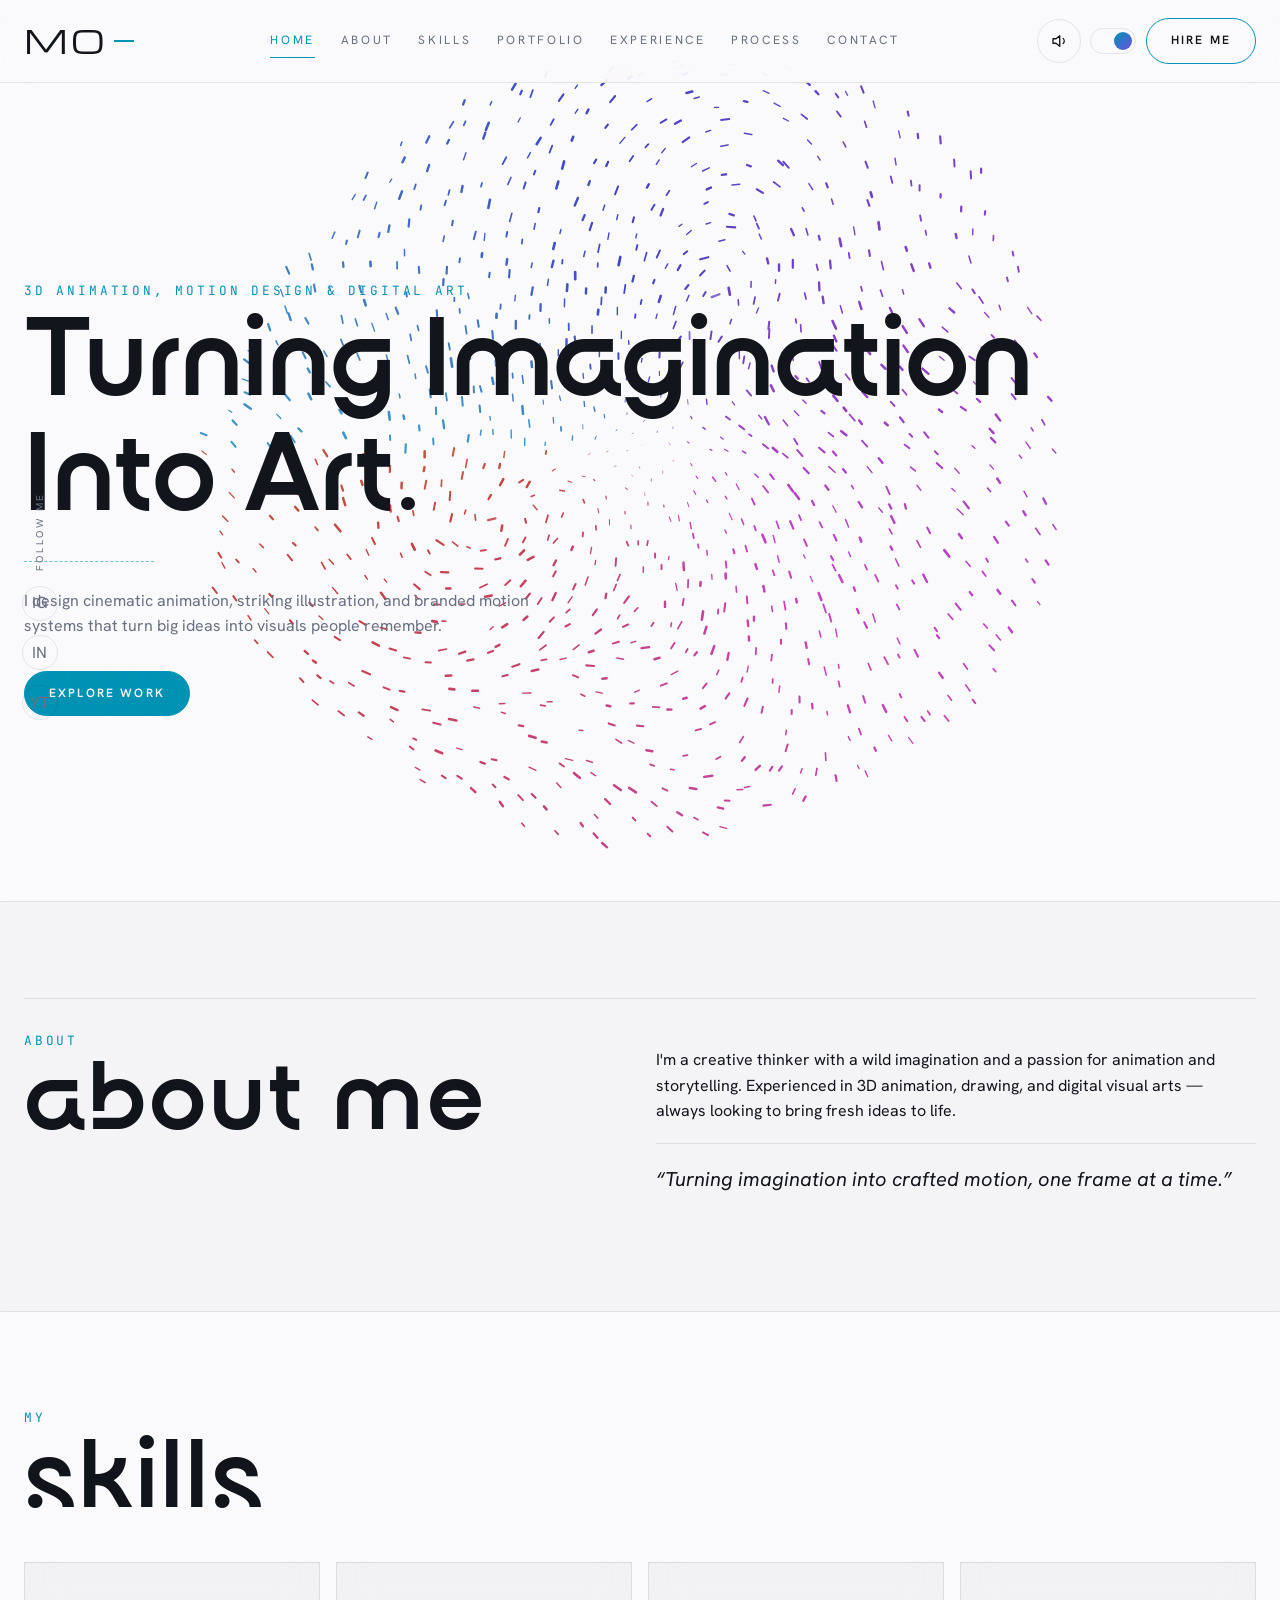
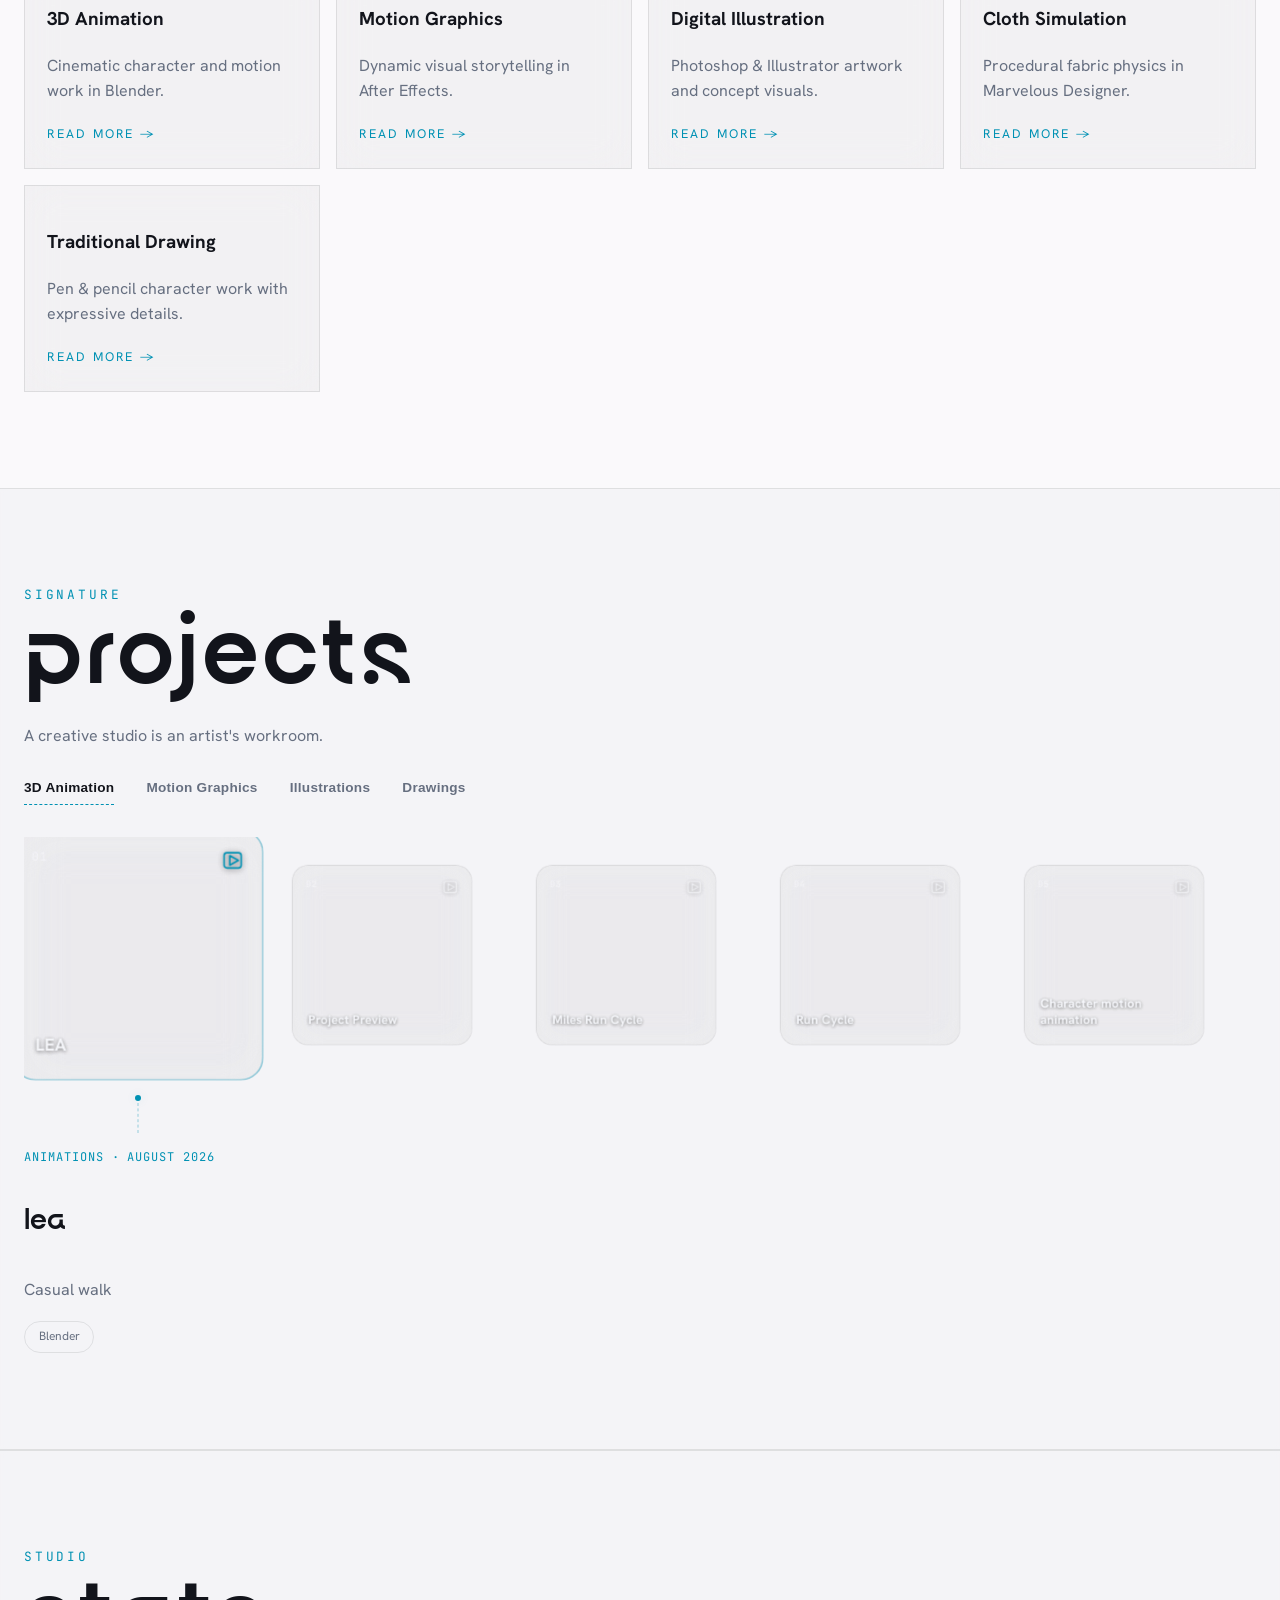
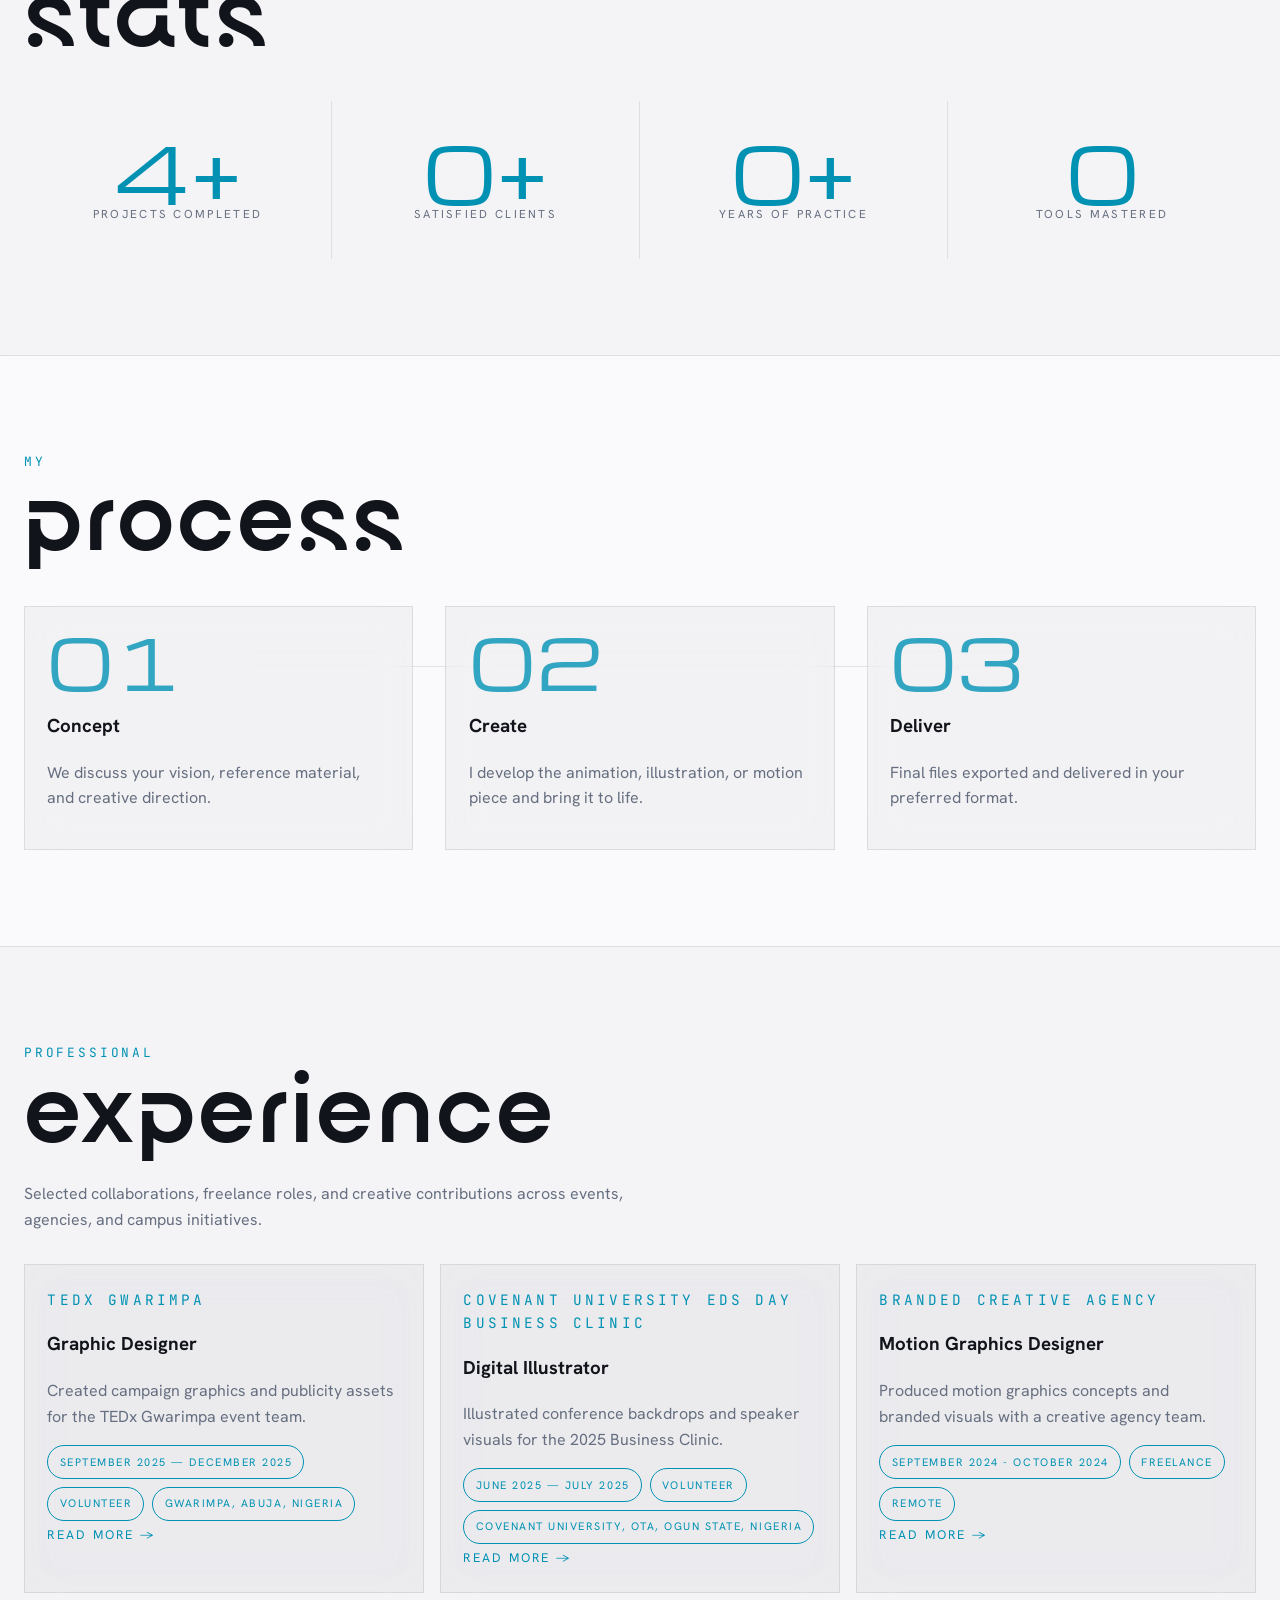
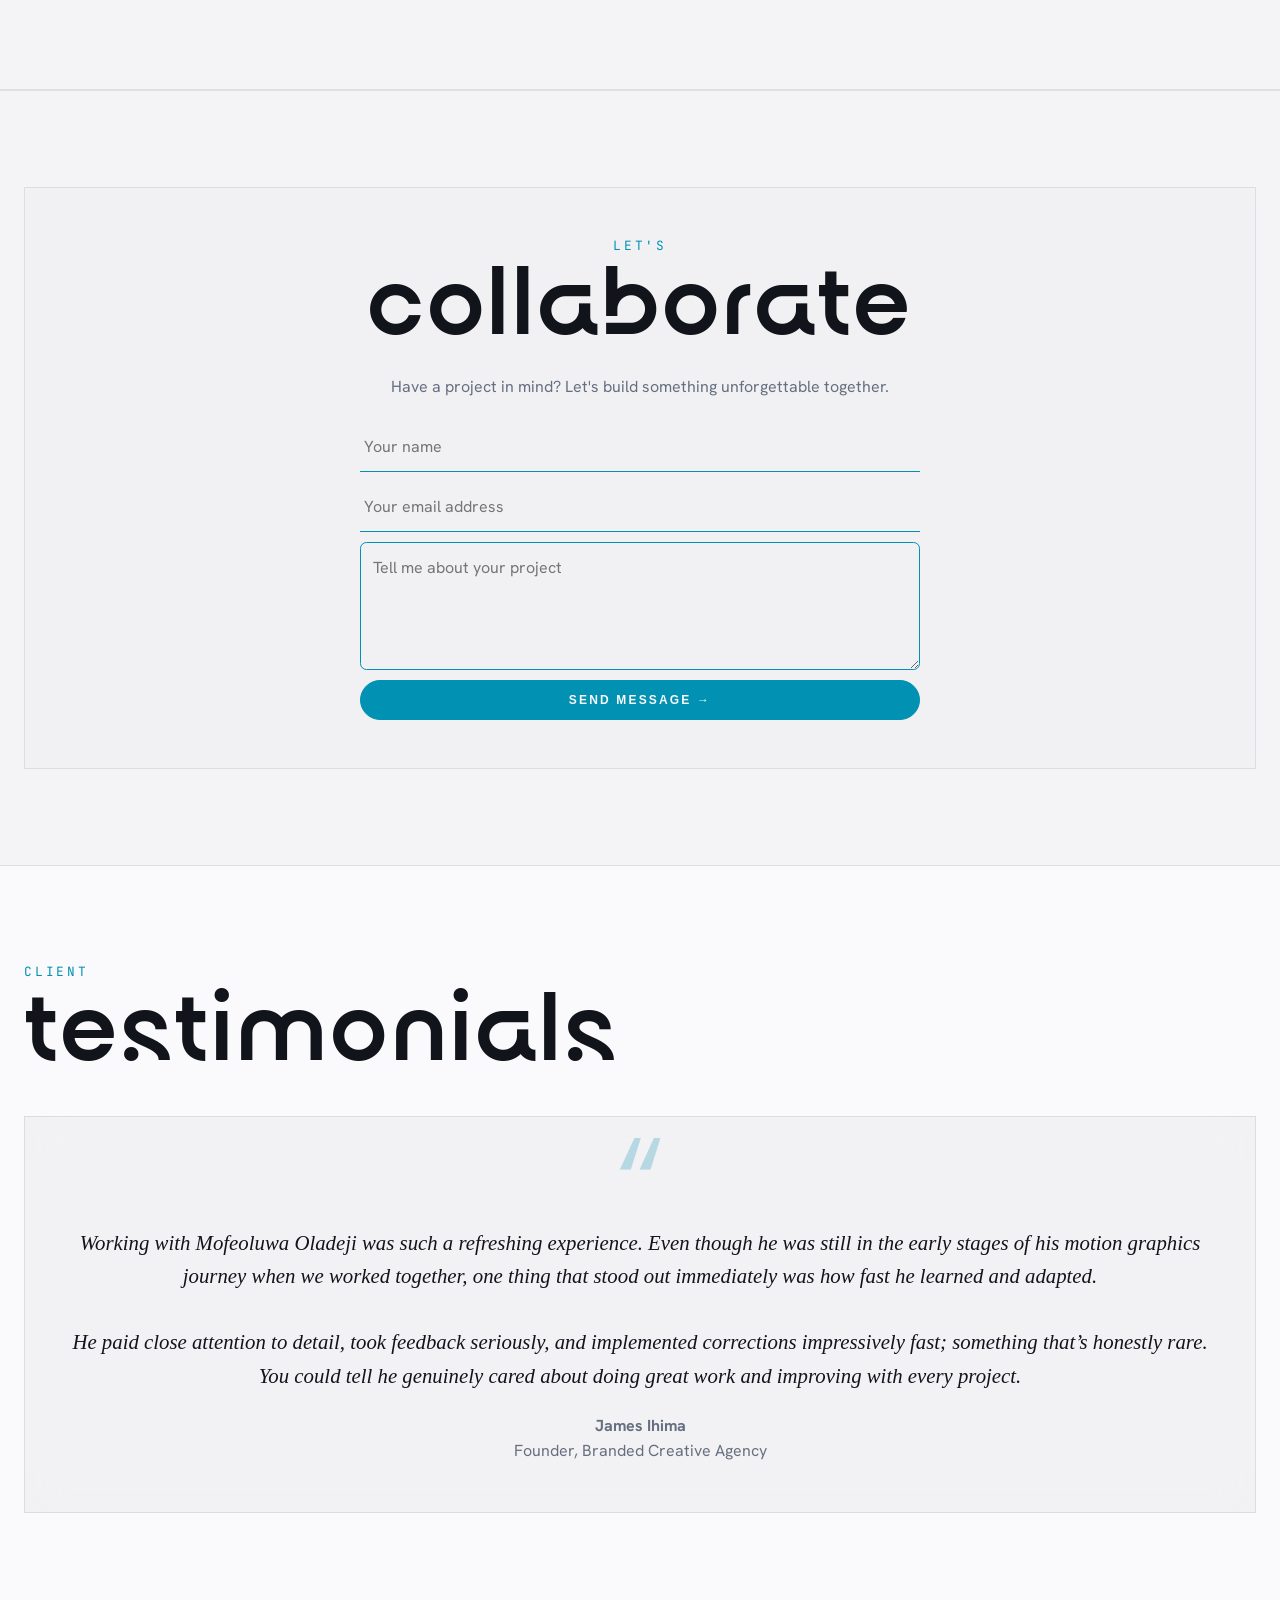
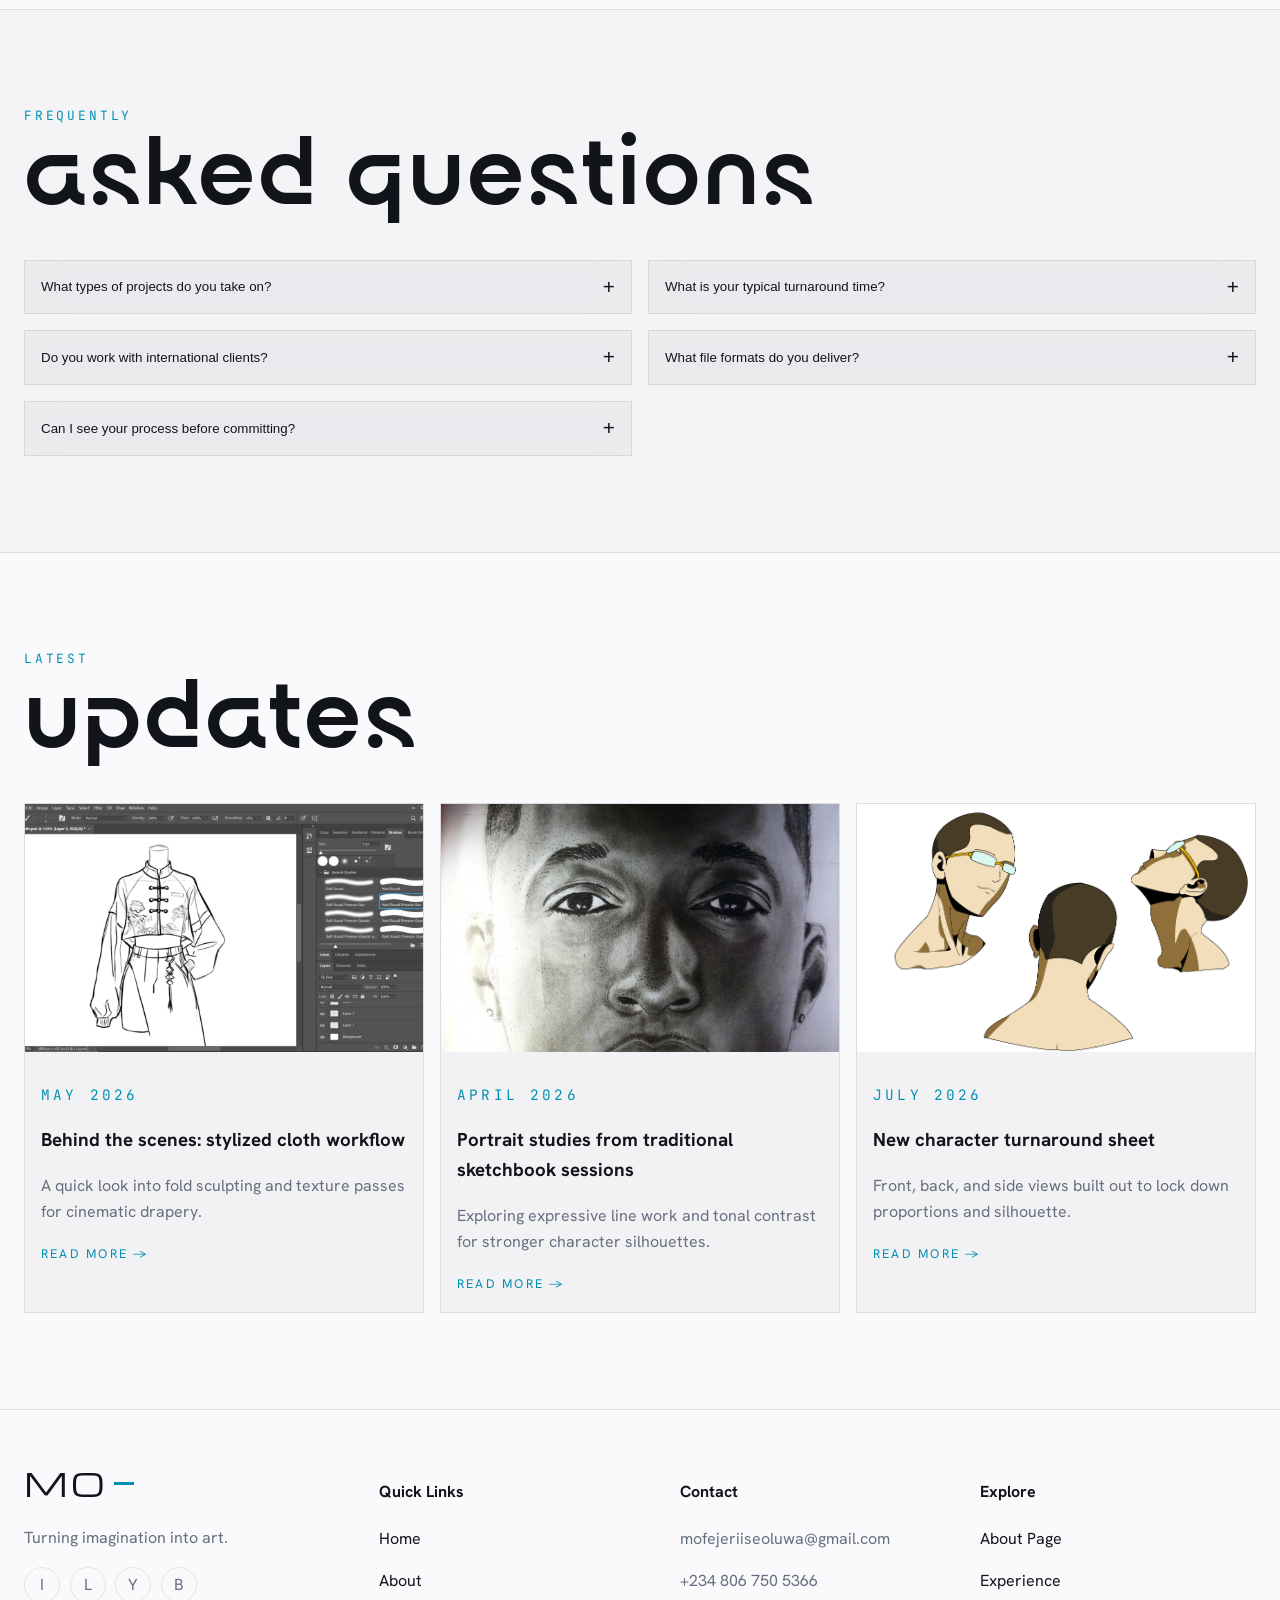
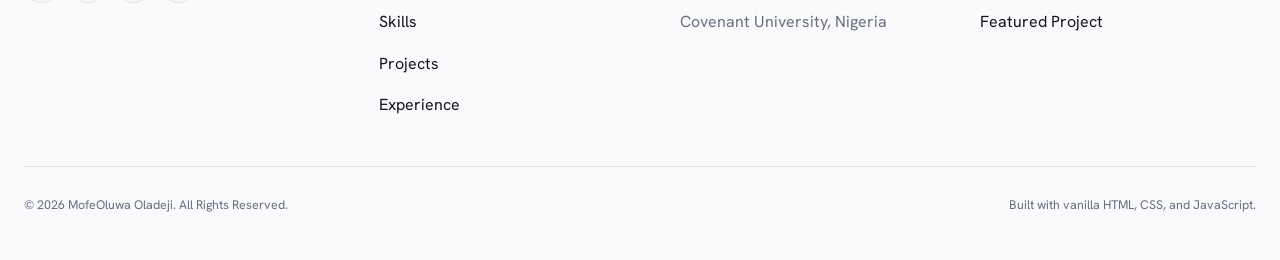
==== index.html @ 45a34b18 "Remove the Watch Video link from the Process section" ====
<!DOCTYPE html>
<html lang="en">
<head>
  <meta charset="UTF-8" />
  <meta name="viewport" content="width=device-width, initial-scale=1.0" />
  <meta name="description" content="MofeOluwa Oladeji portfolio — 3D Animation, Motion Graphics, Digital Illustration, and Creative Direction." />
  <title>MofeOluwa Oladeji | Creative Studio Portfolio</title>
  <link rel="icon" type="image/svg+xml" href="favicon.svg" />
  <link rel="icon" type="image/x-icon" href="favicon.ico" />
  <link rel="icon" type="image/png" sizes="192x192" href="favicon-192.png" />
  <link rel="apple-touch-icon" sizes="180x180" href="favicon-180.png" />
  <link rel="preconnect" href="https://fonts.googleapis.com" />
  <link rel="preconnect" href="https://fonts.gstatic.com" crossorigin />
  <link href="https://fonts.googleapis.com/css2?family=Michroma&family=Hanken+Grotesk:wght@400;500;600;700;800&family=JetBrains+Mono:wght@400;500;700&display=swap" rel="stylesheet" />
  <!-- Eleven licensed display faces for the hero "Art" style-morph are
       self-hosted from /fonts and declared via @font-face in styles.css.
       Preloaded here so the browser fetches all of them immediately at
       page load rather than only when each one's keyframe first becomes
       active - without this, the first appearance of a given font shows
       the fallback face and then snaps to the real one mid-bounce as it
       finishes downloading, on top of the morph's own opacity dip.
       Surgena is also the site's major-header display font, so it's
       useful sitewide, not just for the morph. -->
  <link rel="preload" href="./fonts/Utopia.ttf" as="font" type="font/ttf" crossorigin />
  <link rel="preload" href="./fonts/Achilo.otf" as="font" type="font/otf" crossorigin />
  <link rel="preload" href="./fonts/Caelvin.ttf" as="font" type="font/ttf" crossorigin />
  <link rel="preload" href="./fonts/RoseAngel.otf" as="font" type="font/otf" crossorigin />
  <link rel="preload" href="./fonts/Urema.ttf" as="font" type="font/ttf" crossorigin />
  <link rel="preload" href="./fonts/Mantela.ttf" as="font" type="font/ttf" crossorigin />
  <link rel="preload" href="./fonts/Magode.ttf" as="font" type="font/ttf" crossorigin />
  <link rel="preload" href="./fonts/Awaline.ttf" as="font" type="font/ttf" crossorigin />
  <link rel="preload" href="./fonts/Megha.otf" as="font" type="font/otf" crossorigin />
  <link rel="preload" href="./fonts/Surgena.ttf" as="font" type="font/ttf" crossorigin />
  <link rel="preload" href="./fonts/BlackSansa.otf" as="font" type="font/otf" crossorigin />
  <link rel="stylesheet" href="./styles.css" />
  <!-- Google Analytics (GA4) -->
  <script async src="https://www.googletagmanager.com/gtag/js?id=G-2D0HS9BVYL"></script>
  <script>
    window.dataLayer = window.dataLayer || [];
    function gtag(){dataLayer.push(arguments);}
    gtag('js', new Date());
    gtag('config', 'G-2D0HS9BVYL');

    // Delegated interaction tracking: catches clicks on every link/button,
    // including elements created dynamically after this script runs.
    document.addEventListener('click', function (event) {
      var target = event.target.closest('a, button, [role="button"]');
      if (!target) return;

      var href = target.tagName === 'A' ? (target.getAttribute('href') || '') : '';
      var text = (target.textContent || target.getAttribute('aria-label') || '')
        .trim().replace(/\s+/g, ' ').slice(0, 100);

      gtag('event', 'element_click', {
        element_tag: target.tagName.toLowerCase(),
        element_text: text,
        element_id: target.id || '',
        link_url: href,
        page_path: window.location.pathname
      });

      if (target.classList.contains('filter-btn')) {
        gtag('event', 'filter_select', { filter_value: target.dataset.filter || 'all' });
      }

      if (target.classList.contains('project-card-link')) {
        var qs = new URLSearchParams(href.split('?')[1] || '');
        gtag('event', 'project_open', {
          project_id: qs.get('id') || '',
          project_category: qs.get('category') || ''
        });
      }

      if (/instagram\.com|linkedin\.com|youtube\.com/.test(href)) {
        var platform = href.indexOf('instagram') > -1 ? 'instagram'
          : href.indexOf('linkedin') > -1 ? 'linkedin' : 'youtube';
        gtag('event', 'social_click', { platform: platform, link_url: href });
      }

      if (target.id === 'mobile-menu-toggle') {
        gtag('event', 'mobile_menu_toggle', {});
      }
    }, true);
  </script>
</head>
<body>
  <div class="custom-cursor" aria-hidden="true"></div>
  <div class="custom-cursor-dot" aria-hidden="true"></div>
  <div class="page-loader" id="pageLoader" aria-hidden="true"></div>
  <script>
    try {
      var storedTheme = localStorage.getItem('mo-theme') || 'light';
      var arrivingViaNav = sessionStorage.getItem('mo-nav') === '1';
      var loadTheme = arrivingViaNav ? (storedTheme === 'light' ? 'dark' : 'light') : storedTheme;
      document.documentElement.setAttribute('data-theme', loadTheme);
    } catch (e) {}
    try {
      if (sessionStorage.getItem('mo-nav') === '1') {
        document.getElementById('pageLoader').classList.add('is-active', 'is-instant');
        sessionStorage.removeItem('mo-nav');
      }
    } catch (e) {}
  </script>

  <header class="site-header">
    <div class="container nav-wrap">
      <a href="#home" class="logo">MO</a>
      <nav class="nav-links" aria-label="Main navigation">
        <a class="nav-link" href="#home">Home</a>
        <a class="nav-link" href="#about">About</a>
        <a class="nav-link" href="#skills">Skills</a>
        <a class="nav-link" href="#portfolio">Portfolio</a>
        <a class="nav-link" href="#experience">Experience</a>
        <a class="nav-link" href="#process">Process</a>
        <a class="nav-link" href="#contact">Contact</a>
      </nav>
      <div class="header-tools">
        <button id="sound-toggle" class="sound-toggle" aria-pressed="true" aria-label="Toggle interface sound">
          <svg class="icon-on" viewBox="0 0 24 24" fill="none" stroke="currentColor" stroke-width="1.8" stroke-linecap="round" stroke-linejoin="round"><path d="M4 9v6h4l5 4V5L8 9H4z"/><path d="M17.5 8.5a5 5 0 0 1 0 7"/></svg>
          <svg class="icon-off" viewBox="0 0 24 24" fill="none" stroke="currentColor" stroke-width="1.8" stroke-linecap="round" stroke-linejoin="round"><path d="M4 9v6h4l5 4V5L8 9H4z"/><path d="M18 9l5 6M23 9l-5 6"/></svg>
        </button>
        <button id="theme-switch" class="theme-switch" role="switch" aria-checked="false" aria-label="Toggle light and dark mode">
          <span class="theme-switch-thumb"></span>
        </button>
        <a class="nav-cta" href="#contact">Hire Me</a>
        <button id="mobile-menu-toggle" class="menu-toggle" aria-label="Toggle menu" aria-expanded="false">☰</button>
      </div>
    </div>
  </header>

  <div id="mobile-menu" class="mobile-menu" aria-label="Mobile navigation">
    <a href="#home" class="mobile-link">Home</a>
    <a href="#about" class="mobile-link">About</a>
    <a href="#skills" class="mobile-link">Skills</a>
    <a href="#portfolio" class="mobile-link">Portfolio</a>
    <a href="#experience" class="mobile-link">Experience</a>
    <a href="#process" class="mobile-link">Process</a>
    <a href="#contact" class="mobile-link">Contact</a>
  </div>

  <main>
    <section class="hero" id="home">
      <div class="hero-bg" aria-hidden="true"></div>
      <div class="hero-side reveal" data-animate>
        <span>Follow Me</span>
        <a href="https://www.instagram.com/mofe.osz/" target="_blank" rel="noreferrer" aria-label="Instagram">IG</a>
        <a href="https://www.linkedin.com/in/mofeoluwa-oladeji/" target="_blank" rel="noreferrer" aria-label="LinkedIn">IN</a>
        <a href="https://www.youtube.com/@mofeoluwaoladeji" target="_blank" rel="noreferrer" aria-label="YouTube">YT</a>
      </div>
      <div class="container hero-inner">
        <div>
          <p class="section-label reveal" data-animate>3D Animation, Motion Design & Digital Art</p>
          <h1 class="hero-line reveal" data-animate data-delay="80"><span>Turning Imagination</span><span>Into <span class="brush-word">Art</span><span class="bounce-dot" aria-hidden="true"></span></span></h1>
          <div class="dash-rule reveal" data-animate data-delay="120" aria-hidden="true"></div>
          <p class="hero-copy reveal" data-animate data-delay="140">I design cinematic animation, striking illustration, and branded motion systems that turn big ideas into visuals people remember.</p>
          <div class="hero-actions reveal" data-animate data-delay="200">
            <a class="btn btn-primary" href="#portfolio">Explore Work</a>
          </div>
        </div>
      </div>
      <div class="scroll-indicator reveal" data-animate data-delay="320"><i></i><span>Scroll</span></div>
    </section>

    <section class="section section-alt" id="about">
      <div class="container">
        <div class="about-grid">
          <div class="reveal" data-animate>
            <span class="section-label">About</span>
            <h2 class="section-title">About Me</h2>
          </div>
          <div class="reveal" data-animate data-delay="80">
            <p>I'm a creative thinker with a wild imagination and a passion for animation and storytelling. Experienced in 3D animation, drawing, and digital visual arts — always looking to bring fresh ideas to life.</p>
            <p class="about-quote">“Turning imagination into crafted motion, one frame at a time.”</p>
          </div>
        </div>
      </div>
    </section>

    <section class="section" id="skills">
      <div class="container">
        <div class="section-heading reveal" data-animate>
          <span class="section-label">My</span>
          <h2 class="section-title">Skills</h2>
        </div>
        <div class="cards-grid">
          <article class="skill-card reveal" data-animate data-stagger-item>
            <div class="skill-icon"></div>
            <h3>3D Animation</h3>
            <p class="muted">Cinematic character and motion work in Blender.</p>
            <a href="about.html" class="read-link">Read More →</a>
          </article>
          <article class="skill-card reveal" data-animate data-stagger-item>
            <div class="skill-icon"></div>
            <h3>Motion Graphics</h3>
            <p class="muted">Dynamic visual storytelling in After Effects.</p>
            <a href="about.html" class="read-link">Read More →</a>
          </article>
          <article class="skill-card reveal" data-animate data-stagger-item>
            <div class="skill-icon"></div>
            <h3>Digital Illustration</h3>
            <p class="muted">Photoshop & Illustrator artwork and concept visuals.</p>
            <a href="about.html" class="read-link">Read More →</a>
          </article>
          <article class="skill-card reveal" data-animate data-stagger-item>
            <div class="skill-icon"></div>
            <h3>Cloth Simulation</h3>
            <p class="muted">Procedural fabric physics in Marvelous Designer.</p>
            <a href="about.html" class="read-link">Read More →</a>
          </article>
          <article class="skill-card reveal" data-animate data-stagger-item>
            <div class="skill-icon"></div>
            <h3>Traditional Drawing</h3>
            <p class="muted">Pen & pencil character work with expressive details.</p>
            <a href="about.html" class="read-link">Read More →</a>
          </article>
        </div>
      </div>
    </section>

    <section class="section section-alt" id="portfolio">
      <div class="container">
        <div class="section-heading reveal" data-animate>
          <span class="section-label">Signature</span>
          <h2 class="section-title">Projects</h2>
          <p class="section-kicker">A creative studio is an artist's workroom.</p>
        </div>
        <div class="filters reveal" data-animate id="portfolio-tabs">
          <button class="filter-btn active" data-filter="Animations">3D Animation</button>
          <button class="filter-btn" data-filter="Motion Graphics">Motion Graphics</button>
          <button class="filter-btn" data-filter="Illustrations">Illustrations</button>
          <button class="filter-btn" data-filter="Drawings">Drawings</button>
        </div>
        <div class="shelf-wrap">
          <div class="shelf" id="portfolio-shelf" role="tablist" aria-label="Projects"></div>
          <div class="indicator" id="portfolio-indicator" aria-hidden="true"></div>
        </div>
        <div class="info-panel">
          <div class="info-inner" id="portfolio-info"></div>
        </div>
      </div>
    </section>

    <section class="section stats-band" id="stats">
      <div class="container section-heading reveal" data-animate>
        <span class="section-label">Studio</span>
        <h2 class="section-title">Stats</h2>
      </div>
      <div class="container stats-grid">
        <div class="stat reveal" data-animate><div class="stat-value" data-counter="43" data-suffix="+">0</div><div class="stat-label">Projects Completed</div></div>
        <div class="stat reveal" data-animate data-delay="80"><div class="stat-value" data-counter="5" data-suffix="+">0</div><div class="stat-label">Satisfied Clients</div></div>
        <div class="stat reveal" data-animate data-delay="140"><div class="stat-value" data-counter="3" data-suffix="+">0</div><div class="stat-label">Years of Practice</div></div>
        <div class="stat reveal" data-animate data-delay="200"><div class="stat-value" data-counter="6">0</div><div class="stat-label">Tools Mastered</div></div>
      </div>
    </section>

    <section class="section" id="process">
      <div class="container">
        <div class="section-heading reveal" data-animate>
          <span class="section-label">My</span>
          <h2 class="section-title">Process</h2>
        </div>
        <div class="process-grid">
          <article class="process-item reveal" data-animate>
            <div class="process-no">01</div>
            <h3>Concept</h3>
            <p class="muted">We discuss your vision, reference material, and creative direction.</p>
          </article>
          <article class="process-item reveal" data-animate data-delay="80">
            <div class="process-no">02</div>
            <h3>Create</h3>
            <p class="muted">I develop the animation, illustration, or motion piece and bring it to life.</p>
          </article>
          <article class="process-item reveal" data-animate data-delay="160">
            <div class="process-no">03</div>
            <h3>Deliver</h3>
            <p class="muted">Final files exported and delivered in your preferred format.</p>
          </article>
        </div>
      </div>
    </section>

    <section class="section section-alt" id="experience">
      <div class="container">
        <div class="section-heading reveal" data-animate>
          <span class="section-label">Professional</span>
          <h2 class="section-title">Experience</h2>
          <p class="section-kicker">Selected collaborations, freelance roles, and creative contributions across events, agencies, and campus initiatives.</p>
        </div>
        <div class="cards-grid" id="experience-grid"></div>
      </div>
    </section>

    <section class="section section-alt" id="contact">
      <div class="container">
        <div class="cta-block reveal" data-animate>
          <span class="section-label">Let's</span>
          <h2 class="section-title">Collaborate</h2>
          <p class="section-kicker" style="margin-inline:auto;">Have a project in mind? Let's build something unforgettable together.</p>
          <form
            class="newsletter"
            id="contact-form"
            action="https://formsubmit.co/ajax/mofejeriiseoluwa@gmail.com"
            data-form-endpoint="https://formsubmit.co/ajax/mofejeriiseoluwa@gmail.com"
            data-form-subject="Portfolio contact form"
            method="post"
          >
            <input
              type="text"
              id="contact-name"
              name="name"
              placeholder="Your name"
              autocomplete="name"
              minlength="2"
              maxlength="120"
              required
            />
            <input
              type="email"
              id="contact-email"
              name="email"
              placeholder="Your email address"
              autocomplete="email"
              required
            />
            <textarea
              id="contact-message"
              name="message"
              placeholder="Tell me about your project"
              autocomplete="off"
              rows="4"
              minlength="10"
              maxlength="2000"
              required
            ></textarea>
            <input type="text" id="contact-company" name="_honey" class="contact-honeypot" tabindex="-1" autocomplete="off" aria-hidden="true" role="presentation" />
            <button class="btn btn-primary" type="submit">Send Message →</button>
            <p class="form-feedback" id="contact-form-feedback" role="status" aria-live="polite" hidden></p>
          </form>
        </div>
      </div>
    </section>

    <section class="section" id="testimonials">
      <div class="container">
        <div class="section-heading reveal" data-animate>
          <span class="section-label">Client</span>
          <h2 class="section-title">Testimonials</h2>
        </div>
        <div class="testimonial-wrap reveal" data-animate>
          <div class="testimonial-track" id="testimonial-track">
            <article class="testimonial-card">
              <div class="quote-mark">“</div>
              <p style="font-family:'Cormorant Garamond',serif;font-style:italic;font-size:1.3rem;">Working with Mofeoluwa Oladeji was such a refreshing experience. Even though he was still in the early stages of his motion graphics journey when we worked together, one thing that stood out immediately was how fast he learned and adapted.<br><br>He paid close attention to detail, took feedback seriously, and implemented corrections impressively fast; something that’s honestly rare. You could tell he genuinely cared about doing great work and improving with every project.</p>
              <p class="muted" style="margin-top:1rem;"><strong>James Ihima</strong><br>Founder, Branded Creative Agency</p>
            </article>
          </div>
        </div>
      </div>
    </section>

    <section class="section section-alt" id="faq">
      <div class="container">
        <div class="section-heading reveal" data-animate>
          <span class="section-label">Frequently</span>
          <h2 class="section-title">Asked Questions</h2>
        </div>
        <div class="faq-grid">
          <article class="faq-item reveal" data-animate>
            <button class="faq-trigger"><span>What types of projects do you take on?</span><span class="faq-icon">+</span></button>
            <div class="faq-content"><p>I take on animation, motion graphics, illustration, and visual storytelling projects for creators, agencies, and brands.</p></div>
          </article>
          <article class="faq-item reveal" data-animate data-delay="80">
            <button class="faq-trigger"><span>What is your typical turnaround time?</span><span class="faq-icon">+</span></button>
            <div class="faq-content"><p>Most projects are delivered within 1–3 weeks depending on scope, revisions, and delivery format.</p></div>
          </article>
          <article class="faq-item reveal" data-animate data-delay="140">
            <button class="faq-trigger"><span>Do you work with international clients?</span><span class="faq-icon">+</span></button>
            <div class="faq-content"><p>Yes, I work remotely with clients across different regions and time zones.</p></div>
          </article>
          <article class="faq-item reveal" data-animate data-delay="200">
            <button class="faq-trigger"><span>What file formats do you deliver?</span><span class="faq-icon">+</span></button>
            <div class="faq-content"><p>I deliver optimized formats such as MP4, MOV, PNG/JPG assets, layered files, and project-ready packages as needed.</p></div>
          </article>
          <article class="faq-item reveal" data-animate data-delay="260">
            <button class="faq-trigger"><span>Can I see your process before committing?</span><span class="faq-icon">+</span></button>
            <div class="faq-content"><p>Absolutely. I share styleframes, previews, and milestone updates before final delivery.</p></div>
          </article>
        </div>
      </div>
    </section>

    <section class="section" id="updates">
      <div class="container">
        <div class="section-heading reveal" data-animate>
          <span class="section-label">Latest</span>
          <h2 class="section-title">Updates</h2>
        </div>
        <div class="updates-grid">
          <article class="update-card reveal" data-animate>
            <div class="update-media"><img src="projects/Illustrations/asian-cloth-illustration/pic2.jpg" alt="Update preview 1" /></div>
            <div class="update-body"><p class="section-label" style="font-size:.9rem;">May 2026</p><h3>Behind the scenes: stylized cloth workflow</h3><p class="muted">A quick look into fold sculpting and texture passes for cinematic drapery.</p><a href="about.html" class="inline-link">Read More →</a></div>
          </article>
          <article class="update-card reveal" data-animate data-delay="80">
            <div class="update-media"><img src="projects/Drawings/Lecrae/Lecrae.jpg" alt="Update preview 2" /></div>
            <div class="update-body"><p class="section-label" style="font-size:.9rem;">April 2026</p><h3>Portrait studies from traditional sketchbook sessions</h3><p class="muted">Exploring expressive line work and tonal contrast for stronger character silhouettes.</p><a href="about.html" class="inline-link">Read More →</a></div>
          </article>
          <article class="update-card reveal" data-animate data-delay="160">
            <div class="update-media"><img src="projects/Illustrations/character design/Illustration_001.png" alt="Update preview 3" /></div>
            <div class="update-body"><p class="section-label" style="font-size:.9rem;">July 2026</p><h3>New character turnaround sheet</h3><p class="muted">Front, back, and side views built out to lock down proportions and silhouette.</p><a href="about.html" class="inline-link">Read More →</a></div>
          </article>
        </div>
      </div>
    </section>
  </main>

  <footer class="footer">
    <div class="container footer-grid">
      <div>
        <a href="#home" class="logo">MO</a>
        <p class="muted">Turning imagination into art.</p>
        <div class="socials">
          <a class="social" href="https://www.instagram.com/mofe.osz" target="_blank" rel="noreferrer" aria-label="Instagram">I</a>
          <a class="social" href="https://www.linkedin.com/in/mofeoluwa-oladeji-85b7a322a/?lipi=urn%3Ali%3Apage%3Ad_flagship3_profile_view_base_contact_details%3BScr2lJKDRw%2BNGhwtZEKoEA%3D%3D" target="_blank" rel="noreferrer" aria-label="LinkedIn">L</a>
          <a class="social" href="https://www.youtube.com/@mofeoluwaoladeji" target="_blank" rel="noreferrer" aria-label="YouTube">Y</a>
          <a class="social" href="https://www.behance.net/mofeoluwaoladeji" target="_blank" rel="noreferrer" aria-label="Behance">B</a>
        </div>
      </div>
      <div>
        <h4>Quick Links</h4>
        <p><a href="#home">Home</a></p>
        <p><a href="#about">About</a></p>
        <p><a href="#skills">Skills</a></p>
        <p><a href="#portfolio">Projects</a></p>
        <p><a href="#experience">Experience</a></p>
      </div>
      <div>
        <h4>Contact</h4>
        <p class="muted">mofejeriiseoluwa@gmail.com</p>
        <p class="muted">+234 806 750 5366</p>
        <p class="muted">Covenant University, Nigeria</p>
      </div>
      <div>
        <h4>Explore</h4>
        <p><a href="about.html">About Page</a></p>
        <p><a href="experience.html?id=tedx-gwarimpa">Experience</a></p>
        <p><a href="project.html?id=timeline-1&variant=spiderman-halftone">Featured Project</a></p>
      </div>
    </div>
    <div class="container footer-bottom">
      <p>© <span id="year"></span> MofeOluwa Oladeji. All Rights Reserved.</p>
      <p>Built with vanilla HTML, CSS, and JavaScript.</p>
    </div>
  </footer>

  <div class="lightbox" id="video-lightbox" aria-hidden="true">
    <button class="lightbox-close" id="video-lightbox-close" aria-label="Close video">×</button>
    <div class="lightbox-frame" id="video-lightbox-frame"></div>
  </div>

  <script src="./chrome.js"></script>
  <script src="./experience-data.js"></script>
  <script src="./script.js"></script>
</body>
</html>
---- styles.css ----
:root {
  /* Light is the site's default appearance regardless of OS preference -
     dark is opt-in only, applied below via [data-theme='dark']. */
  color-scheme: light;
  --bg: #faf9fb;
  --bg-alt: rgba(241, 240, 244, 0.62);
  --surface: rgba(10, 12, 20, 0.03);
  --border: rgba(10, 12, 20, 0.09);
  --text-primary: #12141b;
  --text-muted: #666f80;
  --accent: #0091b3;
  --accent-glow: rgba(0, 145, 179, 0.14);
  --signal: #6c4fe0;
  --danger: #d1435c;
  --header-bg: rgba(250, 249, 251, 0.82);
  --overlay-bg: rgba(250, 249, 251, 0.97);
  --white: #12141b;
  --nav-height: 82px;
  --nav-height-mobile: 72px;
}

:root[data-theme='dark'] {
  color-scheme: dark;
  --bg: #070707;
  --bg-alt: rgba(16, 16, 16, 0.62);
  --surface: rgba(255, 255, 255, 0.035);
  --border: rgba(255, 255, 255, 0.09);
  --text-primary: #f2f2f3;
  --text-muted: #8c8f95;
  --accent: #4fd8ff;
  --accent-glow: rgba(79, 216, 255, 0.18);
  --signal: #8b6bff;
  --danger: #ff8f8f;
  --header-bg: rgba(5, 5, 5, 0.82);
  --overlay-bg: rgba(5, 5, 5, 0.97);
  --white: #ffffff;
}

:root[data-theme='light'] {
  color-scheme: light;
  --bg: #faf9fb;
  --bg-alt: rgba(241, 240, 244, 0.62);
  --surface: rgba(10, 12, 20, 0.03);
  --border: rgba(10, 12, 20, 0.09);
  --text-primary: #12141b;
  --text-muted: #666f80;
  --accent: #0091b3;
  --accent-glow: rgba(0, 145, 179, 0.14);
  --signal: #6c4fe0;
  --danger: #d1435c;
  --header-bg: rgba(250, 249, 251, 0.82);
  --overlay-bg: rgba(250, 249, 251, 0.97);
  --white: #12141b;
}

body {
  transition: background 0.5s ease, color 0.5s ease;
}

* {
  box-sizing: border-box;
}

html {
  scroll-behavior: smooth;
}

body {
  margin: 0;
  font-family: 'Hanken Grotesk', sans-serif;
  background: var(--bg);
  color: var(--text-primary);
  line-height: 1.6;
  overflow-x: hidden;
}

img,
video {
  max-width: 100%;
  display: block;
}

a {
  color: inherit;
  text-decoration: none;
}

.container {
  width: min(1280px, calc(100% - 3rem));
  margin-inline: auto;
}

.section {
  padding: 6rem 0;
  position: relative;
}

.section-alt {
  background: var(--bg-alt);
  backdrop-filter: blur(3px);
  -webkit-backdrop-filter: blur(3px);
  border-top: 1px solid var(--border);
  border-bottom: 1px solid var(--border);
}

.section-heading {
  margin-bottom: 2rem;
}

.section-label {
  display: block;
  font-family: 'JetBrains Mono', monospace;
  font-size: 0.8rem;
  color: var(--accent);
  letter-spacing: 0.22em;
  text-transform: uppercase;
}

.section-title {
  margin: 0.25rem 0 0;
  font-family: 'Surgena', sans-serif;
  font-size: clamp(2.8rem, 8vw, 6.4rem);
  letter-spacing: 0.03em;
  line-height: 0.95;
  text-transform: lowercase;
}

.section-kicker {
  max-width: 640px;
  color: var(--text-muted);
  margin-top: 1rem;
}

.reveal {
  opacity: 0;
  transform: translateY(30px);
  transition: opacity 0.8s ease, transform 0.8s ease;
}

.reveal.is-visible {
  opacity: 1;
  transform: translateY(0);
}

.site-header {
  position: sticky;
  top: 0;
  z-index: 30;
  background: var(--header-bg);
  backdrop-filter: blur(16px) saturate(140%);
  -webkit-backdrop-filter: blur(16px) saturate(140%);
  border-bottom: 1px solid var(--border);
  transition: background 0.5s ease, border-color 0.5s ease;
}

.nav-wrap {
  min-height: var(--nav-height);
  display: flex;
  align-items: center;
  justify-content: space-between;
  gap: 1rem;
}

.logo {
  font-family: 'Michroma', sans-serif;
  font-size: 2rem;
  letter-spacing: 0.08em;
  position: relative;
  display: inline-flex;
  align-items: center;
}

.logo::after {
  content: '';
  width: 1.25rem;
  height: 0.16rem;
  background: var(--accent);
  margin-left: 0.4rem;
}

.nav-links {
  display: flex;
  gap: clamp(1rem, 2vw, 2rem);
}

.nav-link {
  position: relative;
  font-size: 0.75rem;
  letter-spacing: 0.22em;
  text-transform: uppercase;
  color: var(--text-muted);
  transition: color 0.3s ease;
}

.nav-link::after {
  content: '';
  position: absolute;
  left: 0;
  bottom: -0.45rem;
  width: 100%;
  height: 1px;
  background: var(--accent);
  transform: scaleX(0);
  transform-origin: left;
  transition: transform 0.3s ease;
}

.nav-link:hover,
.nav-link.active {
  color: var(--accent);
}

.nav-link:hover::after,
.nav-link.active::after {
  transform: scaleX(1);
}

.nav-cta,
.btn {
  display: inline-flex;
  align-items: center;
  justify-content: center;
  gap: 0.5rem;
  border-radius: 999px;
  border: 1px solid var(--accent);
  padding: 0.75rem 1.5rem;
  font-size: 0.75rem;
  letter-spacing: 0.18em;
  text-transform: uppercase;
  font-weight: 600;
  transition: all 0.3s ease;
}

.nav-cta:hover,
.btn-primary {
  background: var(--accent);
  color: var(--bg);
}

.btn-primary:hover {
  box-shadow: 0 0 0 1px var(--accent), 0 12px 28px var(--accent-glow);
}

.btn-outline {
  border-color: var(--border);
  color: var(--white);
}

.btn-outline:hover {
  border-color: var(--accent);
  color: var(--accent);
}

.menu-toggle {
  display: none;
  width: 44px;
  height: 44px;
  border-radius: 999px;
  border: 1px solid var(--border);
  color: var(--white);
  background: transparent;
}

.mobile-menu {
  position: fixed;
  inset: 0;
  z-index: 40;
  background: var(--overlay-bg);
  backdrop-filter: blur(20px);
  -webkit-backdrop-filter: blur(20px);
  display: flex;
  flex-direction: column;
  align-items: center;
  justify-content: center;
  gap: 1.5rem;
  transform: translateY(-100%);
  transition: transform 0.45s ease, background 0.5s ease;
}

.mobile-menu.open {
  transform: translateY(0);
}

.mobile-menu a {
  font-family: 'Michroma', sans-serif;
  font-size: 2rem;
  letter-spacing: 0.08em;
  text-transform: uppercase;
}

.hero {
  min-height: calc(100vh - var(--nav-height));
  position: relative;
  display: flex;
  align-items: center;
  overflow: hidden;
}

.hero-bg {
  position: absolute;
  inset: 0;
  background: none;
}

/* Plain left-aligned block again - .container (already on this element)
   handles the outer 1280px page-width centering the same way every other
   section uses, and the text column itself just sits at that box's left
   edge rather than trying to center a variable-width box on its own. */
.hero-inner {
  position: relative;
  z-index: 2;
  padding: 4rem 0;
}

.hero-line {
  font-family: 'Surgena', sans-serif;
  font-size: clamp(3rem, 9vw, 8rem);
  line-height: 0.92;
  text-transform: capitalize;
  margin: 0;
}

.hero-line span {
  display: block;
}

/* Eleven licensed display fonts for the hero "Art" style-morph, self-
   hosted from /fonts (not Google-served) - each is a single static weight,
   loaded once and reused across all three case variants of the same face. */
@font-face { font-family: 'Utopia'; src: url('./fonts/Utopia.ttf') format('truetype'); font-display: swap; }
@font-face { font-family: 'Achilo'; src: url('./fonts/Achilo.otf') format('opentype'); font-display: swap; }
@font-face { font-family: 'Caelvin'; src: url('./fonts/Caelvin.ttf') format('truetype'); font-display: swap; }
@font-face { font-family: 'RoseAngel'; src: url('./fonts/RoseAngel.otf') format('opentype'); font-display: swap; }
@font-face { font-family: 'Urema'; src: url('./fonts/Urema.ttf') format('truetype'); font-display: swap; }
@font-face { font-family: 'Mantela'; src: url('./fonts/Mantela.ttf') format('truetype'); font-display: swap; }
@font-face { font-family: 'Magode'; src: url('./fonts/Magode.ttf') format('truetype'); font-display: swap; }
@font-face { font-family: 'Awaline'; src: url('./fonts/Awaline.ttf') format('truetype'); font-display: swap; }
@font-face { font-family: 'Megha'; src: url('./fonts/Megha.otf') format('opentype'); font-display: swap; }
@font-face { font-family: 'Surgena'; src: url('./fonts/Surgena.ttf') format('truetype'); font-display: swap; }
@font-face { font-family: 'BlackSansa'; src: url('./fonts/BlackSansa.otf') format('opentype'); font-display: swap; }

/* "Art" in the markup stays literally "Art" - each of the 39 morph steps
   below supplies its own text-transform (uppercase/capitalize/lowercase)
   to get ART/Art/art, so this no longer forces a fixed casing itself.
   Sized to its own content horizontally (not a fixed width) so the
   bounce-dot sitting right after it stays as close as the text allows.
   Height is fixed, though: the fonts have wildly different internal
   line-height metrics, and as an inline-block this element's own box
   height feeds directly into the surrounding line box - left alone, that
   made the whole line (and everything below it: the dash rule, the
   paragraph, the button) nudge up and down as the font cycled. inline-
   flex with align-items:flex-end pins the text to the bottom of that
   fixed box rather than letting each font's own line-height center it
   differently, which is what was knocking "Art" out of alignment with
   "Into" and the bounce-dot after the height got locked - bottom-aligned
   sits close to the shared text baseline for essentially any Latin font.
   Color is the ordinary body-text color, same as every other word in the
   headline - only the typeface and casing change. */
.hero-line .brush-word {
  position: relative;
  display: inline-flex;
  align-items: flex-end;
  height: 1em;
  overflow: hidden;
  color: var(--text-primary);
  animation: art-style-morph 33s infinite;
}

/* The full stop after "Art", but alive: a small ball that bounces in place
   forever, sized and grounded to the text baseline like a real period would
   be. Squash-and-stretch plus eased (slow-out leaving the ground, slow-in
   arriving at the peak) timing per keyframe segment are what read as an
   actual bounce rather than a mechanical up-down slide - em-sized amplitude
   keeps its peak well under the cap-height of the surrounding letters.
   Color is neutral (matches body text) like every other punctuation mark
   on the page - only "Art" itself carries the style-morph. */
.hero-line .bounce-dot {
  display: inline-block;
  width: 0.12em;
  height: 0.12em;
  margin-left: 0.06em;
  border-radius: 50%;
  vertical-align: baseline;
  transform-origin: center bottom;
  background-color: var(--text-primary);
  animation: ball-bounce 1s infinite;
}

@keyframes ball-bounce {
  0% {
    transform: translateY(0) scaleX(1.32) scaleY(0.64);
    animation-timing-function: cubic-bezier(0.16, 1, 0.3, 1);
  }
  8% {
    transform: translateY(-0.08em) scaleX(0.88) scaleY(1.16);
    animation-timing-function: cubic-bezier(0.16, 1, 0.3, 1);
  }
  50% {
    transform: translateY(-0.58em) scaleX(1.04) scaleY(0.96);
    animation-timing-function: cubic-bezier(0.55, 0, 1, 0.45);
  }
  92% {
    transform: translateY(-0.08em) scaleX(0.88) scaleY(1.16);
    animation-timing-function: cubic-bezier(0.34, 1.56, 0.64, 1);
  }
  100% {
    transform: translateY(0) scaleX(1.32) scaleY(0.64);
  }
}

/* Eleven licensed display faces, each shown as ART / Art / art in turn -
   33 total steps, one per bounce, cycling over a 33s loop matched exactly
   to the ball's 1s period so a new face (or new casing of the current
   face) is live the instant each landing happens. Font-family and
   text-transform can't be interpolated, so the "ease into it" comes from
   opacity: it dips right at the swap and eases back up after, reusing the
   ball's own two curves (ease-out for the recovery, matching its launch
   off the ground; ease-in for the approach into the next dip, matching
   its fall) so the morph reads as timed by the same physical rhythm as
   the bounce itself, not a separate effect bolted on. */
@keyframes art-style-morph {
  0%  { opacity: 0.15; font-family: 'BlackSansa', sans-serif; text-transform: uppercase; animation-timing-function: cubic-bezier(0.16, 1, 0.3, 1); }
  0.606%  { opacity: 1; font-family: 'BlackSansa', sans-serif; text-transform: uppercase; }
  2.424%  { opacity: 1; font-family: 'BlackSansa', sans-serif; text-transform: uppercase; animation-timing-function: cubic-bezier(0.55, 0, 1, 0.45); }
  3.03%  { opacity: 0.15; font-family: 'Megha', sans-serif; text-transform: uppercase; animation-timing-function: cubic-bezier(0.16, 1, 0.3, 1); }
  3.636%  { opacity: 1; font-family: 'Megha', sans-serif; text-transform: uppercase; }
  5.455%  { opacity: 1; font-family: 'Megha', sans-serif; text-transform: uppercase; animation-timing-function: cubic-bezier(0.55, 0, 1, 0.45); }
  6.061%  { opacity: 0.15; font-family: 'Caelvin', sans-serif; text-transform: uppercase; animation-timing-function: cubic-bezier(0.16, 1, 0.3, 1); }
  6.667%  { opacity: 1; font-family: 'Caelvin', sans-serif; text-transform: uppercase; }
  8.485%  { opacity: 1; font-family: 'Caelvin', sans-serif; text-transform: uppercase; animation-timing-function: cubic-bezier(0.55, 0, 1, 0.45); }
  9.091%  { opacity: 0.15; font-family: 'Utopia', sans-serif; text-transform: uppercase; animation-timing-function: cubic-bezier(0.16, 1, 0.3, 1); }
  9.697%  { opacity: 1; font-family: 'Utopia', sans-serif; text-transform: uppercase; }
  11.515%  { opacity: 1; font-family: 'Utopia', sans-serif; text-transform: uppercase; animation-timing-function: cubic-bezier(0.55, 0, 1, 0.45); }
  12.121%  { opacity: 0.15; font-family: 'Magode', sans-serif; text-transform: lowercase; animation-timing-function: cubic-bezier(0.16, 1, 0.3, 1); }
  12.727%  { opacity: 1; font-family: 'Magode', sans-serif; text-transform: lowercase; }
  14.545%  { opacity: 1; font-family: 'Magode', sans-serif; text-transform: lowercase; animation-timing-function: cubic-bezier(0.55, 0, 1, 0.45); }
  15.152%  { opacity: 0.15; font-family: 'BlackSansa', sans-serif; text-transform: lowercase; animation-timing-function: cubic-bezier(0.16, 1, 0.3, 1); }
  15.758%  { opacity: 1; font-family: 'BlackSansa', sans-serif; text-transform: lowercase; }
  17.576%  { opacity: 1; font-family: 'BlackSansa', sans-serif; text-transform: lowercase; animation-timing-function: cubic-bezier(0.55, 0, 1, 0.45); }
  18.182%  { opacity: 0.15; font-family: 'Megha', sans-serif; text-transform: lowercase; animation-timing-function: cubic-bezier(0.16, 1, 0.3, 1); }
  18.788%  { opacity: 1; font-family: 'Megha', sans-serif; text-transform: lowercase; }
  20.606%  { opacity: 1; font-family: 'Megha', sans-serif; text-transform: lowercase; animation-timing-function: cubic-bezier(0.55, 0, 1, 0.45); }
  21.212%  { opacity: 0.15; font-family: 'Magode', sans-serif; text-transform: capitalize; animation-timing-function: cubic-bezier(0.16, 1, 0.3, 1); }
  21.818%  { opacity: 1; font-family: 'Magode', sans-serif; text-transform: capitalize; }
  23.636%  { opacity: 1; font-family: 'Magode', sans-serif; text-transform: capitalize; animation-timing-function: cubic-bezier(0.55, 0, 1, 0.45); }
  24.242%  { opacity: 0.15; font-family: 'BlackSansa', sans-serif; text-transform: capitalize; animation-timing-function: cubic-bezier(0.16, 1, 0.3, 1); }
  24.848%  { opacity: 1; font-family: 'BlackSansa', sans-serif; text-transform: capitalize; }
  26.667%  { opacity: 1; font-family: 'BlackSansa', sans-serif; text-transform: capitalize; animation-timing-function: cubic-bezier(0.55, 0, 1, 0.45); }
  27.273%  { opacity: 0.15; font-family: 'Urema', sans-serif; text-transform: capitalize; animation-timing-function: cubic-bezier(0.16, 1, 0.3, 1); }
  27.879%  { opacity: 1; font-family: 'Urema', sans-serif; text-transform: capitalize; }
  29.697%  { opacity: 1; font-family: 'Urema', sans-serif; text-transform: capitalize; animation-timing-function: cubic-bezier(0.55, 0, 1, 0.45); }
  30.303%  { opacity: 0.15; font-family: 'Achilo', sans-serif; text-transform: lowercase; animation-timing-function: cubic-bezier(0.16, 1, 0.3, 1); }
  30.909%  { opacity: 1; font-family: 'Achilo', sans-serif; text-transform: lowercase; }
  32.727%  { opacity: 1; font-family: 'Achilo', sans-serif; text-transform: lowercase; animation-timing-function: cubic-bezier(0.55, 0, 1, 0.45); }
  33.333%  { opacity: 0.15; font-family: 'Utopia', sans-serif; text-transform: capitalize; animation-timing-function: cubic-bezier(0.16, 1, 0.3, 1); }
  33.939%  { opacity: 1; font-family: 'Utopia', sans-serif; text-transform: capitalize; }
  35.758%  { opacity: 1; font-family: 'Utopia', sans-serif; text-transform: capitalize; animation-timing-function: cubic-bezier(0.55, 0, 1, 0.45); }
  36.364%  { opacity: 0.15; font-family: 'Achilo', sans-serif; text-transform: capitalize; animation-timing-function: cubic-bezier(0.16, 1, 0.3, 1); }
  36.97%  { opacity: 1; font-family: 'Achilo', sans-serif; text-transform: capitalize; }
  38.788%  { opacity: 1; font-family: 'Achilo', sans-serif; text-transform: capitalize; animation-timing-function: cubic-bezier(0.55, 0, 1, 0.45); }
  39.394%  { opacity: 0.15; font-family: 'Caelvin', sans-serif; text-transform: capitalize; animation-timing-function: cubic-bezier(0.16, 1, 0.3, 1); }
  40%  { opacity: 1; font-family: 'Caelvin', sans-serif; text-transform: capitalize; }
  41.818%  { opacity: 1; font-family: 'Caelvin', sans-serif; text-transform: capitalize; animation-timing-function: cubic-bezier(0.55, 0, 1, 0.45); }
  42.424%  { opacity: 0.15; font-family: 'RoseAngel', sans-serif; text-transform: capitalize; animation-timing-function: cubic-bezier(0.16, 1, 0.3, 1); }
  43.03%  { opacity: 1; font-family: 'RoseAngel', sans-serif; text-transform: capitalize; }
  44.848%  { opacity: 1; font-family: 'RoseAngel', sans-serif; text-transform: capitalize; animation-timing-function: cubic-bezier(0.55, 0, 1, 0.45); }
  45.455%  { opacity: 0.15; font-family: 'Mantela', sans-serif; text-transform: lowercase; animation-timing-function: cubic-bezier(0.16, 1, 0.3, 1); }
  46.061%  { opacity: 1; font-family: 'Mantela', sans-serif; text-transform: lowercase; }
  47.879%  { opacity: 1; font-family: 'Mantela', sans-serif; text-transform: lowercase; animation-timing-function: cubic-bezier(0.55, 0, 1, 0.45); }
  48.485%  { opacity: 0.15; font-family: 'Urema', sans-serif; text-transform: uppercase; animation-timing-function: cubic-bezier(0.16, 1, 0.3, 1); }
  49.091%  { opacity: 1; font-family: 'Urema', sans-serif; text-transform: uppercase; }
  50.909%  { opacity: 1; font-family: 'Urema', sans-serif; text-transform: uppercase; animation-timing-function: cubic-bezier(0.55, 0, 1, 0.45); }
  51.515%  { opacity: 0.15; font-family: 'Awaline', sans-serif; text-transform: uppercase; animation-timing-function: cubic-bezier(0.16, 1, 0.3, 1); }
  52.121%  { opacity: 1; font-family: 'Awaline', sans-serif; text-transform: uppercase; }
  53.939%  { opacity: 1; font-family: 'Awaline', sans-serif; text-transform: uppercase; animation-timing-function: cubic-bezier(0.55, 0, 1, 0.45); }
  54.545%  { opacity: 0.15; font-family: 'Surgena', sans-serif; text-transform: uppercase; animation-timing-function: cubic-bezier(0.16, 1, 0.3, 1); }
  55.152%  { opacity: 1; font-family: 'Surgena', sans-serif; text-transform: uppercase; }
  56.97%  { opacity: 1; font-family: 'Surgena', sans-serif; text-transform: uppercase; animation-timing-function: cubic-bezier(0.55, 0, 1, 0.45); }
  57.576%  { opacity: 0.15; font-family: 'Caelvin', sans-serif; text-transform: lowercase; animation-timing-function: cubic-bezier(0.16, 1, 0.3, 1); }
  58.182%  { opacity: 1; font-family: 'Caelvin', sans-serif; text-transform: lowercase; }
  60%  { opacity: 1; font-family: 'Caelvin', sans-serif; text-transform: lowercase; animation-timing-function: cubic-bezier(0.55, 0, 1, 0.45); }
  60.606%  { opacity: 0.15; font-family: 'Surgena', sans-serif; text-transform: capitalize; animation-timing-function: cubic-bezier(0.16, 1, 0.3, 1); }
  61.212%  { opacity: 1; font-family: 'Surgena', sans-serif; text-transform: capitalize; }
  63.03%  { opacity: 1; font-family: 'Surgena', sans-serif; text-transform: capitalize; animation-timing-function: cubic-bezier(0.55, 0, 1, 0.45); }
  63.636%  { opacity: 0.15; font-family: 'Megha', sans-serif; text-transform: capitalize; animation-timing-function: cubic-bezier(0.16, 1, 0.3, 1); }
  64.242%  { opacity: 1; font-family: 'Megha', sans-serif; text-transform: capitalize; }
  66.061%  { opacity: 1; font-family: 'Megha', sans-serif; text-transform: capitalize; animation-timing-function: cubic-bezier(0.55, 0, 1, 0.45); }
  66.667%  { opacity: 0.15; font-family: 'RoseAngel', sans-serif; text-transform: uppercase; animation-timing-function: cubic-bezier(0.16, 1, 0.3, 1); }
  67.273%  { opacity: 1; font-family: 'RoseAngel', sans-serif; text-transform: uppercase; }
  69.091%  { opacity: 1; font-family: 'RoseAngel', sans-serif; text-transform: uppercase; animation-timing-function: cubic-bezier(0.55, 0, 1, 0.45); }
  69.697%  { opacity: 0.15; font-family: 'Magode', sans-serif; text-transform: uppercase; animation-timing-function: cubic-bezier(0.16, 1, 0.3, 1); }
  70.303%  { opacity: 1; font-family: 'Magode', sans-serif; text-transform: uppercase; }
  72.121%  { opacity: 1; font-family: 'Magode', sans-serif; text-transform: uppercase; animation-timing-function: cubic-bezier(0.55, 0, 1, 0.45); }
  72.727%  { opacity: 0.15; font-family: 'Mantela', sans-serif; text-transform: uppercase; animation-timing-function: cubic-bezier(0.16, 1, 0.3, 1); }
  73.333%  { opacity: 1; font-family: 'Mantela', sans-serif; text-transform: uppercase; }
  75.152%  { opacity: 1; font-family: 'Mantela', sans-serif; text-transform: uppercase; animation-timing-function: cubic-bezier(0.55, 0, 1, 0.45); }
  75.758%  { opacity: 0.15; font-family: 'Awaline', sans-serif; text-transform: capitalize; animation-timing-function: cubic-bezier(0.16, 1, 0.3, 1); }
  76.364%  { opacity: 1; font-family: 'Awaline', sans-serif; text-transform: capitalize; }
  78.182%  { opacity: 1; font-family: 'Awaline', sans-serif; text-transform: capitalize; animation-timing-function: cubic-bezier(0.55, 0, 1, 0.45); }
  78.788%  { opacity: 0.15; font-family: 'Achilo', sans-serif; text-transform: uppercase; animation-timing-function: cubic-bezier(0.16, 1, 0.3, 1); }
  79.394%  { opacity: 1; font-family: 'Achilo', sans-serif; text-transform: uppercase; }
  81.212%  { opacity: 1; font-family: 'Achilo', sans-serif; text-transform: uppercase; animation-timing-function: cubic-bezier(0.55, 0, 1, 0.45); }
  81.818%  { opacity: 0.15; font-family: 'Urema', sans-serif; text-transform: lowercase; animation-timing-function: cubic-bezier(0.16, 1, 0.3, 1); }
  82.424%  { opacity: 1; font-family: 'Urema', sans-serif; text-transform: lowercase; }
  84.242%  { opacity: 1; font-family: 'Urema', sans-serif; text-transform: lowercase; animation-timing-function: cubic-bezier(0.55, 0, 1, 0.45); }
  84.848%  { opacity: 0.15; font-family: 'Utopia', sans-serif; text-transform: lowercase; animation-timing-function: cubic-bezier(0.16, 1, 0.3, 1); }
  85.455%  { opacity: 1; font-family: 'Utopia', sans-serif; text-transform: lowercase; }
  87.273%  { opacity: 1; font-family: 'Utopia', sans-serif; text-transform: lowercase; animation-timing-function: cubic-bezier(0.55, 0, 1, 0.45); }
  87.879%  { opacity: 0.15; font-family: 'Mantela', sans-serif; text-transform: capitalize; animation-timing-function: cubic-bezier(0.16, 1, 0.3, 1); }
  88.485%  { opacity: 1; font-family: 'Mantela', sans-serif; text-transform: capitalize; }
  90.303%  { opacity: 1; font-family: 'Mantela', sans-serif; text-transform: capitalize; animation-timing-function: cubic-bezier(0.55, 0, 1, 0.45); }
  90.909%  { opacity: 0.15; font-family: 'Surgena', sans-serif; text-transform: lowercase; animation-timing-function: cubic-bezier(0.16, 1, 0.3, 1); }
  91.515%  { opacity: 1; font-family: 'Surgena', sans-serif; text-transform: lowercase; }
  93.333%  { opacity: 1; font-family: 'Surgena', sans-serif; text-transform: lowercase; animation-timing-function: cubic-bezier(0.55, 0, 1, 0.45); }
  93.939%  { opacity: 0.15; font-family: 'RoseAngel', sans-serif; text-transform: lowercase; animation-timing-function: cubic-bezier(0.16, 1, 0.3, 1); }
  94.545%  { opacity: 1; font-family: 'RoseAngel', sans-serif; text-transform: lowercase; }
  96.364%  { opacity: 1; font-family: 'RoseAngel', sans-serif; text-transform: lowercase; animation-timing-function: cubic-bezier(0.55, 0, 1, 0.45); }
  96.97%  { opacity: 0.15; font-family: 'Awaline', sans-serif; text-transform: lowercase; animation-timing-function: cubic-bezier(0.16, 1, 0.3, 1); }
  97.576%  { opacity: 1; font-family: 'Awaline', sans-serif; text-transform: lowercase; }
  99.394%  { opacity: 1; font-family: 'Awaline', sans-serif; text-transform: lowercase; animation-timing-function: cubic-bezier(0.55, 0, 1, 0.45); }
  100% { opacity: 0.15; font-family: 'BlackSansa', sans-serif; text-transform: uppercase; }
}


@media (prefers-reduced-motion: reduce) {
  .hero-line .brush-word {
    animation: none;
    opacity: 1;
    font-family: 'Utopia', sans-serif;
  }
  .hero-line .bounce-dot {
    animation: none;
    transform: none;
  }
}

.hero-line .brush-icon {
  display: none;
}

.hero-copy {
  color: var(--text-muted);
  max-width: 540px;
  margin: 1.2rem 0 2rem;
}

.hero-actions {
  display: flex;
  flex-wrap: wrap;
  gap: 1rem;
}

.hero-side {
  position: absolute;
  left: 1.4rem;
  top: 50%;
  transform: translateY(-50%);
  z-index: 3;
  display: flex;
  flex-direction: column;
  align-items: center;
  gap: 0.9rem;
}

.hero-side span {
  writing-mode: vertical-rl;
  transform: rotate(180deg);
  font-size: 0.62rem;
  letter-spacing: 0.26em;
  color: var(--text-muted);
  text-transform: uppercase;
}

.hero-side a {
  width: 2.2rem;
  height: 2.2rem;
  border-radius: 999px;
  border: 1px solid var(--border);
  display: grid;
  place-items: center;
  color: var(--text-muted);
}

.hero-side a:hover {
  color: var(--accent);
  border-color: var(--accent);
}

.scroll-indicator {
  position: absolute;
  left: 50%;
  bottom: 1.5rem;
  transform: translateX(-50%);
  display: grid;
  gap: 0.45rem;
  place-items: center;
  font-size: 0.62rem;
  letter-spacing: 0.22em;
  color: var(--text-muted);
  text-transform: uppercase;
}

.scroll-indicator i {
  width: 0.45rem;
  height: 0.45rem;
  border-radius: 999px;
  background: var(--accent);
  animation: bounce-dot 1.4s infinite;
}

.about-grid,
.process-grid {
  display: grid;
  gap: 2rem;
  align-items: start;
}

.about-grid {
  grid-template-columns: 1fr 1fr;
  border-top: 1px solid var(--border);
  padding-top: 2rem;
}

.about-quote {
  border-top: 1px solid var(--border);
  margin-top: 1.2rem;
  padding-top: 1.2rem;
  font-family: 'Hanken Grotesk', serif;
  font-style: italic;
  font-size: 1.25rem;
}

.cards-grid {
  display: grid;
  gap: 1rem;
  grid-template-columns: repeat(auto-fit, minmax(240px, 1fr));
}

.skill-card,
.update-card,
.faq-item,
.testimonial-card {
  background: var(--surface);
  backdrop-filter: blur(18px);
  -webkit-backdrop-filter: blur(18px);
  border: 1px solid var(--border);
}

.skill-card {
  padding: 1.4rem;
  transition: transform 0.3s ease, border-color 0.3s ease, box-shadow 0.3s ease;
}

.skill-card:hover {
  transform: translateY(-6px);
  border-color: var(--accent);
}

.skill-icon {
  font-size: 1.8rem;
  color: var(--accent);
}

.read-link,
.inline-link {
  display: inline-flex;
  align-items: center;
  gap: 0.35rem;
  color: var(--accent);
  font-size: 0.78rem;
  letter-spacing: 0.18em;
  text-transform: uppercase;
}

.filters {
  display: flex;
  gap: 0.6rem;
  flex-wrap: wrap;
  margin-bottom: 1.2rem;
}

.filter-btn {
  border: 1px solid var(--border);
  color: var(--text-muted);
  background: transparent;
  border-radius: 999px;
  padding: 0.55rem 1rem;
  font-size: 0.7rem;
  letter-spacing: 0.16em;
  text-transform: uppercase;
}

.filter-btn.active {
  background: var(--accent);
  color: var(--bg);
  border-color: var(--accent);
}

.portfolio-grid {
  display: block;
}

.category-section {
  margin-bottom: 3.5rem;
}

.category-section.is-hidden {
  display: none;
}

.category-header {
  margin-bottom: 1.5rem;
  padding-bottom: 0.75rem;
  border-bottom: 1px solid var(--border);
}

.category-header .section-label {
  font-size: 1rem;
}

.category-title {
  margin: 0.1rem 0 0;
  font-family: 'Surgena', sans-serif;
  font-size: clamp(2rem, 5vw, 3.5rem);
  letter-spacing: 0.03em;
  text-transform: lowercase;
  line-height: 1;
}

.category-grid {
  display: grid;
  gap: 1rem;
  grid-template-columns: repeat(3, minmax(0, 1fr));
}

.project-card {
  position: relative;
  border: 1px solid var(--border);
  overflow: hidden;
  min-height: 270px;
  background: var(--surface);
  backdrop-filter: blur(18px);
  -webkit-backdrop-filter: blur(18px);
  transition: transform 0.35s ease, opacity 0.35s ease;
}

.project-card img,
.project-card video {
  width: 100%;
  height: 100%;
  object-fit: cover;
  transition: transform 0.45s ease;
}

.project-card:hover img,
.project-card:hover video {
  transform: scale(1.08);
}

.project-overlay {
  position: absolute;
  inset: auto 0 0;
  background: rgba(0, 0, 0, 0.75);
  padding: 1.2rem;
  transform: translateY(100%);
  transition: transform 0.35s ease;
}

.project-card:hover .project-overlay {
  transform: translateY(0);
}

.project-view {
  position: absolute;
  inset: 50% auto auto 50%;
  transform: translate(-50%, -50%) scale(0.85);
  width: 74px;
  height: 74px;
  border-radius: 999px;
  border: 1px solid var(--accent);
  color: var(--accent);
  display: grid;
  place-items: center;
  letter-spacing: 0.12em;
  font-size: 0.62rem;
  text-transform: uppercase;
  opacity: 0;
  transition: all 0.35s ease;
}

.project-card:hover .project-view {
  opacity: 1;
  transform: translate(-50%, -50%) scale(1);
}

.project-card.is-hidden {
  opacity: 0.1;
  pointer-events: none;
}

.project-card-link {
  position: absolute;
  inset: 0;
  z-index: 4;
  cursor: pointer;
}

.stats-band {
  border-top: 1px solid var(--border);
  border-bottom: 1px solid var(--border);
  background: var(--bg-alt);
  backdrop-filter: blur(3px);
  -webkit-backdrop-filter: blur(3px);
}

.stats-grid {
  display: grid;
  grid-template-columns: repeat(4, minmax(0, 1fr));
}

.stat {
  padding: 2.2rem 1rem;
  text-align: center;
  border-right: 1px solid var(--border);
}

.stat:last-child {
  border-right: 0;
}

.stat-value {
  font-family: 'Michroma', sans-serif;
  font-size: clamp(2.8rem, 6vw, 5rem);
  line-height: 0.9;
  color: var(--accent);
}

.stat-label {
  font-size: 0.72rem;
  letter-spacing: 0.2em;
  text-transform: uppercase;
  color: var(--text-muted);
}

.process-grid {
  grid-template-columns: repeat(3, minmax(0, 1fr));
  position: relative;
}

.process-grid::before {
  content: '';
  position: absolute;
  left: 16%;
  right: 16%;
  top: 3.8rem;
  height: 1px;
  background: var(--border);
}

.process-item {
  position: relative;
  background: var(--surface);
  backdrop-filter: blur(18px);
  -webkit-backdrop-filter: blur(18px);
  border: 1px solid var(--border);
  padding: 1.4rem;
}

.process-no {
  font-family: 'Michroma', sans-serif;
  font-size: 4.4rem;
  color: var(--accent);
  line-height: 0.9;
  opacity: 0.8;
}

.cta-block {
  text-align: center;
  padding: 3rem 1rem;
  border: 1px solid var(--border);
  background: var(--bg-alt);
  backdrop-filter: blur(3px);
  -webkit-backdrop-filter: blur(3px);
}

.newsletter {
  margin-top: 1.4rem;
  display: flex;
  justify-content: center;
  gap: 0.6rem;
  flex-wrap: wrap;
  max-width: 560px;
  margin-inline: auto;
}

.newsletter input,
.newsletter textarea {
  width: 100%;
  border: 0;
  border-bottom: 1px solid var(--accent);
  background: transparent;
  color: var(--white);
  padding: 0.75rem 0.25rem;
  font: inherit;
}

.newsletter textarea {
  border: 1px solid var(--accent);
  border-radius: 0.4rem;
  padding: 0.75rem;
  resize: vertical;
}

.newsletter input:focus,
.newsletter textarea:focus {
  outline: none;
}

.newsletter button {
  width: 100%;
}

.contact-honeypot {
  position: absolute;
  width: 1px;
  height: 1px;
  margin: -1px;
  padding: 0;
  border: 0;
  opacity: 0;
  clip: rect(0 0 0 0);
  clip-path: inset(50%);
  overflow: hidden;
  pointer-events: none;
}

.form-feedback {
  width: 100%;
  margin: 0.2rem 0 0;
  font-size: 0.95rem;
}

.form-feedback.is-success {
  color: var(--accent);
}

.form-feedback.is-error {
  color: var(--danger);
}

.testimonial-wrap {
  position: relative;
  overflow: hidden;
}

.testimonial-track {
  display: flex;
  transition: transform 0.4s ease;
}

.testimonial-card {
  min-width: 100%;
  padding: 2rem;
  text-align: center;
  position: relative;
}

.quote-mark {
  font-family: 'Hanken Grotesk', serif;
  font-size: 7rem;
  color: var(--accent);
  opacity: 0.25;
  line-height: 0.5;
}

.client-photo {
  width: 78px;
  height: 78px;
  border-radius: 999px;
  border: 1px solid var(--accent);
  margin: 1rem auto 0.8rem;
  object-fit: cover;
}

.testimonial-nav {
  display: flex;
  align-items: center;
  justify-content: center;
  gap: 0.8rem;
  margin-top: 1rem;
}

.arrow-btn,
.dot {
  width: 38px;
  height: 38px;
  border-radius: 999px;
  border: 1px solid var(--border);
  background: transparent;
  color: var(--white);
}

.dots {
  display: flex;
  gap: 0.4rem;
}

.dot {
  width: 10px;
  height: 10px;
  padding: 0;
}

.dot.active,
.arrow-btn:hover {
  border-color: var(--accent);
  background: var(--accent);
  color: var(--bg);
}

.faq-grid {
  display: grid;
  grid-template-columns: 1fr 1fr;
  gap: 1rem;
}

.faq-item button {
  width: 100%;
  border: 0;
  background: transparent;
  color: var(--white);
  text-align: left;
  display: flex;
  align-items: center;
  justify-content: space-between;
  gap: 1rem;
  padding: 1rem;
  font-weight: 500;
}

.faq-icon {
  transition: transform 0.3s ease;
  font-size: 1.3rem;
  line-height: 1;
}

.faq-content {
  max-height: 0;
  overflow: hidden;
  transition: max-height 0.3s ease, padding 0.3s ease;
  padding: 0 1rem;
  color: var(--text-muted);
}

.faq-item.open {
  border-color: var(--accent);
}

.faq-item.open .faq-content {
  max-height: 180px;
  padding: 0 1rem 1rem;
}

.faq-item.open .faq-icon {
  transform: rotate(45deg);
}

.updates-grid {
  display: grid;
  grid-template-columns: repeat(3, minmax(0, 1fr));
  gap: 1rem;
}

.update-card {
  overflow: hidden;
  transition: transform 0.3s ease;
}

.update-card:hover {
  transform: translateY(-6px);
}

.update-media {
  aspect-ratio: 16/10;
  overflow: hidden;
}

.update-media img {
  width: 100%;
  height: 100%;
  object-fit: cover;
  transition: transform 0.3s ease;
}

.update-card:hover .update-media img {
  transform: scale(1.06);
}

.update-body {
  padding: 1rem;
}

.footer {
  border-top: 1px solid var(--border);
  padding-top: 3rem;
}

.footer-grid {
  display: grid;
  grid-template-columns: 1.2fr 1fr 1fr 1fr;
  gap: 1.5rem;
}

.footer small,
.muted {
  color: var(--text-muted);
}

.socials {
  display: flex;
  gap: 0.6rem;
  flex-wrap: wrap;
}

.social {
  width: 36px;
  height: 36px;
  border-radius: 999px;
  border: 1px solid var(--border);
  display: grid;
  place-items: center;
  color: var(--text-muted);
}

.social:hover {
  background: var(--accent);
  border-color: var(--accent);
  color: var(--bg);
}

.footer-bottom {
  margin-top: 2rem;
  border-top: 1px solid var(--border);
  padding: 1rem 0 2rem;
  display: flex;
  justify-content: space-between;
  gap: 1rem;
  flex-wrap: wrap;
  font-size: 0.78rem;
  color: var(--text-muted);
}

.has-custom-cursor,
.has-custom-cursor * {
  cursor: none !important;
}

.custom-cursor,
.custom-cursor-dot {
  position: fixed;
  left: 0;
  top: 0;
  border-radius: 999px;
  transform: translate(-50%, -50%);
  pointer-events: none;
  z-index: 200;
  opacity: 0;
  mix-blend-mode: difference;
  background: #fff;
}

.custom-cursor {
  width: 38px;
  height: 38px;
  background: transparent;
  border: 1.3px solid #fff;
  transition: opacity 0.25s ease, width 0.4s cubic-bezier(0.16, 1, 0.3, 1), height 0.4s cubic-bezier(0.16, 1, 0.3, 1), border-width 0.4s ease;
}

.custom-cursor-dot {
  width: 7px;
  height: 7px;
  transition: opacity 0.25s ease, width 0.3s cubic-bezier(0.16, 1, 0.3, 1), height 0.3s cubic-bezier(0.16, 1, 0.3, 1);
}

.cursor-visible .custom-cursor,
.cursor-visible .custom-cursor-dot {
  opacity: 1;
}

.cursor-hover .custom-cursor-dot {
  width: 0;
  height: 0;
  opacity: 0;
}

.cursor-hover .custom-cursor {
  width: 64px;
  height: 64px;
  background: rgba(255, 255, 255, 0.12);
  border-width: 0;
}

/* ---------- grain overlay ---------- */
.grain {
  position: fixed;
  inset: 0;
  z-index: 85;
  pointer-events: none;
  opacity: 0.045;
  mix-blend-mode: overlay;
  background-image: url("data:image/svg+xml;utf8,<svg xmlns='http://www.w3.org/2000/svg' width='180' height='180'><filter id='n'><feTurbulence type='fractalNoise' baseFrequency='0.85' numOctaves='2' stitchTiles='stitch'/></filter><rect width='100%25' height='100%25' filter='url(%23n)'/></svg>");
  background-size: 180px 180px;
}

/* ---------- ambient gas trail ---------- */
/* Light is the site's hard default regardless of OS preference (see
   isLight() in chrome.js), so the base rule here matches light styling -
   an OS-preference media query would otherwise fight the JS default on a
   first visit where no data-theme attribute has been set yet. */
#gas-canvas {
  position: fixed;
  inset: 0;
  z-index: -1;
  pointer-events: none;
  mix-blend-mode: multiply;
  opacity: 0.8;
}

:root[data-theme='dark'] #gas-canvas {
  mix-blend-mode: screen;
  opacity: 1;
}

/* ---------- theme + sound toggles ---------- */
.theme-switch {
  width: 46px;
  height: 26px;
  border-radius: 999px;
  border: 1px solid var(--border);
  background: transparent;
  position: relative;
  padding: 3px;
  flex: none;
  transition: border-color 0.5s ease, transform 0.3s cubic-bezier(0.16, 1, 0.3, 1);
}

.theme-switch-thumb {
  width: 18px;
  height: 18px;
  border-radius: 50%;
  background: linear-gradient(135deg, var(--accent), var(--signal));
  display: block;
  transition: transform 0.35s cubic-bezier(0.34, 1.56, 0.64, 1);
}

.theme-switch.is-light .theme-switch-thumb {
  transform: translateX(20px);
}

.sound-toggle {
  width: 44px;
  height: 44px;
  border-radius: 999px;
  border: 1px solid var(--border);
  background: transparent;
  color: var(--white);
  display: grid;
  place-items: center;
  transition: border-color 0.3s ease, transform 0.3s cubic-bezier(0.16, 1, 0.3, 1);
}

.sound-toggle:hover {
  border-color: var(--accent);
}

.sound-toggle svg {
  width: 18px;
  height: 18px;
}

.sound-toggle .icon-off {
  display: none;
}

.sound-toggle.is-muted .icon-on {
  display: none;
}

.sound-toggle.is-muted .icon-off {
  display: block;
}

.header-tools {
  display: flex;
  align-items: center;
  gap: 0.6rem;
}

.dash-rule {
  width: 130px;
  height: 0;
  border-top: 1.5px dashed color-mix(in srgb, var(--accent) 55%, transparent);
  margin: 1.6rem 0;
}

.lightbox {
  position: fixed;
  inset: 0;
  opacity: 0;
  pointer-events: none;
  z-index: 80;
  background: rgba(0, 0, 0, 0.9);
  display: grid;
  place-items: center;
  transition: opacity 0.3s ease;
}

.lightbox.open {
  opacity: 1;
  pointer-events: auto;
}

.lightbox-frame {
  width: min(900px, calc(100% - 2rem));
  aspect-ratio: 16/9;
}

.lightbox-frame iframe {
  width: 100%;
  height: 100%;
  border: 0;
}

.lightbox-close {
  position: absolute;
  right: 1rem;
  top: 1rem;
  width: 42px;
  height: 42px;
  border-radius: 999px;
  border: 1px solid var(--border);
  background: transparent;
  color: var(--white);
}

.page-loader {
  position: fixed;
  inset: 0;
  z-index: 150;
  background: var(--bg);
  opacity: 0;
  pointer-events: none;
  transition: opacity 0.45s ease, background 0.5s ease;
}

.page-loader.is-active {
  opacity: 1;
  pointer-events: auto;
}

.page-loader.is-instant {
  transition: background 0.5s ease;
}

.detail-hero,
.detail-layout {
  display: grid;
  gap: 1.2rem;
}

.detail-hero {
  min-height: 54vh;
  align-items: end;
  background: var(--bg-alt);
  backdrop-filter: blur(3px);
  -webkit-backdrop-filter: blur(3px);
  border-bottom: 1px solid var(--border);
}

.detail-visual {
  border: 1px solid var(--border);
  background: var(--surface);
  backdrop-filter: blur(18px);
  -webkit-backdrop-filter: blur(18px);
}

.detail-media {
  display: block;
  width: 100%;
  max-width: 100%;
}

.detail-media-iframe {
  border: 0;
  min-height: clamp(320px, 58vh, 760px);
}

.detail-media-video {
  background: var(--bg);
  max-height: min(80vh, 860px);
}

.detail-media-image {
  height: auto;
}

.detail-meta {
  display: flex;
  gap: 0.5rem;
  flex-wrap: wrap;
}

.tag-pill {
  border: 1px solid var(--accent);
  color: var(--accent);
  padding: 0.45rem 0.7rem;
  border-radius: 999px;
  font-size: 0.68rem;
  letter-spacing: 0.14em;
  text-transform: uppercase;
}

.detail-layout {
  grid-template-columns: 1fr 0.9fr;
}

.masonry {
  display: grid;
  gap: 0.8rem;
}

.nav-pager {
  display: grid;
  grid-template-columns: 1fr 1fr;
  gap: 0.8rem;
  margin-top: 2rem;
}

.pager-link {
  border: 1px solid var(--border);
  padding: 1rem;
  display: grid;
  gap: 0.4rem;
  transition: border-color 0.3s ease;
}

.pager-link:hover {
  border-color: var(--accent);
}

@keyframes kenburns {
  from { transform: scale(1); }
  to { transform: scale(1.06); }
}

@keyframes bounce-dot {
  0%, 100% { transform: translateY(0); }
  50% { transform: translateY(-10px); }
}


@media (max-width: 1024px) {
  .detail-layout {
    grid-template-columns: 1fr;
  }

  .footer-grid {
    grid-template-columns: repeat(2, minmax(0, 1fr));
  }

  .portfolio-grid,
  .category-grid,
  .updates-grid {
    grid-template-columns: repeat(2, minmax(0, 1fr));
  }

  .hero-side {
    left: 0.8rem;
  }

  .detail-media-iframe {
    min-height: clamp(280px, 50vh, 560px);
  }
}

@media (max-width: 900px) {
  .stats-grid {
    grid-template-columns: repeat(2, minmax(0, 1fr));
  }

  .stat {
    border-right: 0;
    border-bottom: 1px solid var(--border);
  }

  .stat:nth-child(odd) {
    border-right: 1px solid var(--border);
  }

  .stat:nth-last-child(-n + 2) {
    border-bottom: 0;
  }

  .process-grid {
    grid-template-columns: repeat(2, minmax(0, 1fr));
  }

  .process-grid::before {
    display: none;
  }

}

@media (max-width: 768px) {
  .custom-cursor,
  .custom-cursor-dot {
    display: none;
  }

  .section {
    padding: 4rem 0;
  }

  .menu-toggle {
    display: grid;
    place-items: center;
  }

  .nav-links,
  .nav-cta {
    display: none;
  }

  .hero {
    min-height: calc(100vh - var(--nav-height-mobile));
  }

  .about-grid,
  .process-grid,
  .faq-grid,
  .stats-grid,
  .portfolio-grid,
  .category-grid,
  .updates-grid,
  .nav-pager {
    grid-template-columns: 1fr;
  }

  .process-grid::before,
  .hero-side {
    display: none;
  }

  .stat {
    border-right: 0;
    border-bottom: 1px solid var(--border);
  }

  .stat:last-child {
    border-bottom: 0;
  }

  .detail-media-iframe {
    min-height: clamp(220px, 42vh, 420px);
  }
}

@media (max-width: 600px) {
  .section {
    padding: 3.5rem 0;
  }

  .hero-inner {
    padding: 3rem 0;
  }

  .hero-line {
    font-size: clamp(2.6rem, 11vw, 4.6rem);
  }

  .section-title {
    font-size: clamp(2.3rem, 9vw, 3.6rem);
  }

  .hero-actions {
    flex-direction: column;
    align-items: stretch;
  }

  .hero-actions .btn {
    width: 100%;
    justify-content: center;
  }

  .nav-wrap {
    min-height: var(--nav-height-mobile);
  }

  .mobile-menu a {
    font-size: 1.6rem;
  }

  .project-card {
    min-height: 220px;
  }

  .footer-grid {
    grid-template-columns: 1fr;
  }
}

@supports (height: 100svh) {
  .hero {
    min-height: calc(100svh - var(--nav-height));
  }

  @media (max-width: 768px) {
    .hero {
      min-height: calc(100svh - var(--nav-height-mobile));
    }
  }
}

@media (pointer: fine) and (prefers-reduced-motion: no-preference) {
  body {
    cursor: none;
  }
}

@media (hover: none) {
  .project-overlay {
    transform: translateY(0);
  }

  .project-view {
    opacity: 1;
    transform: translate(-50%, -50%) scale(1);
  }
}

@media (max-width: 480px) {
  .container {
    width: min(1200px, calc(100% - 3.5rem));
  }
}

/* ================= Portfolio shelf (PS4-style focused browsing) ================= */
.filters {
  display: flex;
  gap: 2rem;
  flex-wrap: wrap;
  margin-bottom: 0;
}

.filter-btn {
  border: none;
  background: transparent;
  color: var(--text-muted);
  border-radius: 0;
  padding: 0 0 0.6rem;
  font-size: 0.85rem;
  font-weight: 600;
  letter-spacing: 0.02em;
  text-transform: none;
  position: relative;
  transition: color 0.3s ease;
}

.filter-btn::after {
  content: '';
  position: absolute;
  left: 0;
  bottom: 0;
  width: 100%;
  border-bottom: 1.5px dashed var(--accent);
  opacity: 0;
  transform: translateY(3px);
  transition: opacity 0.3s ease, transform 0.3s ease;
}

.filter-btn:hover {
  color: var(--text-primary);
}

.filter-btn.active {
  background: transparent;
  color: var(--text-primary);
  border-color: transparent;
}

.filter-btn.active::after {
  opacity: 1;
  transform: translateY(0);
}

.shelf-wrap {
  position: relative;
  margin-top: 2rem;
}

.shelf {
  display: flex;
  align-items: center;
  gap: 1.5rem;
  padding: 0.5rem 0.25rem 1.5rem;
  overflow-x: auto;
  scroll-behavior: smooth;
  perspective: 1200px;
}

.shelf::-webkit-scrollbar {
  height: 6px;
}

.shelf::-webkit-scrollbar-thumb {
  background: var(--border);
  border-radius: 6px;
}

.tile {
  scroll-snap-align: start;
  flex: none;
  width: 220px;
  height: 220px;
  border-radius: 20px;
  background: var(--surface);
  backdrop-filter: blur(18px);
  -webkit-backdrop-filter: blur(18px);
  border: 1px solid var(--border);
  position: relative;
  display: block;
  overflow: hidden;
  color: var(--text-primary);
  text-align: left;
  transform: scale(0.82);
  opacity: 1;
  will-change: transform, opacity;
  transition: transform 0.65s cubic-bezier(0.16, 1, 0.3, 1), opacity 0.55s cubic-bezier(0.16, 1, 0.3, 1), box-shadow 0.55s ease, border-color 0.55s ease, background-color 0.5s ease;
}

.tile.is-active {
  transform: scale(1.14);
  opacity: 1;
  border-color: color-mix(in srgb, var(--accent) 55%, transparent);
  z-index: 2;
}

.tile-media {
  position: absolute;
  inset: 0;
}

.tile-media img,
.tile-media video {
  width: 100%;
  height: 100%;
  object-fit: cover;
  display: block;
  transition: transform 0.6s ease;
}

.tile.is-active .tile-media img,
.tile.is-active .tile-media video {
  transform: scale(1.06);
}

.tile-scrim {
  position: absolute;
  inset: 0;
}

.tile-body {
  position: absolute;
  inset: 0;
  display: flex;
  align-items: flex-end;
  padding: 1.2rem;
  color: #f5f6fa;
}

.tile-num {
  position: absolute;
  top: 14px;
  left: 16px;
  font-family: 'JetBrains Mono', monospace;
  font-size: 0.65rem;
  color: rgba(245, 246, 250, 0.75);
  letter-spacing: 0.08em;
  transition: opacity 0.55s ease;
}

.tile-glyph {
  position: absolute;
  top: 16px;
  right: 16px;
  width: 20px;
  height: 20px;
  color: rgba(245, 246, 250, 0.75);
  opacity: 0.75;
  filter: drop-shadow(0 1px 3px rgba(0, 0, 0, 0.5));
  transition: color 0.55s cubic-bezier(0.16, 1, 0.3, 1), opacity 0.55s ease;
}

.tile.is-active .tile-glyph {
  color: var(--accent);
  opacity: 1;
}

.tile-name {
  font-size: 0.95rem;
  font-weight: 700;
  line-height: 1.3;
  position: relative;
  z-index: 1;
  text-shadow: 0 1px 4px rgba(0, 0, 0, 0.5);
}

.tile-badge {
  position: absolute;
  top: 12px;
  right: 44px;
  font-family: 'JetBrains Mono', monospace;
  font-size: 0.6rem;
  letter-spacing: 0.08em;
  padding: 0.2rem 0.5rem;
  border-radius: 999px;
  background: var(--accent);
  color: var(--bg);
  font-weight: 700;
}

.indicator {
  width: 6px;
  height: 6px;
  border-radius: 50%;
  background: var(--accent);
  margin: 0.4rem auto 0;
  position: relative;
  transition: transform 0.65s cubic-bezier(0.16, 1, 0.3, 1);
  box-shadow: 0 0 10px var(--accent-glow);
}

.indicator::after {
  content: '';
  position: absolute;
  top: 8px;
  left: 50%;
  height: 30px;
  border-left: 1.5px dashed color-mix(in srgb, var(--accent) 40%, transparent);
  transform: translateX(-50%);
}

.info-panel {
  padding-top: 2.2rem;
  min-height: 150px;
}

.info-inner {
  max-width: 640px;
  opacity: 1;
  transform: translateY(0);
  transition: opacity 0.4s cubic-bezier(0.16, 1, 0.3, 1), transform 0.4s cubic-bezier(0.16, 1, 0.3, 1);
}

.info-fade {
  opacity: 0;
  transform: translateY(10px);
}

.info-meta {
  font-family: 'JetBrains Mono', monospace;
  font-size: 0.75rem;
  letter-spacing: 0.08em;
  text-transform: uppercase;
  color: var(--accent);
  margin-bottom: 0.6rem;
}

.info-title {
  font-family: 'Surgena', sans-serif;
  font-size: clamp(1.3rem, 2.4vw, 1.9rem);
  text-transform: lowercase;
  letter-spacing: 0;
}

.info-desc {
  margin-top: 0.7rem;
  font-size: 1rem;
  line-height: 1.65;
  color: var(--text-muted);
  max-width: 58ch;
}

.info-tools {
  display: flex;
  gap: 0.6rem;
  margin-top: 1.1rem;
  flex-wrap: wrap;
}

.info-tag {
  font-size: 0.75rem;
  padding: 0.35rem 0.85rem;
  border-radius: 999px;
  border: 1px solid var(--border);
  color: var(--text-muted);
}

@media (max-width: 640px) {
  .tile {
    width: 170px;
    height: 170px;
  }
  .tile.is-active {
    transform: scale(1.08);
  }
}
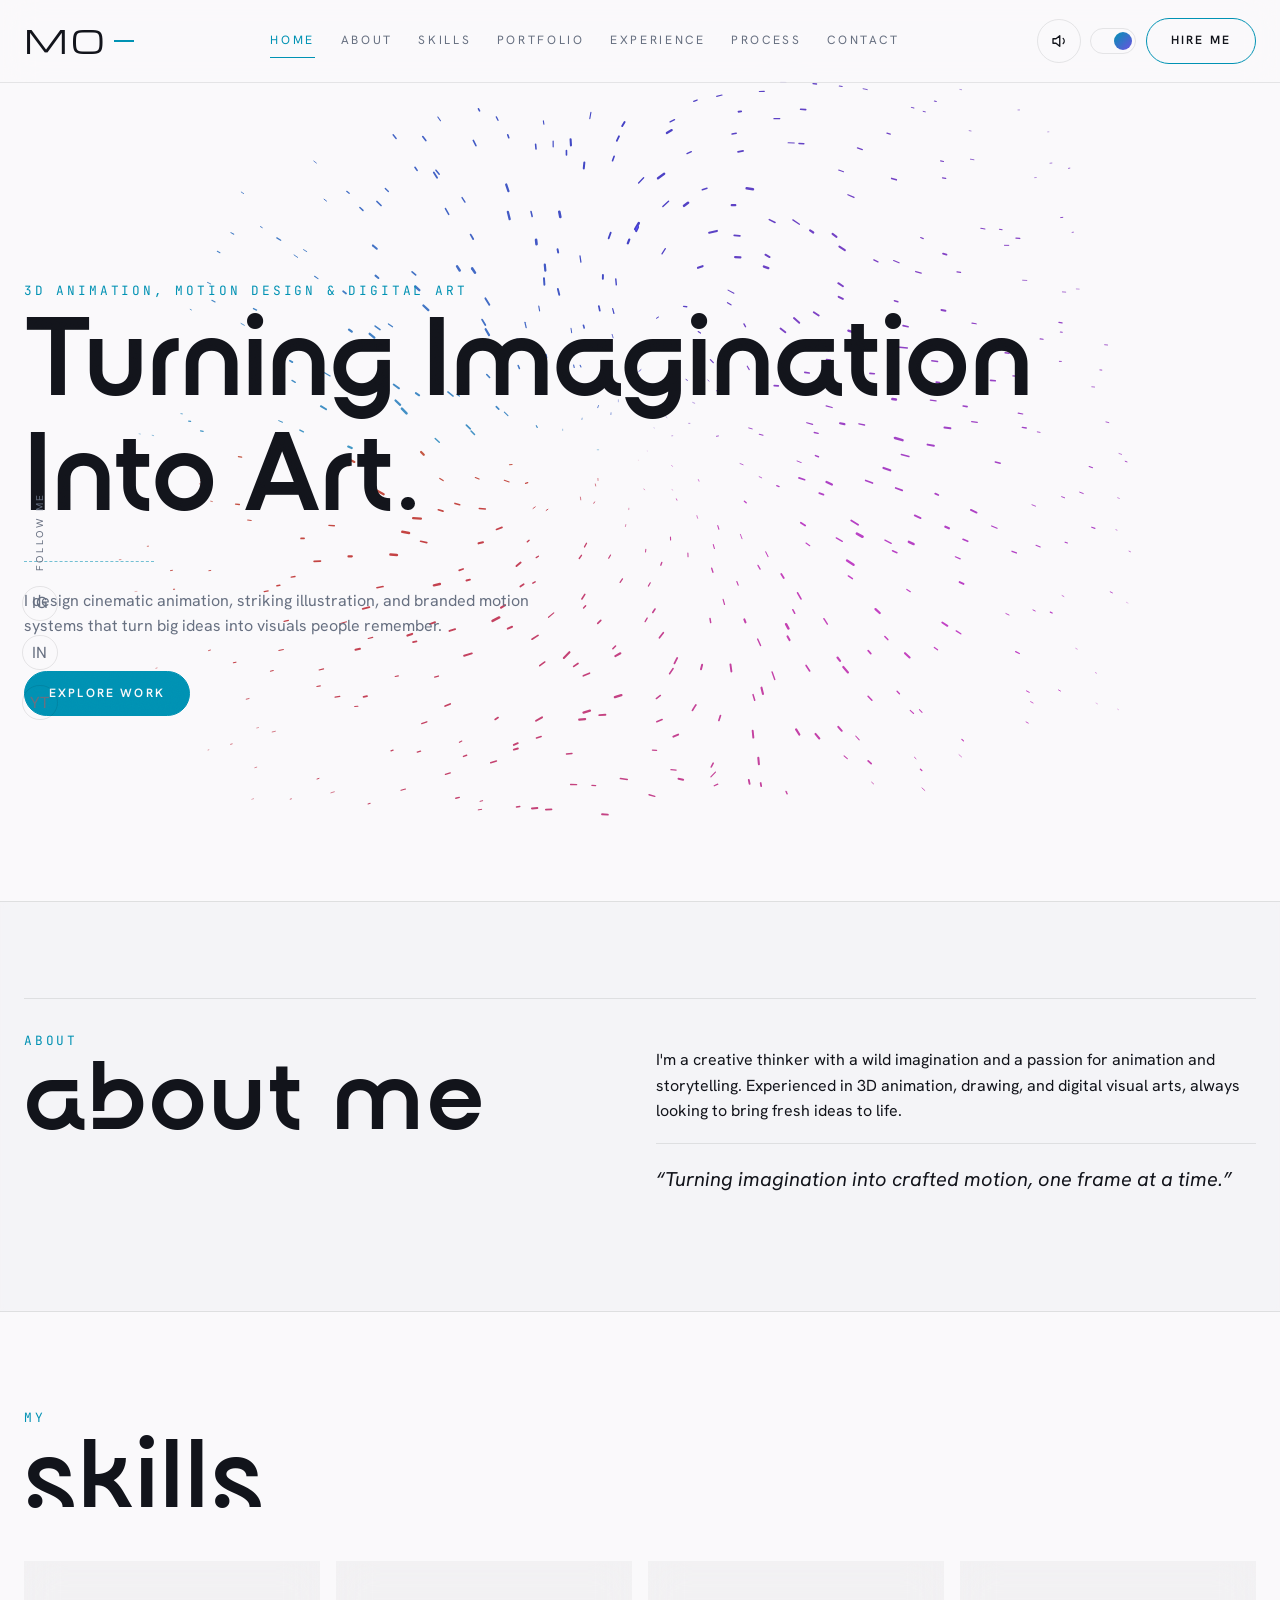
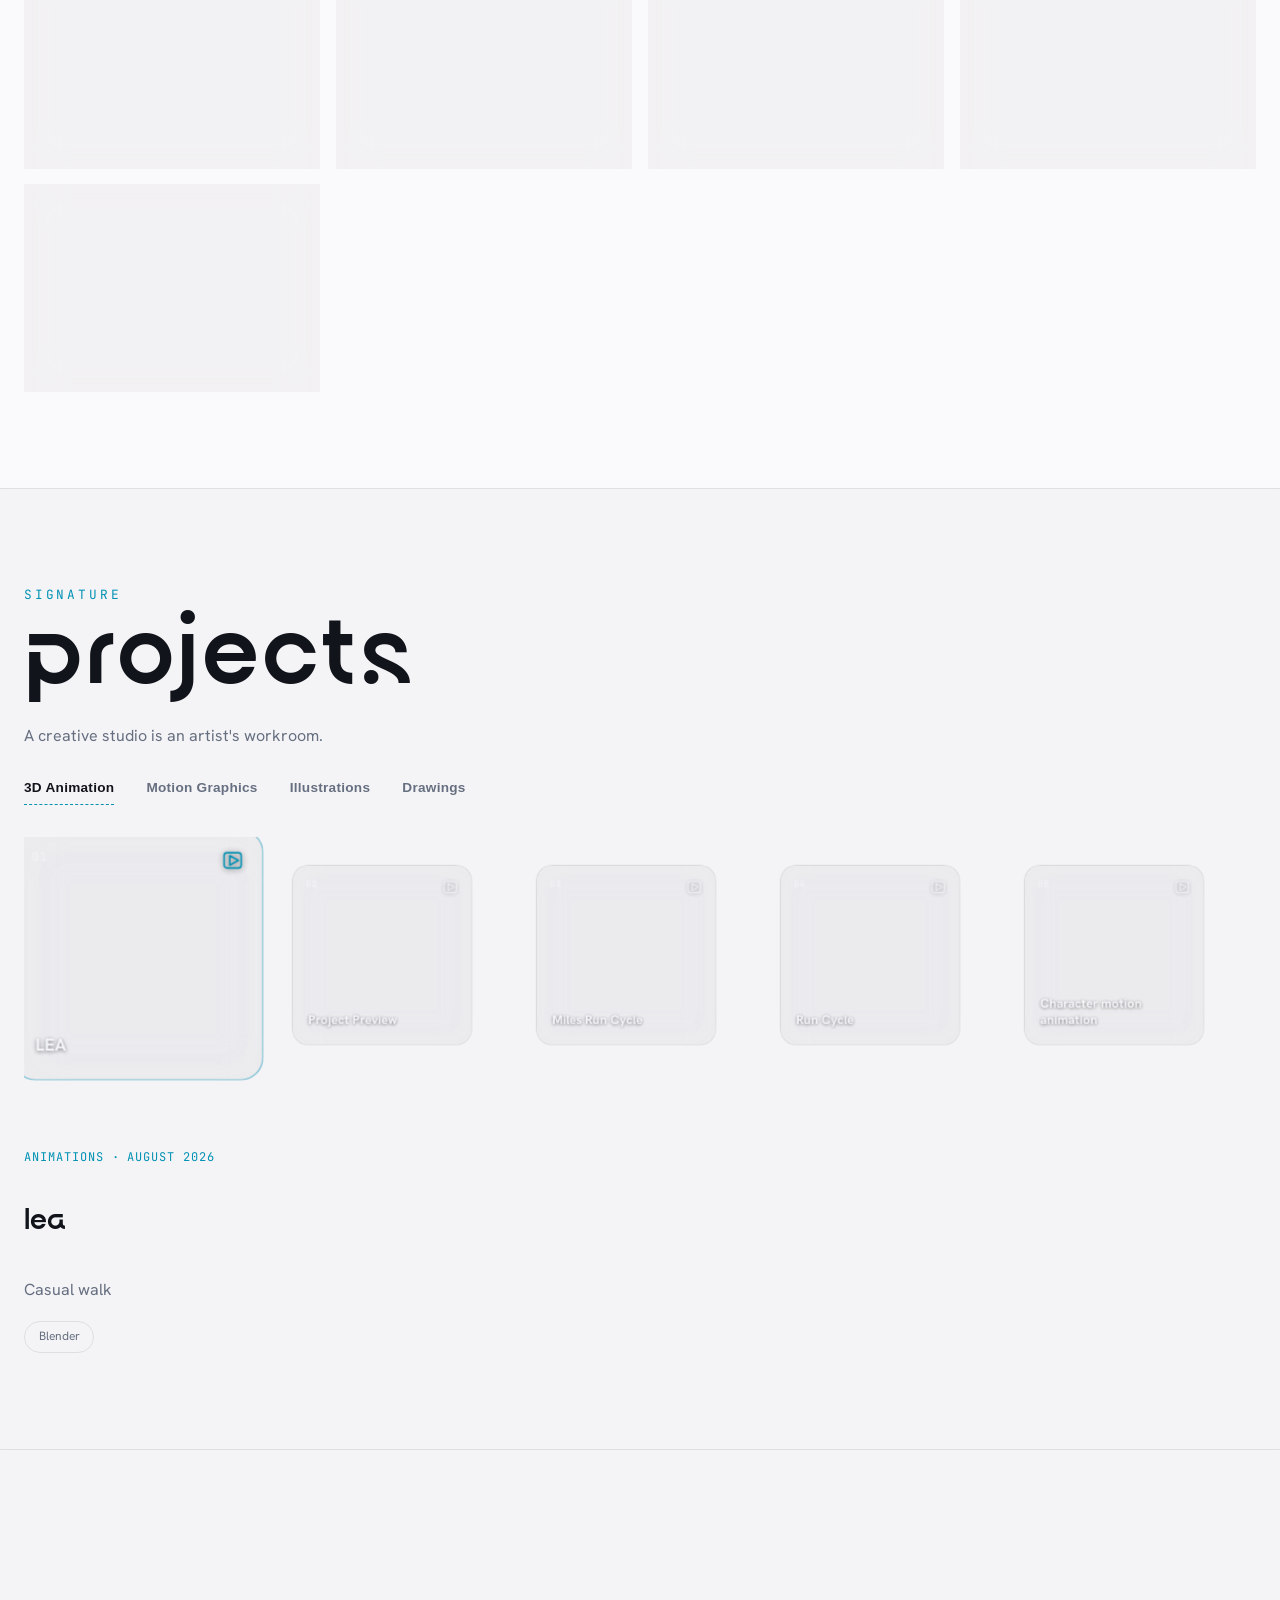
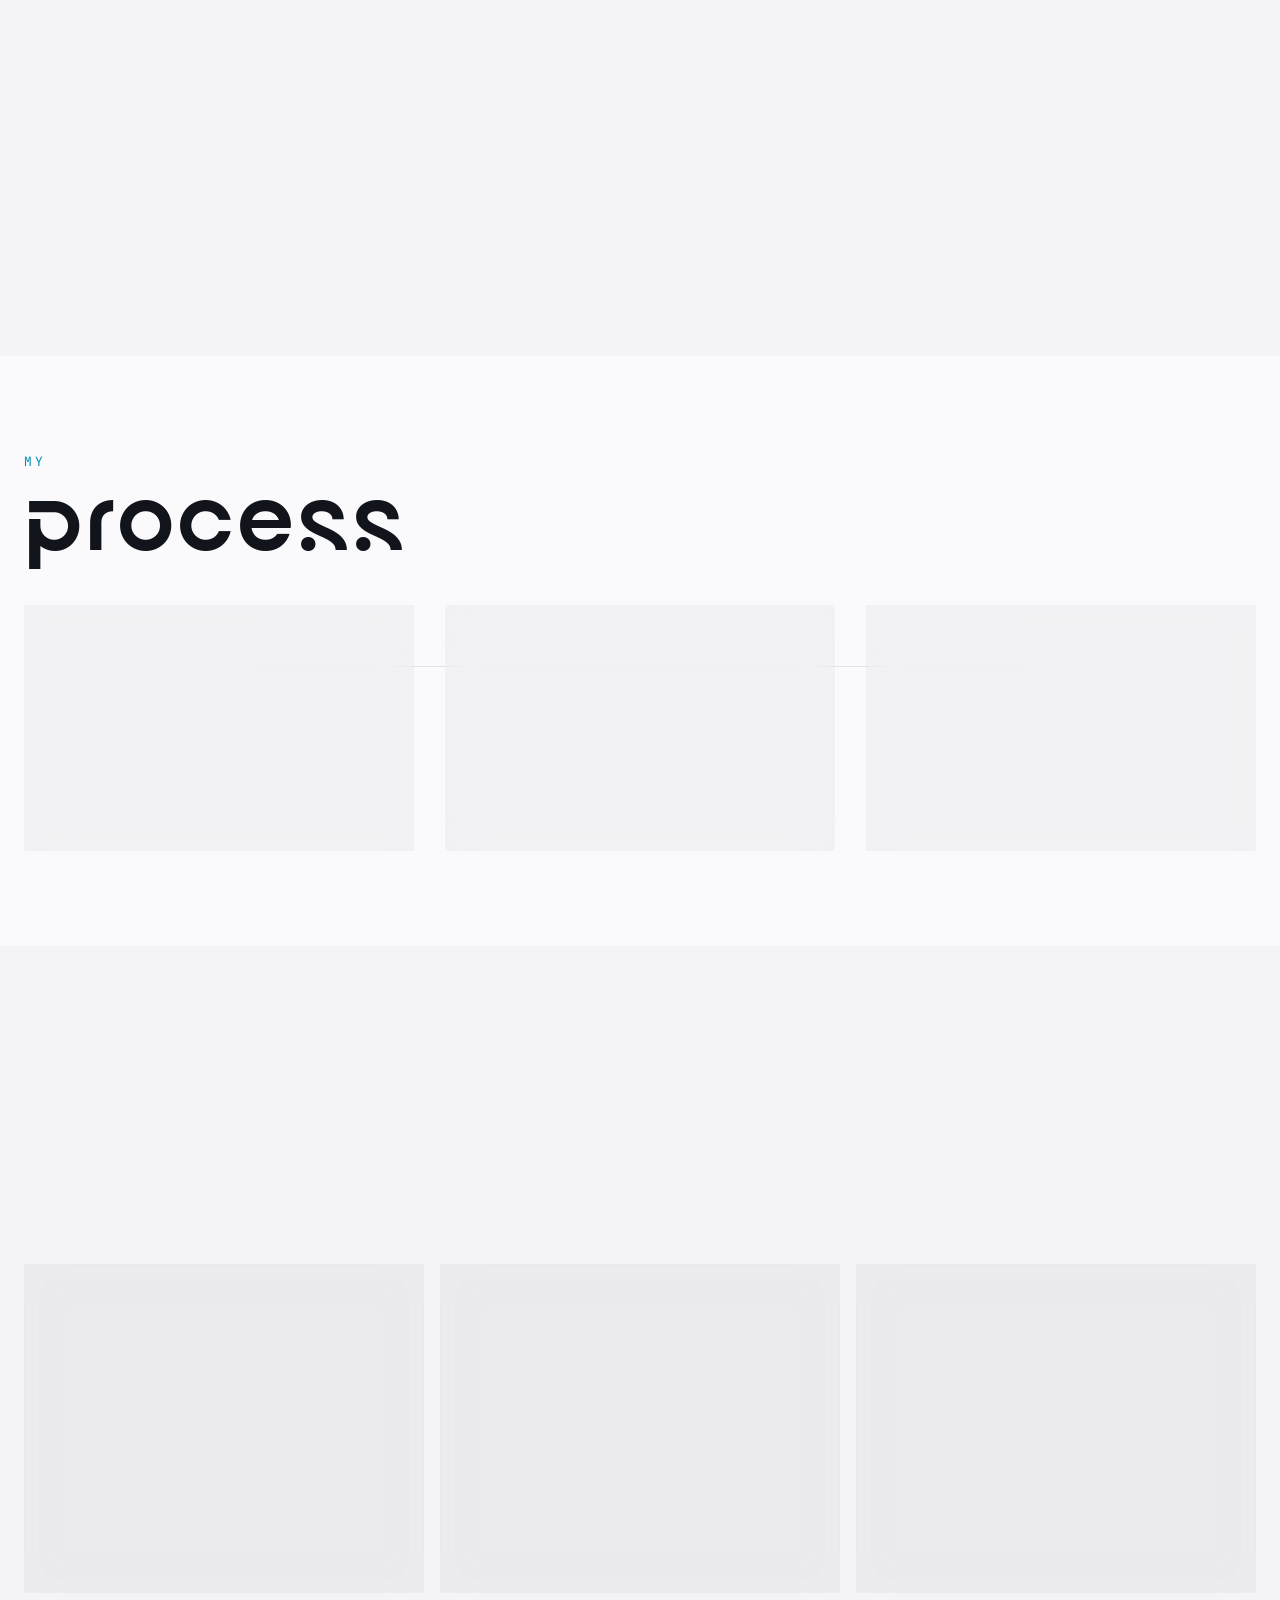
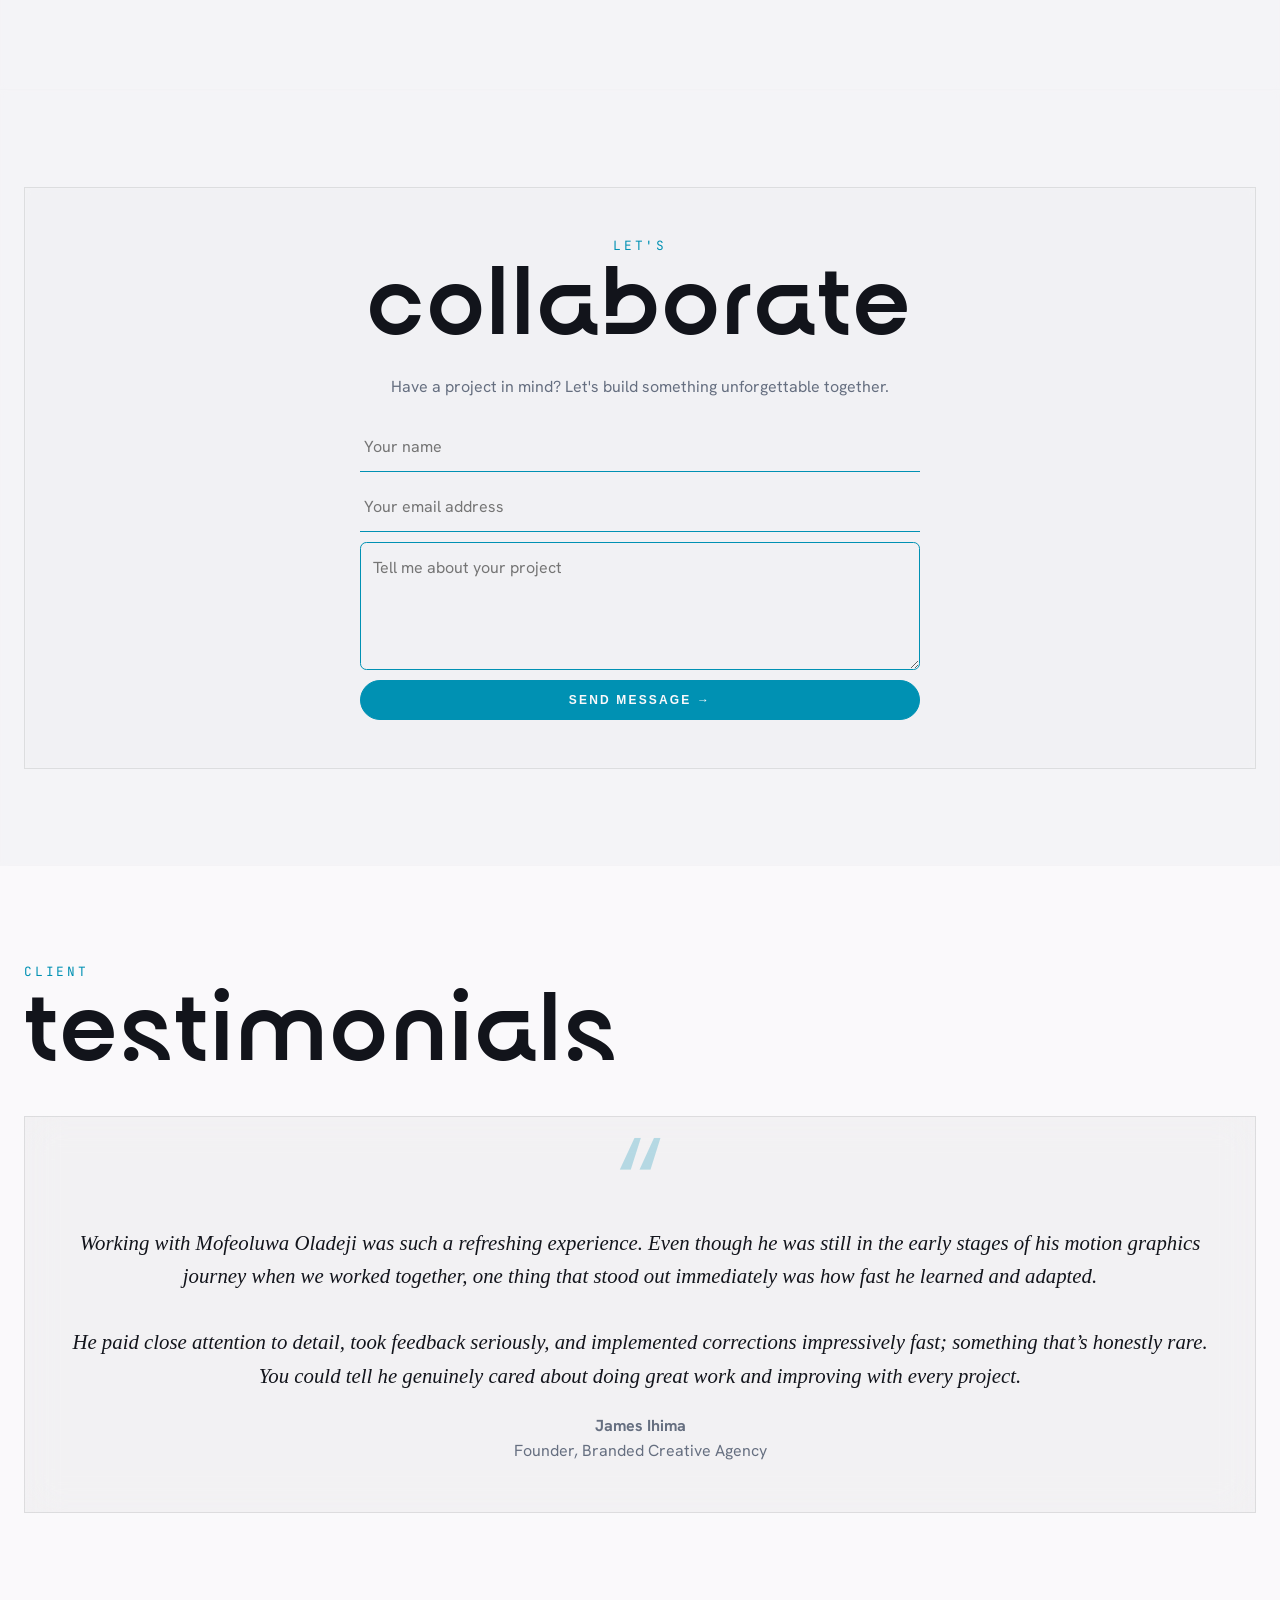
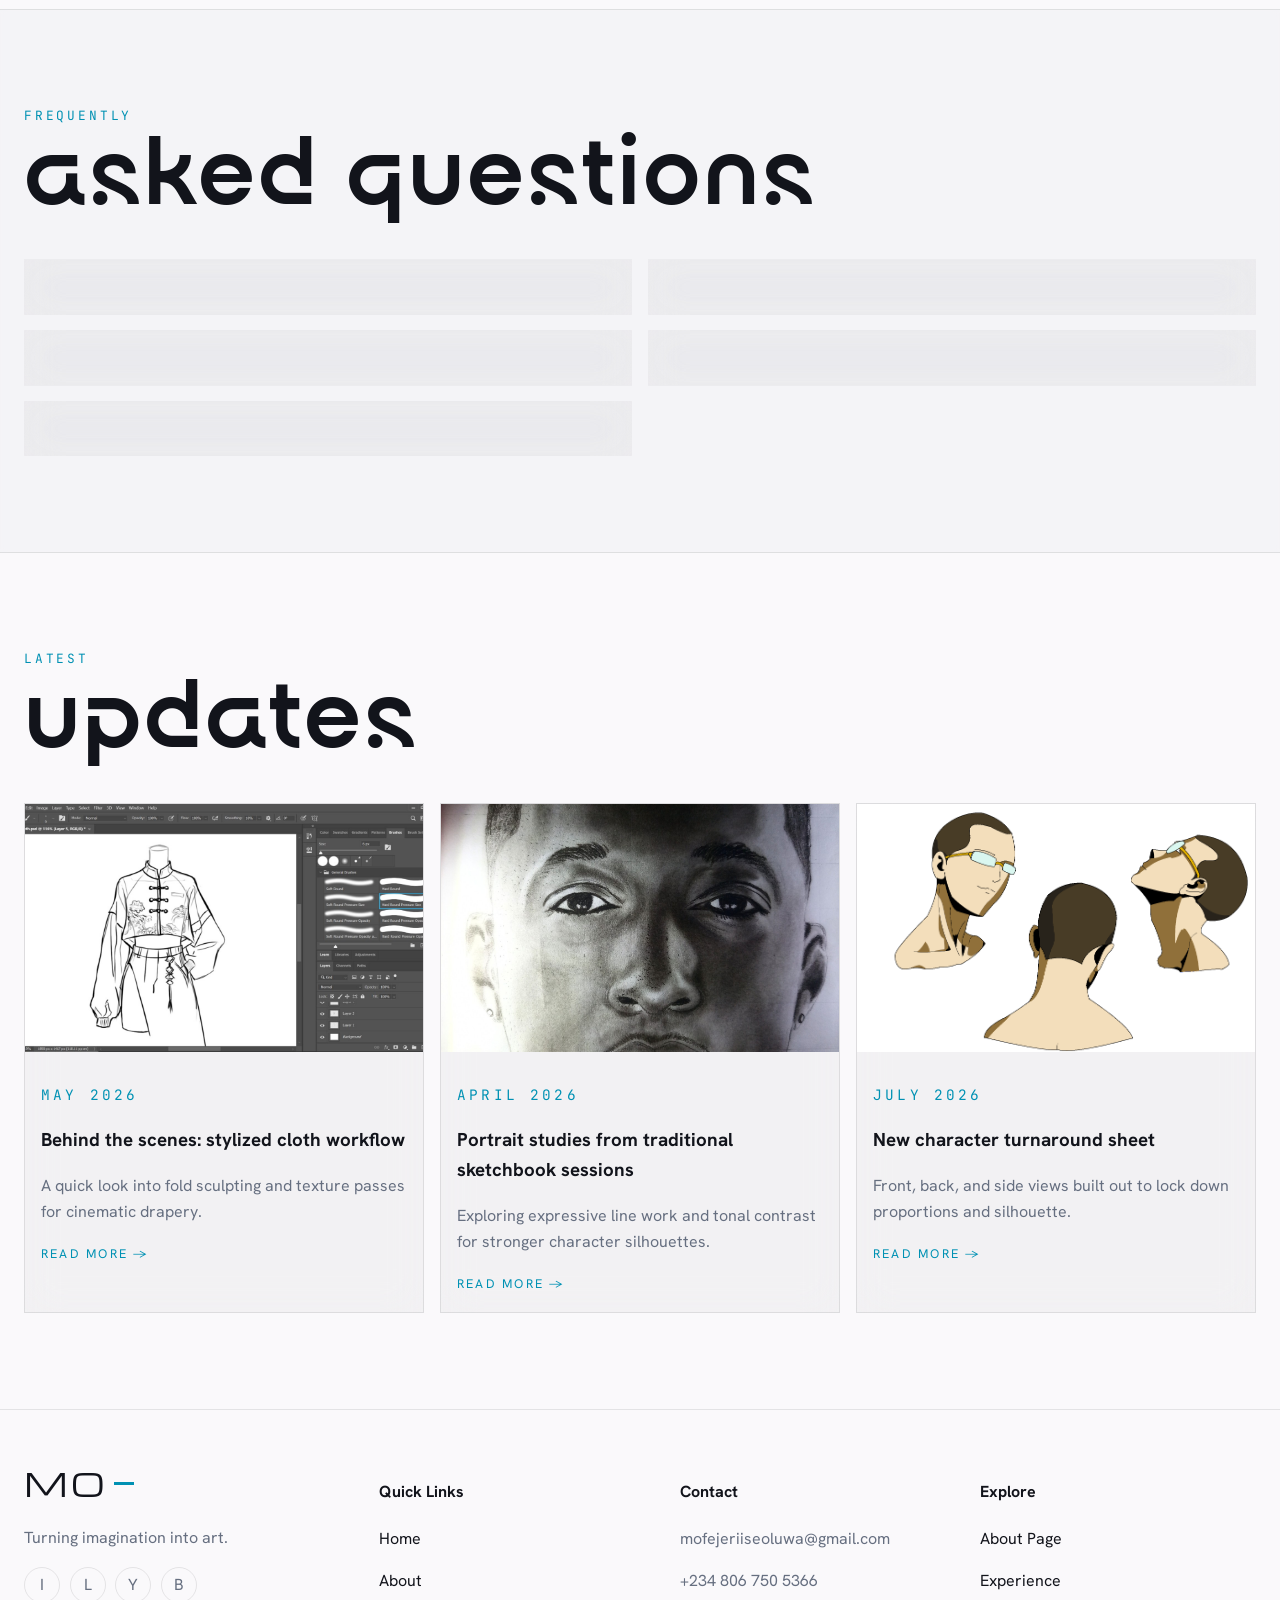
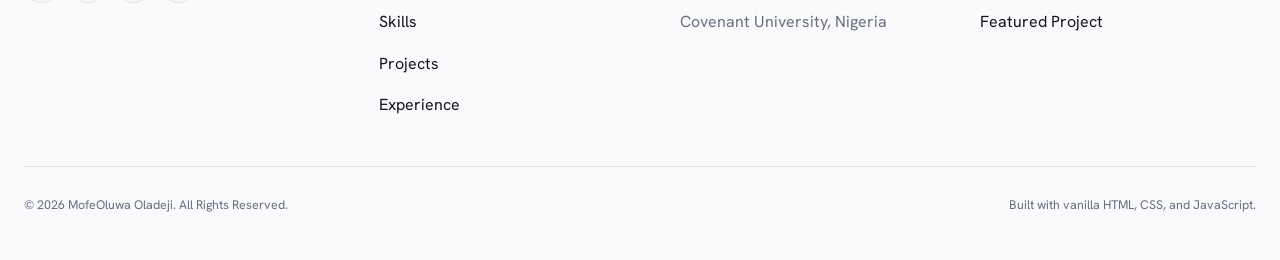
==== commit 89c0ac63: "Fix punctuation in About Me section for clarity" ====
--- a/index.html
+++ b/index.html
@@ -169,7 +169,7 @@
             <h2 class="section-title">About Me</h2>
           </div>
           <div class="reveal" data-animate data-delay="80">
-            <p>I'm a creative thinker with a wild imagination and a passion for animation and storytelling. Experienced in 3D animation, drawing, and digital visual arts — always looking to bring fresh ideas to life.</p>
+            <p>I'm a creative thinker with a wild imagination and a passion for animation and storytelling. Experienced in 3D animation, drawing, and digital visual arts, always looking to bring fresh ideas to life.</p>
             <p class="about-quote">“Turning imagination into crafted motion, one frame at a time.”</p>
           </div>
         </div>
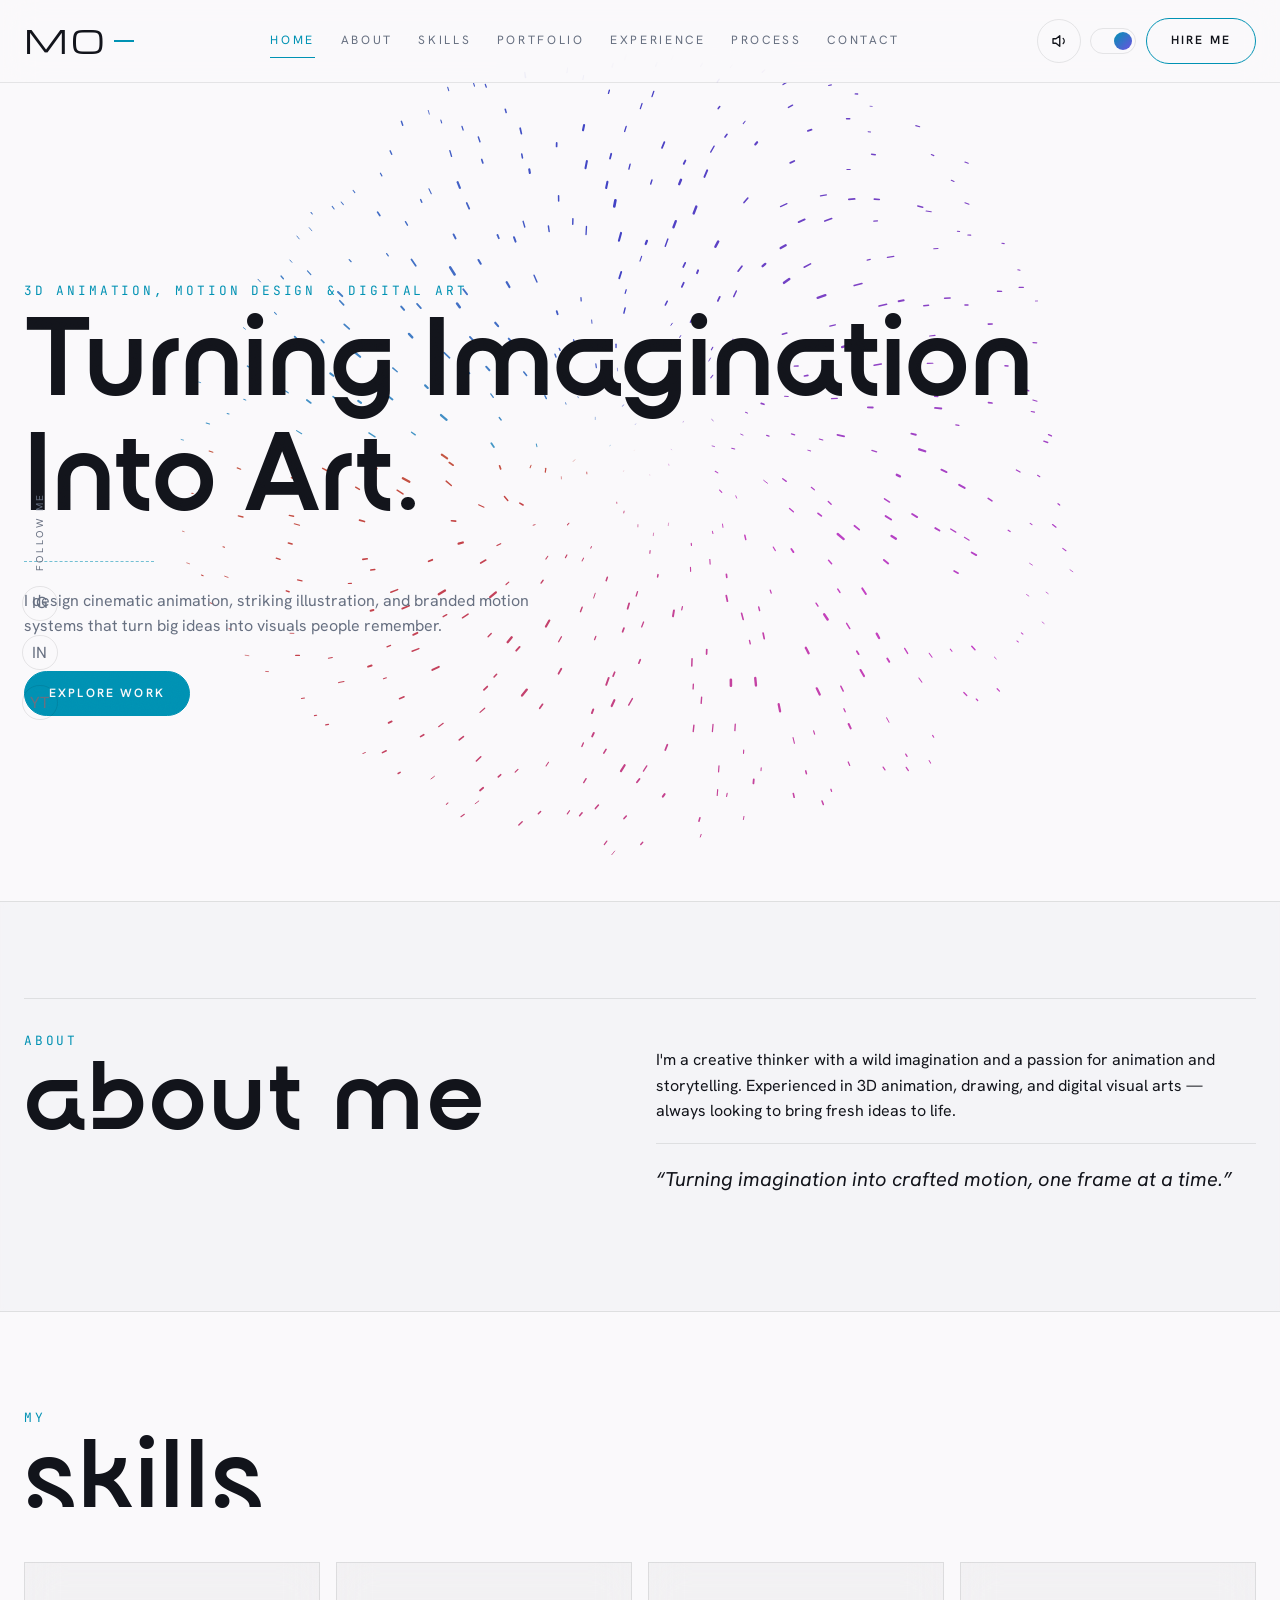
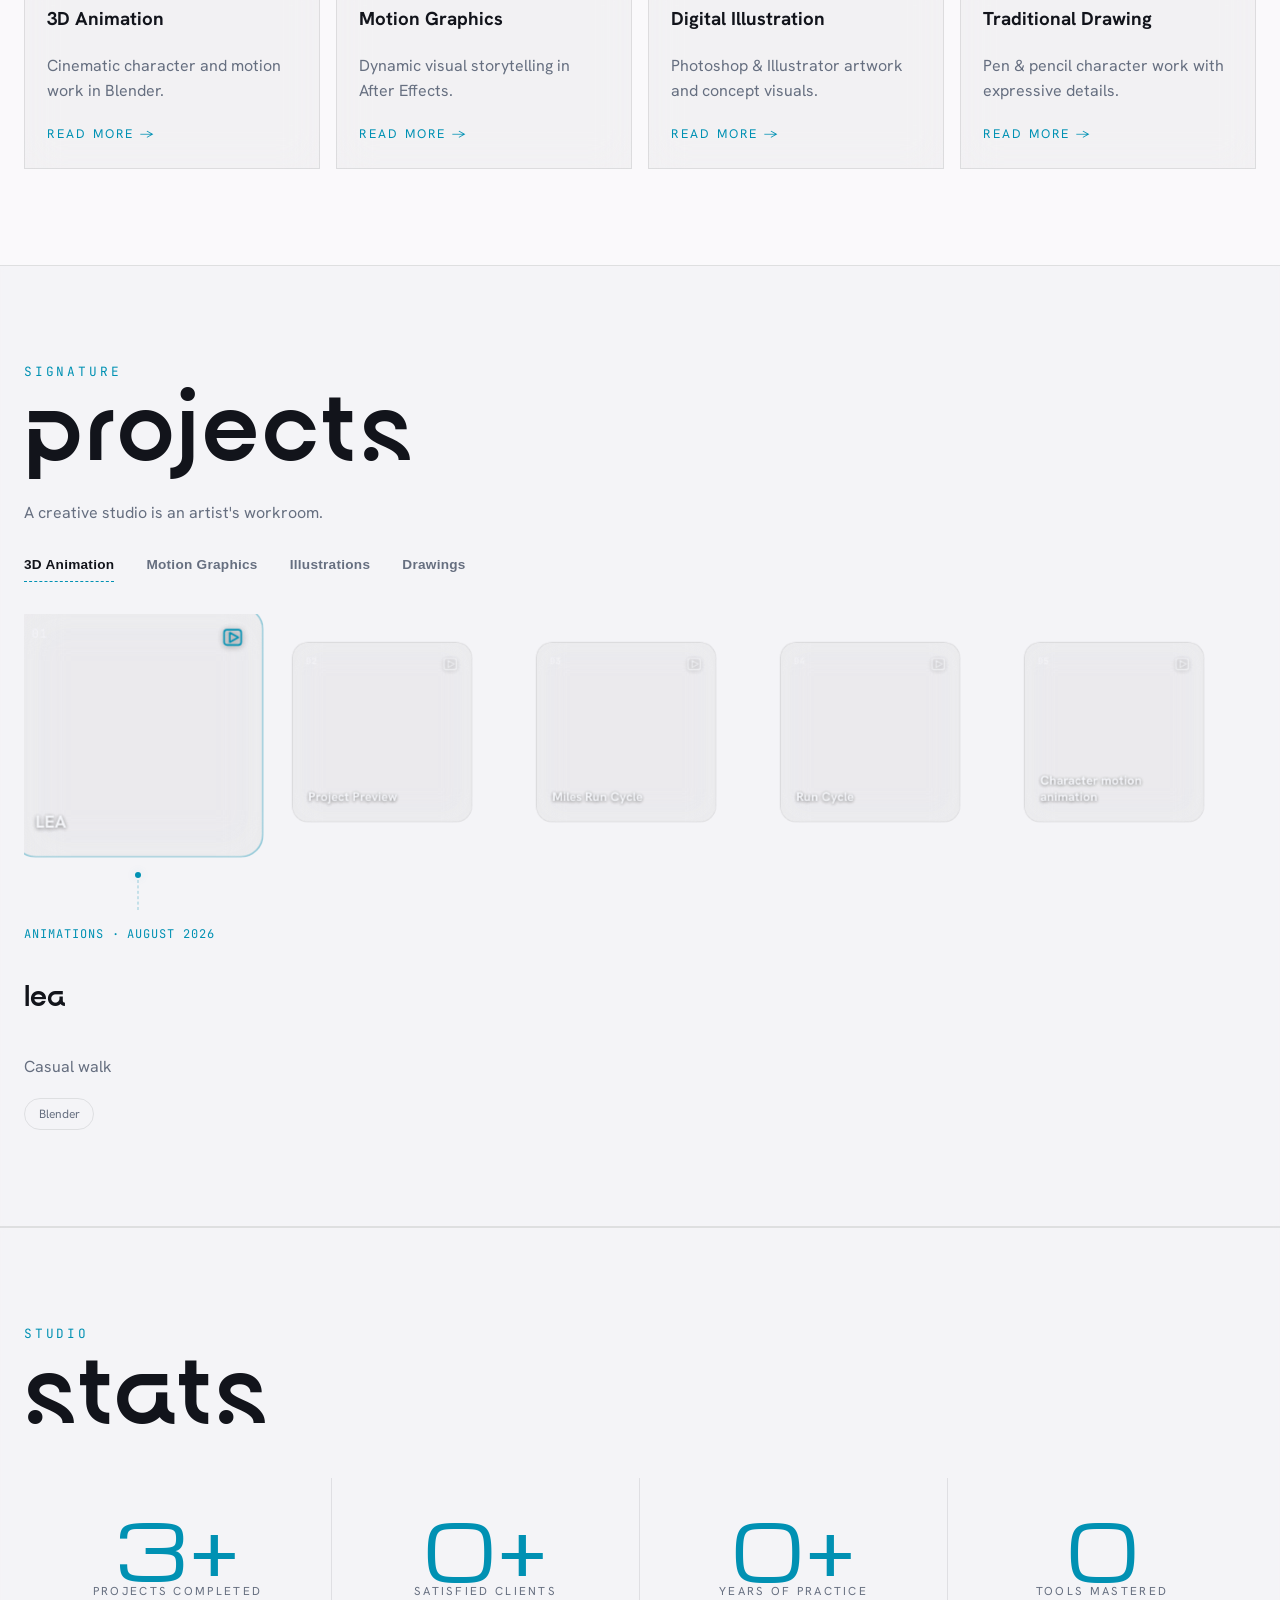
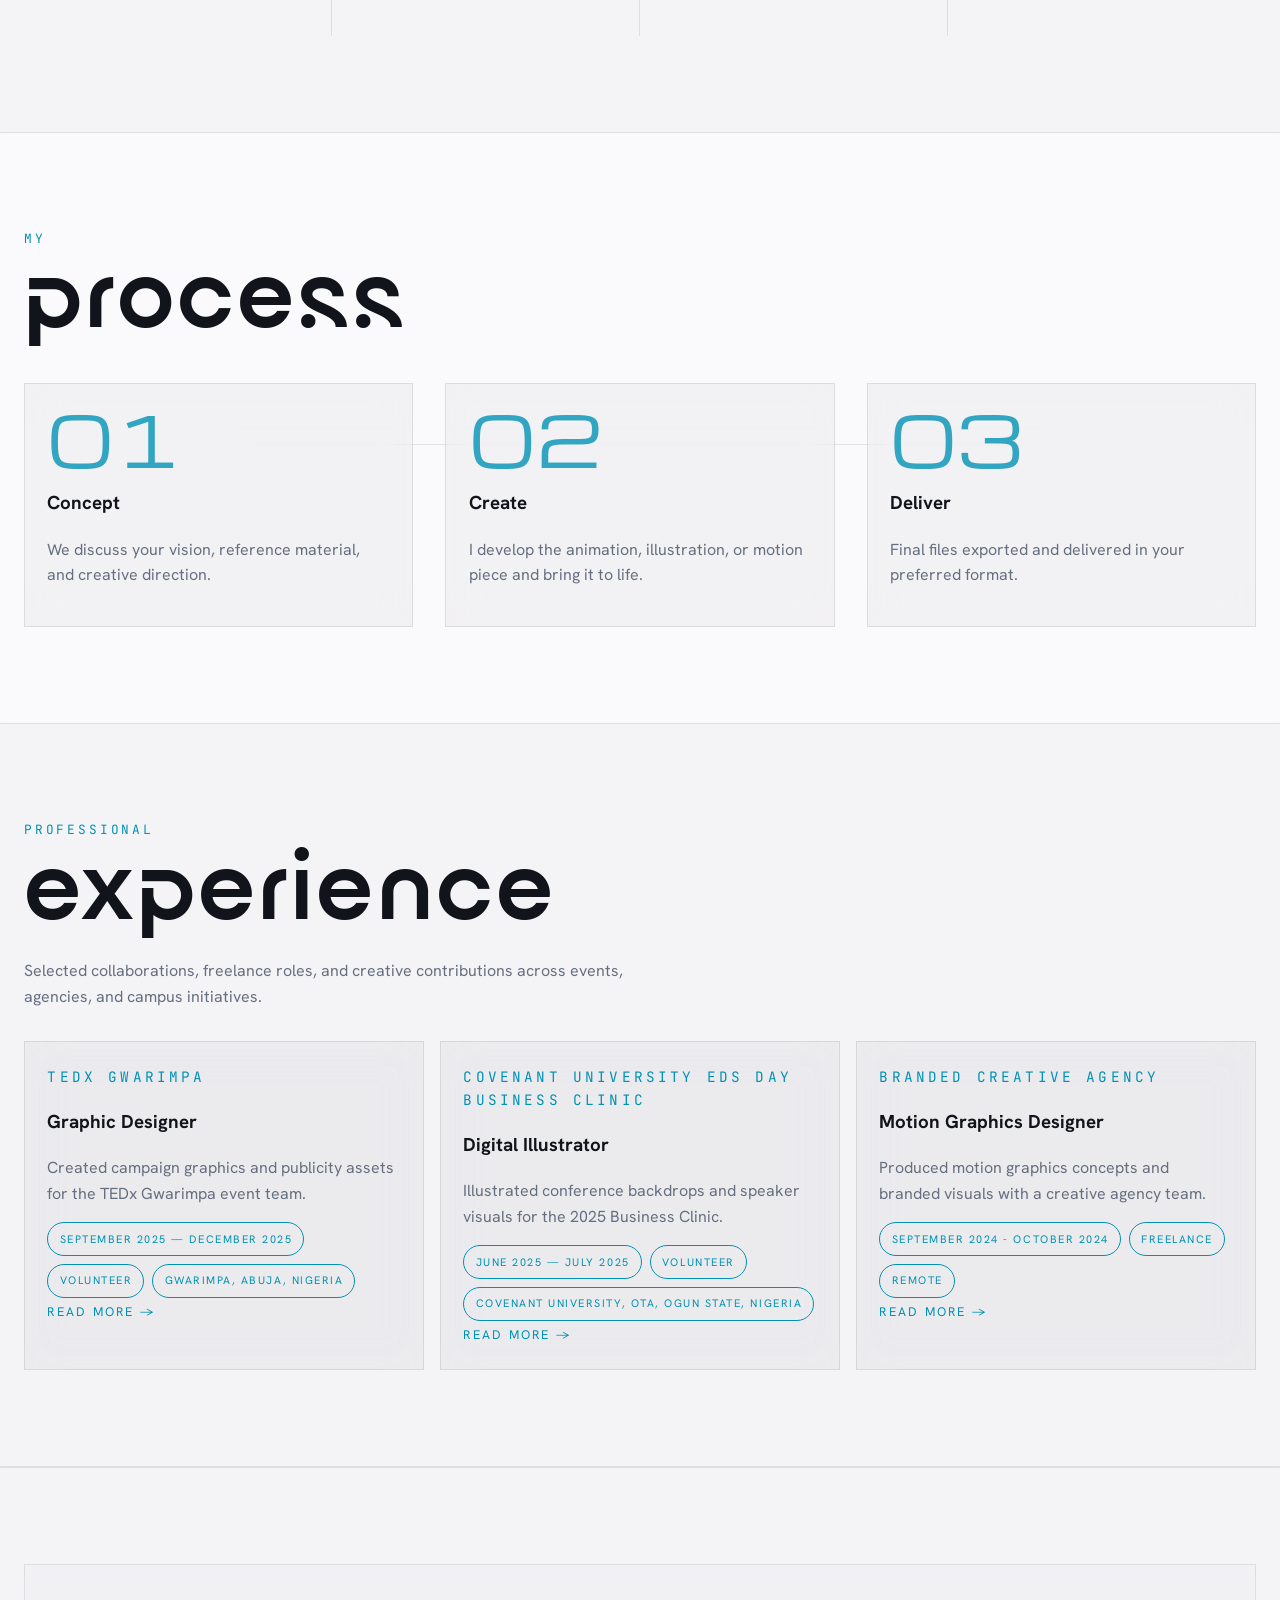
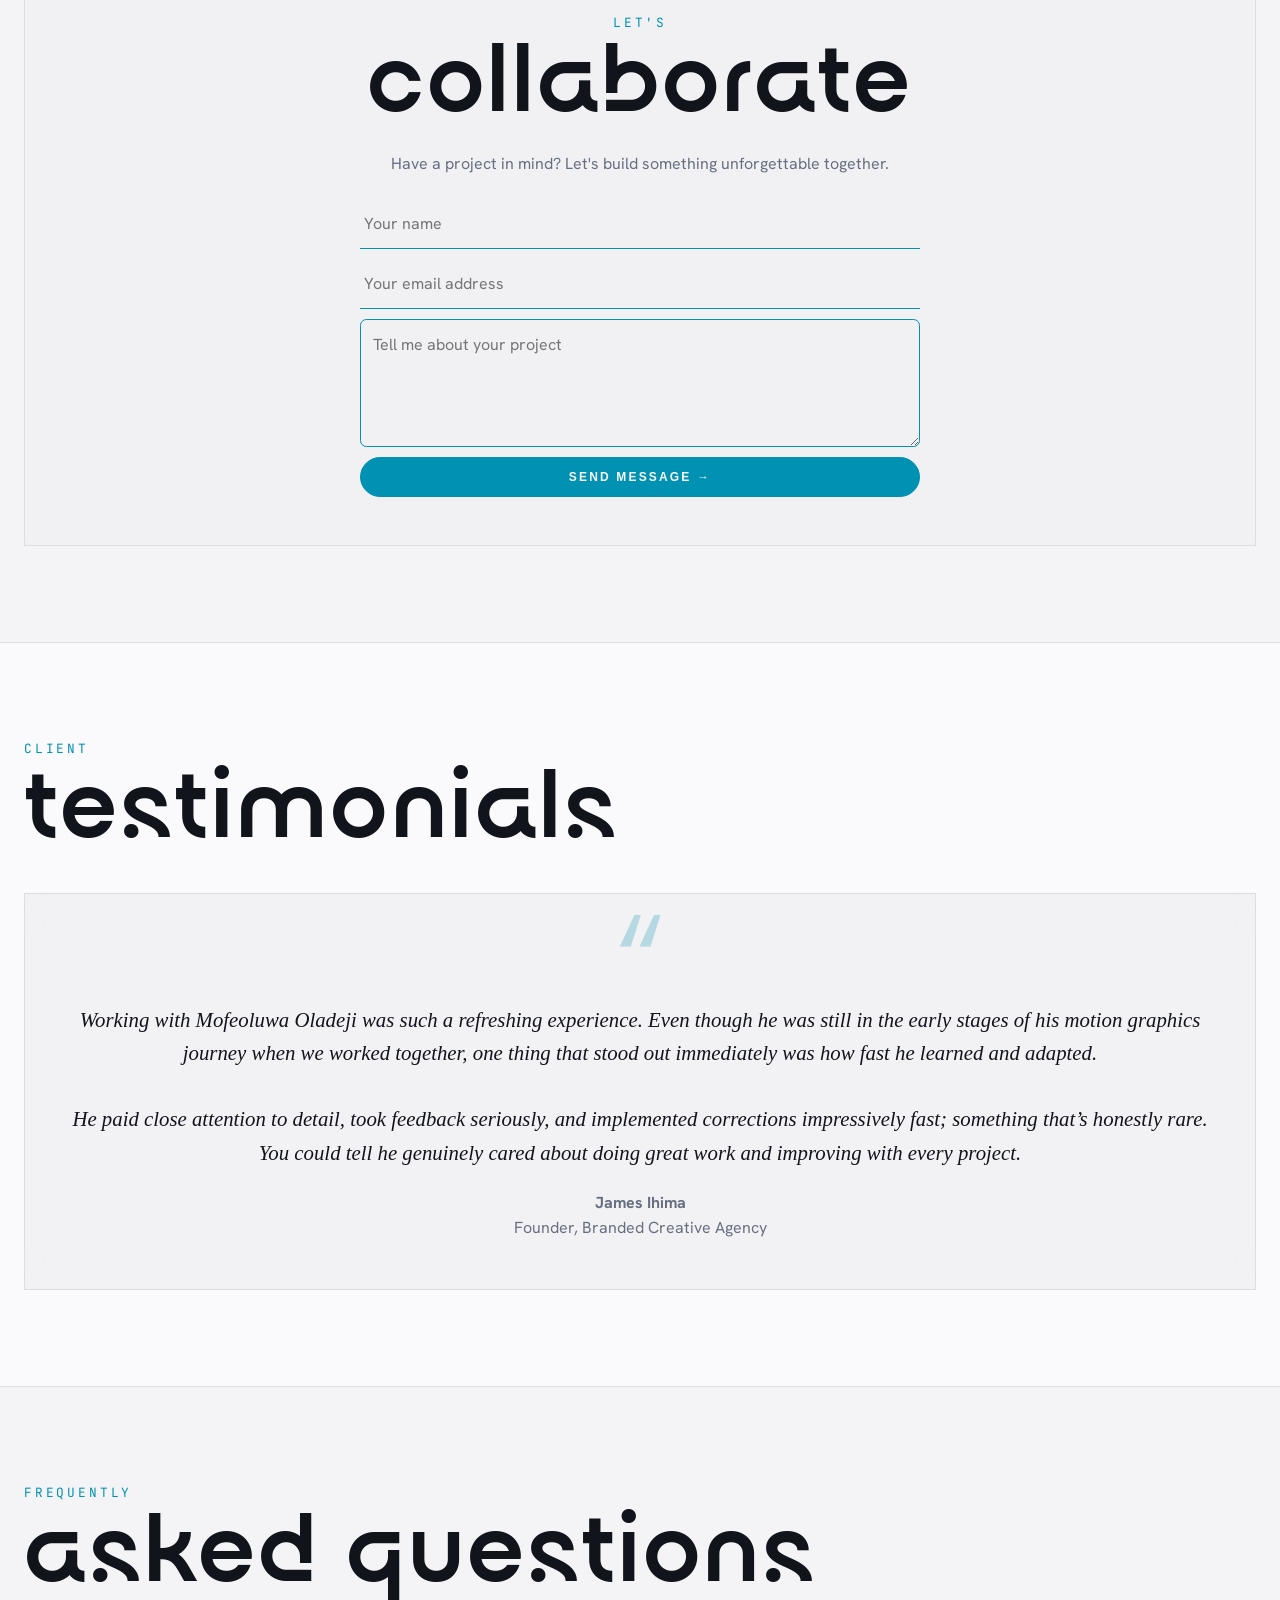
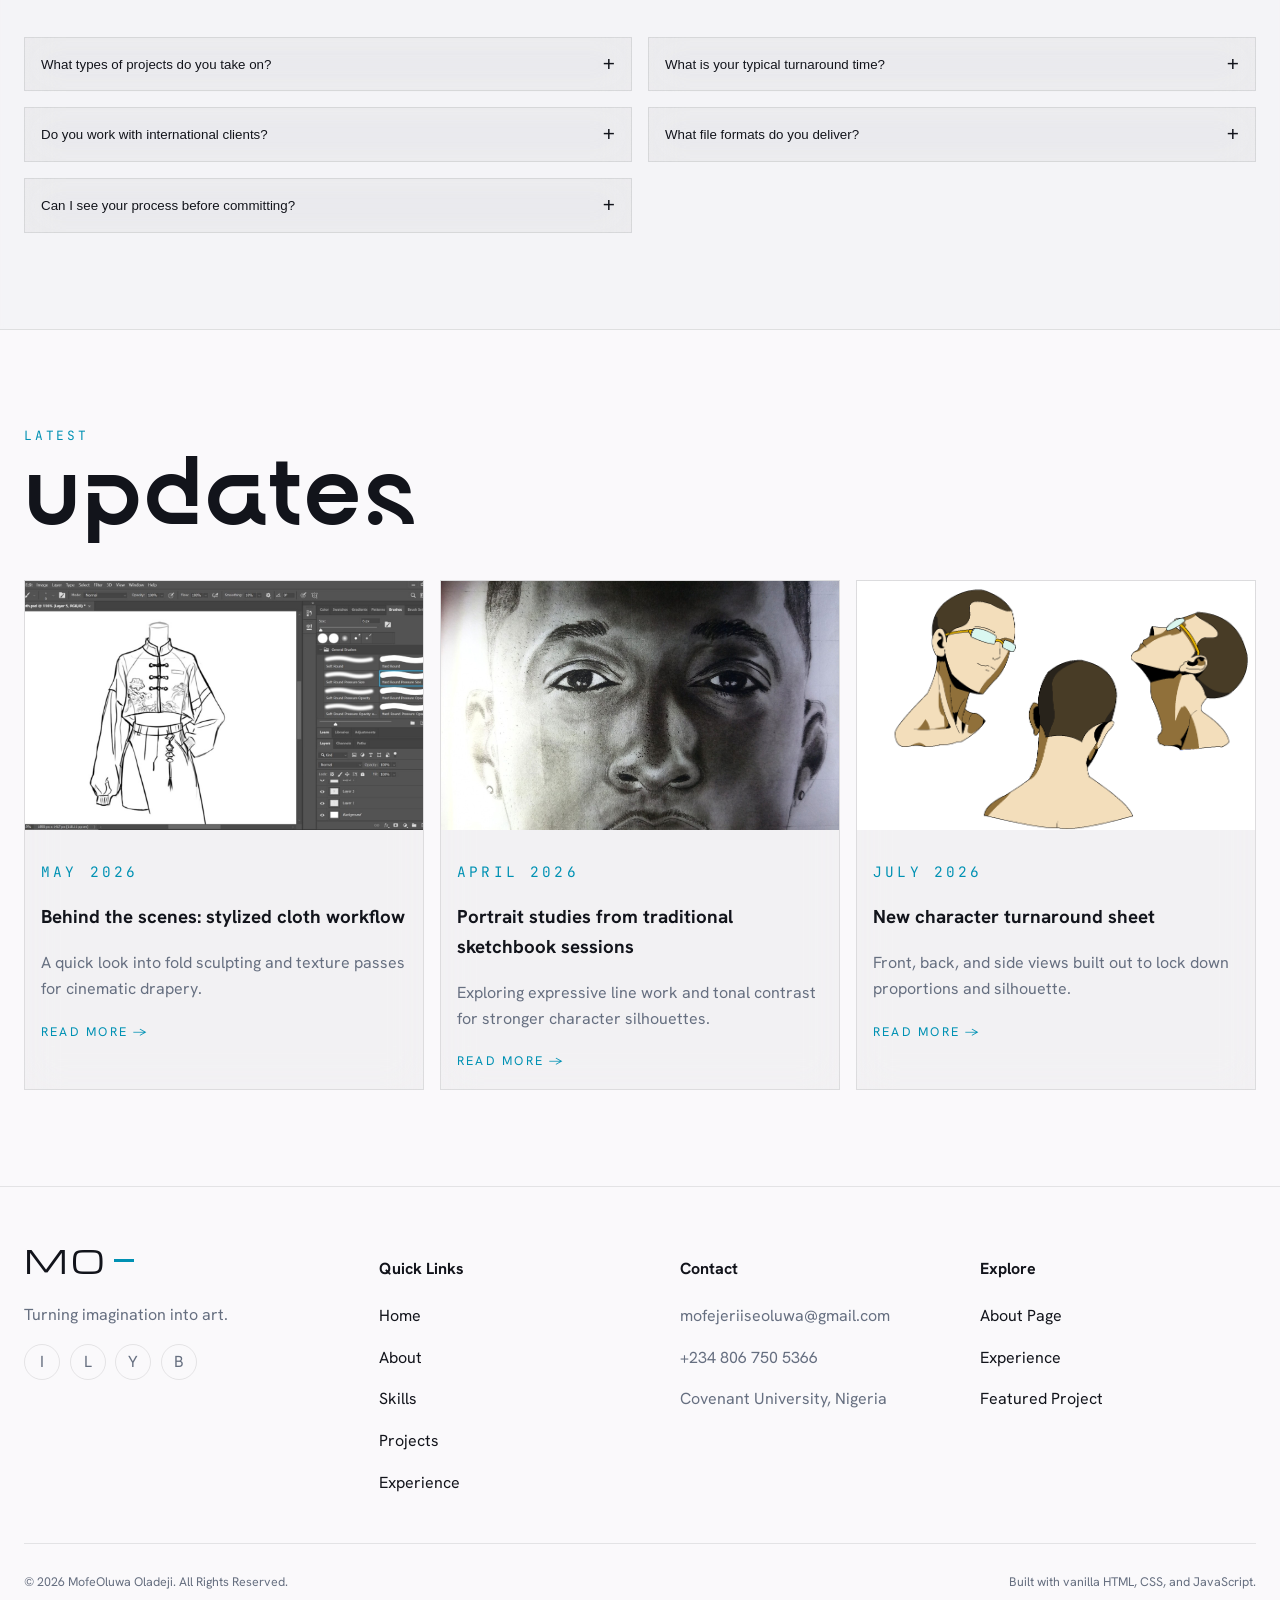
==== commit 2234f4ba: "Remove Cloth Simulation skill card, make skill cards fully clickable" ====
--- a/index.html
+++ b/index.html
@@ -169,7 +169,7 @@
             <h2 class="section-title">About Me</h2>
           </div>
           <div class="reveal" data-animate data-delay="80">
-            <p>I'm a creative thinker with a wild imagination and a passion for animation and storytelling. Experienced in 3D animation, drawing, and digital visual arts, always looking to bring fresh ideas to life.</p>
+            <p>I'm a creative thinker with a wild imagination and a passion for animation and storytelling. Experienced in 3D animation, drawing, and digital visual arts — always looking to bring fresh ideas to life.</p>
             <p class="about-quote">“Turning imagination into crafted motion, one frame at a time.”</p>
           </div>
         </div>
@@ -183,36 +183,30 @@
           <h2 class="section-title">Skills</h2>
         </div>
         <div class="cards-grid">
-          <article class="skill-card reveal" data-animate data-stagger-item>
+          <a href="about.html" class="skill-card reveal" data-animate data-stagger-item>
             <div class="skill-icon"></div>
             <h3>3D Animation</h3>
             <p class="muted">Cinematic character and motion work in Blender.</p>
-            <a href="about.html" class="read-link">Read More →</a>
-          </article>
-          <article class="skill-card reveal" data-animate data-stagger-item>
+            <span class="read-link">Read More →</span>
+          </a>
+          <a href="about.html" class="skill-card reveal" data-animate data-stagger-item>
             <div class="skill-icon"></div>
             <h3>Motion Graphics</h3>
             <p class="muted">Dynamic visual storytelling in After Effects.</p>
-            <a href="about.html" class="read-link">Read More →</a>
-          </article>
-          <article class="skill-card reveal" data-animate data-stagger-item>
+            <span class="read-link">Read More →</span>
+          </a>
+          <a href="about.html" class="skill-card reveal" data-animate data-stagger-item>
             <div class="skill-icon"></div>
             <h3>Digital Illustration</h3>
             <p class="muted">Photoshop & Illustrator artwork and concept visuals.</p>
-            <a href="about.html" class="read-link">Read More →</a>
-          </article>
-          <article class="skill-card reveal" data-animate data-stagger-item>
-            <div class="skill-icon"></div>
-            <h3>Cloth Simulation</h3>
-            <p class="muted">Procedural fabric physics in Marvelous Designer.</p>
-            <a href="about.html" class="read-link">Read More →</a>
-          </article>
-          <article class="skill-card reveal" data-animate data-stagger-item>
+            <span class="read-link">Read More →</span>
+          </a>
+          <a href="about.html" class="skill-card reveal" data-animate data-stagger-item>
             <div class="skill-icon"></div>
             <h3>Traditional Drawing</h3>
             <p class="muted">Pen & pencil character work with expressive details.</p>
-            <a href="about.html" class="read-link">Read More →</a>
-          </article>
+            <span class="read-link">Read More →</span>
+          </a>
         </div>
       </div>
     </section>
--- a/styles.css
+++ b/styles.css
@@ -647,7 +647,10 @@
 }
 
 .skill-card {
+  display: block;
   padding: 1.4rem;
+  color: inherit;
+  text-decoration: none;
   transition: transform 0.3s ease, border-color 0.3s ease, box-shadow 0.3s ease;
 }
 
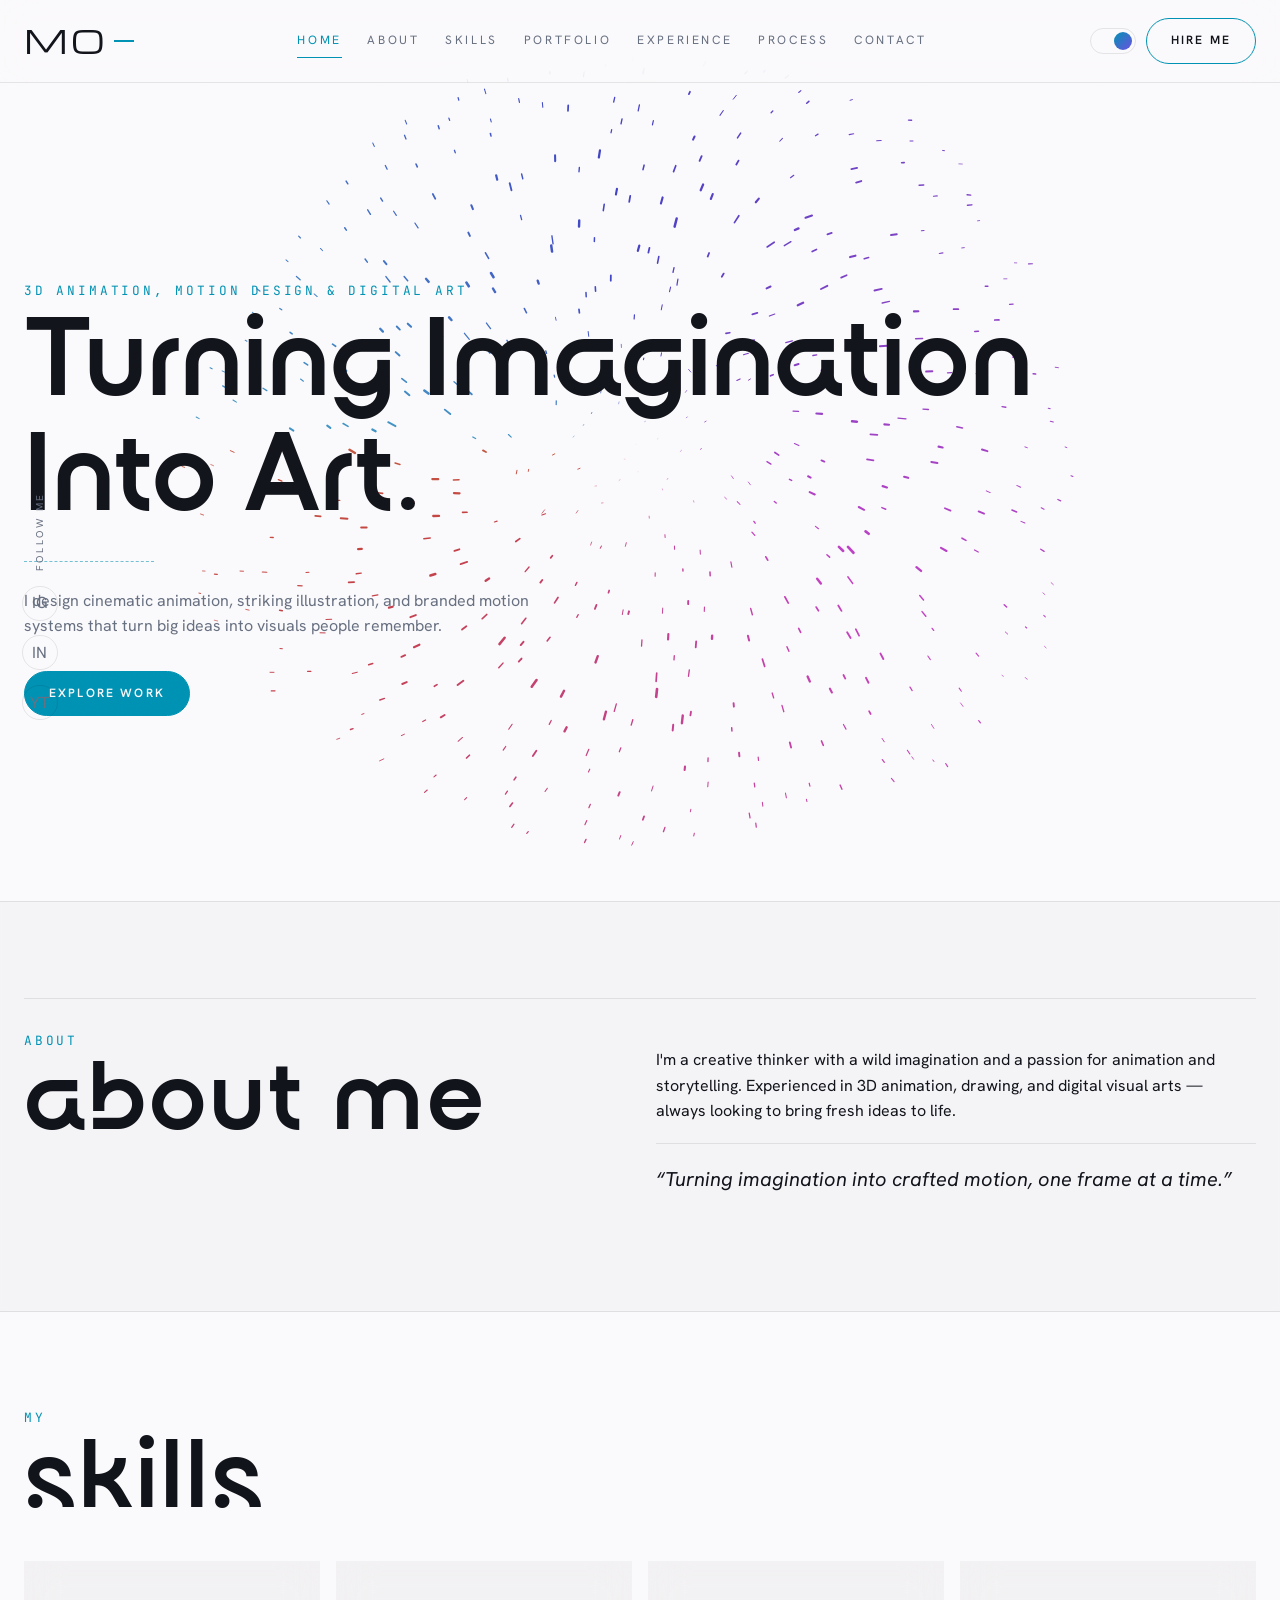
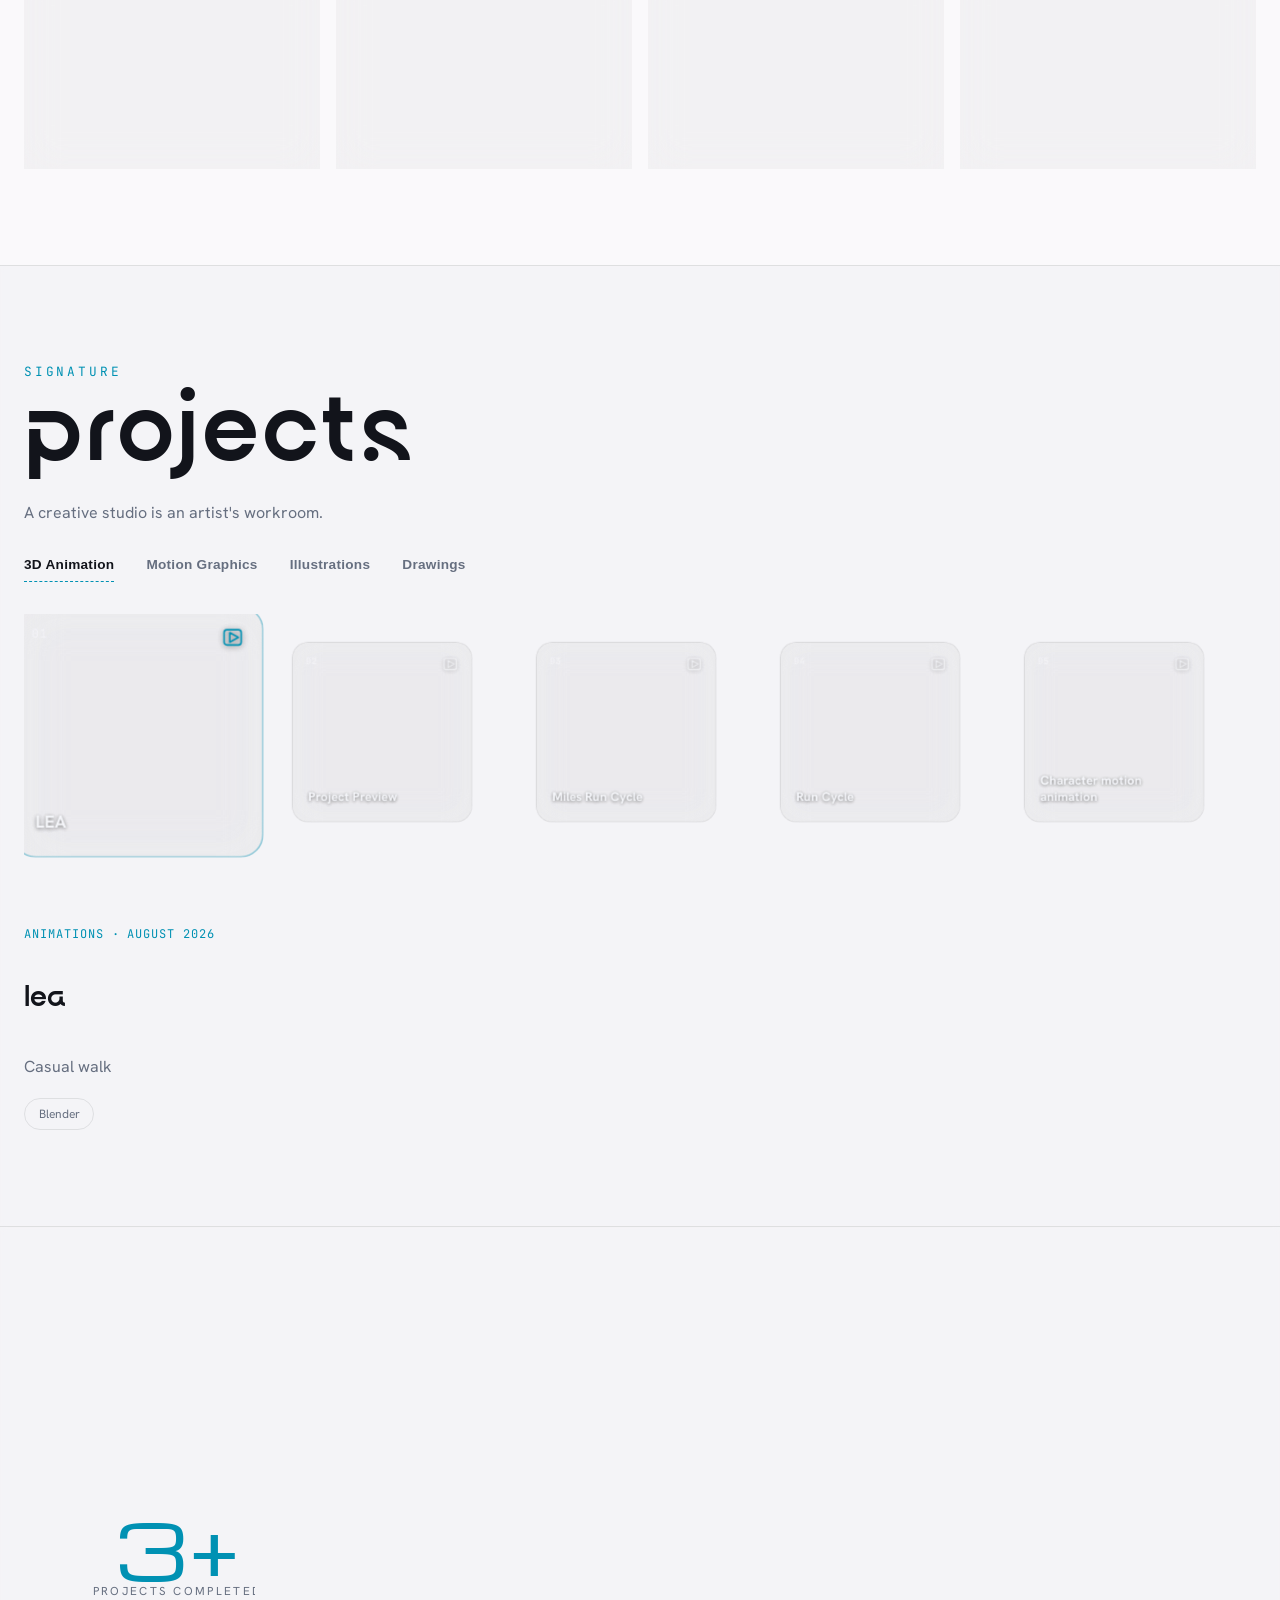
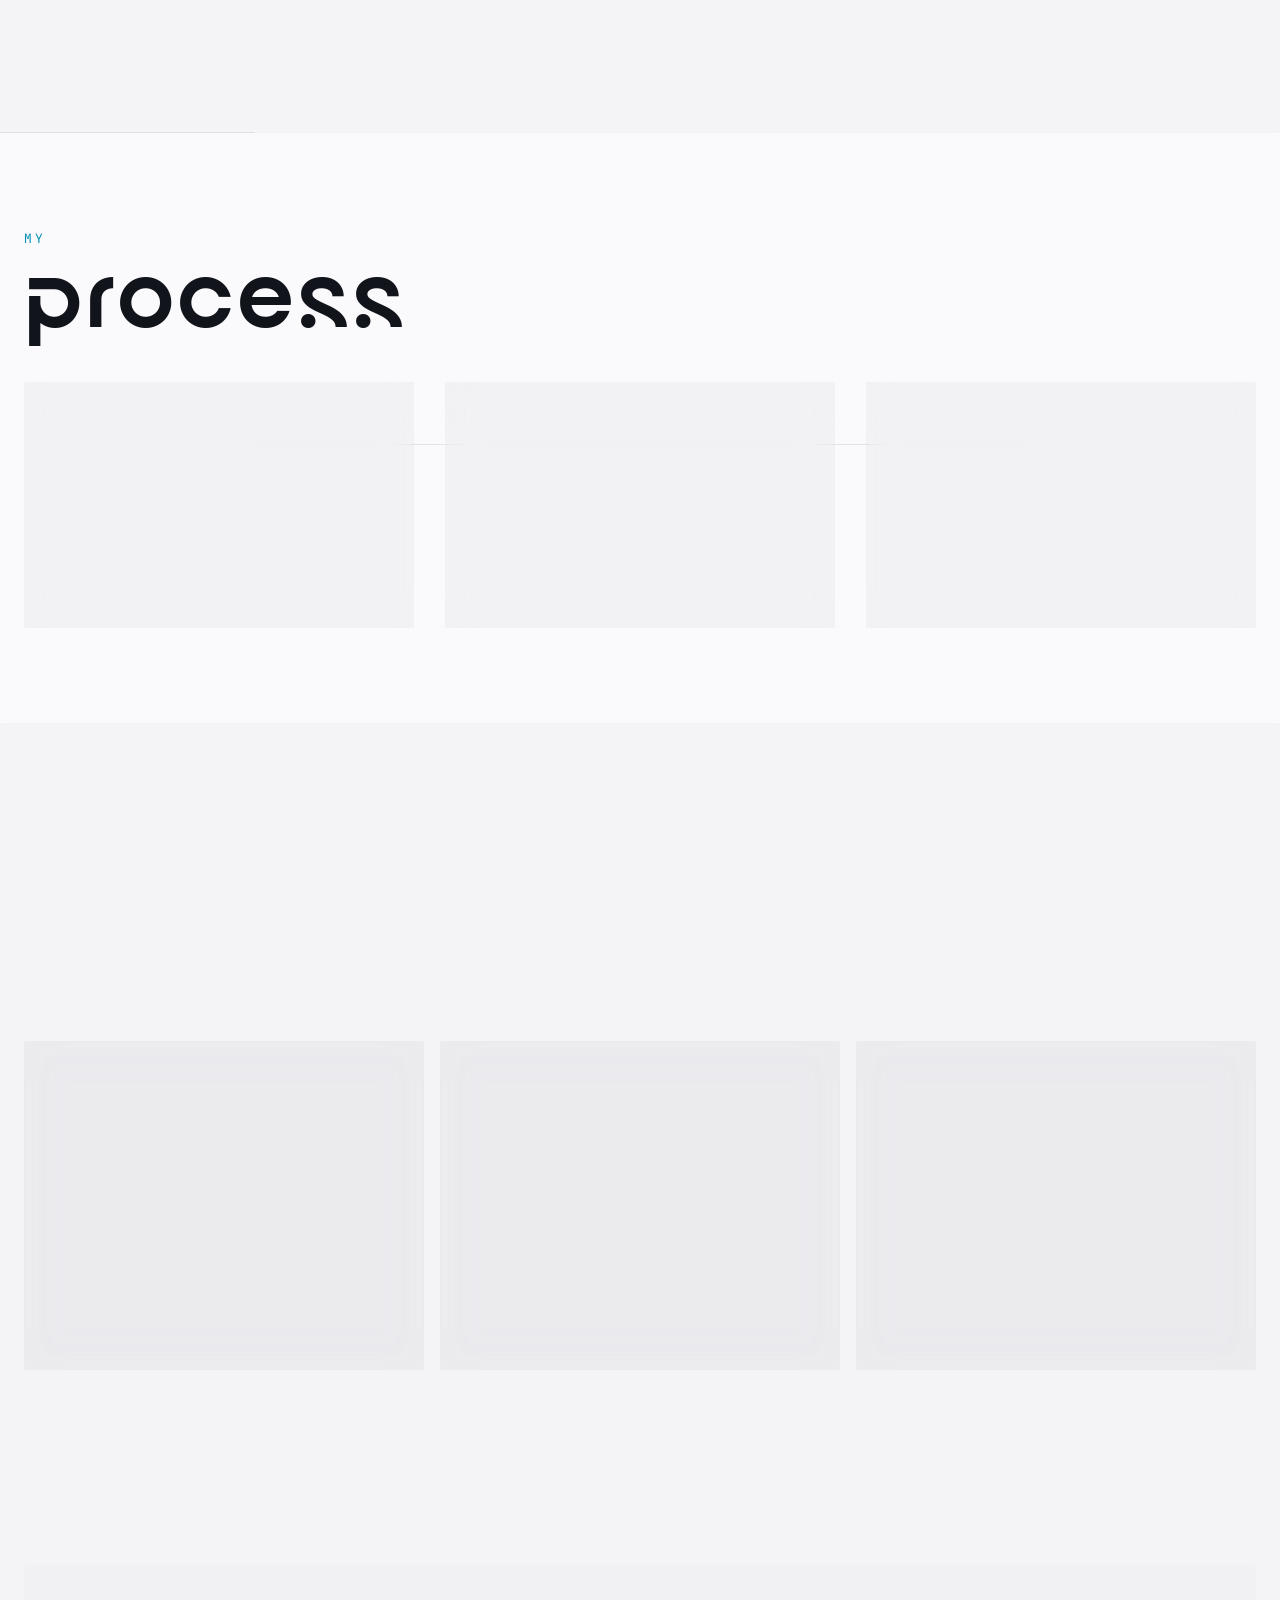
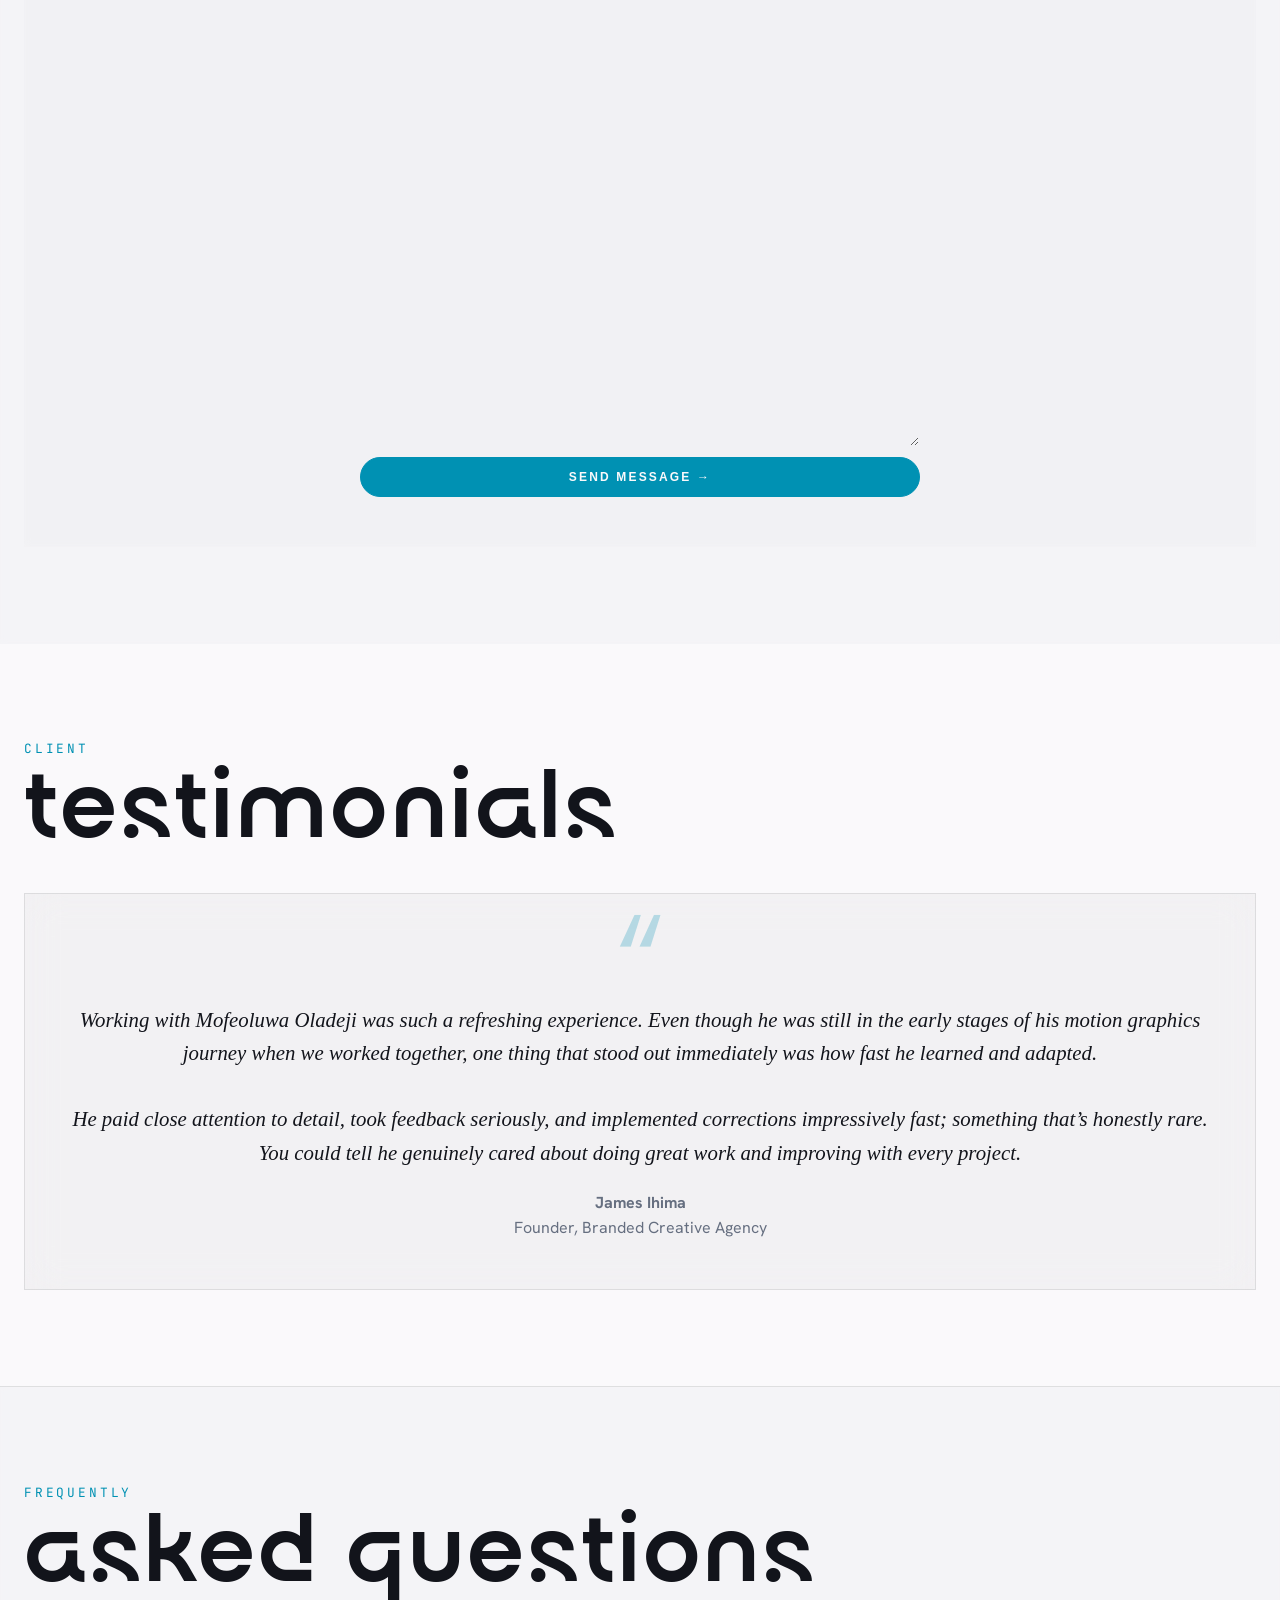
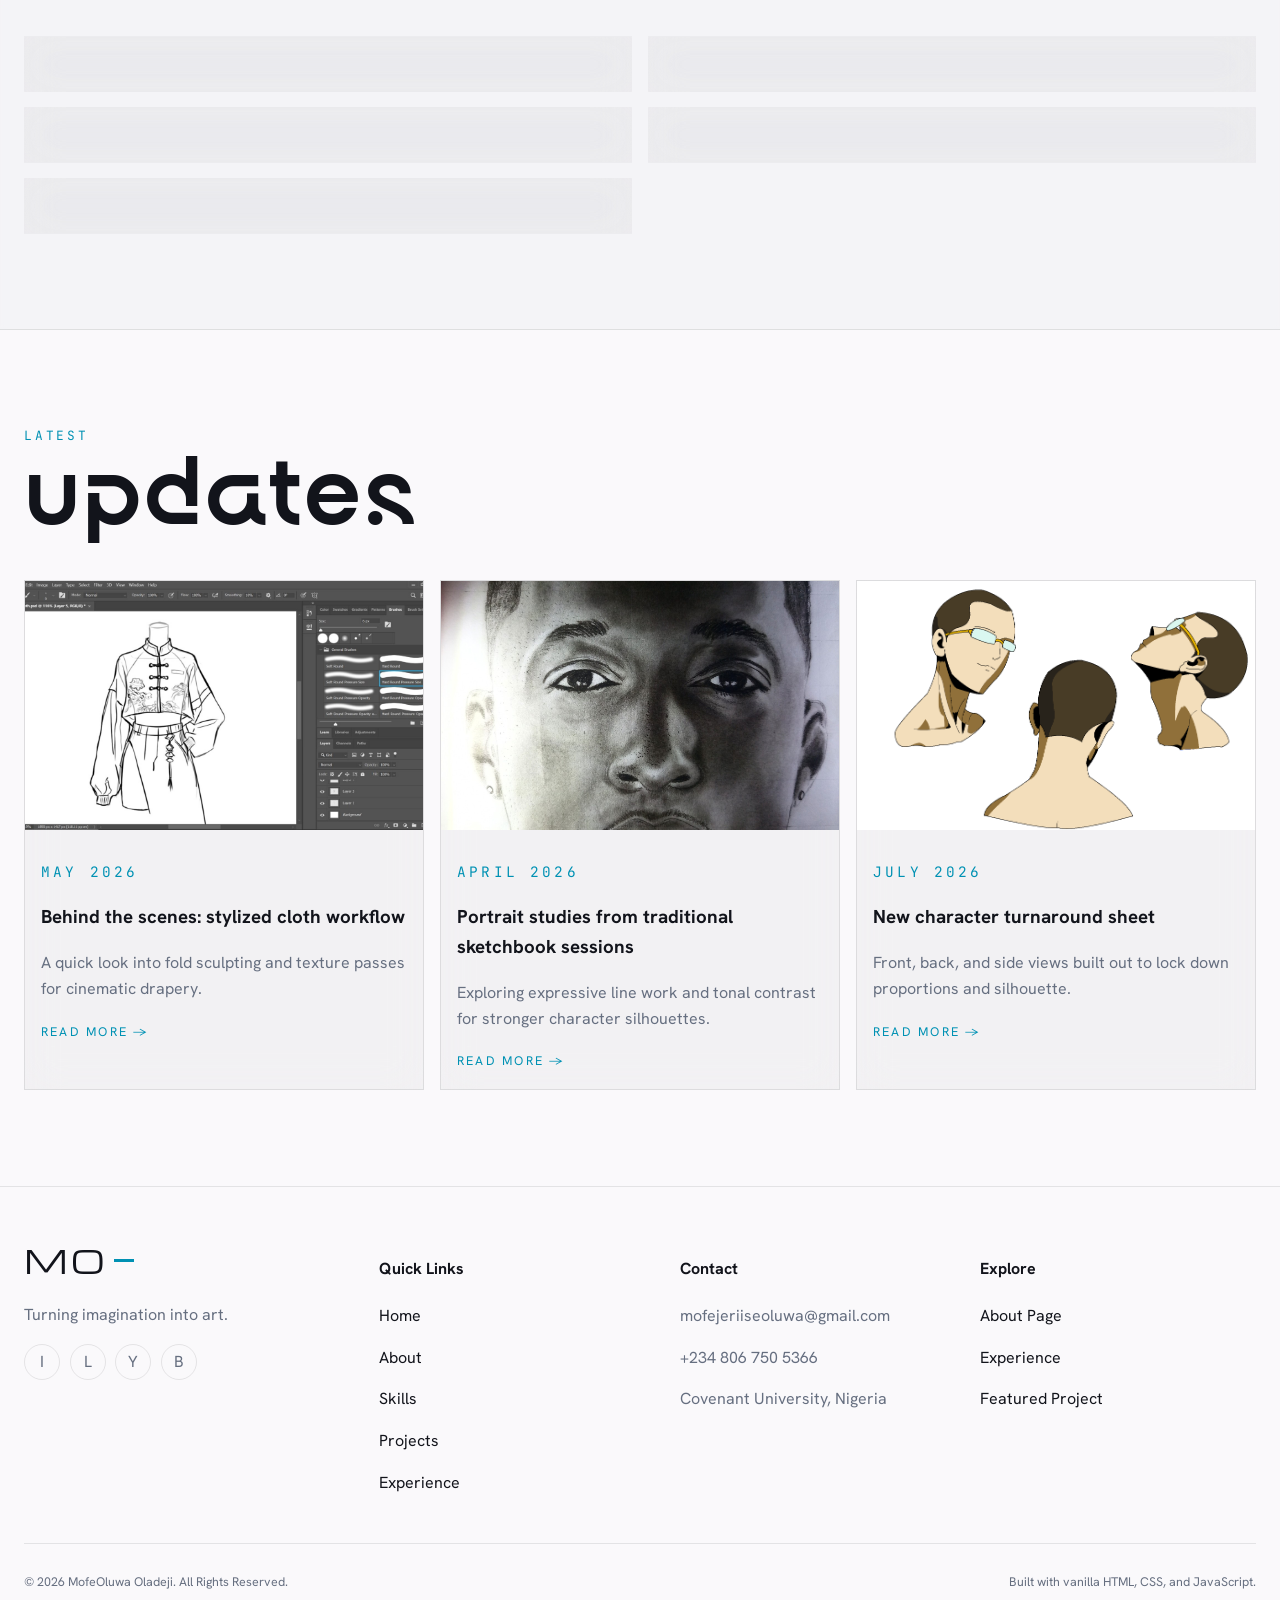
==== commit 1d151389: "Remove the sound feature entirely" ====
--- a/index.html
+++ b/index.html
@@ -115,10 +115,6 @@
         <a class="nav-link" href="#contact">Contact</a>
       </nav>
       <div class="header-tools">
-        <button id="sound-toggle" class="sound-toggle" aria-pressed="true" aria-label="Toggle interface sound">
-          <svg class="icon-on" viewBox="0 0 24 24" fill="none" stroke="currentColor" stroke-width="1.8" stroke-linecap="round" stroke-linejoin="round"><path d="M4 9v6h4l5 4V5L8 9H4z"/><path d="M17.5 8.5a5 5 0 0 1 0 7"/></svg>
-          <svg class="icon-off" viewBox="0 0 24 24" fill="none" stroke="currentColor" stroke-width="1.8" stroke-linecap="round" stroke-linejoin="round"><path d="M4 9v6h4l5 4V5L8 9H4z"/><path d="M18 9l5 6M23 9l-5 6"/></svg>
-        </button>
         <button id="theme-switch" class="theme-switch" role="switch" aria-checked="false" aria-label="Toggle light and dark mode">
           <span class="theme-switch-thumb"></span>
         </button>
--- a/styles.css
+++ b/styles.css
@@ -1261,39 +1261,6 @@
   transform: translateX(20px);
 }
 
-.sound-toggle {
-  width: 44px;
-  height: 44px;
-  border-radius: 999px;
-  border: 1px solid var(--border);
-  background: transparent;
-  color: var(--white);
-  display: grid;
-  place-items: center;
-  transition: border-color 0.3s ease, transform 0.3s cubic-bezier(0.16, 1, 0.3, 1);
-}
-
-.sound-toggle:hover {
-  border-color: var(--accent);
-}
-
-.sound-toggle svg {
-  width: 18px;
-  height: 18px;
-}
-
-.sound-toggle .icon-off {
-  display: none;
-}
-
-.sound-toggle.is-muted .icon-on {
-  display: none;
-}
-
-.sound-toggle.is-muted .icon-off {
-  display: block;
-}
-
 .header-tools {
   display: flex;
   align-items: center;
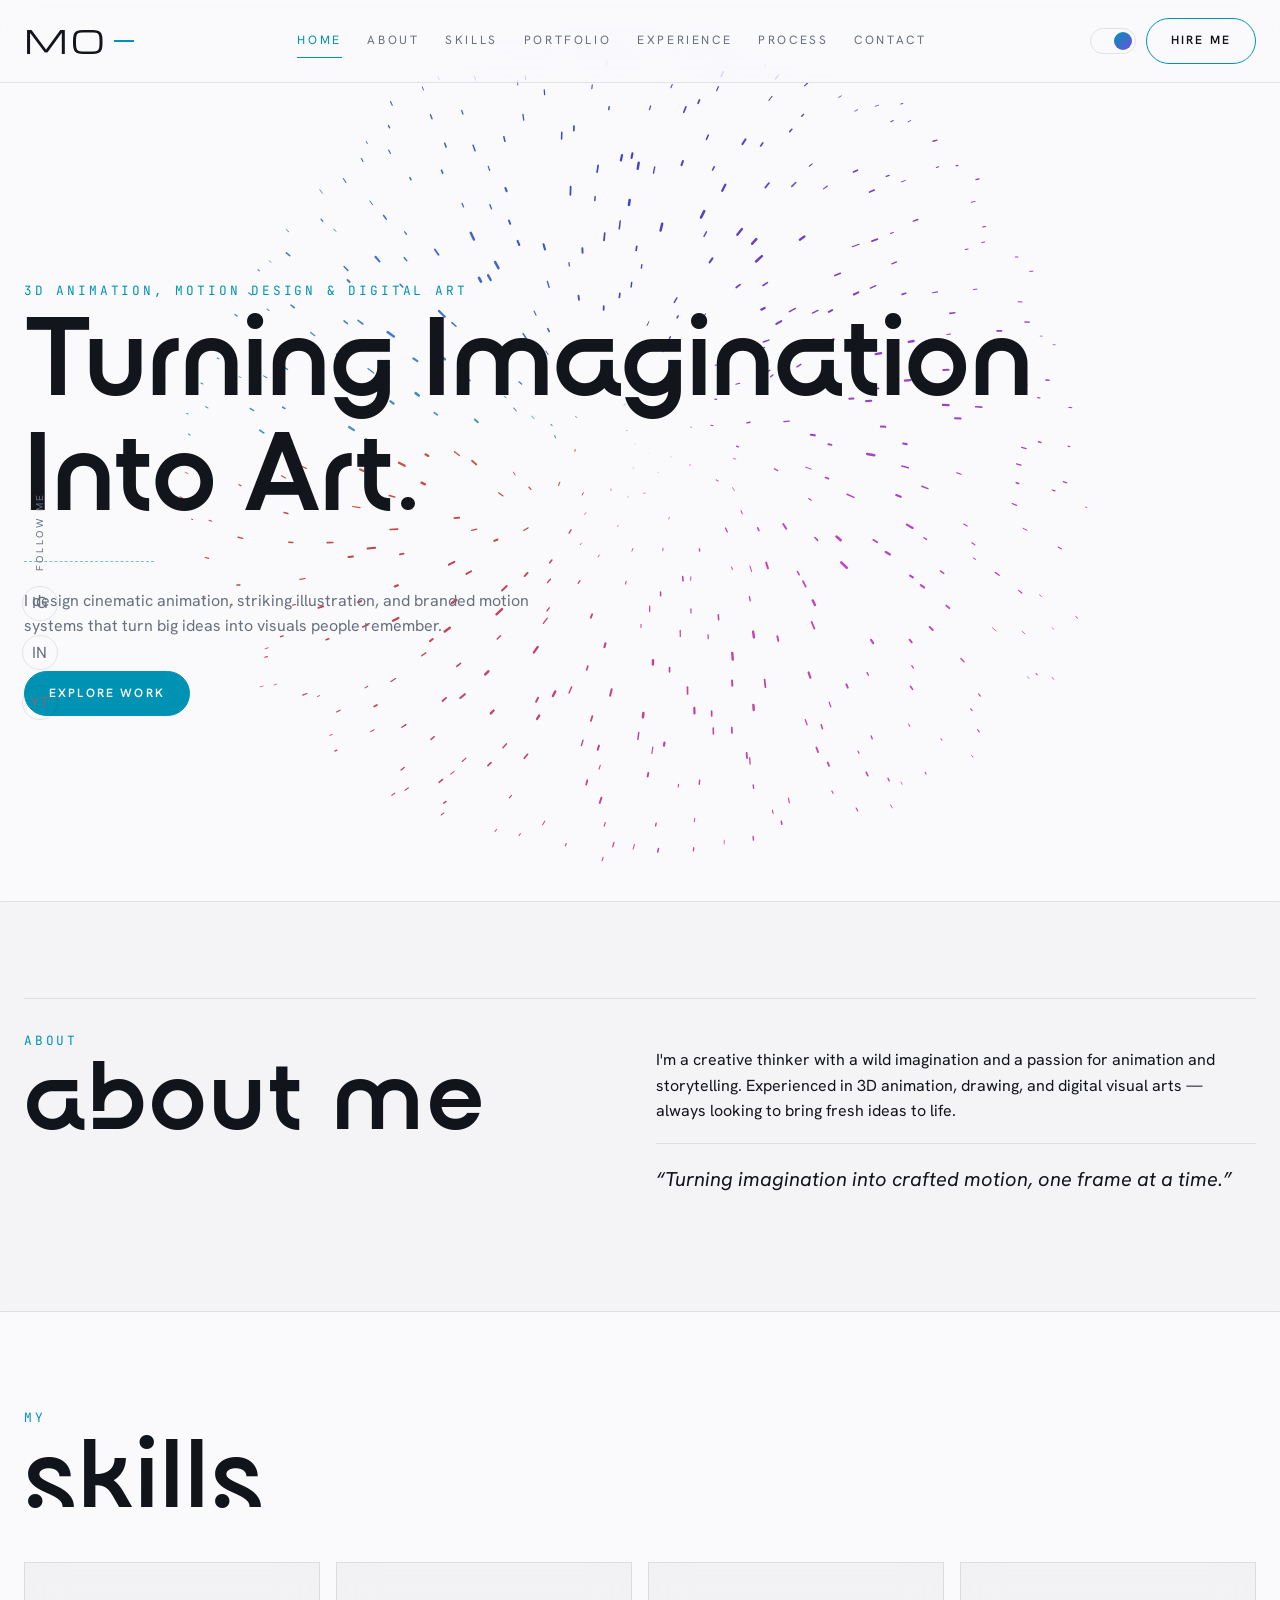
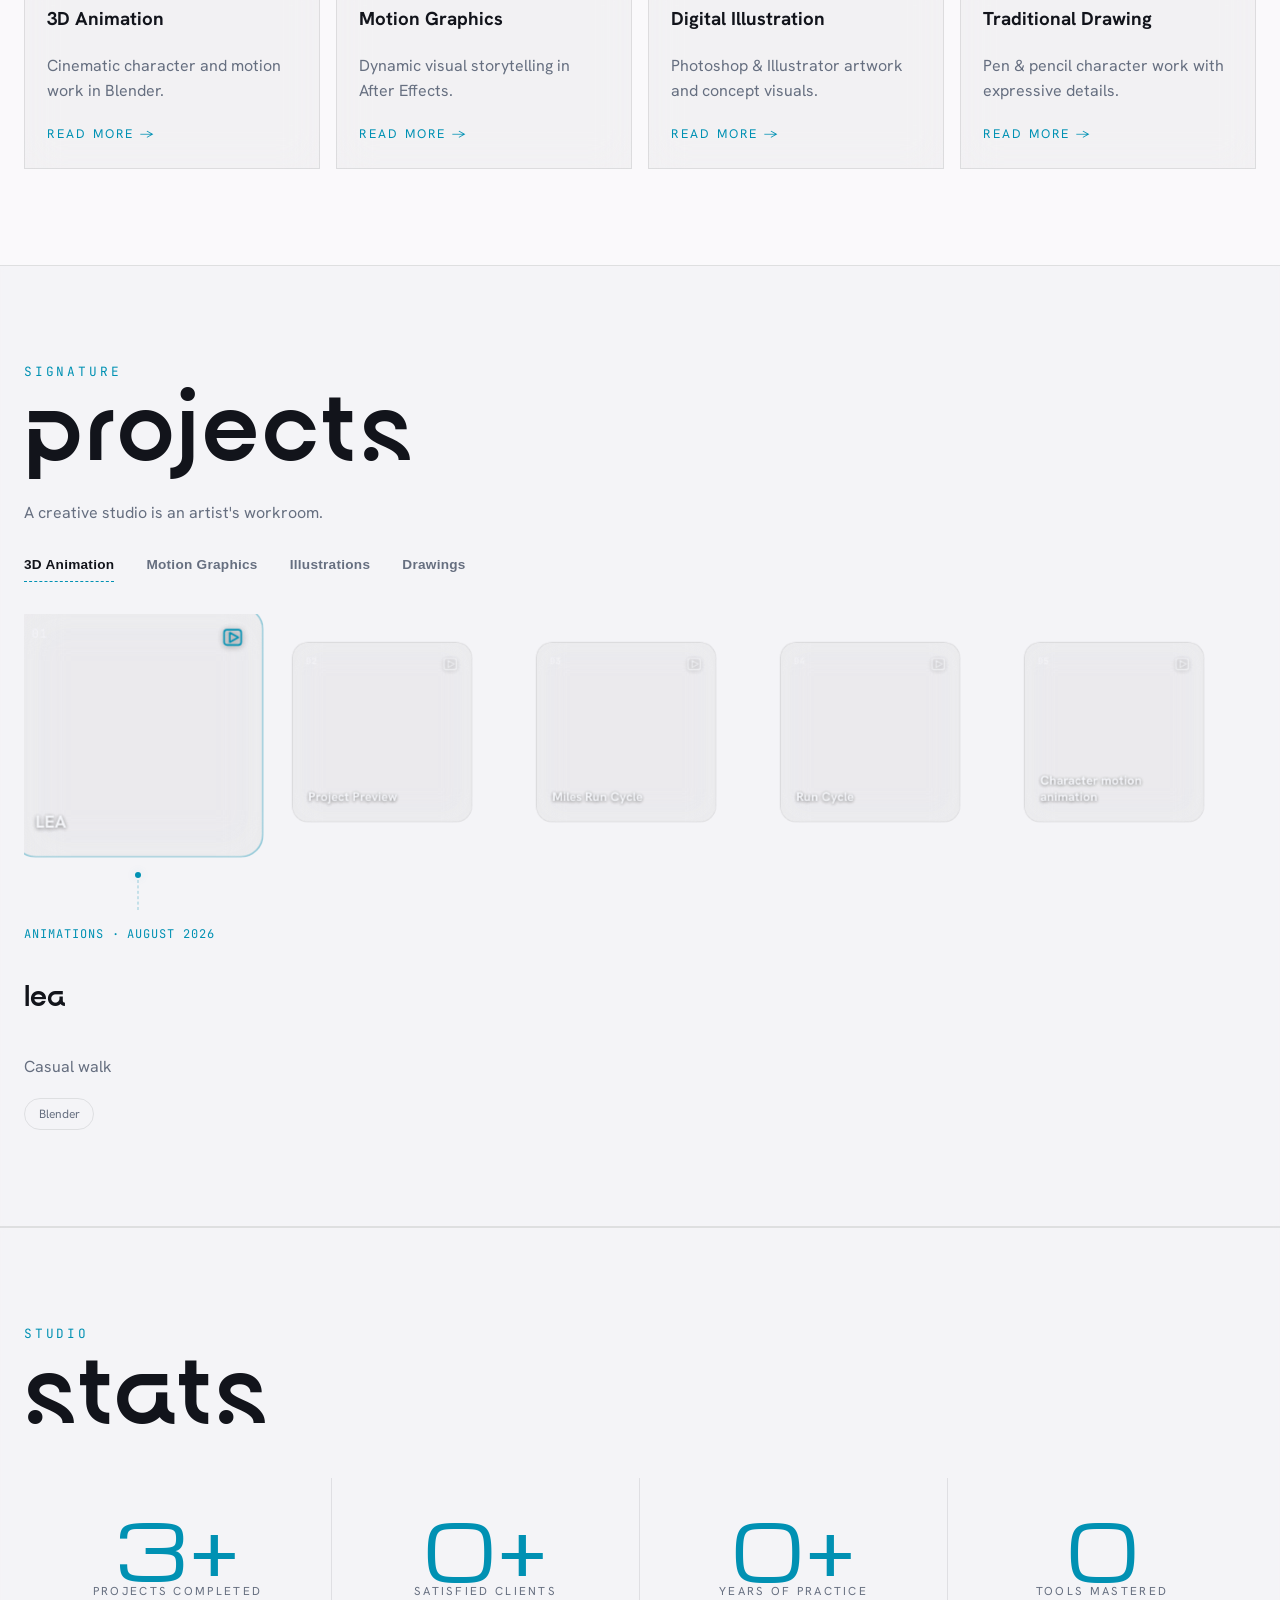
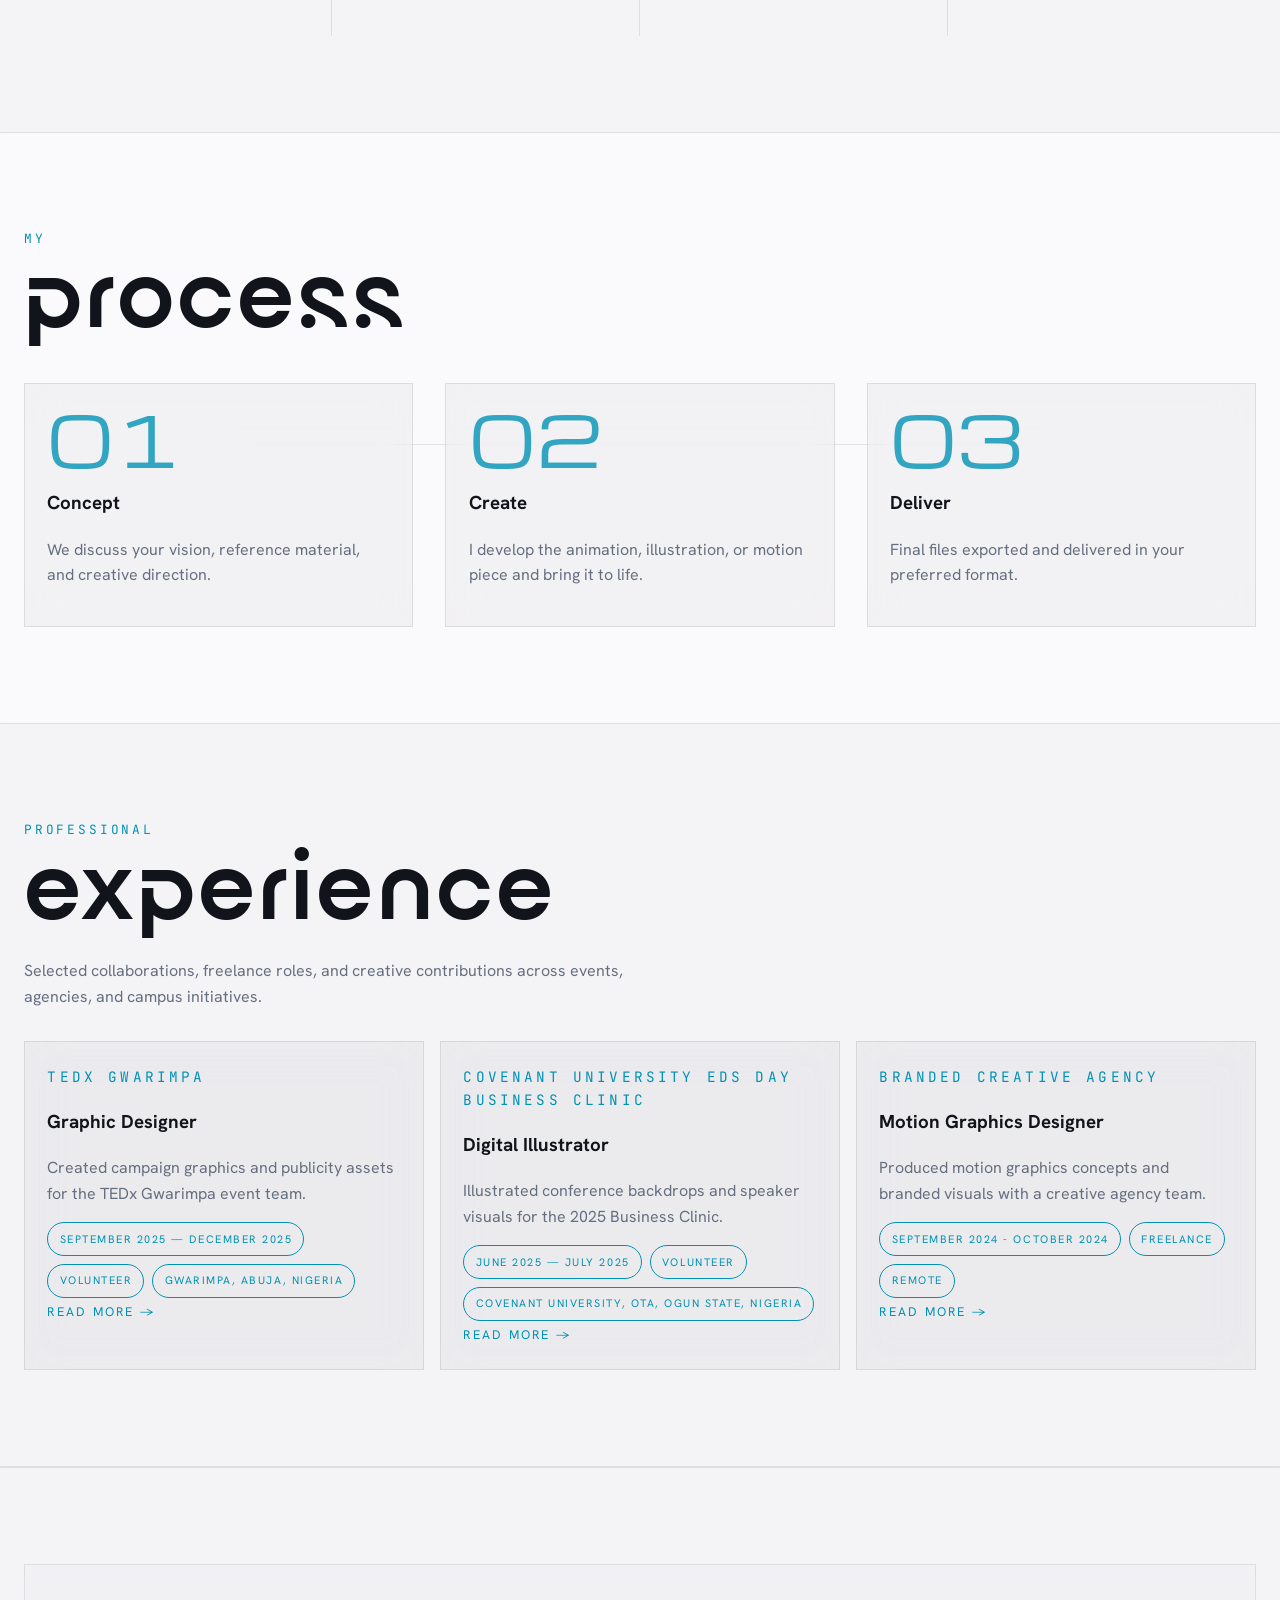
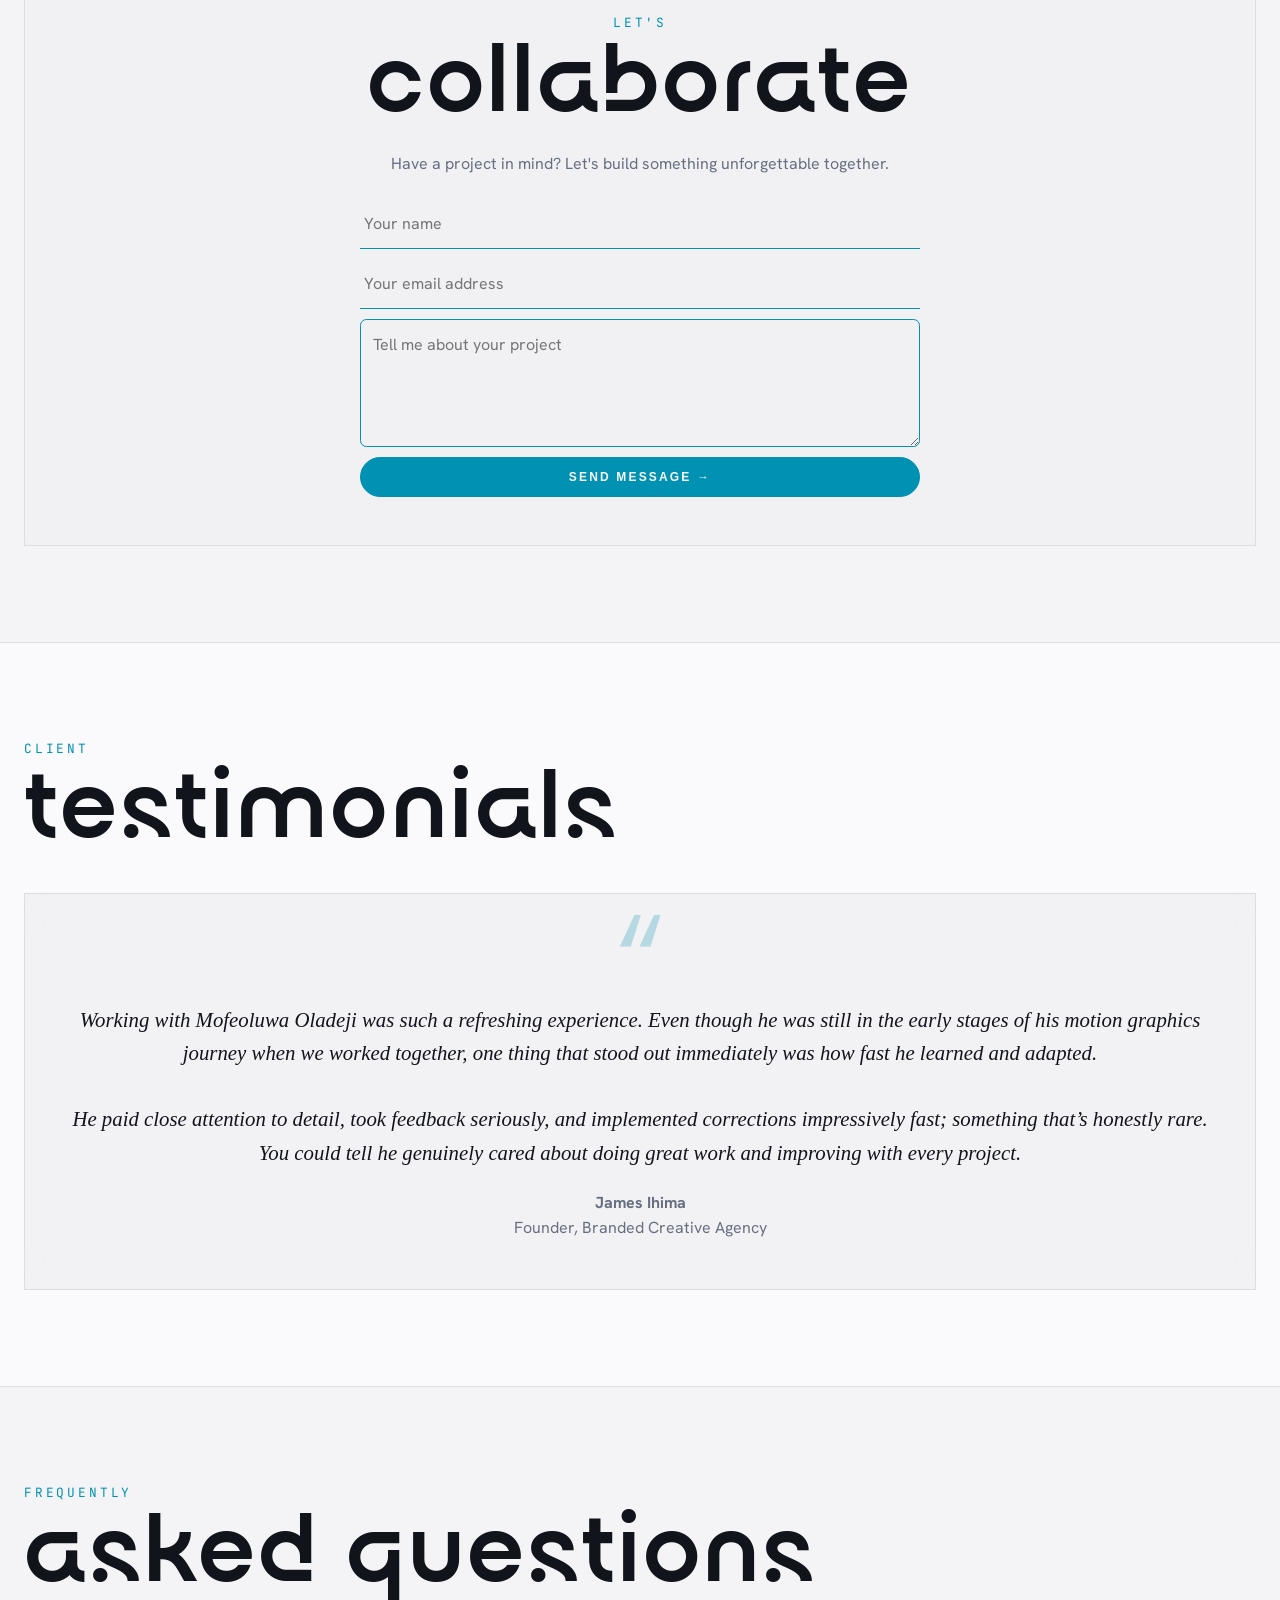
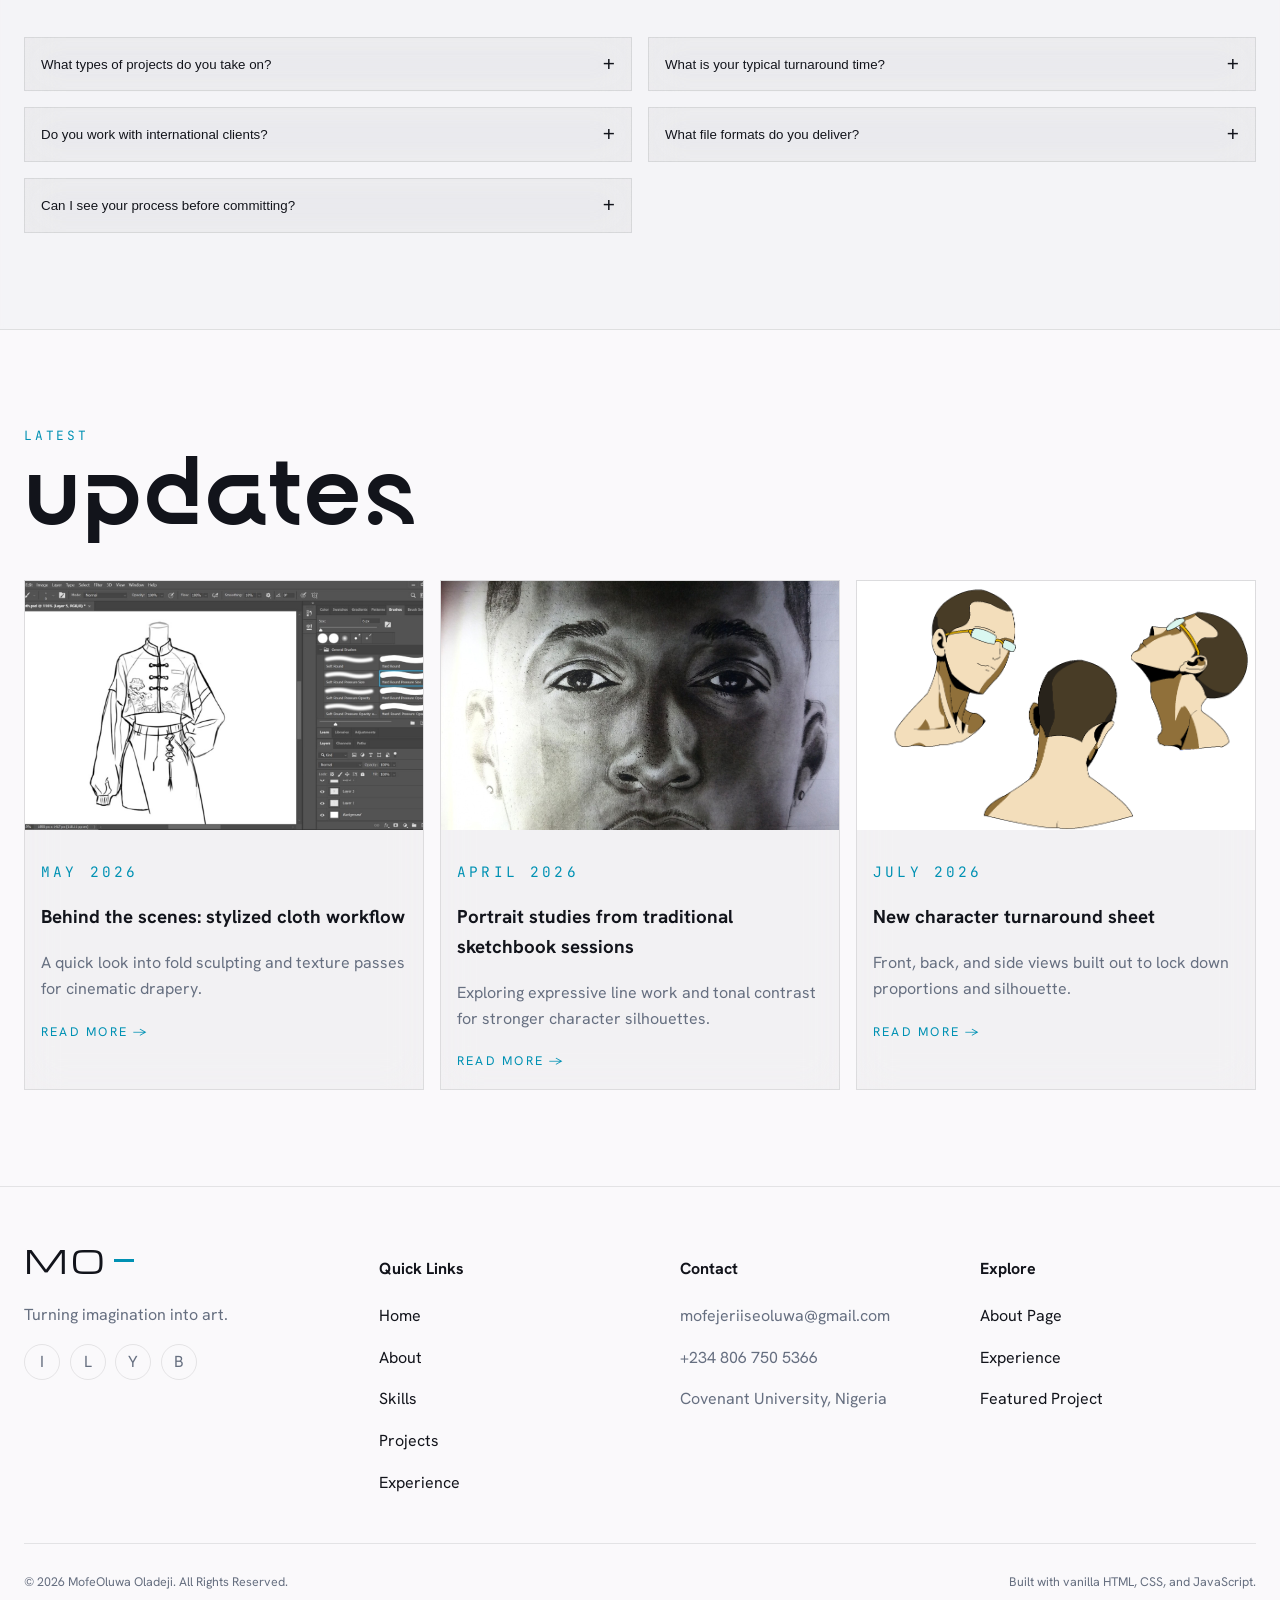
==== commit 5fda679a: "Add a dedicated Motion Graphics page with its own hero video" ====
--- a/index.html
+++ b/index.html
@@ -185,7 +185,7 @@
             <p class="muted">Cinematic character and motion work in Blender.</p>
             <span class="read-link">Read More →</span>
           </a>
-          <a href="about.html" class="skill-card reveal" data-animate data-stagger-item>
+          <a href="motion-graphics.html" class="skill-card reveal" data-animate data-stagger-item>
             <div class="skill-icon"></div>
             <h3>Motion Graphics</h3>
             <p class="muted">Dynamic visual storytelling in After Effects.</p>
--- a/styles.css
+++ b/styles.css
@@ -12,7 +12,7 @@
   --accent-glow: rgba(0, 145, 179, 0.14);
   --signal: #6c4fe0;
   --danger: #d1435c;
-  --header-bg: rgba(250, 249, 251, 0.82);
+  --header-bg: rgba(250, 249, 251, 0.35);
   --overlay-bg: rgba(250, 249, 251, 0.97);
   --white: #12141b;
   --nav-height: 82px;
@@ -31,7 +31,7 @@
   --accent-glow: rgba(79, 216, 255, 0.18);
   --signal: #8b6bff;
   --danger: #ff8f8f;
-  --header-bg: rgba(5, 5, 5, 0.82);
+  --header-bg: rgba(5, 5, 5, 0.35);
   --overlay-bg: rgba(5, 5, 5, 0.97);
   --white: #ffffff;
 }
@@ -48,7 +48,7 @@
   --accent-glow: rgba(0, 145, 179, 0.14);
   --signal: #6c4fe0;
   --danger: #d1435c;
-  --header-bg: rgba(250, 249, 251, 0.82);
+  --header-bg: rgba(250, 249, 251, 0.35);
   --overlay-bg: rgba(250, 249, 251, 0.97);
   --white: #12141b;
 }
@@ -1355,6 +1355,62 @@
   -webkit-backdrop-filter: blur(18px);
 }
 
+/* Full-bleed video hero (About page): the clip fills the entire section
+   edge-to-edge as a background layer, with a bottom-weighted scrim so the
+   overlaid heading stays legible regardless of what's playing under it -
+   text color is pinned to white here rather than following the site's
+   light/dark theme tokens, since it has to read over live video either way. */
+.about-hero {
+  position: relative;
+  min-height: calc(100vh - var(--nav-height));
+  display: flex;
+  align-items: flex-end;
+  overflow: hidden;
+  border-bottom: 1px solid var(--border);
+}
+
+.about-hero-video {
+  position: absolute;
+  inset: 0;
+  width: 100%;
+  height: 100%;
+  object-fit: cover;
+  z-index: 0;
+}
+
+.about-hero-scrim {
+  position: absolute;
+  inset: 0;
+  background: linear-gradient(180deg, rgba(0, 0, 0, 0.1) 0%, rgba(0, 0, 0, 0.15) 45%, rgba(0, 0, 0, 0.8) 100%);
+  z-index: 1;
+}
+
+.about-hero-inner {
+  position: relative;
+  z-index: 2;
+  padding: 4rem 0;
+}
+
+.about-hero-inner .section-title {
+  color: #fff;
+}
+
+.about-hero-inner .section-kicker {
+  color: rgba(255, 255, 255, 0.82);
+}
+
+@supports (height: 100svh) {
+  .about-hero {
+    min-height: calc(100svh - var(--nav-height));
+  }
+
+  @media (max-width: 768px) {
+    .about-hero {
+      min-height: calc(100svh - var(--nav-height-mobile));
+    }
+  }
+}
+
 .detail-media {
   display: block;
   width: 100%;
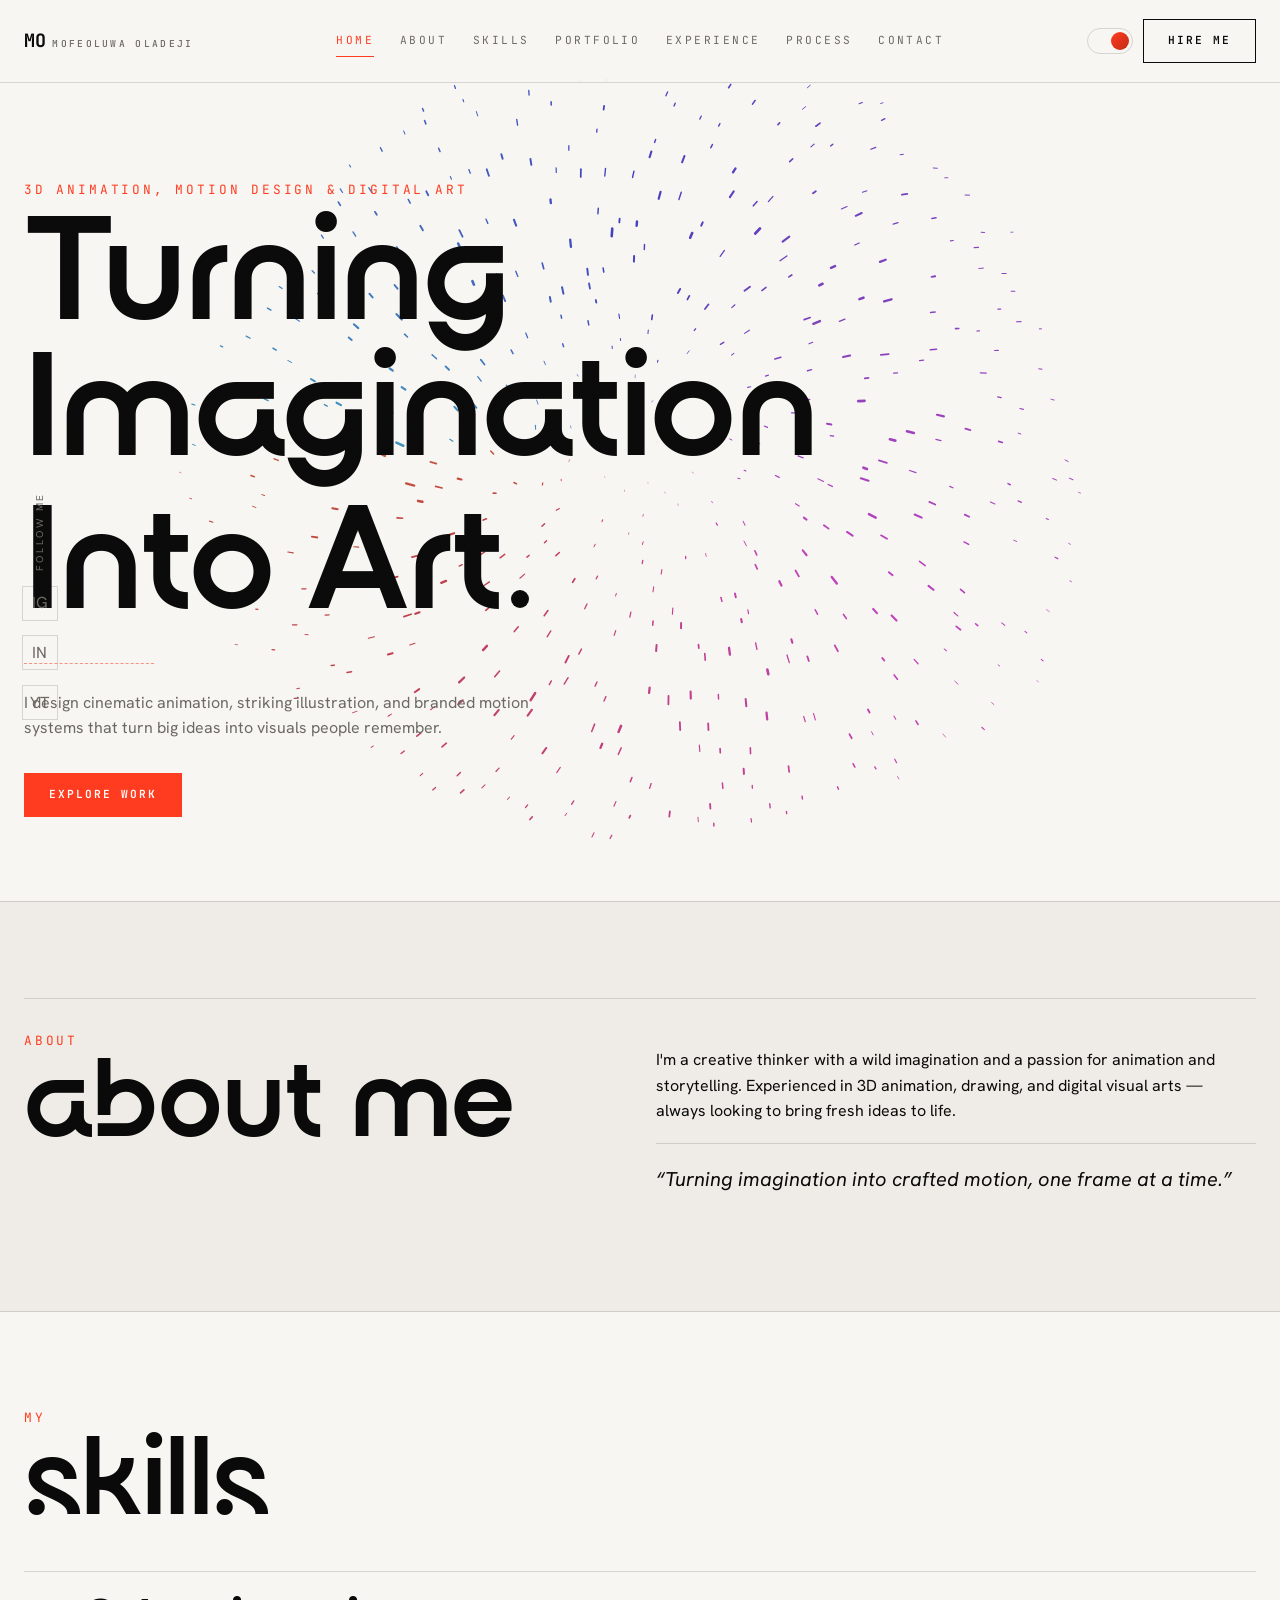
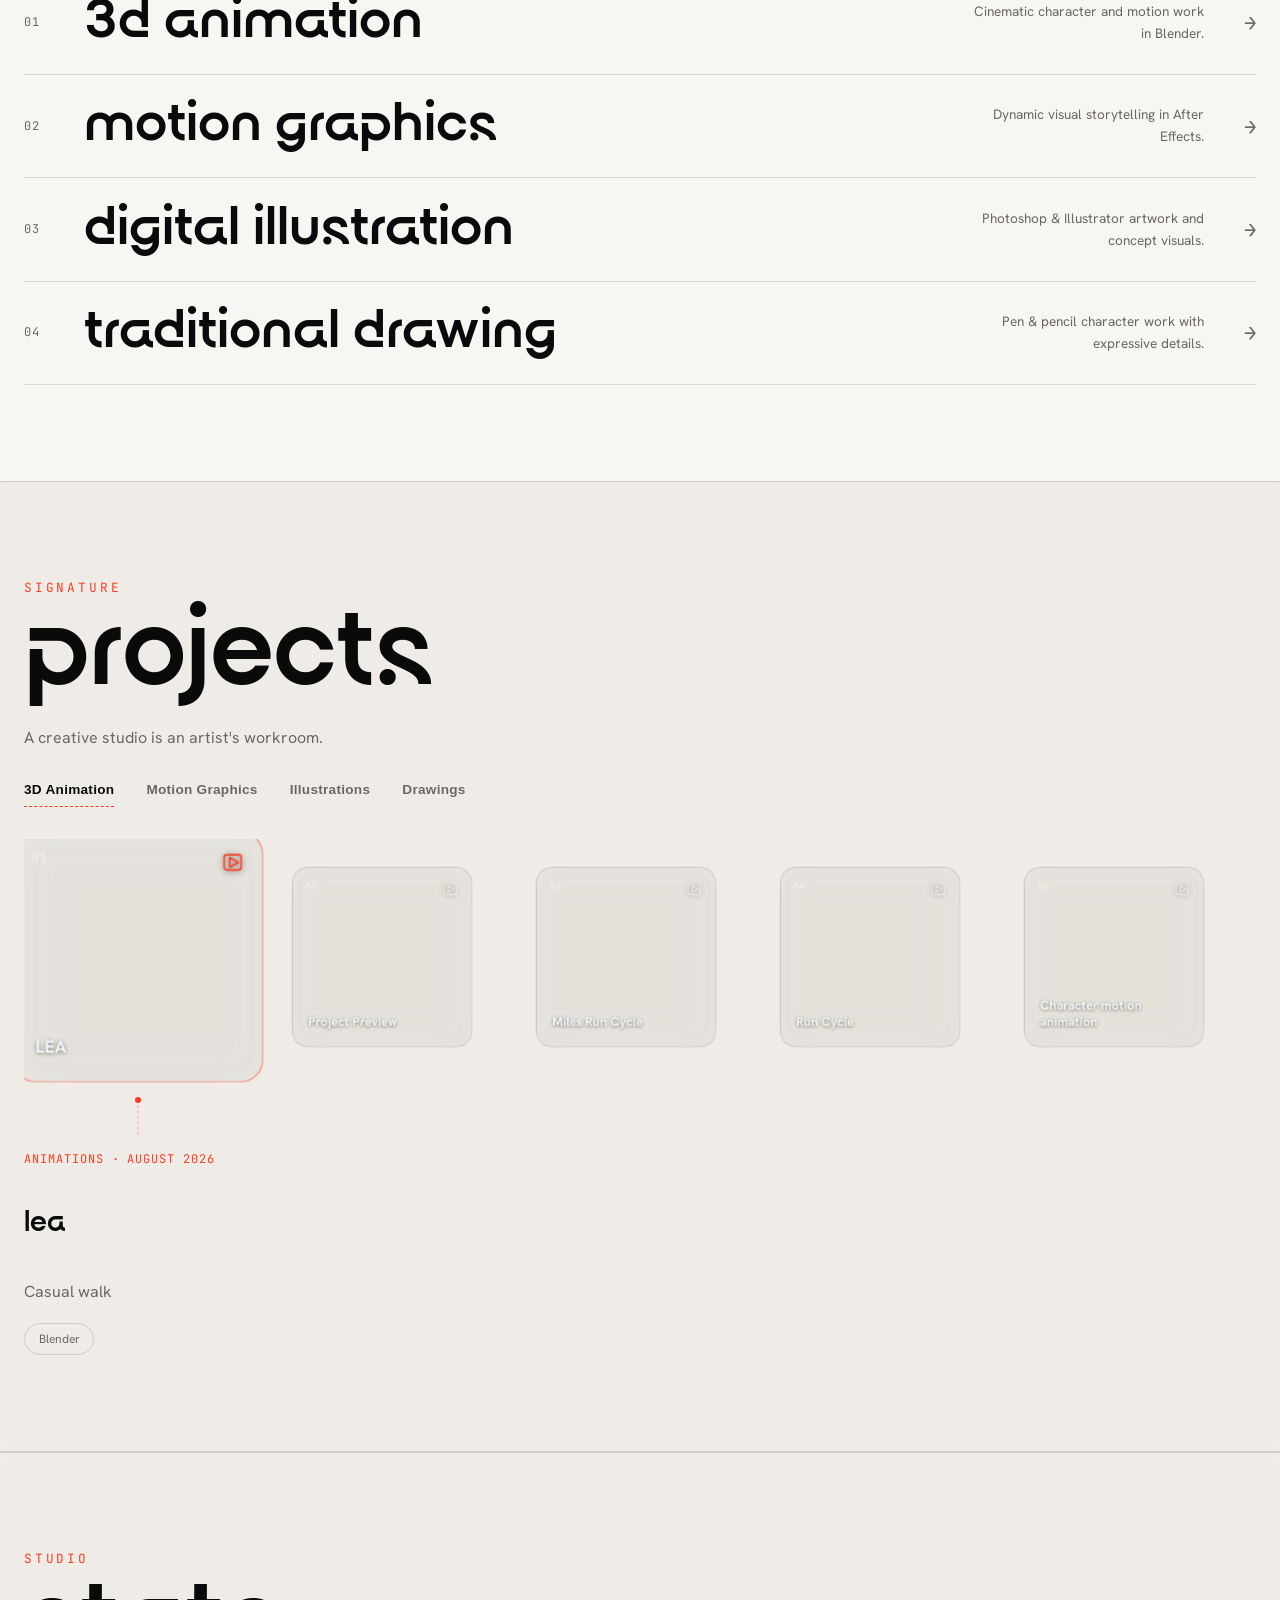
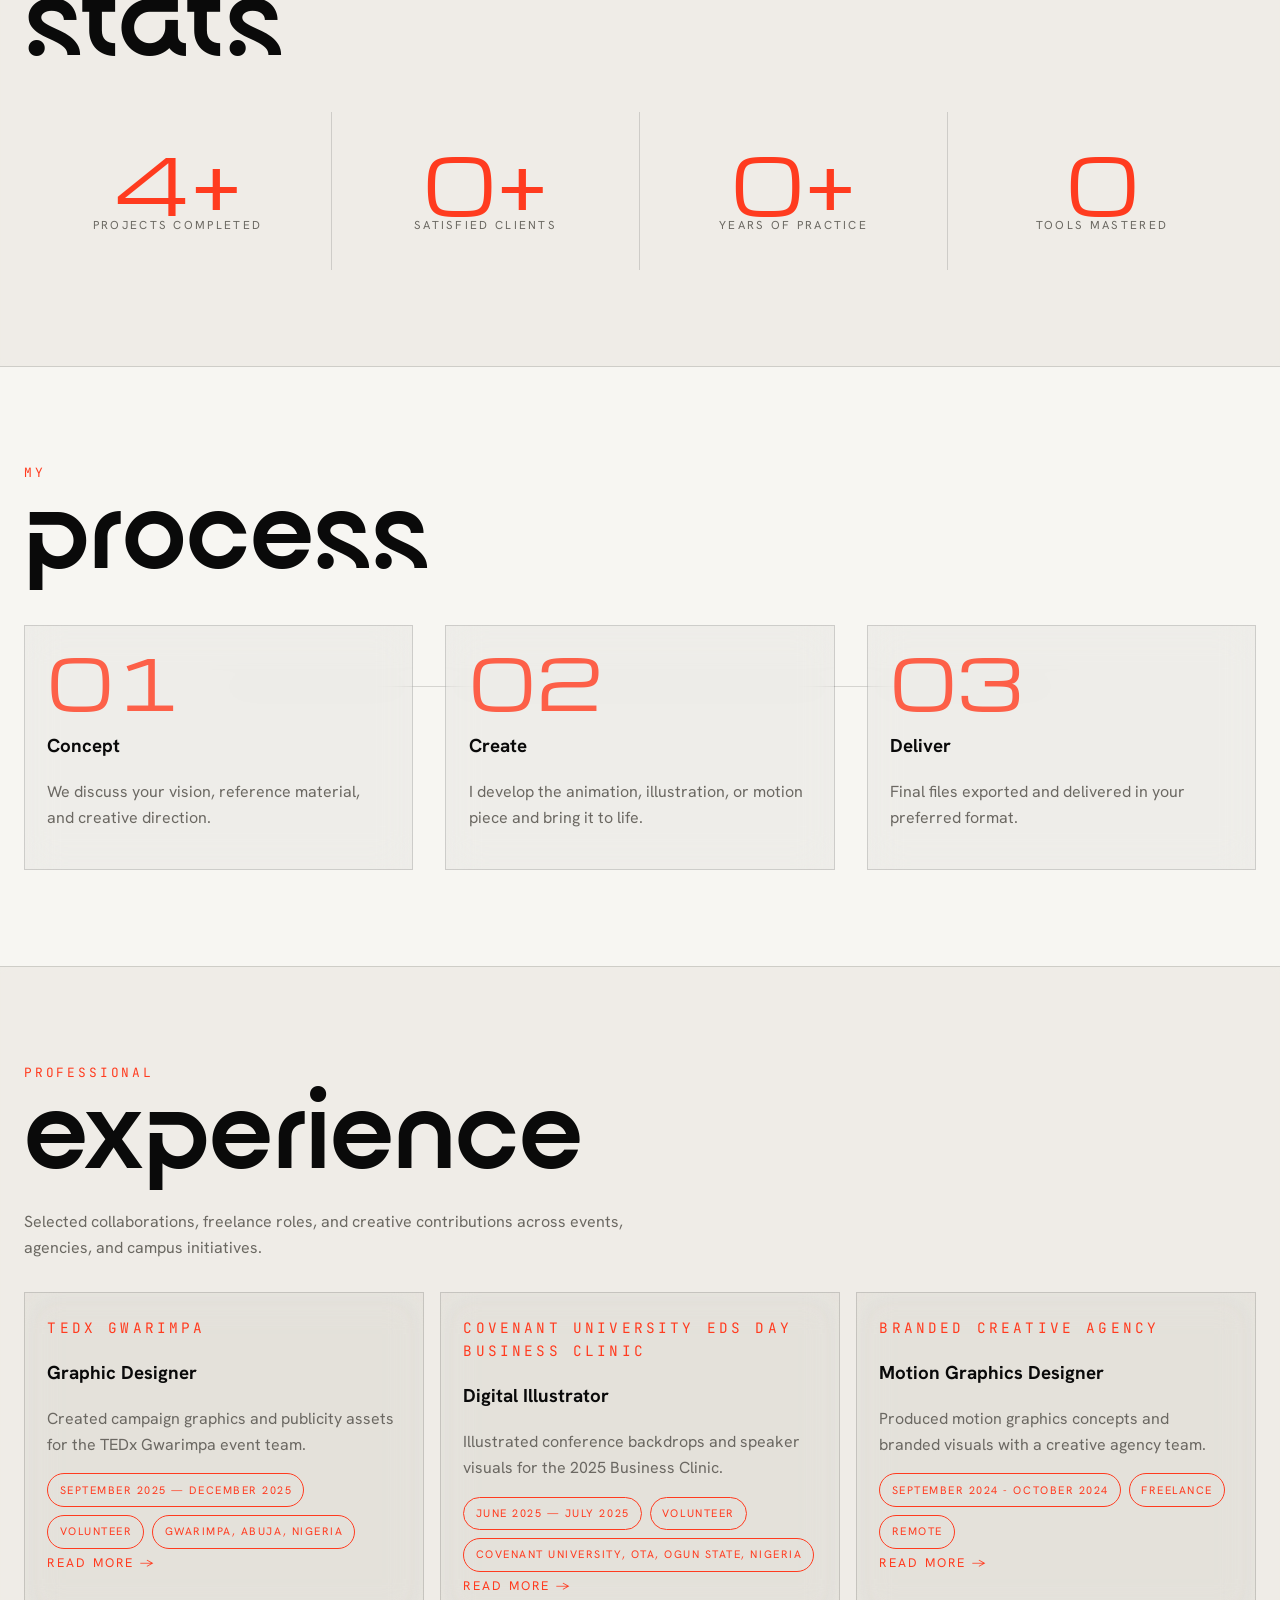
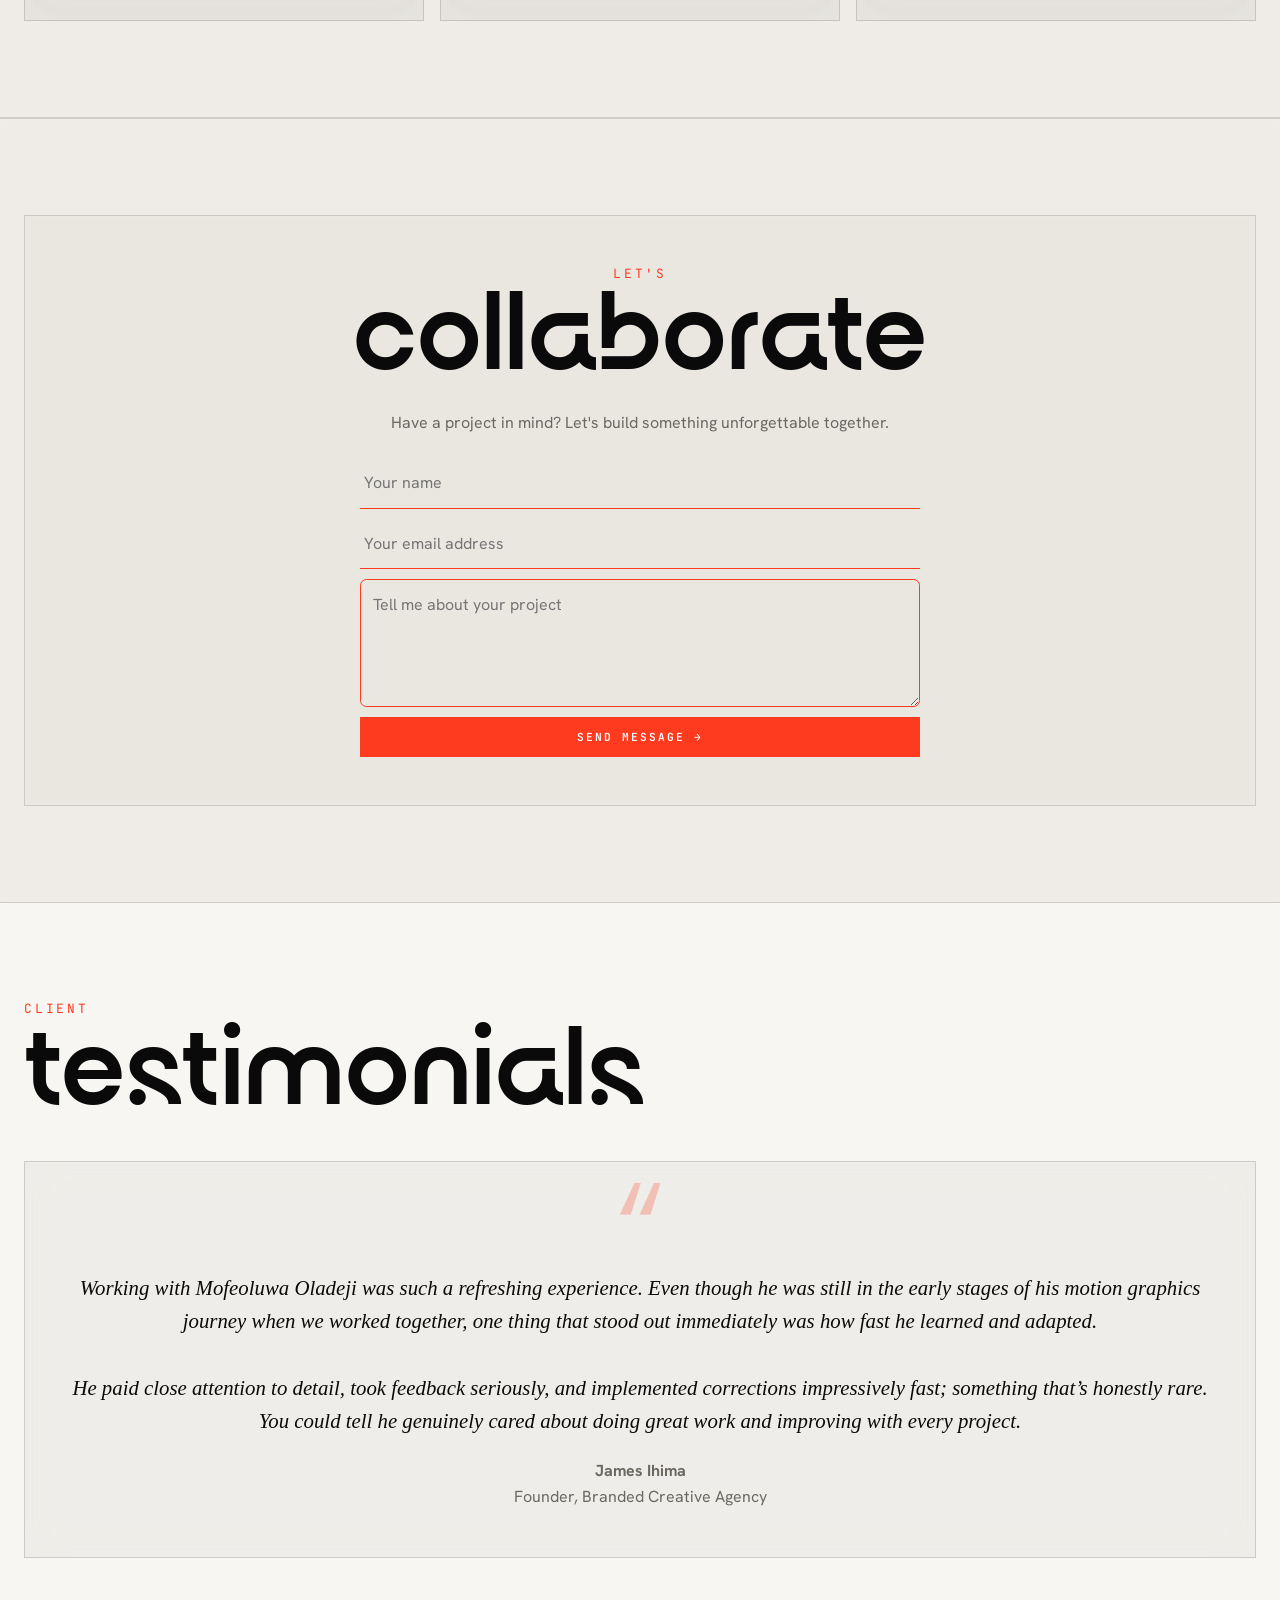
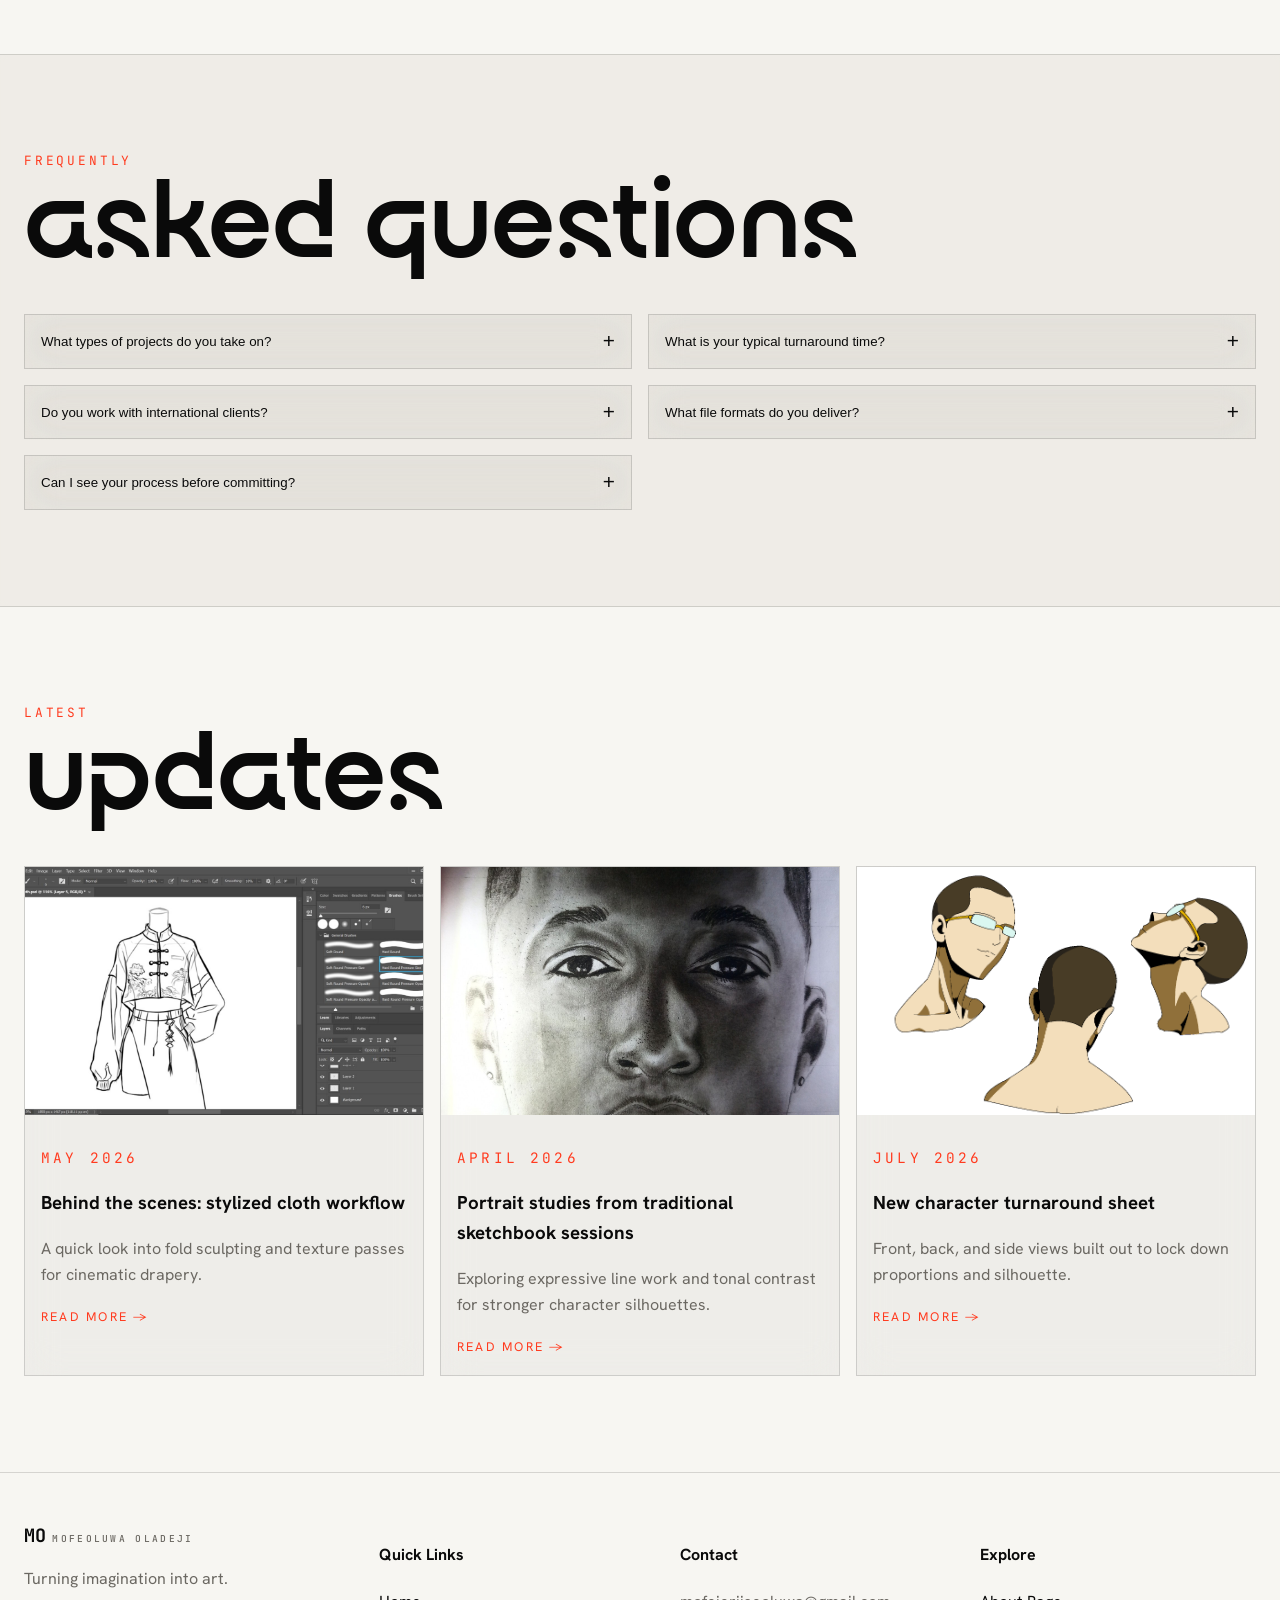
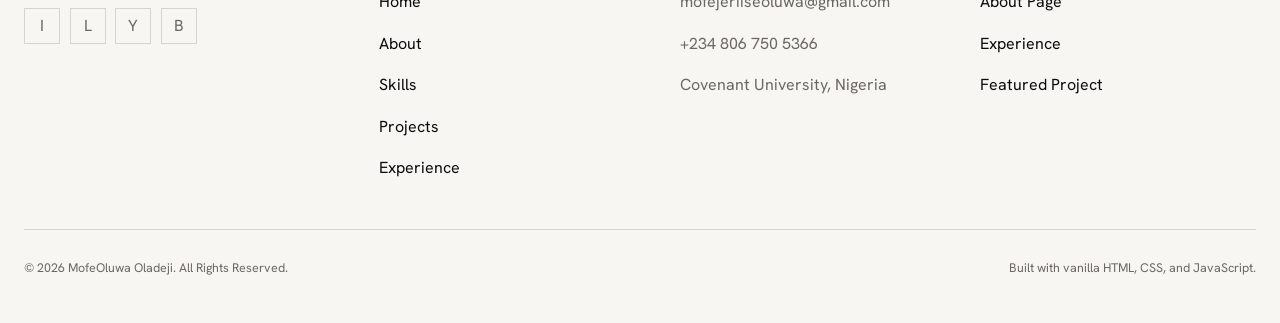
==== commit 477d4e48: "UI redesign Phase 1: "Director's Cut" — foundation + homepage above-the-fold" ====
--- a/index.html
+++ b/index.html
@@ -178,30 +178,30 @@
           <span class="section-label">My</span>
           <h2 class="section-title">Skills</h2>
         </div>
-        <div class="cards-grid">
-          <a href="about.html" class="skill-card reveal" data-animate data-stagger-item>
-            <div class="skill-icon"></div>
-            <h3>3D Animation</h3>
-            <p class="muted">Cinematic character and motion work in Blender.</p>
-            <span class="read-link">Read More →</span>
+        <div class="skills-index">
+          <a href="about.html" class="skills-row reveal" data-animate data-stagger-item>
+            <span class="skills-row-index">01</span>
+            <span class="skills-row-name">3D Animation</span>
+            <span class="skills-row-desc">Cinematic character and motion work in Blender.</span>
+            <span class="skills-row-arrow" aria-hidden="true">→</span>
           </a>
-          <a href="motion-graphics.html" class="skill-card reveal" data-animate data-stagger-item>
-            <div class="skill-icon"></div>
-            <h3>Motion Graphics</h3>
-            <p class="muted">Dynamic visual storytelling in After Effects.</p>
-            <span class="read-link">Read More →</span>
+          <a href="motion-graphics.html" class="skills-row reveal" data-animate data-stagger-item>
+            <span class="skills-row-index">02</span>
+            <span class="skills-row-name">Motion Graphics</span>
+            <span class="skills-row-desc">Dynamic visual storytelling in After Effects.</span>
+            <span class="skills-row-arrow" aria-hidden="true">→</span>
           </a>
-          <a href="about.html" class="skill-card reveal" data-animate data-stagger-item>
-            <div class="skill-icon"></div>
-            <h3>Digital Illustration</h3>
-            <p class="muted">Photoshop & Illustrator artwork and concept visuals.</p>
-            <span class="read-link">Read More →</span>
+          <a href="about.html" class="skills-row reveal" data-animate data-stagger-item>
+            <span class="skills-row-index">03</span>
+            <span class="skills-row-name">Digital Illustration</span>
+            <span class="skills-row-desc">Photoshop &amp; Illustrator artwork and concept visuals.</span>
+            <span class="skills-row-arrow" aria-hidden="true">→</span>
           </a>
-          <a href="about.html" class="skill-card reveal" data-animate data-stagger-item>
-            <div class="skill-icon"></div>
-            <h3>Traditional Drawing</h3>
-            <p class="muted">Pen & pencil character work with expressive details.</p>
-            <span class="read-link">Read More →</span>
+          <a href="about.html" class="skills-row reveal" data-animate data-stagger-item>
+            <span class="skills-row-index">04</span>
+            <span class="skills-row-name">Traditional Drawing</span>
+            <span class="skills-row-desc">Pen &amp; pencil character work with expressive details.</span>
+            <span class="skills-row-arrow" aria-hidden="true">→</span>
           </a>
         </div>
       </div>
--- a/styles.css
+++ b/styles.css
@@ -1,56 +1,58 @@
 :root {
-  /* Light is the site's default appearance regardless of OS preference -
-     dark is opt-in only, applied below via [data-theme='dark']. */
+  /* "Director's Cut": ink on paper, one hot accent, everywhere else
+     neutral. Light ("Paper") is the site's default appearance regardless
+     of OS preference - dark ("Negative Film") is opt-in only, applied
+     below via [data-theme='dark']. */
   color-scheme: light;
-  --bg: #faf9fb;
-  --bg-alt: rgba(241, 240, 244, 0.62);
-  --surface: rgba(10, 12, 20, 0.03);
-  --border: rgba(10, 12, 20, 0.09);
-  --text-primary: #12141b;
-  --text-muted: #666f80;
-  --accent: #0091b3;
-  --accent-glow: rgba(0, 145, 179, 0.14);
-  --signal: #6c4fe0;
+  --bg: #f7f6f2;
+  --bg-alt: rgba(234, 231, 224, 0.6);
+  --surface: rgba(10, 10, 10, 0.035);
+  --border: rgba(10, 10, 10, 0.14);
+  --text-primary: #0a0a0a;
+  --text-muted: #6b6862;
+  --accent: #ff3b1f;
+  --accent-glow: rgba(255, 59, 31, 0.16);
+  --signal: #c22a13;
   --danger: #d1435c;
-  --header-bg: rgba(250, 249, 251, 0.35);
-  --overlay-bg: rgba(250, 249, 251, 0.97);
-  --white: #12141b;
+  --header-bg: rgba(247, 246, 242, 0.88);
+  --overlay-bg: rgba(247, 246, 242, 0.98);
+  --white: #0a0a0a;
   --nav-height: 82px;
   --nav-height-mobile: 72px;
 }
 
 :root[data-theme='dark'] {
   color-scheme: dark;
-  --bg: #070707;
-  --bg-alt: rgba(16, 16, 16, 0.62);
-  --surface: rgba(255, 255, 255, 0.035);
-  --border: rgba(255, 255, 255, 0.09);
-  --text-primary: #f2f2f3;
-  --text-muted: #8c8f95;
-  --accent: #4fd8ff;
-  --accent-glow: rgba(79, 216, 255, 0.18);
-  --signal: #8b6bff;
-  --danger: #ff8f8f;
-  --header-bg: rgba(5, 5, 5, 0.35);
-  --overlay-bg: rgba(5, 5, 5, 0.97);
+  --bg: #050505;
+  --bg-alt: rgba(20, 20, 20, 0.6);
+  --surface: rgba(247, 246, 242, 0.045);
+  --border: rgba(247, 246, 242, 0.12);
+  --text-primary: #f7f6f2;
+  --text-muted: #9a968c;
+  --accent: #ff5a3c;
+  --accent-glow: rgba(255, 90, 60, 0.22);
+  --signal: #ff8a6b;
+  --danger: #ff6a6a;
+  --header-bg: rgba(5, 5, 5, 0.88);
+  --overlay-bg: rgba(5, 5, 5, 0.98);
   --white: #ffffff;
 }
 
 :root[data-theme='light'] {
   color-scheme: light;
-  --bg: #faf9fb;
-  --bg-alt: rgba(241, 240, 244, 0.62);
-  --surface: rgba(10, 12, 20, 0.03);
-  --border: rgba(10, 12, 20, 0.09);
-  --text-primary: #12141b;
-  --text-muted: #666f80;
-  --accent: #0091b3;
-  --accent-glow: rgba(0, 145, 179, 0.14);
-  --signal: #6c4fe0;
+  --bg: #f7f6f2;
+  --bg-alt: rgba(234, 231, 224, 0.6);
+  --surface: rgba(10, 10, 10, 0.035);
+  --border: rgba(10, 10, 10, 0.14);
+  --text-primary: #0a0a0a;
+  --text-muted: #6b6862;
+  --accent: #ff3b1f;
+  --accent-glow: rgba(255, 59, 31, 0.16);
+  --signal: #c22a13;
   --danger: #d1435c;
-  --header-bg: rgba(250, 249, 251, 0.35);
-  --overlay-bg: rgba(250, 249, 251, 0.97);
-  --white: #12141b;
+  --header-bg: rgba(247, 246, 242, 0.88);
+  --overlay-bg: rgba(247, 246, 242, 0.98);
+  --white: #0a0a0a;
 }
 
 body {
@@ -119,9 +121,9 @@
 .section-title {
   margin: 0.25rem 0 0;
   font-family: 'Surgena', sans-serif;
-  font-size: clamp(2.8rem, 8vw, 6.4rem);
-  letter-spacing: 0.03em;
-  line-height: 0.95;
+  font-size: clamp(3rem, 9vw, 7.6rem);
+  letter-spacing: -0.005em;
+  line-height: 0.92;
   text-transform: lowercase;
 }
 
@@ -147,8 +149,8 @@
   top: 0;
   z-index: 30;
   background: var(--header-bg);
-  backdrop-filter: blur(16px) saturate(140%);
-  -webkit-backdrop-filter: blur(16px) saturate(140%);
+  backdrop-filter: blur(6px);
+  -webkit-backdrop-filter: blur(6px);
   border-bottom: 1px solid var(--border);
   transition: background 0.5s ease, border-color 0.5s ease;
 }
@@ -161,21 +163,33 @@
   gap: 1rem;
 }
 
+/* Slate-mark logo: a plain monospace frame number rather than a rounded
+   "app icon" wordmark - reads like a shot slate label, not a SaaS brand. */
 .logo {
-  font-family: 'Michroma', sans-serif;
-  font-size: 2rem;
-  letter-spacing: 0.08em;
+  font-family: 'JetBrains Mono', monospace;
+  font-weight: 700;
+  font-size: 1.15rem;
+  letter-spacing: 0.02em;
   position: relative;
   display: inline-flex;
-  align-items: center;
+  align-items: baseline;
+  gap: 0.35rem;
+  color: var(--text-primary);
 }
 
 .logo::after {
-  content: '';
-  width: 1.25rem;
-  height: 0.16rem;
-  background: var(--accent);
-  margin-left: 0.4rem;
+  content: 'MOFEOLUWA OLADEJI';
+  font-size: 0.6rem;
+  letter-spacing: 0.24em;
+  color: var(--text-muted);
+  font-weight: 500;
+  display: none;
+}
+
+@media (min-width: 700px) {
+  .logo::after {
+    display: inline;
+  }
 }
 
 .nav-links {
@@ -185,7 +199,8 @@
 
 .nav-link {
   position: relative;
-  font-size: 0.75rem;
+  font-family: 'JetBrains Mono', monospace;
+  font-size: 0.7rem;
   letter-spacing: 0.22em;
   text-transform: uppercase;
   color: var(--text-muted);
@@ -215,26 +230,31 @@
   transform: scaleX(1);
 }
 
+/* Buttons: sharp corners, no fill at rest - a slate/stamp reads as
+   deliberate and printed, not a rounded "app" pill. */
 .nav-cta,
 .btn {
   display: inline-flex;
   align-items: center;
   justify-content: center;
   gap: 0.5rem;
-  border-radius: 999px;
-  border: 1px solid var(--accent);
+  border-radius: 0;
+  border: 1px solid var(--text-primary);
   padding: 0.75rem 1.5rem;
-  font-size: 0.75rem;
+  font-family: 'JetBrains Mono', monospace;
+  font-size: 0.7rem;
   letter-spacing: 0.18em;
   text-transform: uppercase;
   font-weight: 600;
-  transition: all 0.3s ease;
+  color: var(--text-primary);
+  transition: all 0.25s ease;
 }
 
 .nav-cta:hover,
 .btn-primary {
   background: var(--accent);
-  color: var(--bg);
+  border-color: var(--accent);
+  color: #fff;
 }
 
 .btn-primary:hover {
@@ -255,7 +275,7 @@
   display: none;
   width: 44px;
   height: 44px;
-  border-radius: 999px;
+  border-radius: 0;
   border: 1px solid var(--border);
   color: var(--white);
   background: transparent;
@@ -266,8 +286,8 @@
   inset: 0;
   z-index: 40;
   background: var(--overlay-bg);
-  backdrop-filter: blur(20px);
-  -webkit-backdrop-filter: blur(20px);
+  backdrop-filter: blur(6px);
+  -webkit-backdrop-filter: blur(6px);
   display: flex;
   flex-direction: column;
   align-items: center;
@@ -282,10 +302,16 @@
 }
 
 .mobile-menu a {
-  font-family: 'Michroma', sans-serif;
-  font-size: 2rem;
-  letter-spacing: 0.08em;
-  text-transform: uppercase;
+  font-family: 'Surgena', sans-serif;
+  font-size: clamp(2.4rem, 11vw, 3.2rem);
+  letter-spacing: 0.01em;
+  text-transform: lowercase;
+  color: var(--text-primary);
+}
+
+.mobile-menu a:hover,
+.mobile-menu a:active {
+  color: var(--accent);
 }
 
 .hero {
@@ -314,8 +340,9 @@
 
 .hero-line {
   font-family: 'Surgena', sans-serif;
-  font-size: clamp(3rem, 9vw, 8rem);
-  line-height: 0.92;
+  font-size: clamp(3.4rem, 12vw, 10.5rem);
+  line-height: 0.88;
+  letter-spacing: -0.01em;
   text-transform: capitalize;
   margin: 0;
 }
@@ -574,7 +601,7 @@
 .hero-side a {
   width: 2.2rem;
   height: 2.2rem;
-  border-radius: 999px;
+  border-radius: 0;
   border: 1px solid var(--border);
   display: grid;
   place-items: center;
@@ -628,6 +655,84 @@
   font-family: 'Hanken Grotesk', serif;
   font-style: italic;
   font-size: 1.25rem;
+}
+
+/* Skills as an editorial index, not a grid of bordered cards - a plain
+   numbered list where the craft name itself is the largest thing on the
+   page and the only decoration is a hairline rule + a hover shift into
+   the one accent color, rather than a box per item. */
+.skills-index {
+  border-top: 1px solid var(--border);
+}
+
+.skills-row {
+  display: grid;
+  grid-template-columns: 2.2rem 1fr 1.6rem;
+  grid-template-areas: "index name arrow" "index desc arrow";
+  align-items: baseline;
+  column-gap: 1.25rem;
+  padding: 1.4rem 0;
+  border-bottom: 1px solid var(--border);
+  color: var(--text-primary);
+  transition: padding-left 0.3s cubic-bezier(0.16, 1, 0.3, 1), color 0.3s ease;
+}
+
+.skills-row-index {
+  grid-area: index;
+  font-family: 'JetBrains Mono', monospace;
+  font-size: 0.75rem;
+  color: var(--text-muted);
+  letter-spacing: 0.06em;
+}
+
+.skills-row-name {
+  grid-area: name;
+  font-family: 'Surgena', sans-serif;
+  font-size: clamp(1.9rem, 5.4vw, 3.6rem);
+  line-height: 1;
+  text-transform: lowercase;
+}
+
+.skills-row-desc {
+  grid-area: desc;
+  font-size: 0.85rem;
+  color: var(--text-muted);
+  max-width: 30ch;
+  margin-top: 0.4rem;
+}
+
+.skills-row-arrow {
+  grid-area: arrow;
+  align-self: center;
+  justify-self: end;
+  font-family: 'JetBrains Mono', monospace;
+  font-size: 1.3rem;
+  color: var(--text-muted);
+  transition: transform 0.3s cubic-bezier(0.16, 1, 0.3, 1), color 0.3s ease;
+}
+
+@media (min-width: 640px) {
+  .skills-row {
+    grid-template-columns: 2.5rem 1fr auto 2rem;
+    grid-template-areas: "index name desc arrow";
+    align-items: center;
+  }
+
+  .skills-row-desc {
+    text-align: right;
+    justify-self: end;
+    margin-top: 0;
+  }
+}
+
+.skills-row:hover {
+  color: var(--accent);
+  padding-left: 0.75rem;
+}
+
+.skills-row:hover .skills-row-arrow {
+  transform: translateX(6px);
+  color: var(--accent);
 }
 
 .cards-grid {
@@ -1128,7 +1233,7 @@
 .social {
   width: 36px;
   height: 36px;
-  border-radius: 999px;
+  border-radius: 0;
   border: 1px solid var(--border);
   display: grid;
   place-items: center;
@@ -1158,13 +1263,16 @@
   cursor: none !important;
 }
 
+/* A viewfinder reticle, not a generic ring-cursor: a rotated square
+   bracket plus a tiny plus-mark center, reading as a camera/director's
+   viewfinder rather than the circle+dot pattern seen on countless sites.
+   mix-blend-mode:difference still does the work of staying visible
+   against any footage or theme without per-theme color logic. */
 .custom-cursor,
 .custom-cursor-dot {
   position: fixed;
   left: 0;
   top: 0;
-  border-radius: 999px;
-  transform: translate(-50%, -50%);
   pointer-events: none;
   z-index: 200;
   opacity: 0;
@@ -1173,16 +1281,20 @@
 }
 
 .custom-cursor {
-  width: 38px;
-  height: 38px;
+  width: 26px;
+  height: 26px;
   background: transparent;
   border: 1.3px solid #fff;
-  transition: opacity 0.25s ease, width 0.4s cubic-bezier(0.16, 1, 0.3, 1), height 0.4s cubic-bezier(0.16, 1, 0.3, 1), border-width 0.4s ease;
+  border-radius: 0;
+  transform: translate(-50%, -50%) rotate(45deg);
+  transition: opacity 0.25s ease, width 0.4s cubic-bezier(0.16, 1, 0.3, 1), height 0.4s cubic-bezier(0.16, 1, 0.3, 1), border-width 0.4s ease, background 0.3s ease;
 }
 
 .custom-cursor-dot {
-  width: 7px;
-  height: 7px;
+  width: 3px;
+  height: 3px;
+  border-radius: 999px;
+  transform: translate(-50%, -50%);
   transition: opacity 0.25s ease, width 0.3s cubic-bezier(0.16, 1, 0.3, 1), height 0.3s cubic-bezier(0.16, 1, 0.3, 1);
 }
 
@@ -1198,10 +1310,11 @@
 }
 
 .cursor-hover .custom-cursor {
-  width: 64px;
-  height: 64px;
-  background: rgba(255, 255, 255, 0.12);
-  border-width: 0;
+  width: 52px;
+  height: 52px;
+  background: transparent;
+  border-width: 1.3px;
+  transform: translate(-50%, -50%) rotate(0deg);
 }
 
 /* ---------- grain overlay ---------- */
@@ -1355,23 +1468,33 @@
   -webkit-backdrop-filter: blur(18px);
 }
 
-/* Full-bleed video hero (About page): the clip fills the entire section
-   edge-to-edge as a background layer, with a bottom-weighted scrim so the
-   overlaid heading stays legible regardless of what's playing under it -
-   text color is pinned to white here rather than following the site's
-   light/dark theme tokens, since it has to read over live video either way. */
+/* Pinned video hero (About page): the clip is fixed to the viewport and
+   never moves - .about-hero itself keeps reserving the same block of
+   scroll distance it always did (min-height below) but is otherwise
+   empty now, an inert spacer, since its video/scrim children are pinned
+   to the viewport instead of sized to its box. Everything that follows
+   (still ordinary in-flow content, including the hero's own heading)
+   scrolls up over the fixed video and needs its own opaque background
+   plus a stacking order above it to actually cover it rather than the
+   video showing through. */
 .about-hero {
   position: relative;
   min-height: calc(100vh - var(--nav-height));
   display: flex;
   align-items: flex-end;
   overflow: hidden;
-  border-bottom: 1px solid var(--border);
+}
+
+.about-hero-video,
+.about-hero-scrim {
+  position: fixed;
+  top: var(--nav-height);
+  left: 0;
+  right: 0;
+  bottom: 0;
 }
 
 .about-hero-video {
-  position: absolute;
-  inset: 0;
   width: 100%;
   height: 100%;
   object-fit: cover;
@@ -1379,8 +1502,6 @@
 }
 
 .about-hero-scrim {
-  position: absolute;
-  inset: 0;
   background: linear-gradient(180deg, rgba(0, 0, 0, 0.1) 0%, rgba(0, 0, 0, 0.15) 45%, rgba(0, 0, 0, 0.8) 100%);
   z-index: 1;
 }
@@ -1399,6 +1520,25 @@
   color: rgba(255, 255, 255, 0.82);
 }
 
+/* Not a solid cover - the pinned video keeps showing through here, just
+   heavily blurred and tinted with the section's own glass color, so the
+   text/cards read clearly while the footage behind them still visibly
+   moves rather than being blotted out. */
+body.pinned-hero main > .section {
+  z-index: 3;
+  background: var(--bg-alt);
+  backdrop-filter: blur(28px);
+  -webkit-backdrop-filter: blur(28px);
+}
+
+body.pinned-hero > .footer {
+  position: relative;
+  z-index: 3;
+  background: var(--bg-alt);
+  backdrop-filter: blur(28px);
+  -webkit-backdrop-filter: blur(28px);
+}
+
 @supports (height: 100svh) {
   .about-hero {
     min-height: calc(100svh - var(--nav-height));
@@ -1408,6 +1548,13 @@
     .about-hero {
       min-height: calc(100svh - var(--nav-height-mobile));
     }
+  }
+}
+
+@media (max-width: 768px) {
+  .about-hero-video,
+  .about-hero-scrim {
+    top: var(--nav-height-mobile);
   }
 }
 
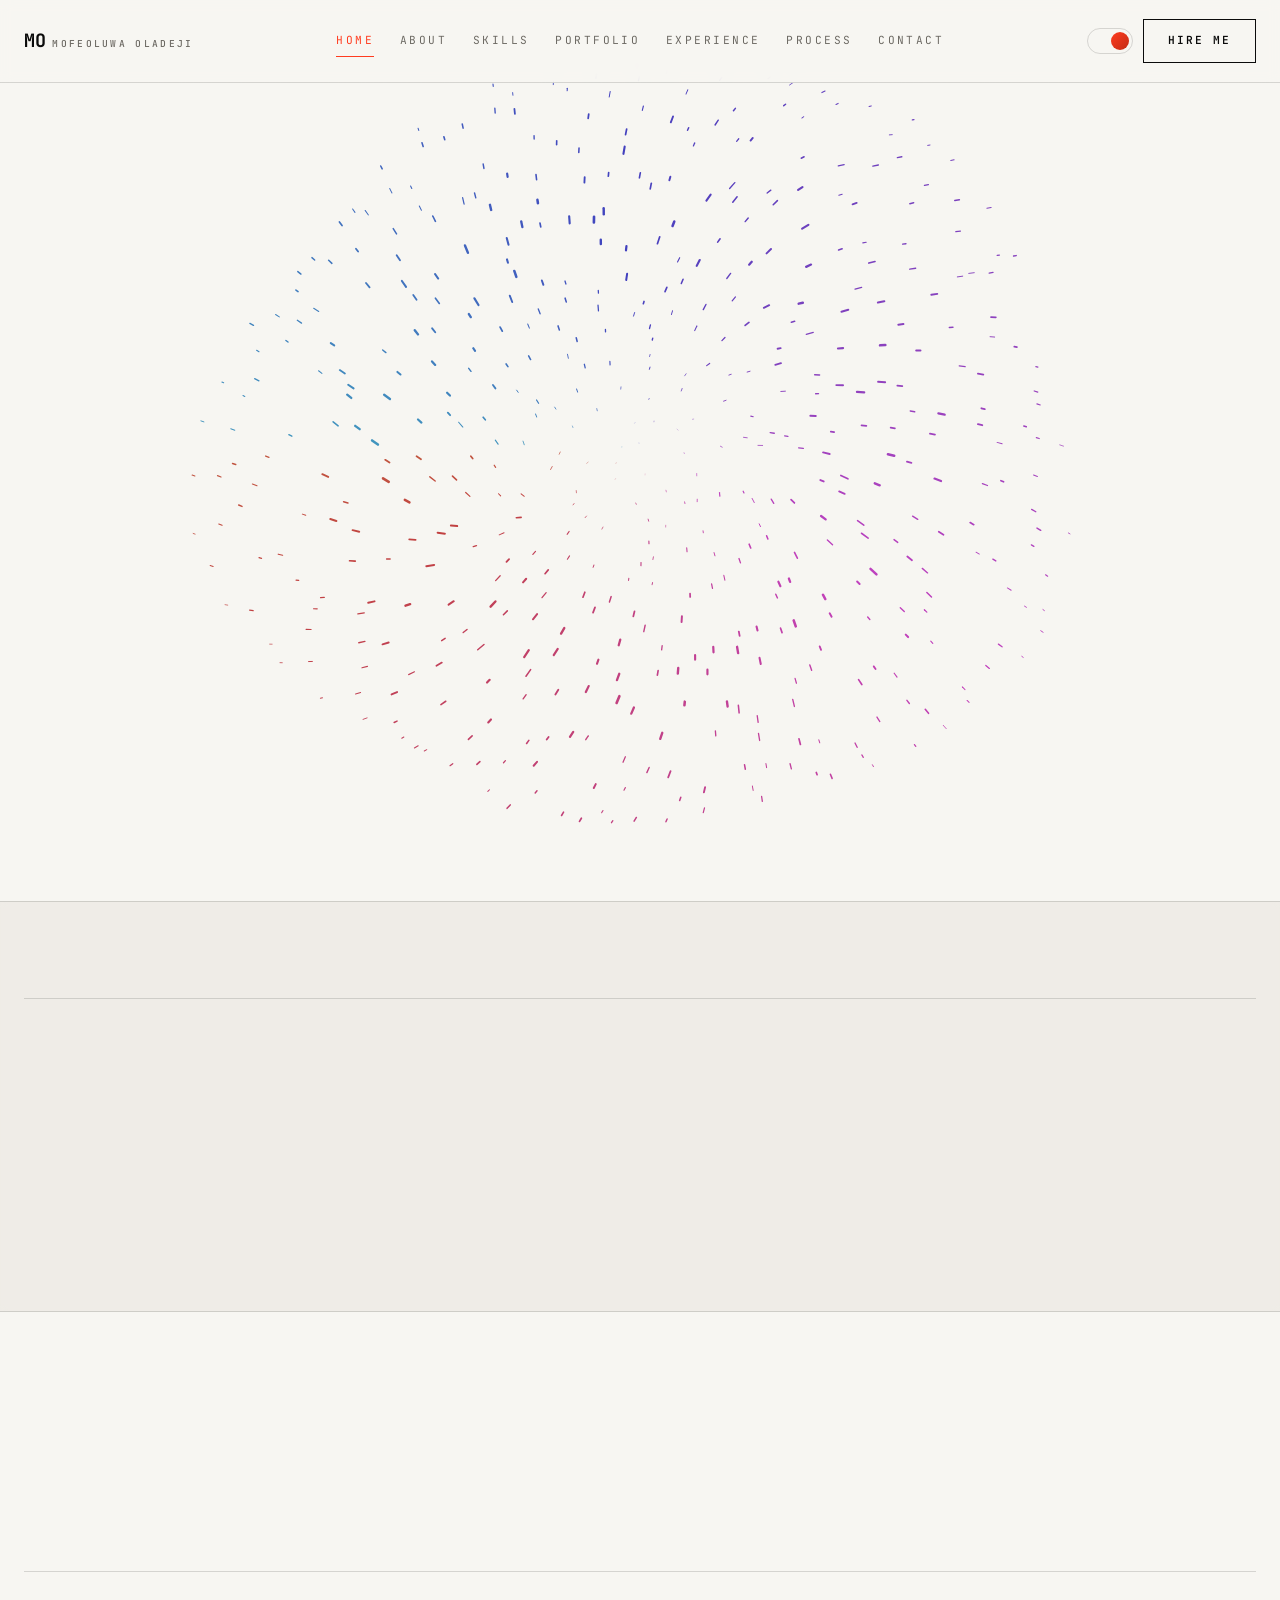
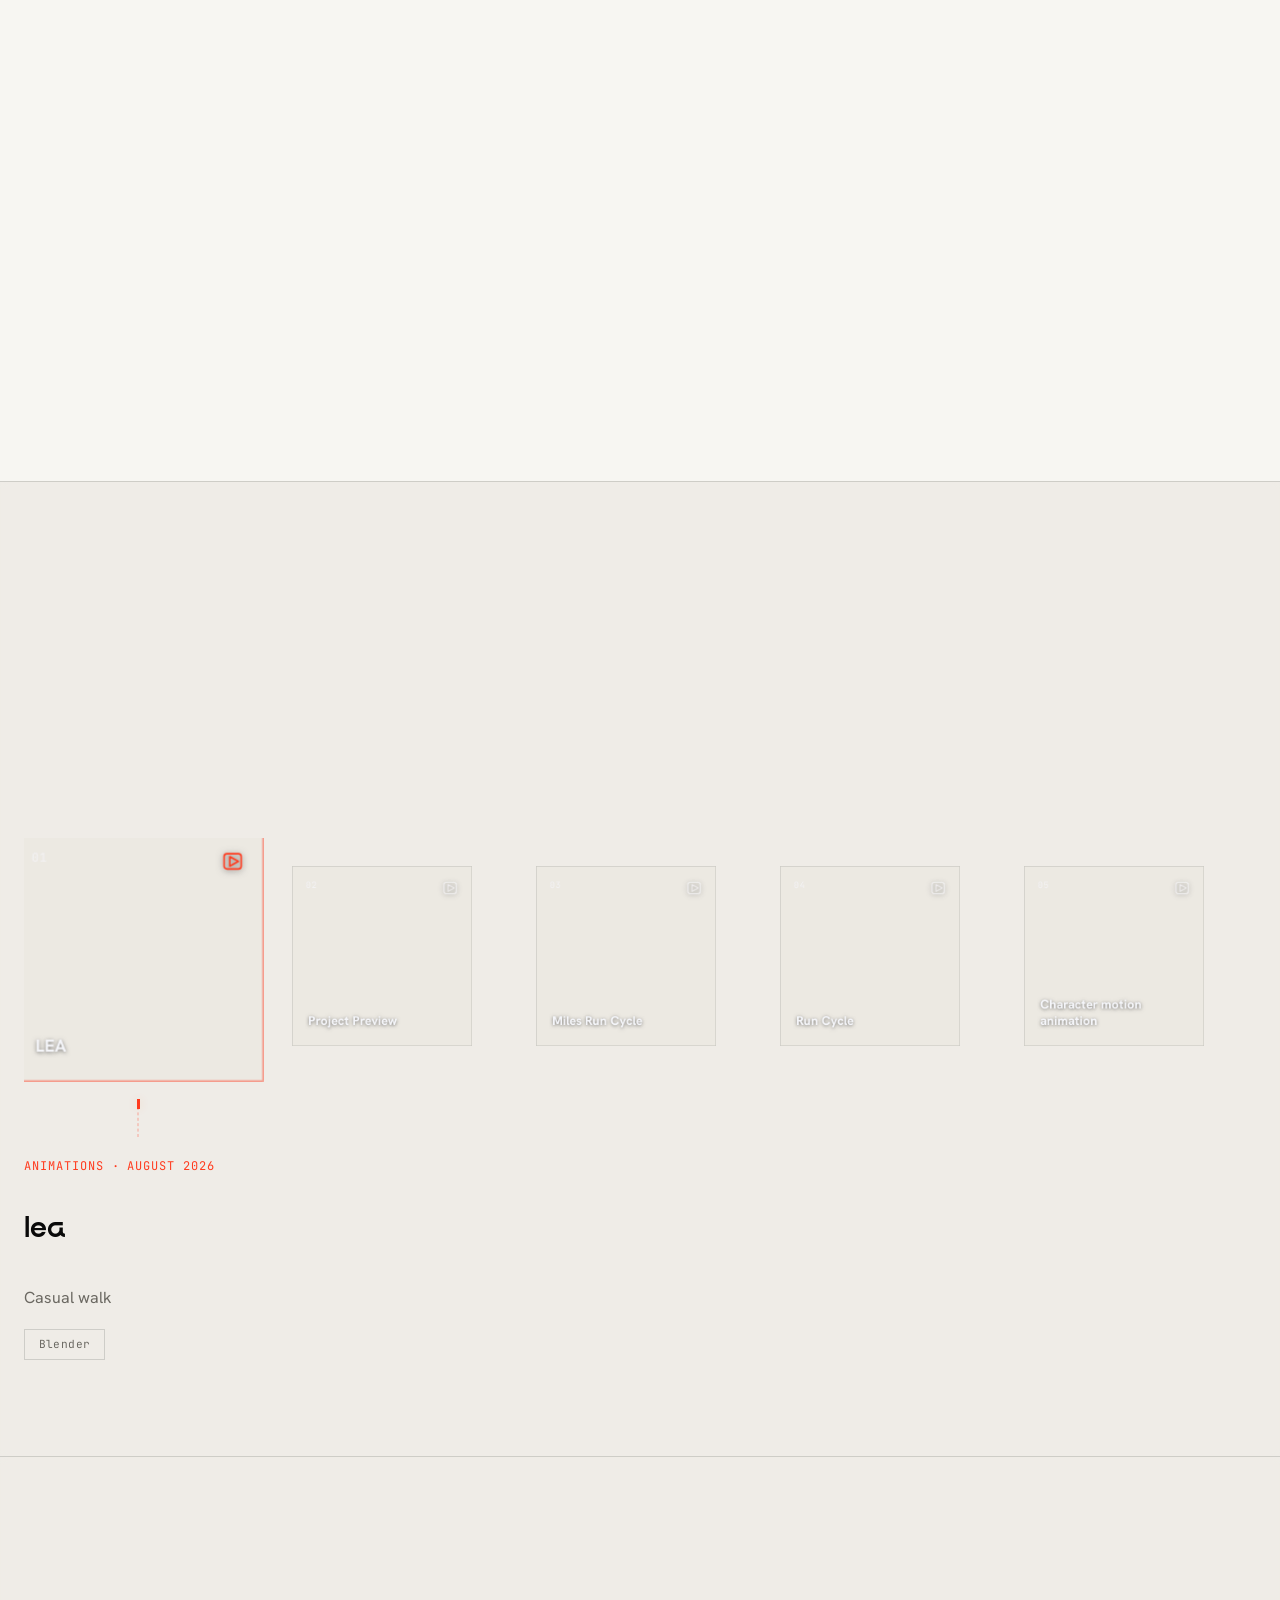
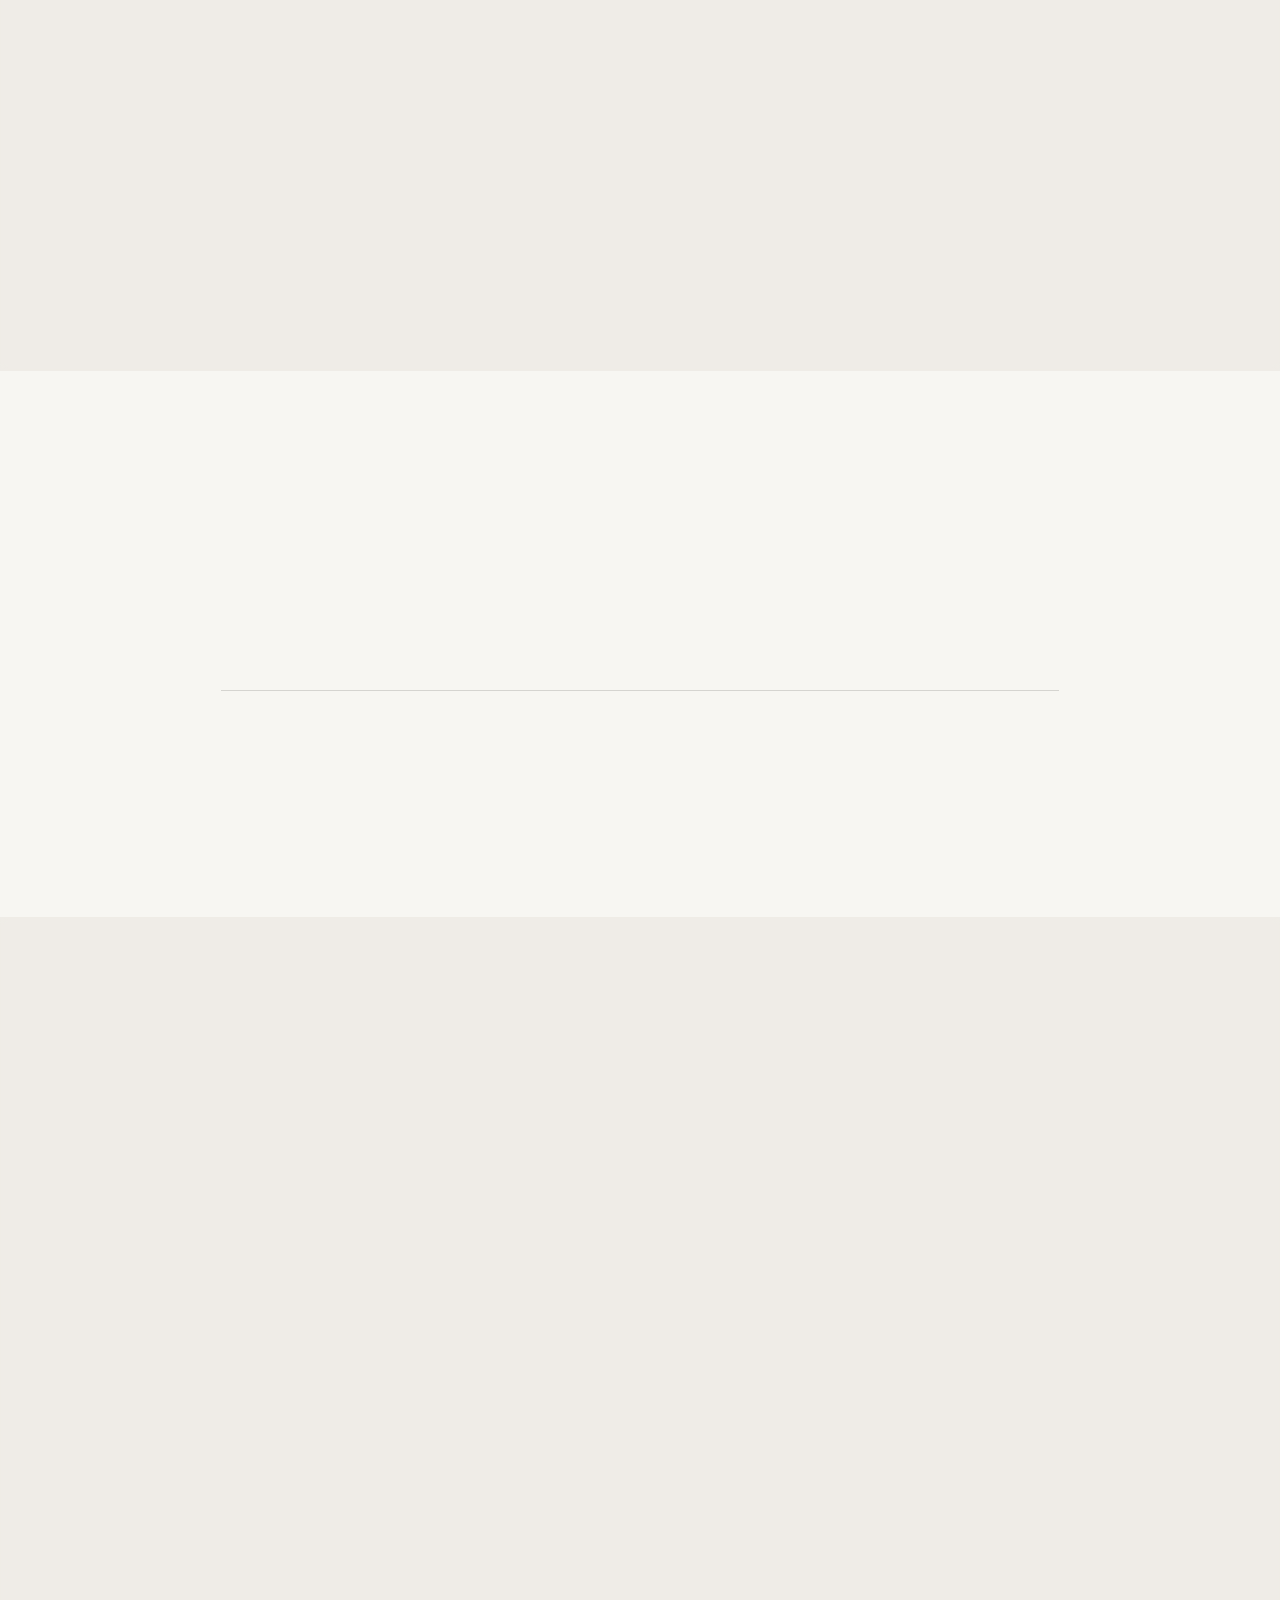
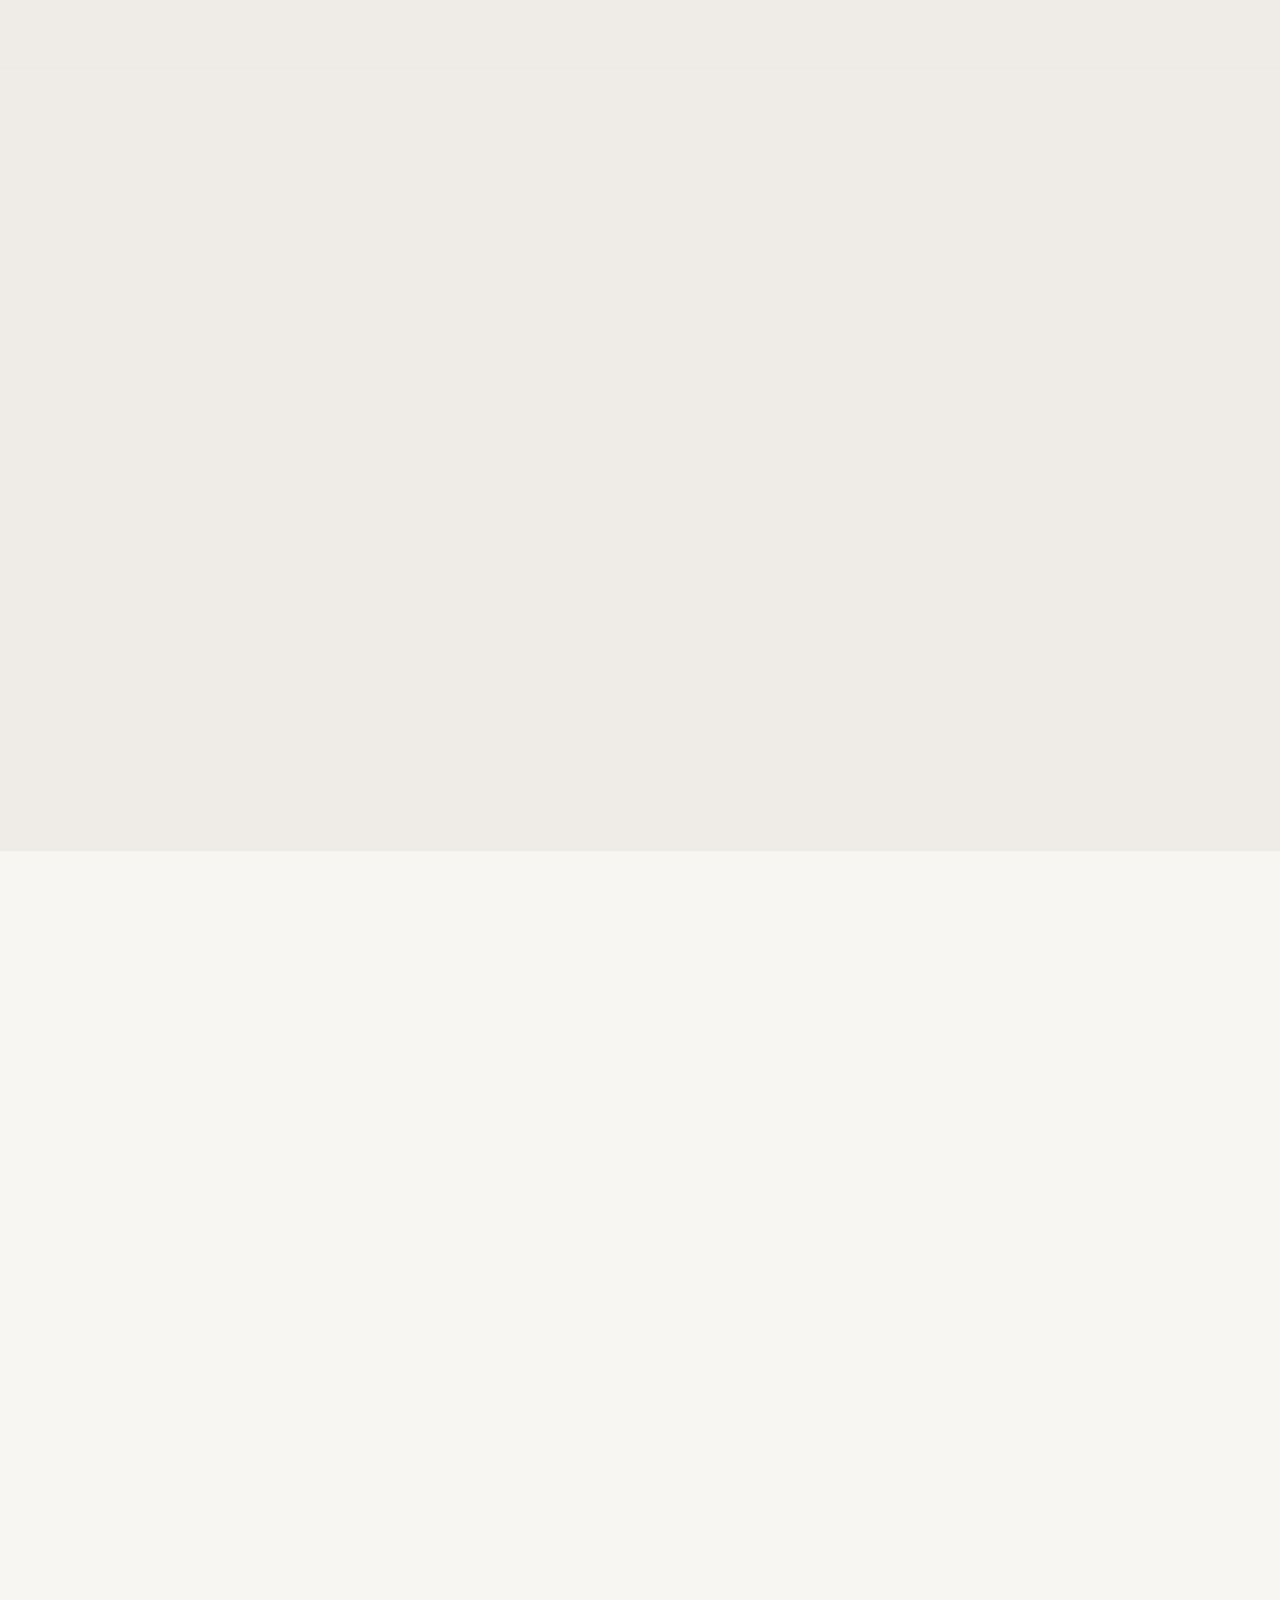
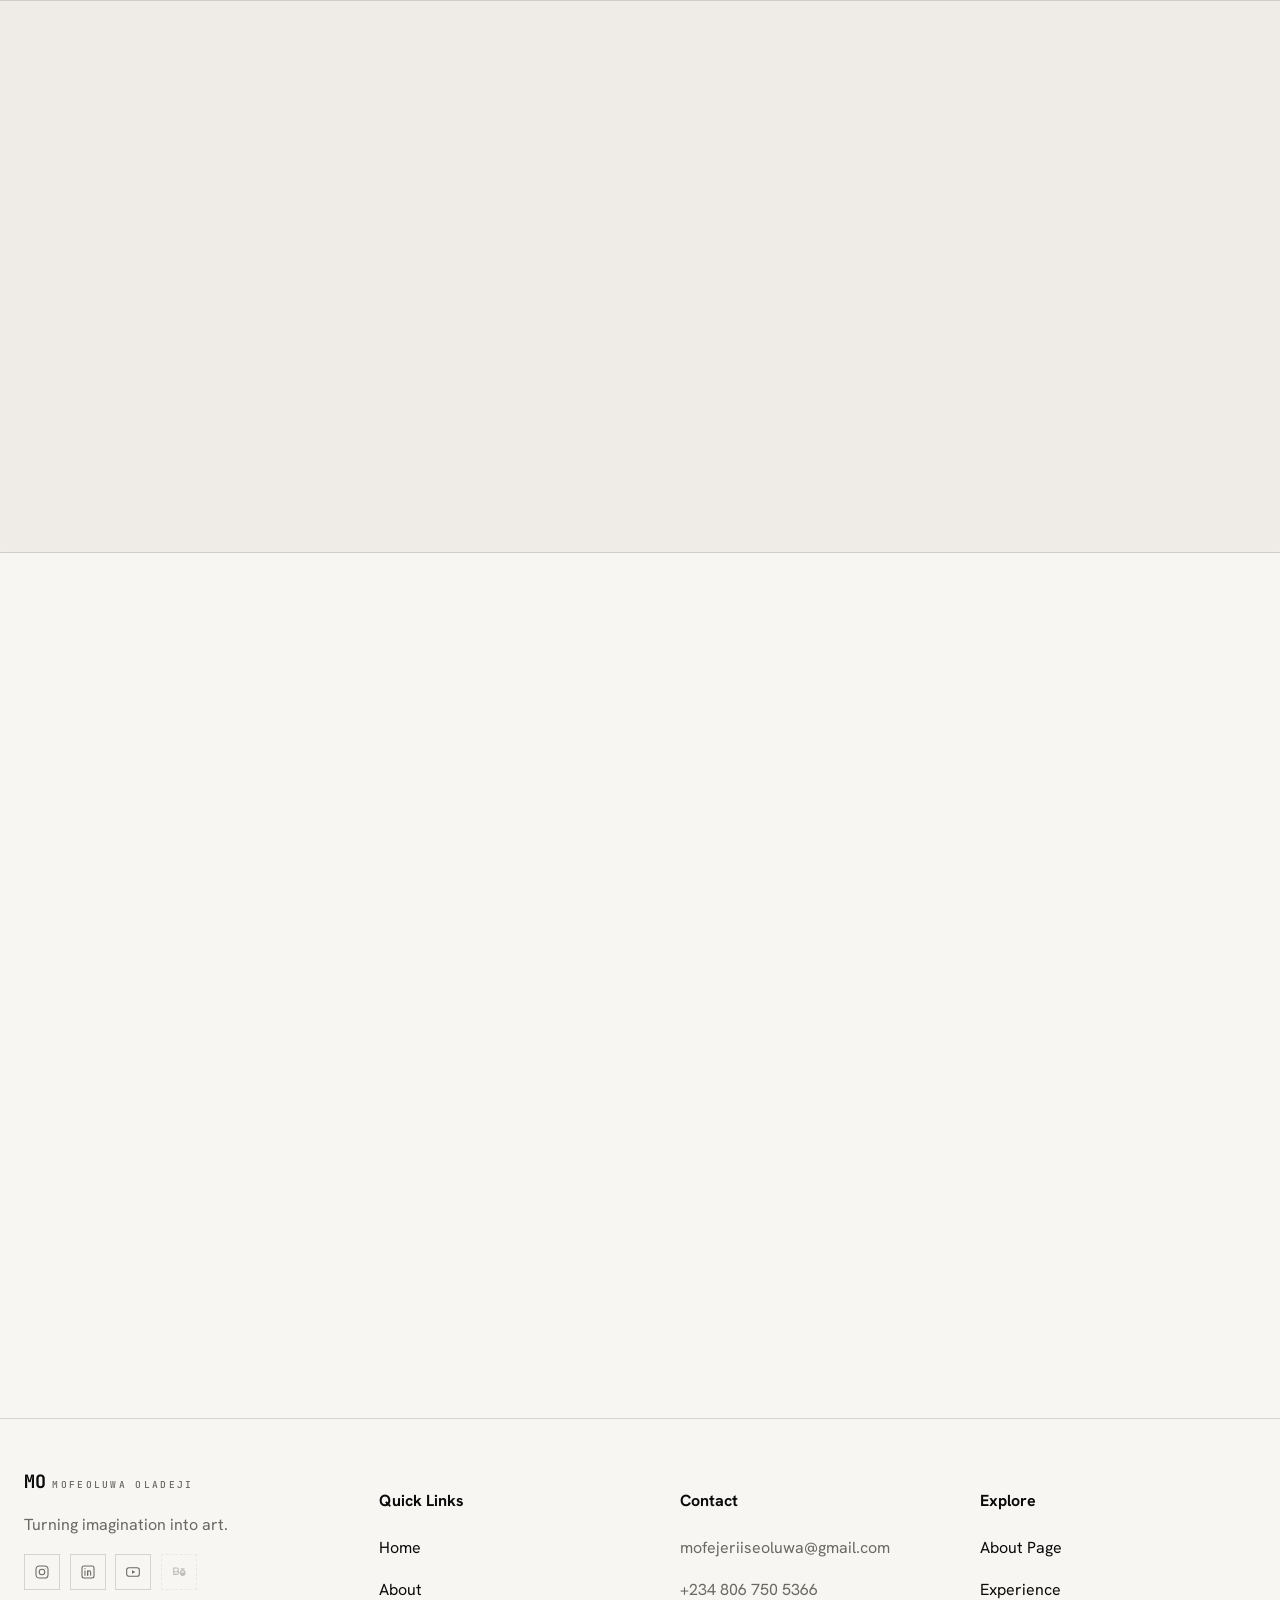
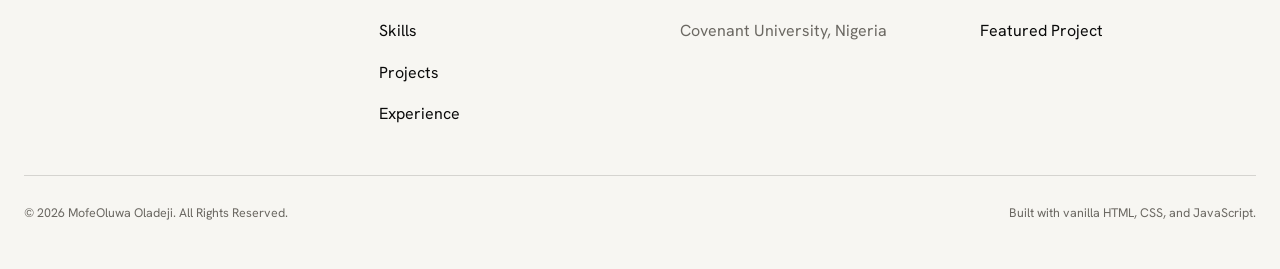
==== commit c10edf28: "UI redesign Phase 3: detail pages + real social icons" ====
--- a/index.html
+++ b/index.html
@@ -139,9 +139,15 @@
       <div class="hero-bg" aria-hidden="true"></div>
       <div class="hero-side reveal" data-animate>
         <span>Follow Me</span>
-        <a href="https://www.instagram.com/mofe.osz/" target="_blank" rel="noreferrer" aria-label="Instagram">IG</a>
-        <a href="https://www.linkedin.com/in/mofeoluwa-oladeji/" target="_blank" rel="noreferrer" aria-label="LinkedIn">IN</a>
-        <a href="https://www.youtube.com/@mofeoluwaoladeji" target="_blank" rel="noreferrer" aria-label="YouTube">YT</a>
+        <a href="https://www.instagram.com/mofe.osz/" target="_blank" rel="noreferrer" aria-label="Instagram">
+          <svg viewBox="0 0 24 24" fill="none" stroke="currentColor" stroke-width="1.6" stroke-linecap="round" stroke-linejoin="round" width="17" height="17"><rect x="3" y="3" width="18" height="18" rx="5"/><circle cx="12" cy="12" r="4.2"/><circle cx="17.4" cy="6.6" r="0.6" fill="currentColor" stroke="none"/></svg>
+        </a>
+        <a href="https://www.linkedin.com/in/mofeoluwa-oladeji/" target="_blank" rel="noreferrer" aria-label="LinkedIn">
+          <svg viewBox="0 0 24 24" fill="none" stroke="currentColor" stroke-width="1.6" stroke-linecap="round" stroke-linejoin="round" width="17" height="17"><rect x="3" y="3" width="18" height="18" rx="3"/><line x1="7.5" y1="10" x2="7.5" y2="17"/><circle cx="7.5" cy="6.8" r="0.9" fill="currentColor" stroke="none"/><path d="M11.5 17v-4.2c0-1.6 1-2.6 2.4-2.6s2.1 1 2.1 2.6V17"/><line x1="11.5" y1="10" x2="11.5" y2="17"/></svg>
+        </a>
+        <a href="#" aria-disabled="true" title="Behance - coming soon" aria-label="Behance (coming soon)" class="social-pending">
+          <svg viewBox="0 0 24 24" fill="none" stroke="currentColor" stroke-width="1.6" stroke-linecap="round" stroke-linejoin="round" width="17" height="17"><path d="M4 6h4.4c1.7 0 2.8 1 2.8 2.4 0 1.1-.6 1.8-1.5 2.1 1.1.3 1.9 1.1 1.9 2.4 0 1.7-1.3 2.7-3 2.7H4z"/><line x1="4" y1="11.5" x2="9.5" y2="11.5"/><path d="M14.2 12.3c.3-1.6 1.6-2.7 3.3-2.7 2.1 0 3.4 1.5 3.4 3.7v.4h-5.7c.1 1.3 1 2.1 2.3 2.1.9 0 1.6-.4 1.9-1.1h1.5c-.4 1.5-1.7 2.4-3.4 2.4-2.2 0-3.7-1.6-3.7-3.9 0-.3 0-.6.1-.9z"/><line x1="15.3" y1="7.3" x2="19.5" y2="7.3"/></svg>
+        </a>
       </div>
       <div class="container hero-inner">
         <div>
@@ -409,10 +415,18 @@
         <a href="#home" class="logo">MO</a>
         <p class="muted">Turning imagination into art.</p>
         <div class="socials">
-          <a class="social" href="https://www.instagram.com/mofe.osz" target="_blank" rel="noreferrer" aria-label="Instagram">I</a>
-          <a class="social" href="https://www.linkedin.com/in/mofeoluwa-oladeji-85b7a322a/?lipi=urn%3Ali%3Apage%3Ad_flagship3_profile_view_base_contact_details%3BScr2lJKDRw%2BNGhwtZEKoEA%3D%3D" target="_blank" rel="noreferrer" aria-label="LinkedIn">L</a>
-          <a class="social" href="https://www.youtube.com/@mofeoluwaoladeji" target="_blank" rel="noreferrer" aria-label="YouTube">Y</a>
-          <a class="social" href="https://www.behance.net/mofeoluwaoladeji" target="_blank" rel="noreferrer" aria-label="Behance">B</a>
+          <a class="social" href="https://www.instagram.com/mofe.osz" target="_blank" rel="noreferrer" aria-label="Instagram">
+            <svg viewBox="0 0 24 24" fill="none" stroke="currentColor" stroke-width="1.6" stroke-linecap="round" stroke-linejoin="round" width="16" height="16"><rect x="3" y="3" width="18" height="18" rx="5"/><circle cx="12" cy="12" r="4.2"/><circle cx="17.4" cy="6.6" r="0.6" fill="currentColor" stroke="none"/></svg>
+          </a>
+          <a class="social" href="https://www.linkedin.com/in/mofeoluwa-oladeji-85b7a322a/?lipi=urn%3Ali%3Apage%3Ad_flagship3_profile_view_base_contact_details%3BScr2lJKDRw%2BNGhwtZEKoEA%3D%3D" target="_blank" rel="noreferrer" aria-label="LinkedIn">
+            <svg viewBox="0 0 24 24" fill="none" stroke="currentColor" stroke-width="1.6" stroke-linecap="round" stroke-linejoin="round" width="16" height="16"><rect x="3" y="3" width="18" height="18" rx="3"/><line x1="7.5" y1="10" x2="7.5" y2="17"/><circle cx="7.5" cy="6.8" r="0.9" fill="currentColor" stroke="none"/><path d="M11.5 17v-4.2c0-1.6 1-2.6 2.4-2.6s2.1 1 2.1 2.6V17"/><line x1="11.5" y1="10" x2="11.5" y2="17"/></svg>
+          </a>
+          <a class="social" href="https://www.youtube.com/@mofeoluwaoladeji" target="_blank" rel="noreferrer" aria-label="YouTube">
+            <svg viewBox="0 0 24 24" fill="none" stroke="currentColor" stroke-width="1.6" stroke-linecap="round" stroke-linejoin="round" width="16" height="16"><rect x="2.5" y="5.5" width="19" height="13" rx="3.5"/><path d="M10.5 9.2v5.6l5-2.8z" fill="currentColor" stroke="none"/></svg>
+          </a>
+          <a class="social social-pending" href="#" aria-disabled="true" title="Behance - coming soon" aria-label="Behance (coming soon)">
+            <svg viewBox="0 0 24 24" fill="none" stroke="currentColor" stroke-width="1.6" stroke-linecap="round" stroke-linejoin="round" width="16" height="16"><path d="M4 6h4.4c1.7 0 2.8 1 2.8 2.4 0 1.1-.6 1.8-1.5 2.1 1.1.3 1.9 1.1 1.9 2.4 0 1.7-1.3 2.7-3 2.7H4z"/><line x1="4" y1="11.5" x2="9.5" y2="11.5"/><path d="M14.2 12.3c.3-1.6 1.6-2.7 3.3-2.7 2.1 0 3.4 1.5 3.4 3.7v.4h-5.7c.1 1.3 1 2.1 2.3 2.1.9 0 1.6-.4 1.9-1.1h1.5c-.4 1.5-1.7 2.4-3.4 2.4-2.2 0-3.7-1.6-3.7-3.9 0-.3 0-.6.1-.9z"/><line x1="15.3" y1="7.3" x2="19.5" y2="7.3"/></svg>
+          </a>
         </div>
       </div>
       <div>
--- a/styles.css
+++ b/styles.css
@@ -133,15 +133,22 @@
   margin-top: 1rem;
 }
 
+/* A projector-gate wipe rather than a plain fade+rise: content unspools
+   into view bottom-to-top. clip-path resets to fully open at rest, so
+   it never constrains anything once .is-visible lands - only the
+   one-time reveal itself is clipped. Same [data-animate]/IntersectionObserver
+   trigger in script.js, purely a CSS transition change. */
 .reveal {
   opacity: 0;
-  transform: translateY(30px);
-  transition: opacity 0.8s ease, transform 0.8s ease;
+  transform: translateY(26px);
+  clip-path: inset(0 0 100% 0);
+  transition: opacity 0.7s cubic-bezier(0.16, 1, 0.3, 1), transform 0.7s cubic-bezier(0.16, 1, 0.3, 1), clip-path 0.7s cubic-bezier(0.16, 1, 0.3, 1);
 }
 
 .reveal.is-visible {
   opacity: 1;
   transform: translateY(0);
+  clip-path: inset(0 0 0 0);
 }
 
 .site-header {
@@ -741,13 +748,11 @@
   grid-template-columns: repeat(auto-fit, minmax(240px, 1fr));
 }
 
+/* Hairline outline only - no frosted/filled panel behind any of these,
+   the border alone is enough to read as a distinct item in a grid. */
 .skill-card,
 .update-card,
-.faq-item,
-.testimonial-card {
-  background: var(--surface);
-  backdrop-filter: blur(18px);
-  -webkit-backdrop-filter: blur(18px);
+.faq-item {
   border: 1px solid var(--border);
 }
 
@@ -780,132 +785,13 @@
   text-transform: uppercase;
 }
 
-.filters {
-  display: flex;
-  gap: 0.6rem;
-  flex-wrap: wrap;
-  margin-bottom: 1.2rem;
-}
-
-.filter-btn {
-  border: 1px solid var(--border);
-  color: var(--text-muted);
-  background: transparent;
-  border-radius: 999px;
-  padding: 0.55rem 1rem;
-  font-size: 0.7rem;
-  letter-spacing: 0.16em;
-  text-transform: uppercase;
-}
-
-.filter-btn.active {
-  background: var(--accent);
-  color: var(--bg);
-  border-color: var(--accent);
-}
-
-.portfolio-grid {
-  display: block;
-}
-
-.category-section {
-  margin-bottom: 3.5rem;
-}
-
-.category-section.is-hidden {
-  display: none;
-}
-
-.category-header {
-  margin-bottom: 1.5rem;
-  padding-bottom: 0.75rem;
-  border-bottom: 1px solid var(--border);
-}
-
-.category-header .section-label {
-  font-size: 1rem;
-}
-
-.category-title {
-  margin: 0.1rem 0 0;
-  font-family: 'Surgena', sans-serif;
-  font-size: clamp(2rem, 5vw, 3.5rem);
-  letter-spacing: 0.03em;
-  text-transform: lowercase;
-  line-height: 1;
-}
-
-.category-grid {
-  display: grid;
-  gap: 1rem;
-  grid-template-columns: repeat(3, minmax(0, 1fr));
-}
-
-.project-card {
-  position: relative;
-  border: 1px solid var(--border);
-  overflow: hidden;
-  min-height: 270px;
-  background: var(--surface);
-  backdrop-filter: blur(18px);
-  -webkit-backdrop-filter: blur(18px);
-  transition: transform 0.35s ease, opacity 0.35s ease;
-}
-
-.project-card img,
-.project-card video {
-  width: 100%;
-  height: 100%;
-  object-fit: cover;
-  transition: transform 0.45s ease;
-}
-
-.project-card:hover img,
-.project-card:hover video {
-  transform: scale(1.08);
-}
-
-.project-overlay {
-  position: absolute;
-  inset: auto 0 0;
-  background: rgba(0, 0, 0, 0.75);
-  padding: 1.2rem;
-  transform: translateY(100%);
-  transition: transform 0.35s ease;
-}
-
-.project-card:hover .project-overlay {
-  transform: translateY(0);
-}
-
-.project-view {
-  position: absolute;
-  inset: 50% auto auto 50%;
-  transform: translate(-50%, -50%) scale(0.85);
-  width: 74px;
-  height: 74px;
-  border-radius: 999px;
-  border: 1px solid var(--accent);
-  color: var(--accent);
-  display: grid;
-  place-items: center;
-  letter-spacing: 0.12em;
-  font-size: 0.62rem;
-  text-transform: uppercase;
-  opacity: 0;
-  transition: all 0.35s ease;
-}
-
-.project-card:hover .project-view {
-  opacity: 1;
-  transform: translate(-50%, -50%) scale(1);
-}
-
-.project-card.is-hidden {
-  opacity: 0.1;
-  pointer-events: none;
-}
-
+/* .filter-btn (used by the portfolio tabs), .project-card-link (a
+   tracking/hover-target class on .tile, see the shelf component further
+   down) - the old .portfolio-grid/.category-*/.project-card/-overlay/
+   -view rules that used to live in this block are gone: confirmed via a
+   full grep of every HTML/JS file that nothing renders those classes
+   any more, dead CSS left over from before the portfolio section became
+   the shelf below. */
 .project-card-link {
   position: absolute;
   inset: 0;
@@ -937,14 +823,16 @@
 }
 
 .stat-value {
-  font-family: 'Michroma', sans-serif;
+  font-family: 'JetBrains Mono', monospace;
+  font-weight: 700;
   font-size: clamp(2.8rem, 6vw, 5rem);
   line-height: 0.9;
   color: var(--accent);
 }
 
 .stat-label {
-  font-size: 0.72rem;
+  font-family: 'JetBrains Mono', monospace;
+  font-size: 0.68rem;
   letter-spacing: 0.2em;
   text-transform: uppercase;
   color: var(--text-muted);
@@ -965,30 +853,25 @@
   background: var(--border);
 }
 
+/* Numbers sit directly on the timeline rule, no card behind them - a
+   film-strip beat rather than a boxed feature tile. */
 .process-item {
   position: relative;
-  background: var(--surface);
-  backdrop-filter: blur(18px);
-  -webkit-backdrop-filter: blur(18px);
-  border: 1px solid var(--border);
-  padding: 1.4rem;
+  padding: 0 1.2rem;
 }
 
 .process-no {
-  font-family: 'Michroma', sans-serif;
-  font-size: 4.4rem;
-  color: var(--accent);
+  font-family: 'JetBrains Mono', monospace;
+  font-weight: 700;
+  font-size: 4rem;
+  color: var(--accent-glow);
+  -webkit-text-stroke: 1.5px var(--accent);
   line-height: 0.9;
-  opacity: 0.8;
 }
 
 .cta-block {
   text-align: center;
   padding: 3rem 1rem;
-  border: 1px solid var(--border);
-  background: var(--bg-alt);
-  backdrop-filter: blur(3px);
-  -webkit-backdrop-filter: blur(3px);
 }
 
 .newsletter {
@@ -1014,7 +897,7 @@
 
 .newsletter textarea {
   border: 1px solid var(--accent);
-  border-radius: 0.4rem;
+  border-radius: 0;
   padding: 0.75rem;
   resize: vertical;
 }
@@ -1102,7 +985,7 @@
 .dot {
   width: 38px;
   height: 38px;
-  border-radius: 999px;
+  border-radius: 0;
   border: 1px solid var(--border);
   background: transparent;
   color: var(--white);
@@ -1244,6 +1127,22 @@
   background: var(--accent);
   border-color: var(--accent);
   color: var(--bg);
+}
+
+/* Behance is live in markup but not a real profile yet - dashed border
+   and suppressed hover read as "coming soon" rather than broken. Placed
+   after .social/.hero-side a's own hover rules so it reliably wins the
+   cascade on any element carrying both classes. */
+.social-pending {
+  opacity: 0.4;
+  border-style: dashed;
+  cursor: default;
+}
+
+.social-pending:hover {
+  background: transparent;
+  color: var(--text-muted);
+  border-color: var(--border);
 }
 
 .footer-bottom {
@@ -1463,9 +1362,6 @@
 
 .detail-visual {
   border: 1px solid var(--border);
-  background: var(--surface);
-  backdrop-filter: blur(18px);
-  -webkit-backdrop-filter: blur(18px);
 }
 
 /* Pinned video hero (About page): the clip is fixed to the viewport and
@@ -1588,9 +1484,10 @@
   border: 1px solid var(--accent);
   color: var(--accent);
   padding: 0.45rem 0.7rem;
-  border-radius: 999px;
-  font-size: 0.68rem;
-  letter-spacing: 0.14em;
+  border-radius: 0;
+  font-family: 'JetBrains Mono', monospace;
+  font-size: 0.65rem;
+  letter-spacing: 0.1em;
   text-transform: uppercase;
 }
 
@@ -1832,10 +1729,11 @@
   color: var(--text-muted);
   border-radius: 0;
   padding: 0 0 0.6rem;
-  font-size: 0.85rem;
+  font-family: 'JetBrains Mono', monospace;
+  font-size: 0.7rem;
   font-weight: 600;
-  letter-spacing: 0.02em;
-  text-transform: none;
+  letter-spacing: 0.16em;
+  text-transform: uppercase;
   position: relative;
   transition: color 0.3s ease;
 }
@@ -1896,10 +1794,8 @@
   flex: none;
   width: 220px;
   height: 220px;
-  border-radius: 20px;
-  background: var(--surface);
-  backdrop-filter: blur(18px);
-  -webkit-backdrop-filter: blur(18px);
+  border-radius: 0;
+  background: var(--bg-alt);
   border: 1px solid var(--border);
   position: relative;
   display: block;
@@ -1997,18 +1893,18 @@
   font-size: 0.6rem;
   letter-spacing: 0.08em;
   padding: 0.2rem 0.5rem;
-  border-radius: 999px;
+  border-radius: 0;
   background: var(--accent);
-  color: var(--bg);
+  color: #fff;
   font-weight: 700;
 }
 
 .indicator {
-  width: 6px;
-  height: 6px;
-  border-radius: 50%;
+  width: 3px;
+  height: 10px;
+  border-radius: 0;
   background: var(--accent);
-  margin: 0.4rem auto 0;
+  margin: 0.6rem auto 0;
   position: relative;
   transition: transform 0.65s cubic-bezier(0.16, 1, 0.3, 1);
   box-shadow: 0 0 10px var(--accent-glow);
@@ -2073,9 +1969,11 @@
 }
 
 .info-tag {
-  font-size: 0.75rem;
+  font-family: 'JetBrains Mono', monospace;
+  font-size: 0.7rem;
+  letter-spacing: 0.04em;
   padding: 0.35rem 0.85rem;
-  border-radius: 999px;
+  border-radius: 0;
   border: 1px solid var(--border);
   color: var(--text-muted);
 }
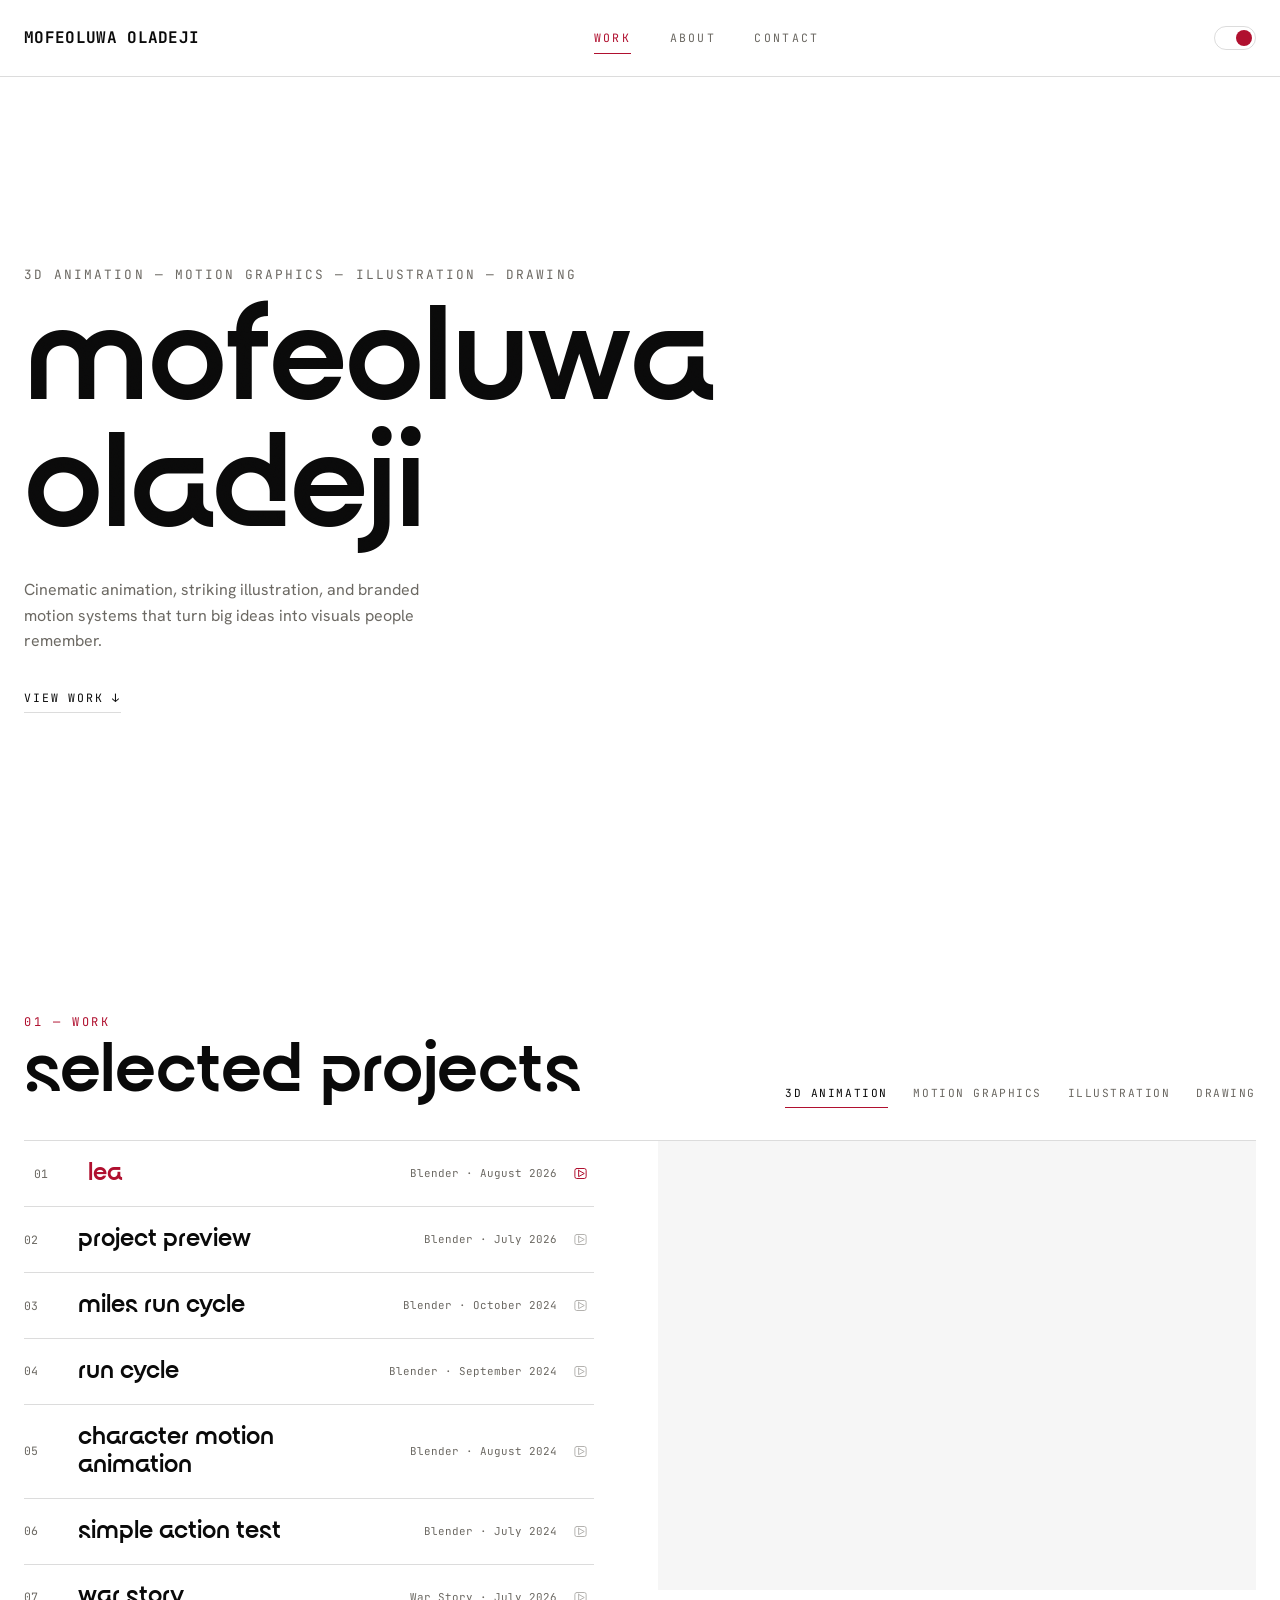
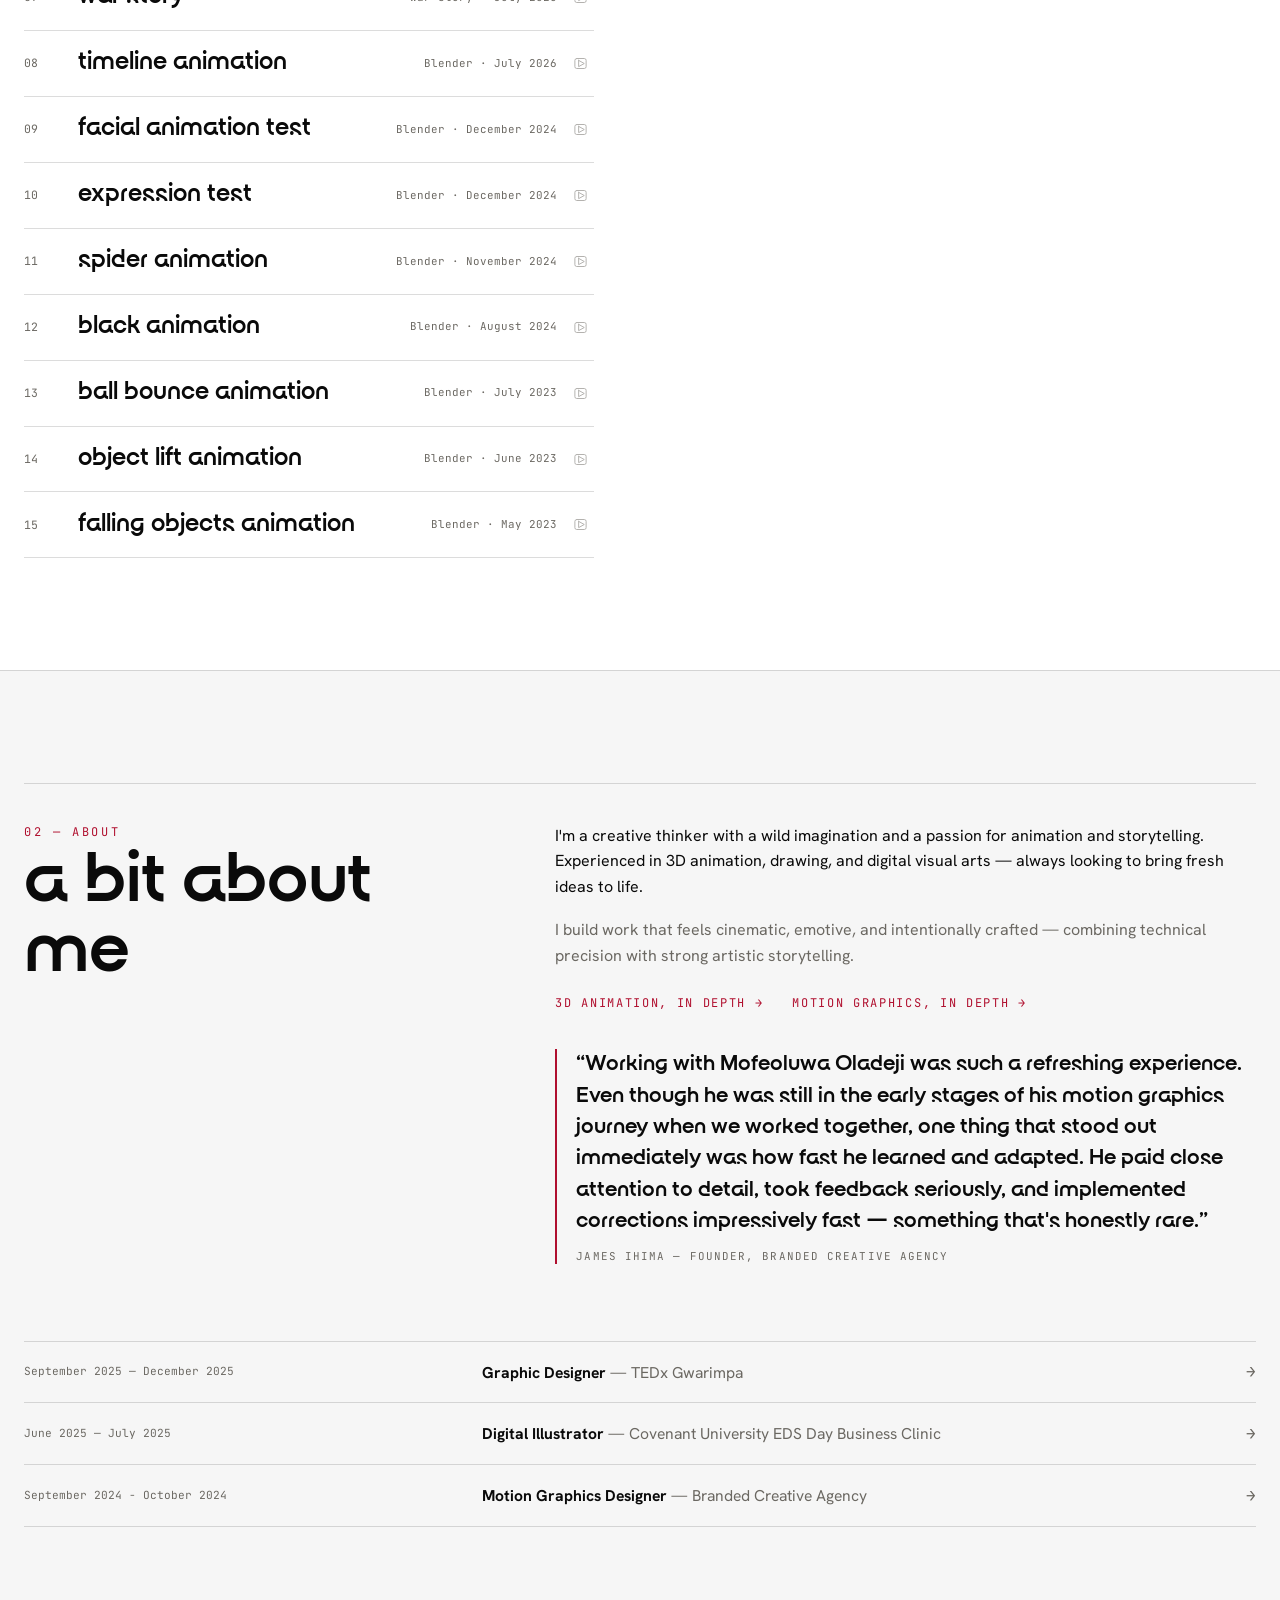
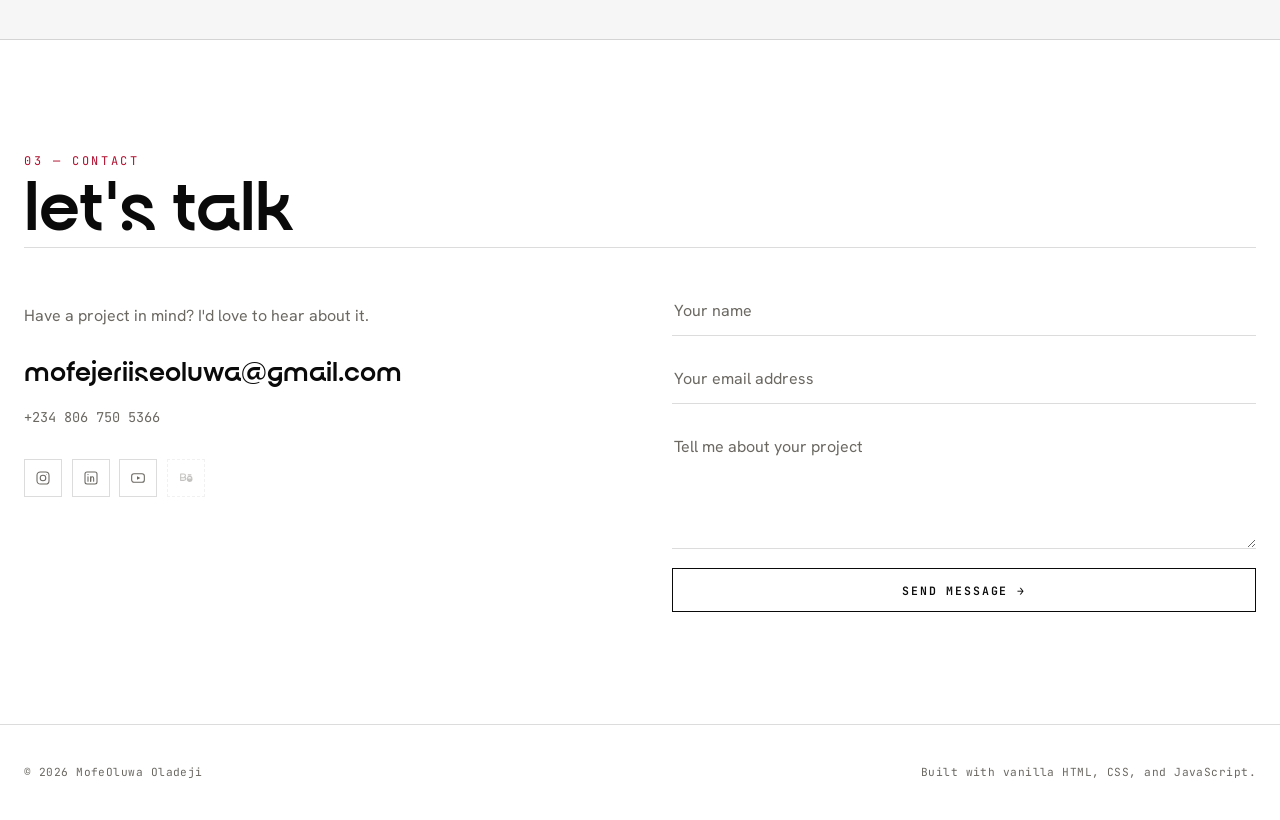
==== commit 4c57a874: "Ground-up rebuild: minimalist artist portfolio Structure, motion, design, and functionality all rebu" ====
--- a/index.html
+++ b/index.html
@@ -3,35 +3,16 @@
 <head>
   <meta charset="UTF-8" />
   <meta name="viewport" content="width=device-width, initial-scale=1.0" />
-  <meta name="description" content="MofeOluwa Oladeji portfolio — 3D Animation, Motion Graphics, Digital Illustration, and Creative Direction." />
-  <title>MofeOluwa Oladeji | Creative Studio Portfolio</title>
+  <meta name="description" content="MofeOluwa Oladeji — 3D animation, motion graphics, and illustration." />
+  <title>MofeOluwa Oladeji</title>
   <link rel="icon" type="image/svg+xml" href="favicon.svg" />
   <link rel="icon" type="image/x-icon" href="favicon.ico" />
   <link rel="icon" type="image/png" sizes="192x192" href="favicon-192.png" />
   <link rel="apple-touch-icon" sizes="180x180" href="favicon-180.png" />
   <link rel="preconnect" href="https://fonts.googleapis.com" />
   <link rel="preconnect" href="https://fonts.gstatic.com" crossorigin />
-  <link href="https://fonts.googleapis.com/css2?family=Michroma&family=Hanken+Grotesk:wght@400;500;600;700;800&family=JetBrains+Mono:wght@400;500;700&display=swap" rel="stylesheet" />
-  <!-- Eleven licensed display faces for the hero "Art" style-morph are
-       self-hosted from /fonts and declared via @font-face in styles.css.
-       Preloaded here so the browser fetches all of them immediately at
-       page load rather than only when each one's keyframe first becomes
-       active - without this, the first appearance of a given font shows
-       the fallback face and then snaps to the real one mid-bounce as it
-       finishes downloading, on top of the morph's own opacity dip.
-       Surgena is also the site's major-header display font, so it's
-       useful sitewide, not just for the morph. -->
-  <link rel="preload" href="./fonts/Utopia.ttf" as="font" type="font/ttf" crossorigin />
-  <link rel="preload" href="./fonts/Achilo.otf" as="font" type="font/otf" crossorigin />
-  <link rel="preload" href="./fonts/Caelvin.ttf" as="font" type="font/ttf" crossorigin />
-  <link rel="preload" href="./fonts/RoseAngel.otf" as="font" type="font/otf" crossorigin />
-  <link rel="preload" href="./fonts/Urema.ttf" as="font" type="font/ttf" crossorigin />
-  <link rel="preload" href="./fonts/Mantela.ttf" as="font" type="font/ttf" crossorigin />
-  <link rel="preload" href="./fonts/Magode.ttf" as="font" type="font/ttf" crossorigin />
-  <link rel="preload" href="./fonts/Awaline.ttf" as="font" type="font/ttf" crossorigin />
-  <link rel="preload" href="./fonts/Megha.otf" as="font" type="font/otf" crossorigin />
+  <link href="https://fonts.googleapis.com/css2?family=Hanken+Grotesk:wght@400;500;600;700;800&family=JetBrains+Mono:wght@400;500;700&display=swap" rel="stylesheet" />
   <link rel="preload" href="./fonts/Surgena.ttf" as="font" type="font/ttf" crossorigin />
-  <link rel="preload" href="./fonts/BlackSansa.otf" as="font" type="font/otf" crossorigin />
   <link rel="stylesheet" href="./styles.css" />
   <!-- Google Analytics (GA4) -->
   <script async src="https://www.googletagmanager.com/gtag/js?id=G-2D0HS9BVYL"></script>
@@ -41,8 +22,6 @@
     gtag('js', new Date());
     gtag('config', 'G-2D0HS9BVYL');
 
-    // Delegated interaction tracking: catches clicks on every link/button,
-    // including elements created dynamically after this script runs.
     document.addEventListener('click', function (event) {
       var target = event.target.closest('a, button, [role="button"]');
       if (!target) return;
@@ -59,11 +38,11 @@
         page_path: window.location.pathname
       });
 
-      if (target.classList.contains('filter-btn')) {
+      if (target.classList.contains('tab')) {
         gtag('event', 'filter_select', { filter_value: target.dataset.filter || 'all' });
       }
 
-      if (target.classList.contains('project-card-link')) {
+      if (target.classList.contains('work-row')) {
         var qs = new URLSearchParams(href.split('?')[1] || '');
         gtag('event', 'project_open', {
           project_id: qs.get('id') || '',
@@ -84,15 +63,11 @@
   </script>
 </head>
 <body>
-  <div class="custom-cursor" aria-hidden="true"></div>
-  <div class="custom-cursor-dot" aria-hidden="true"></div>
   <div class="page-loader" id="pageLoader" aria-hidden="true"></div>
   <script>
     try {
       var storedTheme = localStorage.getItem('mo-theme') || 'light';
-      var arrivingViaNav = sessionStorage.getItem('mo-nav') === '1';
-      var loadTheme = arrivingViaNav ? (storedTheme === 'light' ? 'dark' : 'light') : storedTheme;
-      document.documentElement.setAttribute('data-theme', loadTheme);
+      document.documentElement.setAttribute('data-theme', storedTheme);
     } catch (e) {}
     try {
       if (sessionStorage.getItem('mo-nav') === '1') {
@@ -104,194 +79,114 @@
 
   <header class="site-header">
     <div class="container nav-wrap">
-      <a href="#home" class="logo">MO</a>
+      <a href="#home" class="logo">MOFEOLUWA OLADEJI</a>
       <nav class="nav-links" aria-label="Main navigation">
-        <a class="nav-link" href="#home">Home</a>
+        <a class="nav-link" href="#work">Work</a>
         <a class="nav-link" href="#about">About</a>
-        <a class="nav-link" href="#skills">Skills</a>
-        <a class="nav-link" href="#portfolio">Portfolio</a>
-        <a class="nav-link" href="#experience">Experience</a>
-        <a class="nav-link" href="#process">Process</a>
         <a class="nav-link" href="#contact">Contact</a>
       </nav>
       <div class="header-tools">
         <button id="theme-switch" class="theme-switch" role="switch" aria-checked="false" aria-label="Toggle light and dark mode">
           <span class="theme-switch-thumb"></span>
         </button>
-        <a class="nav-cta" href="#contact">Hire Me</a>
         <button id="mobile-menu-toggle" class="menu-toggle" aria-label="Toggle menu" aria-expanded="false">☰</button>
       </div>
     </div>
   </header>
 
   <div id="mobile-menu" class="mobile-menu" aria-label="Mobile navigation">
-    <a href="#home" class="mobile-link">Home</a>
-    <a href="#about" class="mobile-link">About</a>
-    <a href="#skills" class="mobile-link">Skills</a>
-    <a href="#portfolio" class="mobile-link">Portfolio</a>
-    <a href="#experience" class="mobile-link">Experience</a>
-    <a href="#process" class="mobile-link">Process</a>
-    <a href="#contact" class="mobile-link">Contact</a>
+    <a href="#work">Work</a>
+    <a href="#about">About</a>
+    <a href="#contact">Contact</a>
   </div>
 
   <main>
     <section class="hero" id="home">
-      <div class="hero-bg" aria-hidden="true"></div>
-      <div class="hero-side reveal" data-animate>
-        <span>Follow Me</span>
-        <a href="https://www.instagram.com/mofe.osz/" target="_blank" rel="noreferrer" aria-label="Instagram">
-          <svg viewBox="0 0 24 24" fill="none" stroke="currentColor" stroke-width="1.6" stroke-linecap="round" stroke-linejoin="round" width="17" height="17"><rect x="3" y="3" width="18" height="18" rx="5"/><circle cx="12" cy="12" r="4.2"/><circle cx="17.4" cy="6.6" r="0.6" fill="currentColor" stroke="none"/></svg>
-        </a>
-        <a href="https://www.linkedin.com/in/mofeoluwa-oladeji/" target="_blank" rel="noreferrer" aria-label="LinkedIn">
-          <svg viewBox="0 0 24 24" fill="none" stroke="currentColor" stroke-width="1.6" stroke-linecap="round" stroke-linejoin="round" width="17" height="17"><rect x="3" y="3" width="18" height="18" rx="3"/><line x1="7.5" y1="10" x2="7.5" y2="17"/><circle cx="7.5" cy="6.8" r="0.9" fill="currentColor" stroke="none"/><path d="M11.5 17v-4.2c0-1.6 1-2.6 2.4-2.6s2.1 1 2.1 2.6V17"/><line x1="11.5" y1="10" x2="11.5" y2="17"/></svg>
-        </a>
-        <a href="#" aria-disabled="true" title="Behance - coming soon" aria-label="Behance (coming soon)" class="social-pending">
-          <svg viewBox="0 0 24 24" fill="none" stroke="currentColor" stroke-width="1.6" stroke-linecap="round" stroke-linejoin="round" width="17" height="17"><path d="M4 6h4.4c1.7 0 2.8 1 2.8 2.4 0 1.1-.6 1.8-1.5 2.1 1.1.3 1.9 1.1 1.9 2.4 0 1.7-1.3 2.7-3 2.7H4z"/><line x1="4" y1="11.5" x2="9.5" y2="11.5"/><path d="M14.2 12.3c.3-1.6 1.6-2.7 3.3-2.7 2.1 0 3.4 1.5 3.4 3.7v.4h-5.7c.1 1.3 1 2.1 2.3 2.1.9 0 1.6-.4 1.9-1.1h1.5c-.4 1.5-1.7 2.4-3.4 2.4-2.2 0-3.7-1.6-3.7-3.9 0-.3 0-.6.1-.9z"/><line x1="15.3" y1="7.3" x2="19.5" y2="7.3"/></svg>
-        </a>
-      </div>
-      <div class="container hero-inner">
-        <div>
-          <p class="section-label reveal" data-animate>3D Animation, Motion Design & Digital Art</p>
-          <h1 class="hero-line reveal" data-animate data-delay="80"><span>Turning Imagination</span><span>Into <span class="brush-word">Art</span><span class="bounce-dot" aria-hidden="true"></span></span></h1>
-          <div class="dash-rule reveal" data-animate data-delay="120" aria-hidden="true"></div>
-          <p class="hero-copy reveal" data-animate data-delay="140">I design cinematic animation, striking illustration, and branded motion systems that turn big ideas into visuals people remember.</p>
-          <div class="hero-actions reveal" data-animate data-delay="200">
-            <a class="btn btn-primary" href="#portfolio">Explore Work</a>
-          </div>
-        </div>
-      </div>
-      <div class="scroll-indicator reveal" data-animate data-delay="320"><i></i><span>Scroll</span></div>
+      <div class="container">
+        <p class="hero-eyebrow reveal" data-animate>3D Animation — Motion Graphics — Illustration — Drawing</p>
+        <h1 class="hero-name reveal" data-animate data-delay="80">MofeOluwa<br />Oladeji</h1>
+        <p class="hero-copy reveal" data-animate data-delay="140">Cinematic animation, striking illustration, and branded motion systems that turn big ideas into visuals people remember.</p>
+        <div class="hero-actions reveal" data-animate data-delay="200">
+          <a class="hero-scroll" href="#work">View Work ↓</a>
+        </div>
+      </div>
+    </section>
+
+    <section class="section" id="work">
+      <div class="container">
+        <div class="work-head reveal" data-animate>
+          <div>
+            <span class="section-label">01 — Work</span>
+            <h2 class="section-title">Selected projects</h2>
+          </div>
+          <div class="tabs" id="work-tabs">
+            <button class="tab active" data-filter="Animations">3D Animation</button>
+            <button class="tab" data-filter="Motion Graphics">Motion Graphics</button>
+            <button class="tab" data-filter="Illustrations">Illustration</button>
+            <button class="tab" data-filter="Drawings">Drawing</button>
+          </div>
+        </div>
+        <div class="work-browser reveal" data-animate data-delay="80">
+          <div class="work-list" id="work-list"></div>
+          <div class="work-preview">
+            <div class="work-preview-media" id="work-preview-media"></div>
+          </div>
+        </div>
+      </div>
     </section>
 
     <section class="section section-alt" id="about">
       <div class="container">
         <div class="about-grid">
           <div class="reveal" data-animate>
-            <span class="section-label">About</span>
-            <h2 class="section-title">About Me</h2>
-          </div>
-          <div class="reveal" data-animate data-delay="80">
+            <span class="section-label">02 — About</span>
+            <h2 class="section-title">A bit about me</h2>
+          </div>
+          <div class="about-copy reveal" data-animate data-delay="80">
             <p>I'm a creative thinker with a wild imagination and a passion for animation and storytelling. Experienced in 3D animation, drawing, and digital visual arts — always looking to bring fresh ideas to life.</p>
-            <p class="about-quote">“Turning imagination into crafted motion, one frame at a time.”</p>
-          </div>
-        </div>
-      </div>
-    </section>
-
-    <section class="section" id="skills">
-      <div class="container">
-        <div class="section-heading reveal" data-animate>
-          <span class="section-label">My</span>
-          <h2 class="section-title">Skills</h2>
-        </div>
-        <div class="skills-index">
-          <a href="about.html" class="skills-row reveal" data-animate data-stagger-item>
-            <span class="skills-row-index">01</span>
-            <span class="skills-row-name">3D Animation</span>
-            <span class="skills-row-desc">Cinematic character and motion work in Blender.</span>
-            <span class="skills-row-arrow" aria-hidden="true">→</span>
-          </a>
-          <a href="motion-graphics.html" class="skills-row reveal" data-animate data-stagger-item>
-            <span class="skills-row-index">02</span>
-            <span class="skills-row-name">Motion Graphics</span>
-            <span class="skills-row-desc">Dynamic visual storytelling in After Effects.</span>
-            <span class="skills-row-arrow" aria-hidden="true">→</span>
-          </a>
-          <a href="about.html" class="skills-row reveal" data-animate data-stagger-item>
-            <span class="skills-row-index">03</span>
-            <span class="skills-row-name">Digital Illustration</span>
-            <span class="skills-row-desc">Photoshop &amp; Illustrator artwork and concept visuals.</span>
-            <span class="skills-row-arrow" aria-hidden="true">→</span>
-          </a>
-          <a href="about.html" class="skills-row reveal" data-animate data-stagger-item>
-            <span class="skills-row-index">04</span>
-            <span class="skills-row-name">Traditional Drawing</span>
-            <span class="skills-row-desc">Pen &amp; pencil character work with expressive details.</span>
-            <span class="skills-row-arrow" aria-hidden="true">→</span>
-          </a>
-        </div>
-      </div>
-    </section>
-
-    <section class="section section-alt" id="portfolio">
-      <div class="container">
-        <div class="section-heading reveal" data-animate>
-          <span class="section-label">Signature</span>
-          <h2 class="section-title">Projects</h2>
-          <p class="section-kicker">A creative studio is an artist's workroom.</p>
-        </div>
-        <div class="filters reveal" data-animate id="portfolio-tabs">
-          <button class="filter-btn active" data-filter="Animations">3D Animation</button>
-          <button class="filter-btn" data-filter="Motion Graphics">Motion Graphics</button>
-          <button class="filter-btn" data-filter="Illustrations">Illustrations</button>
-          <button class="filter-btn" data-filter="Drawings">Drawings</button>
-        </div>
-        <div class="shelf-wrap">
-          <div class="shelf" id="portfolio-shelf" role="tablist" aria-label="Projects"></div>
-          <div class="indicator" id="portfolio-indicator" aria-hidden="true"></div>
-        </div>
-        <div class="info-panel">
-          <div class="info-inner" id="portfolio-info"></div>
-        </div>
-      </div>
-    </section>
-
-    <section class="section stats-band" id="stats">
-      <div class="container section-heading reveal" data-animate>
-        <span class="section-label">Studio</span>
-        <h2 class="section-title">Stats</h2>
-      </div>
-      <div class="container stats-grid">
-        <div class="stat reveal" data-animate><div class="stat-value" data-counter="43" data-suffix="+">0</div><div class="stat-label">Projects Completed</div></div>
-        <div class="stat reveal" data-animate data-delay="80"><div class="stat-value" data-counter="5" data-suffix="+">0</div><div class="stat-label">Satisfied Clients</div></div>
-        <div class="stat reveal" data-animate data-delay="140"><div class="stat-value" data-counter="3" data-suffix="+">0</div><div class="stat-label">Years of Practice</div></div>
-        <div class="stat reveal" data-animate data-delay="200"><div class="stat-value" data-counter="6">0</div><div class="stat-label">Tools Mastered</div></div>
-      </div>
-    </section>
-
-    <section class="section" id="process">
-      <div class="container">
-        <div class="section-heading reveal" data-animate>
-          <span class="section-label">My</span>
-          <h2 class="section-title">Process</h2>
-        </div>
-        <div class="process-grid">
-          <article class="process-item reveal" data-animate>
-            <div class="process-no">01</div>
-            <h3>Concept</h3>
-            <p class="muted">We discuss your vision, reference material, and creative direction.</p>
-          </article>
-          <article class="process-item reveal" data-animate data-delay="80">
-            <div class="process-no">02</div>
-            <h3>Create</h3>
-            <p class="muted">I develop the animation, illustration, or motion piece and bring it to life.</p>
-          </article>
-          <article class="process-item reveal" data-animate data-delay="160">
-            <div class="process-no">03</div>
-            <h3>Deliver</h3>
-            <p class="muted">Final files exported and delivered in your preferred format.</p>
-          </article>
-        </div>
-      </div>
-    </section>
-
-    <section class="section section-alt" id="experience">
-      <div class="container">
-        <div class="section-heading reveal" data-animate>
-          <span class="section-label">Professional</span>
-          <h2 class="section-title">Experience</h2>
-          <p class="section-kicker">Selected collaborations, freelance roles, and creative contributions across events, agencies, and campus initiatives.</p>
-        </div>
-        <div class="cards-grid" id="experience-grid"></div>
-      </div>
-    </section>
-
-    <section class="section section-alt" id="contact">
-      <div class="container">
-        <div class="cta-block reveal" data-animate>
-          <span class="section-label">Let's</span>
-          <h2 class="section-title">Collaborate</h2>
-          <p class="section-kicker" style="margin-inline:auto;">Have a project in mind? Let's build something unforgettable together.</p>
+            <p class="muted">I build work that feels cinematic, emotive, and intentionally crafted — combining technical precision with strong artistic storytelling.</p>
+            <div class="about-links">
+              <a class="inline-link" href="about.html">3D Animation, in depth →</a>
+              <a class="inline-link" href="motion-graphics.html">Motion Graphics, in depth →</a>
+            </div>
+            <blockquote class="pull-quote">
+              “Working with Mofeoluwa Oladeji was such a refreshing experience. Even though he was still in the early stages of his motion graphics journey when we worked together, one thing that stood out immediately was how fast he learned and adapted. He paid close attention to detail, took feedback seriously, and implemented corrections impressively fast — something that's honestly rare.”
+              <cite>James Ihima — Founder, Branded Creative Agency</cite>
+            </blockquote>
+          </div>
+        </div>
+        <div class="exp-list" id="experience-grid"></div>
+      </div>
+    </section>
+
+    <section class="section" id="contact">
+      <div class="container">
+        <div class="reveal" data-animate>
+          <span class="section-label">03 — Contact</span>
+          <h2 class="section-title">Let's talk</h2>
+        </div>
+        <div class="contact-grid reveal" data-animate data-delay="80">
+          <div>
+            <p class="section-kicker">Have a project in mind? I'd love to hear about it.</p>
+            <div class="contact-direct">
+              <a href="mailto:mofejeriiseoluwa@gmail.com">mofejeriiseoluwa@gmail.com</a>
+              <a href="tel:+2348067505366" class="muted" style="font-family:'JetBrains Mono',monospace;font-size:0.85rem;">+234 806 750 5366</a>
+            </div>
+            <div class="socials">
+              <a class="social" href="https://www.instagram.com/mofe.osz/" target="_blank" rel="noreferrer" aria-label="Instagram">
+                <svg viewBox="0 0 24 24" fill="none" stroke="currentColor" stroke-width="1.6" stroke-linecap="round" stroke-linejoin="round" width="16" height="16"><rect x="3" y="3" width="18" height="18" rx="5"/><circle cx="12" cy="12" r="4.2"/><circle cx="17.4" cy="6.6" r="0.6" fill="currentColor" stroke="none"/></svg>
+              </a>
+              <a class="social" href="https://www.linkedin.com/in/mofeoluwa-oladeji/" target="_blank" rel="noreferrer" aria-label="LinkedIn">
+                <svg viewBox="0 0 24 24" fill="none" stroke="currentColor" stroke-width="1.6" stroke-linecap="round" stroke-linejoin="round" width="16" height="16"><rect x="3" y="3" width="18" height="18" rx="3"/><line x1="7.5" y1="10" x2="7.5" y2="17"/><circle cx="7.5" cy="6.8" r="0.9" fill="currentColor" stroke="none"/><path d="M11.5 17v-4.2c0-1.6 1-2.6 2.4-2.6s2.1 1 2.1 2.6V17"/><line x1="11.5" y1="10" x2="11.5" y2="17"/></svg>
+              </a>
+              <a class="social" href="https://www.youtube.com/@mofeoluwaoladeji" target="_blank" rel="noreferrer" aria-label="YouTube">
+                <svg viewBox="0 0 24 24" fill="none" stroke="currentColor" stroke-width="1.6" stroke-linecap="round" stroke-linejoin="round" width="16" height="16"><rect x="2.5" y="5.5" width="19" height="13" rx="3.5"/><path d="M10.5 9.2v5.6l5-2.8z" fill="currentColor" stroke="none"/></svg>
+              </a>
+              <a class="social social-pending" href="#" aria-disabled="true" title="Behance - coming soon" aria-label="Behance (coming soon)">
+                <svg viewBox="0 0 24 24" fill="none" stroke="currentColor" stroke-width="1.6" stroke-linecap="round" stroke-linejoin="round" width="16" height="16"><path d="M4 6h4.4c1.7 0 2.8 1 2.8 2.4 0 1.1-.6 1.8-1.5 2.1 1.1.3 1.9 1.1 1.9 2.4 0 1.7-1.3 2.7-3 2.7H4z"/><line x1="4" y1="11.5" x2="9.5" y2="11.5"/><path d="M14.2 12.3c.3-1.6 1.6-2.7 3.3-2.7 2.1 0 3.4 1.5 3.4 3.7v.4h-5.7c.1 1.3 1 2.1 2.3 2.1.9 0 1.6-.4 1.9-1.1h1.5c-.4 1.5-1.7 2.4-3.4 2.4-2.2 0-3.7-1.6-3.7-3.9 0-.3 0-.6.1-.9z"/><line x1="15.3" y1="7.3" x2="19.5" y2="7.3"/></svg>
+              </a>
+            </div>
+          </div>
           <form
             class="newsletter"
             id="contact-form"
@@ -335,131 +230,14 @@
         </div>
       </div>
     </section>
-
-    <section class="section" id="testimonials">
-      <div class="container">
-        <div class="section-heading reveal" data-animate>
-          <span class="section-label">Client</span>
-          <h2 class="section-title">Testimonials</h2>
-        </div>
-        <div class="testimonial-wrap reveal" data-animate>
-          <div class="testimonial-track" id="testimonial-track">
-            <article class="testimonial-card">
-              <div class="quote-mark">“</div>
-              <p style="font-family:'Cormorant Garamond',serif;font-style:italic;font-size:1.3rem;">Working with Mofeoluwa Oladeji was such a refreshing experience. Even though he was still in the early stages of his motion graphics journey when we worked together, one thing that stood out immediately was how fast he learned and adapted.<br><br>He paid close attention to detail, took feedback seriously, and implemented corrections impressively fast; something that’s honestly rare. You could tell he genuinely cared about doing great work and improving with every project.</p>
-              <p class="muted" style="margin-top:1rem;"><strong>James Ihima</strong><br>Founder, Branded Creative Agency</p>
-            </article>
-          </div>
-        </div>
-      </div>
-    </section>
-
-    <section class="section section-alt" id="faq">
-      <div class="container">
-        <div class="section-heading reveal" data-animate>
-          <span class="section-label">Frequently</span>
-          <h2 class="section-title">Asked Questions</h2>
-        </div>
-        <div class="faq-grid">
-          <article class="faq-item reveal" data-animate>
-            <button class="faq-trigger"><span>What types of projects do you take on?</span><span class="faq-icon">+</span></button>
-            <div class="faq-content"><p>I take on animation, motion graphics, illustration, and visual storytelling projects for creators, agencies, and brands.</p></div>
-          </article>
-          <article class="faq-item reveal" data-animate data-delay="80">
-            <button class="faq-trigger"><span>What is your typical turnaround time?</span><span class="faq-icon">+</span></button>
-            <div class="faq-content"><p>Most projects are delivered within 1–3 weeks depending on scope, revisions, and delivery format.</p></div>
-          </article>
-          <article class="faq-item reveal" data-animate data-delay="140">
-            <button class="faq-trigger"><span>Do you work with international clients?</span><span class="faq-icon">+</span></button>
-            <div class="faq-content"><p>Yes, I work remotely with clients across different regions and time zones.</p></div>
-          </article>
-          <article class="faq-item reveal" data-animate data-delay="200">
-            <button class="faq-trigger"><span>What file formats do you deliver?</span><span class="faq-icon">+</span></button>
-            <div class="faq-content"><p>I deliver optimized formats such as MP4, MOV, PNG/JPG assets, layered files, and project-ready packages as needed.</p></div>
-          </article>
-          <article class="faq-item reveal" data-animate data-delay="260">
-            <button class="faq-trigger"><span>Can I see your process before committing?</span><span class="faq-icon">+</span></button>
-            <div class="faq-content"><p>Absolutely. I share styleframes, previews, and milestone updates before final delivery.</p></div>
-          </article>
-        </div>
-      </div>
-    </section>
-
-    <section class="section" id="updates">
-      <div class="container">
-        <div class="section-heading reveal" data-animate>
-          <span class="section-label">Latest</span>
-          <h2 class="section-title">Updates</h2>
-        </div>
-        <div class="updates-grid">
-          <article class="update-card reveal" data-animate>
-            <div class="update-media"><img src="projects/Illustrations/asian-cloth-illustration/pic2.jpg" alt="Update preview 1" /></div>
-            <div class="update-body"><p class="section-label" style="font-size:.9rem;">May 2026</p><h3>Behind the scenes: stylized cloth workflow</h3><p class="muted">A quick look into fold sculpting and texture passes for cinematic drapery.</p><a href="about.html" class="inline-link">Read More →</a></div>
-          </article>
-          <article class="update-card reveal" data-animate data-delay="80">
-            <div class="update-media"><img src="projects/Drawings/Lecrae/Lecrae.jpg" alt="Update preview 2" /></div>
-            <div class="update-body"><p class="section-label" style="font-size:.9rem;">April 2026</p><h3>Portrait studies from traditional sketchbook sessions</h3><p class="muted">Exploring expressive line work and tonal contrast for stronger character silhouettes.</p><a href="about.html" class="inline-link">Read More →</a></div>
-          </article>
-          <article class="update-card reveal" data-animate data-delay="160">
-            <div class="update-media"><img src="projects/Illustrations/character design/Illustration_001.png" alt="Update preview 3" /></div>
-            <div class="update-body"><p class="section-label" style="font-size:.9rem;">July 2026</p><h3>New character turnaround sheet</h3><p class="muted">Front, back, and side views built out to lock down proportions and silhouette.</p><a href="about.html" class="inline-link">Read More →</a></div>
-          </article>
-        </div>
-      </div>
-    </section>
   </main>
 
   <footer class="footer">
-    <div class="container footer-grid">
-      <div>
-        <a href="#home" class="logo">MO</a>
-        <p class="muted">Turning imagination into art.</p>
-        <div class="socials">
-          <a class="social" href="https://www.instagram.com/mofe.osz" target="_blank" rel="noreferrer" aria-label="Instagram">
-            <svg viewBox="0 0 24 24" fill="none" stroke="currentColor" stroke-width="1.6" stroke-linecap="round" stroke-linejoin="round" width="16" height="16"><rect x="3" y="3" width="18" height="18" rx="5"/><circle cx="12" cy="12" r="4.2"/><circle cx="17.4" cy="6.6" r="0.6" fill="currentColor" stroke="none"/></svg>
-          </a>
-          <a class="social" href="https://www.linkedin.com/in/mofeoluwa-oladeji-85b7a322a/?lipi=urn%3Ali%3Apage%3Ad_flagship3_profile_view_base_contact_details%3BScr2lJKDRw%2BNGhwtZEKoEA%3D%3D" target="_blank" rel="noreferrer" aria-label="LinkedIn">
-            <svg viewBox="0 0 24 24" fill="none" stroke="currentColor" stroke-width="1.6" stroke-linecap="round" stroke-linejoin="round" width="16" height="16"><rect x="3" y="3" width="18" height="18" rx="3"/><line x1="7.5" y1="10" x2="7.5" y2="17"/><circle cx="7.5" cy="6.8" r="0.9" fill="currentColor" stroke="none"/><path d="M11.5 17v-4.2c0-1.6 1-2.6 2.4-2.6s2.1 1 2.1 2.6V17"/><line x1="11.5" y1="10" x2="11.5" y2="17"/></svg>
-          </a>
-          <a class="social" href="https://www.youtube.com/@mofeoluwaoladeji" target="_blank" rel="noreferrer" aria-label="YouTube">
-            <svg viewBox="0 0 24 24" fill="none" stroke="currentColor" stroke-width="1.6" stroke-linecap="round" stroke-linejoin="round" width="16" height="16"><rect x="2.5" y="5.5" width="19" height="13" rx="3.5"/><path d="M10.5 9.2v5.6l5-2.8z" fill="currentColor" stroke="none"/></svg>
-          </a>
-          <a class="social social-pending" href="#" aria-disabled="true" title="Behance - coming soon" aria-label="Behance (coming soon)">
-            <svg viewBox="0 0 24 24" fill="none" stroke="currentColor" stroke-width="1.6" stroke-linecap="round" stroke-linejoin="round" width="16" height="16"><path d="M4 6h4.4c1.7 0 2.8 1 2.8 2.4 0 1.1-.6 1.8-1.5 2.1 1.1.3 1.9 1.1 1.9 2.4 0 1.7-1.3 2.7-3 2.7H4z"/><line x1="4" y1="11.5" x2="9.5" y2="11.5"/><path d="M14.2 12.3c.3-1.6 1.6-2.7 3.3-2.7 2.1 0 3.4 1.5 3.4 3.7v.4h-5.7c.1 1.3 1 2.1 2.3 2.1.9 0 1.6-.4 1.9-1.1h1.5c-.4 1.5-1.7 2.4-3.4 2.4-2.2 0-3.7-1.6-3.7-3.9 0-.3 0-.6.1-.9z"/><line x1="15.3" y1="7.3" x2="19.5" y2="7.3"/></svg>
-          </a>
-        </div>
-      </div>
-      <div>
-        <h4>Quick Links</h4>
-        <p><a href="#home">Home</a></p>
-        <p><a href="#about">About</a></p>
-        <p><a href="#skills">Skills</a></p>
-        <p><a href="#portfolio">Projects</a></p>
-        <p><a href="#experience">Experience</a></p>
-      </div>
-      <div>
-        <h4>Contact</h4>
-        <p class="muted">mofejeriiseoluwa@gmail.com</p>
-        <p class="muted">+234 806 750 5366</p>
-        <p class="muted">Covenant University, Nigeria</p>
-      </div>
-      <div>
-        <h4>Explore</h4>
-        <p><a href="about.html">About Page</a></p>
-        <p><a href="experience.html?id=tedx-gwarimpa">Experience</a></p>
-        <p><a href="project.html?id=timeline-1&variant=spiderman-halftone">Featured Project</a></p>
-      </div>
-    </div>
     <div class="container footer-bottom">
-      <p>© <span id="year"></span> MofeOluwa Oladeji. All Rights Reserved.</p>
-      <p>Built with vanilla HTML, CSS, and JavaScript.</p>
+      <span>© <span id="year"></span> MofeOluwa Oladeji</span>
+      <span>Built with vanilla HTML, CSS, and JavaScript.</span>
     </div>
   </footer>
-
-  <div class="lightbox" id="video-lightbox" aria-hidden="true">
-    <button class="lightbox-close" id="video-lightbox-close" aria-label="Close video">×</button>
-    <div class="lightbox-frame" id="video-lightbox-frame"></div>
-  </div>
 
   <script src="./chrome.js"></script>
   <script src="./experience-data.js"></script>
--- a/styles.css
+++ b/styles.css
@@ -1,64 +1,44 @@
+/* ==========================================================================
+   MofeOluwa Oladeji — minimalist artist portfolio
+   Ground-up rebuild: ink on paper, one crimson accent, work-first
+   structure, no ambient chrome. Particle swarm + custom cursor removed
+   (see chrome-particles.archive.js); motion comes from real content and
+   restrained hover states, not decoration.
+   ========================================================================== */
+
 :root {
-  /* "Director's Cut": ink on paper, one hot accent, everywhere else
-     neutral. Light ("Paper") is the site's default appearance regardless
-     of OS preference - dark ("Negative Film") is opt-in only, applied
-     below via [data-theme='dark']. */
   color-scheme: light;
-  --bg: #f7f6f2;
-  --bg-alt: rgba(234, 231, 224, 0.6);
+  --bg: #ffffff;
+  --bg-alt: rgba(10, 10, 10, 0.035);
   --surface: rgba(10, 10, 10, 0.035);
   --border: rgba(10, 10, 10, 0.14);
   --text-primary: #0a0a0a;
   --text-muted: #6b6862;
-  --accent: #ff3b1f;
-  --accent-glow: rgba(255, 59, 31, 0.16);
-  --signal: #c22a13;
-  --danger: #d1435c;
-  --header-bg: rgba(247, 246, 242, 0.88);
-  --overlay-bg: rgba(247, 246, 242, 0.98);
-  --white: #0a0a0a;
-  --nav-height: 82px;
-  --nav-height-mobile: 72px;
+  --accent: #b0102f;
+  --accent-glow: rgba(176, 16, 47, 0.16);
+  --danger: #b0102f;
+  --header-bg: rgba(255, 255, 255, 0.9);
+  --overlay-bg: rgba(255, 255, 255, 0.98);
+  --nav-height: 76px;
+  --nav-height-mobile: 64px;
 }
 
 :root[data-theme='dark'] {
   color-scheme: dark;
   --bg: #050505;
-  --bg-alt: rgba(20, 20, 20, 0.6);
+  --bg-alt: rgba(247, 246, 242, 0.045);
   --surface: rgba(247, 246, 242, 0.045);
-  --border: rgba(247, 246, 242, 0.12);
+  --border: rgba(247, 246, 242, 0.14);
   --text-primary: #f7f6f2;
   --text-muted: #9a968c;
-  --accent: #ff5a3c;
-  --accent-glow: rgba(255, 90, 60, 0.22);
-  --signal: #ff8a6b;
-  --danger: #ff6a6a;
-  --header-bg: rgba(5, 5, 5, 0.88);
+  --accent: #ff2d55;
+  --accent-glow: rgba(255, 45, 85, 0.22);
+  --danger: #ff2d55;
+  --header-bg: rgba(5, 5, 5, 0.9);
   --overlay-bg: rgba(5, 5, 5, 0.98);
-  --white: #ffffff;
-}
-
-:root[data-theme='light'] {
-  color-scheme: light;
-  --bg: #f7f6f2;
-  --bg-alt: rgba(234, 231, 224, 0.6);
-  --surface: rgba(10, 10, 10, 0.035);
-  --border: rgba(10, 10, 10, 0.14);
-  --text-primary: #0a0a0a;
-  --text-muted: #6b6862;
-  --accent: #ff3b1f;
-  --accent-glow: rgba(255, 59, 31, 0.16);
-  --signal: #c22a13;
-  --danger: #d1435c;
-  --header-bg: rgba(247, 246, 242, 0.88);
-  --overlay-bg: rgba(247, 246, 242, 0.98);
-  --white: #0a0a0a;
-}
-
-body {
-  transition: background 0.5s ease, color 0.5s ease;
-}
-
+}
+
+/* -------------------- reset & base -------------------- */
 * {
   box-sizing: border-box;
 }
@@ -74,6 +54,7 @@
   color: var(--text-primary);
   line-height: 1.6;
   overflow-x: hidden;
+  transition: background 0.4s ease, color 0.4s ease;
 }
 
 img,
@@ -87,20 +68,24 @@
   text-decoration: none;
 }
 
+ul {
+  list-style: none;
+  margin: 0;
+  padding: 0;
+}
+
 .container {
-  width: min(1280px, calc(100% - 3rem));
+  width: min(1240px, calc(100% - 3rem));
   margin-inline: auto;
 }
 
 .section {
-  padding: 6rem 0;
+  padding: clamp(4rem, 9vw, 7rem) 0;
   position: relative;
 }
 
 .section-alt {
   background: var(--bg-alt);
-  backdrop-filter: blur(3px);
-  -webkit-backdrop-filter: blur(3px);
   border-top: 1px solid var(--border);
   border-bottom: 1px solid var(--border);
 }
@@ -109,57 +94,58 @@
   margin-bottom: 2rem;
 }
 
+.muted {
+  color: var(--text-muted);
+}
+
 .section-label {
   display: block;
   font-family: 'JetBrains Mono', monospace;
-  font-size: 0.8rem;
+  font-size: 0.75rem;
   color: var(--accent);
   letter-spacing: 0.22em;
   text-transform: uppercase;
 }
 
 .section-title {
-  margin: 0.25rem 0 0;
+  margin: 0.35rem 0 0;
   font-family: 'Surgena', sans-serif;
-  font-size: clamp(3rem, 9vw, 7.6rem);
+  font-size: clamp(2.4rem, 6vw, 4.6rem);
   letter-spacing: -0.005em;
-  line-height: 0.92;
+  line-height: 0.96;
   text-transform: lowercase;
 }
 
 .section-kicker {
-  max-width: 640px;
+  max-width: 620px;
   color: var(--text-muted);
   margin-top: 1rem;
 }
 
-/* A projector-gate wipe rather than a plain fade+rise: content unspools
-   into view bottom-to-top. clip-path resets to fully open at rest, so
-   it never constrains anything once .is-visible lands - only the
-   one-time reveal itself is clipped. Same [data-animate]/IntersectionObserver
-   trigger in script.js, purely a CSS transition change. */
+@font-face { font-family: 'Surgena'; src: url('./fonts/Surgena.ttf') format('truetype'); font-display: swap; }
+
+/* -------------------- quiet scroll reveal -------------------- */
 .reveal {
   opacity: 0;
-  transform: translateY(26px);
-  clip-path: inset(0 0 100% 0);
-  transition: opacity 0.7s cubic-bezier(0.16, 1, 0.3, 1), transform 0.7s cubic-bezier(0.16, 1, 0.3, 1), clip-path 0.7s cubic-bezier(0.16, 1, 0.3, 1);
+  transform: translateY(22px);
+  transition: opacity 0.6s cubic-bezier(0.16, 1, 0.3, 1), transform 0.6s cubic-bezier(0.16, 1, 0.3, 1);
 }
 
 .reveal.is-visible {
   opacity: 1;
   transform: translateY(0);
-  clip-path: inset(0 0 0 0);
-}
-
+}
+
+/* -------------------- header / nav -------------------- */
 .site-header {
   position: sticky;
   top: 0;
   z-index: 30;
   background: var(--header-bg);
-  backdrop-filter: blur(6px);
-  -webkit-backdrop-filter: blur(6px);
+  backdrop-filter: blur(8px);
+  -webkit-backdrop-filter: blur(8px);
   border-bottom: 1px solid var(--border);
-  transition: background 0.5s ease, border-color 0.5s ease;
+  transition: background 0.4s ease, border-color 0.4s ease;
 }
 
 .nav-wrap {
@@ -170,61 +156,40 @@
   gap: 1rem;
 }
 
-/* Slate-mark logo: a plain monospace frame number rather than a rounded
-   "app icon" wordmark - reads like a shot slate label, not a SaaS brand. */
 .logo {
   font-family: 'JetBrains Mono', monospace;
   font-weight: 700;
-  font-size: 1.15rem;
+  font-size: 1rem;
   letter-spacing: 0.02em;
-  position: relative;
-  display: inline-flex;
-  align-items: baseline;
-  gap: 0.35rem;
-  color: var(--text-primary);
-}
-
-.logo::after {
-  content: 'MOFEOLUWA OLADEJI';
-  font-size: 0.6rem;
-  letter-spacing: 0.24em;
-  color: var(--text-muted);
-  font-weight: 500;
-  display: none;
-}
-
-@media (min-width: 700px) {
-  .logo::after {
-    display: inline;
-  }
+  color: var(--text-primary);
 }
 
 .nav-links {
   display: flex;
-  gap: clamp(1rem, 2vw, 2rem);
+  gap: clamp(1.4rem, 3vw, 2.4rem);
 }
 
 .nav-link {
   position: relative;
   font-family: 'JetBrains Mono', monospace;
-  font-size: 0.7rem;
-  letter-spacing: 0.22em;
+  font-size: 0.72rem;
+  letter-spacing: 0.2em;
   text-transform: uppercase;
   color: var(--text-muted);
-  transition: color 0.3s ease;
+  transition: color 0.25s ease;
 }
 
 .nav-link::after {
   content: '';
   position: absolute;
   left: 0;
-  bottom: -0.45rem;
+  bottom: -0.4rem;
   width: 100%;
   height: 1px;
   background: var(--accent);
   transform: scaleX(0);
   transform-origin: left;
-  transition: transform 0.3s ease;
+  transition: transform 0.25s ease;
 }
 
 .nav-link:hover,
@@ -237,9 +202,111 @@
   transform: scaleX(1);
 }
 
-/* Buttons: sharp corners, no fill at rest - a slate/stamp reads as
-   deliberate and printed, not a rounded "app" pill. */
-.nav-cta,
+.header-tools {
+  display: flex;
+  align-items: center;
+  gap: 1.1rem;
+}
+
+.theme-switch {
+  width: 42px;
+  height: 24px;
+  border-radius: 999px;
+  border: 1px solid var(--border);
+  background: transparent;
+  position: relative;
+  padding: 3px;
+  flex: none;
+  transition: border-color 0.4s ease;
+}
+
+.theme-switch-thumb {
+  width: 16px;
+  height: 16px;
+  border-radius: 50%;
+  background: var(--accent);
+  display: block;
+  transition: transform 0.3s cubic-bezier(0.34, 1.56, 0.64, 1);
+}
+
+.theme-switch.is-light .theme-switch-thumb {
+  transform: translateX(18px);
+}
+
+.menu-toggle {
+  display: none;
+  width: 40px;
+  height: 40px;
+  border-radius: 0;
+  border: 1px solid var(--border);
+  color: var(--text-primary);
+  background: transparent;
+  font-size: 1rem;
+}
+
+/* -------------------- mobile menu -------------------- */
+.mobile-menu {
+  position: fixed;
+  inset: 0;
+  z-index: 40;
+  background: var(--overlay-bg);
+  display: flex;
+  flex-direction: column;
+  align-items: center;
+  justify-content: center;
+  gap: 1.6rem;
+  transform: translateY(-100%);
+  transition: transform 0.4s ease;
+}
+
+.mobile-menu.open {
+  transform: translateY(0);
+}
+
+.mobile-menu a {
+  font-family: 'Surgena', sans-serif;
+  font-size: clamp(2.2rem, 10vw, 3rem);
+  text-transform: lowercase;
+  color: var(--text-primary);
+}
+
+.mobile-menu a:hover {
+  color: var(--accent);
+}
+
+/* -------------------- page transition -------------------- */
+.page-loader {
+  position: fixed;
+  inset: 0;
+  z-index: 100;
+  background: var(--bg);
+  opacity: 0;
+  pointer-events: none;
+  transition: opacity 0.35s ease;
+}
+
+.page-loader.is-active {
+  opacity: 1;
+  pointer-events: auto;
+}
+
+.page-loader.is-instant {
+  transition: none;
+}
+
+/* -------------------- grain texture -------------------- */
+.grain {
+  position: fixed;
+  inset: 0;
+  z-index: 5;
+  pointer-events: none;
+  opacity: 0.035;
+  mix-blend-mode: overlay;
+  background-image: url("data:image/svg+xml;utf8,<svg xmlns='http://www.w3.org/2000/svg' width='180' height='180'><filter id='n'><feTurbulence type='fractalNoise' baseFrequency='0.85' numOctaves='2' stitchTiles='stitch'/></filter><rect width='100%25' height='100%25' filter='url(%23n)'/></svg>");
+  background-size: 180px 180px;
+}
+
+/* -------------------- buttons / links -------------------- */
 .btn {
   display: inline-flex;
   align-items: center;
@@ -247,668 +314,425 @@
   gap: 0.5rem;
   border-radius: 0;
   border: 1px solid var(--text-primary);
-  padding: 0.75rem 1.5rem;
-  font-family: 'JetBrains Mono', monospace;
-  font-size: 0.7rem;
-  letter-spacing: 0.18em;
+  padding: 0.85rem 1.6rem;
+  font-family: 'JetBrains Mono', monospace;
+  font-size: 0.72rem;
+  letter-spacing: 0.16em;
   text-transform: uppercase;
   font-weight: 600;
   color: var(--text-primary);
+  background: transparent;
   transition: all 0.25s ease;
 }
 
-.nav-cta:hover,
-.btn-primary {
+.btn-primary:hover {
   background: var(--accent);
   border-color: var(--accent);
   color: #fff;
-}
-
-.btn-primary:hover {
-  box-shadow: 0 0 0 1px var(--accent), 0 12px 28px var(--accent-glow);
-}
-
-.btn-outline {
-  border-color: var(--border);
-  color: var(--white);
-}
-
-.btn-outline:hover {
-  border-color: var(--accent);
-  color: var(--accent);
-}
-
-.menu-toggle {
-  display: none;
-  width: 44px;
-  height: 44px;
-  border-radius: 0;
-  border: 1px solid var(--border);
-  color: var(--white);
-  background: transparent;
-}
-
-.mobile-menu {
-  position: fixed;
-  inset: 0;
-  z-index: 40;
-  background: var(--overlay-bg);
-  backdrop-filter: blur(6px);
-  -webkit-backdrop-filter: blur(6px);
-  display: flex;
-  flex-direction: column;
+  box-shadow: 0 12px 28px var(--accent-glow);
+}
+
+.inline-link {
+  display: inline-flex;
   align-items: center;
-  justify-content: center;
-  gap: 1.5rem;
-  transform: translateY(-100%);
-  transition: transform 0.45s ease, background 0.5s ease;
-}
-
-.mobile-menu.open {
-  transform: translateY(0);
-}
-
-.mobile-menu a {
-  font-family: 'Surgena', sans-serif;
-  font-size: clamp(2.4rem, 11vw, 3.2rem);
-  letter-spacing: 0.01em;
-  text-transform: lowercase;
-  color: var(--text-primary);
-}
-
-.mobile-menu a:hover,
-.mobile-menu a:active {
-  color: var(--accent);
-}
-
+  gap: 0.35rem;
+  color: var(--accent);
+  font-family: 'JetBrains Mono', monospace;
+  font-size: 0.75rem;
+  letter-spacing: 0.14em;
+  text-transform: uppercase;
+  border-bottom: 1px solid transparent;
+  transition: border-color 0.2s ease;
+}
+
+.inline-link:hover {
+  border-color: currentColor;
+}
+
+/* -------------------- hero -------------------- */
 .hero {
   min-height: calc(100vh - var(--nav-height));
+  display: flex;
+  flex-direction: column;
+  justify-content: center;
   position: relative;
+}
+
+.hero-eyebrow {
+  font-family: 'JetBrains Mono', monospace;
+  font-size: clamp(0.68rem, 1.3vw, 0.8rem);
+  letter-spacing: 0.16em;
+  text-transform: uppercase;
+  color: var(--text-muted);
+  margin: 0 0 1rem;
+}
+
+.hero-name {
+  font-family: 'Surgena', sans-serif;
+  font-size: clamp(3.4rem, 11vw, 9rem);
+  line-height: 0.9;
+  letter-spacing: -0.01em;
+  text-transform: lowercase;
+  margin: 0;
+}
+
+.hero-copy {
+  max-width: 46ch;
+  color: var(--text-muted);
+  margin: 1.4rem 0 0;
+}
+
+.hero-actions {
   display: flex;
   align-items: center;
-  overflow: hidden;
-}
-
-.hero-bg {
-  position: absolute;
-  inset: 0;
-  background: none;
-}
-
-/* Plain left-aligned block again - .container (already on this element)
-   handles the outer 1280px page-width centering the same way every other
-   section uses, and the text column itself just sits at that box's left
-   edge rather than trying to center a variable-width box on its own. */
-.hero-inner {
-  position: relative;
-  z-index: 2;
-  padding: 4rem 0;
-}
-
-.hero-line {
-  font-family: 'Surgena', sans-serif;
-  font-size: clamp(3.4rem, 12vw, 10.5rem);
-  line-height: 0.88;
-  letter-spacing: -0.01em;
-  text-transform: capitalize;
-  margin: 0;
-}
-
-.hero-line span {
-  display: block;
-}
-
-/* Eleven licensed display fonts for the hero "Art" style-morph, self-
-   hosted from /fonts (not Google-served) - each is a single static weight,
-   loaded once and reused across all three case variants of the same face. */
-@font-face { font-family: 'Utopia'; src: url('./fonts/Utopia.ttf') format('truetype'); font-display: swap; }
-@font-face { font-family: 'Achilo'; src: url('./fonts/Achilo.otf') format('opentype'); font-display: swap; }
-@font-face { font-family: 'Caelvin'; src: url('./fonts/Caelvin.ttf') format('truetype'); font-display: swap; }
-@font-face { font-family: 'RoseAngel'; src: url('./fonts/RoseAngel.otf') format('opentype'); font-display: swap; }
-@font-face { font-family: 'Urema'; src: url('./fonts/Urema.ttf') format('truetype'); font-display: swap; }
-@font-face { font-family: 'Mantela'; src: url('./fonts/Mantela.ttf') format('truetype'); font-display: swap; }
-@font-face { font-family: 'Magode'; src: url('./fonts/Magode.ttf') format('truetype'); font-display: swap; }
-@font-face { font-family: 'Awaline'; src: url('./fonts/Awaline.ttf') format('truetype'); font-display: swap; }
-@font-face { font-family: 'Megha'; src: url('./fonts/Megha.otf') format('opentype'); font-display: swap; }
-@font-face { font-family: 'Surgena'; src: url('./fonts/Surgena.ttf') format('truetype'); font-display: swap; }
-@font-face { font-family: 'BlackSansa'; src: url('./fonts/BlackSansa.otf') format('opentype'); font-display: swap; }
-
-/* "Art" in the markup stays literally "Art" - each of the 39 morph steps
-   below supplies its own text-transform (uppercase/capitalize/lowercase)
-   to get ART/Art/art, so this no longer forces a fixed casing itself.
-   Sized to its own content horizontally (not a fixed width) so the
-   bounce-dot sitting right after it stays as close as the text allows.
-   Height is fixed, though: the fonts have wildly different internal
-   line-height metrics, and as an inline-block this element's own box
-   height feeds directly into the surrounding line box - left alone, that
-   made the whole line (and everything below it: the dash rule, the
-   paragraph, the button) nudge up and down as the font cycled. inline-
-   flex with align-items:flex-end pins the text to the bottom of that
-   fixed box rather than letting each font's own line-height center it
-   differently, which is what was knocking "Art" out of alignment with
-   "Into" and the bounce-dot after the height got locked - bottom-aligned
-   sits close to the shared text baseline for essentially any Latin font.
-   Color is the ordinary body-text color, same as every other word in the
-   headline - only the typeface and casing change. */
-.hero-line .brush-word {
-  position: relative;
-  display: inline-flex;
+  gap: 1.6rem;
+  margin-top: 2.2rem;
+}
+
+.hero-scroll {
+  font-family: 'JetBrains Mono', monospace;
+  font-size: 0.72rem;
+  letter-spacing: 0.16em;
+  text-transform: uppercase;
+  color: var(--text-primary);
+  border-bottom: 1px solid var(--border);
+  padding-bottom: 0.3rem;
+  transition: border-color 0.25s ease, color 0.25s ease;
+}
+
+.hero-scroll:hover {
+  color: var(--accent);
+  border-color: var(--accent);
+}
+
+/* -------------------- work section -------------------- */
+.work-head {
+  display: flex;
   align-items: flex-end;
-  height: 1em;
-  overflow: hidden;
-  color: var(--text-primary);
-  animation: art-style-morph 33s infinite;
-}
-
-/* The full stop after "Art", but alive: a small ball that bounces in place
-   forever, sized and grounded to the text baseline like a real period would
-   be. Squash-and-stretch plus eased (slow-out leaving the ground, slow-in
-   arriving at the peak) timing per keyframe segment are what read as an
-   actual bounce rather than a mechanical up-down slide - em-sized amplitude
-   keeps its peak well under the cap-height of the surrounding letters.
-   Color is neutral (matches body text) like every other punctuation mark
-   on the page - only "Art" itself carries the style-morph. */
-.hero-line .bounce-dot {
-  display: inline-block;
-  width: 0.12em;
-  height: 0.12em;
-  margin-left: 0.06em;
-  border-radius: 50%;
-  vertical-align: baseline;
-  transform-origin: center bottom;
-  background-color: var(--text-primary);
-  animation: ball-bounce 1s infinite;
-}
-
-@keyframes ball-bounce {
-  0% {
-    transform: translateY(0) scaleX(1.32) scaleY(0.64);
-    animation-timing-function: cubic-bezier(0.16, 1, 0.3, 1);
-  }
-  8% {
-    transform: translateY(-0.08em) scaleX(0.88) scaleY(1.16);
-    animation-timing-function: cubic-bezier(0.16, 1, 0.3, 1);
-  }
-  50% {
-    transform: translateY(-0.58em) scaleX(1.04) scaleY(0.96);
-    animation-timing-function: cubic-bezier(0.55, 0, 1, 0.45);
-  }
-  92% {
-    transform: translateY(-0.08em) scaleX(0.88) scaleY(1.16);
-    animation-timing-function: cubic-bezier(0.34, 1.56, 0.64, 1);
-  }
-  100% {
-    transform: translateY(0) scaleX(1.32) scaleY(0.64);
-  }
-}
-
-/* Eleven licensed display faces, each shown as ART / Art / art in turn -
-   33 total steps, one per bounce, cycling over a 33s loop matched exactly
-   to the ball's 1s period so a new face (or new casing of the current
-   face) is live the instant each landing happens. Font-family and
-   text-transform can't be interpolated, so the "ease into it" comes from
-   opacity: it dips right at the swap and eases back up after, reusing the
-   ball's own two curves (ease-out for the recovery, matching its launch
-   off the ground; ease-in for the approach into the next dip, matching
-   its fall) so the morph reads as timed by the same physical rhythm as
-   the bounce itself, not a separate effect bolted on. */
-@keyframes art-style-morph {
-  0%  { opacity: 0.15; font-family: 'BlackSansa', sans-serif; text-transform: uppercase; animation-timing-function: cubic-bezier(0.16, 1, 0.3, 1); }
-  0.606%  { opacity: 1; font-family: 'BlackSansa', sans-serif; text-transform: uppercase; }
-  2.424%  { opacity: 1; font-family: 'BlackSansa', sans-serif; text-transform: uppercase; animation-timing-function: cubic-bezier(0.55, 0, 1, 0.45); }
-  3.03%  { opacity: 0.15; font-family: 'Megha', sans-serif; text-transform: uppercase; animation-timing-function: cubic-bezier(0.16, 1, 0.3, 1); }
-  3.636%  { opacity: 1; font-family: 'Megha', sans-serif; text-transform: uppercase; }
-  5.455%  { opacity: 1; font-family: 'Megha', sans-serif; text-transform: uppercase; animation-timing-function: cubic-bezier(0.55, 0, 1, 0.45); }
-  6.061%  { opacity: 0.15; font-family: 'Caelvin', sans-serif; text-transform: uppercase; animation-timing-function: cubic-bezier(0.16, 1, 0.3, 1); }
-  6.667%  { opacity: 1; font-family: 'Caelvin', sans-serif; text-transform: uppercase; }
-  8.485%  { opacity: 1; font-family: 'Caelvin', sans-serif; text-transform: uppercase; animation-timing-function: cubic-bezier(0.55, 0, 1, 0.45); }
-  9.091%  { opacity: 0.15; font-family: 'Utopia', sans-serif; text-transform: uppercase; animation-timing-function: cubic-bezier(0.16, 1, 0.3, 1); }
-  9.697%  { opacity: 1; font-family: 'Utopia', sans-serif; text-transform: uppercase; }
-  11.515%  { opacity: 1; font-family: 'Utopia', sans-serif; text-transform: uppercase; animation-timing-function: cubic-bezier(0.55, 0, 1, 0.45); }
-  12.121%  { opacity: 0.15; font-family: 'Magode', sans-serif; text-transform: lowercase; animation-timing-function: cubic-bezier(0.16, 1, 0.3, 1); }
-  12.727%  { opacity: 1; font-family: 'Magode', sans-serif; text-transform: lowercase; }
-  14.545%  { opacity: 1; font-family: 'Magode', sans-serif; text-transform: lowercase; animation-timing-function: cubic-bezier(0.55, 0, 1, 0.45); }
-  15.152%  { opacity: 0.15; font-family: 'BlackSansa', sans-serif; text-transform: lowercase; animation-timing-function: cubic-bezier(0.16, 1, 0.3, 1); }
-  15.758%  { opacity: 1; font-family: 'BlackSansa', sans-serif; text-transform: lowercase; }
-  17.576%  { opacity: 1; font-family: 'BlackSansa', sans-serif; text-transform: lowercase; animation-timing-function: cubic-bezier(0.55, 0, 1, 0.45); }
-  18.182%  { opacity: 0.15; font-family: 'Megha', sans-serif; text-transform: lowercase; animation-timing-function: cubic-bezier(0.16, 1, 0.3, 1); }
-  18.788%  { opacity: 1; font-family: 'Megha', sans-serif; text-transform: lowercase; }
-  20.606%  { opacity: 1; font-family: 'Megha', sans-serif; text-transform: lowercase; animation-timing-function: cubic-bezier(0.55, 0, 1, 0.45); }
-  21.212%  { opacity: 0.15; font-family: 'Magode', sans-serif; text-transform: capitalize; animation-timing-function: cubic-bezier(0.16, 1, 0.3, 1); }
-  21.818%  { opacity: 1; font-family: 'Magode', sans-serif; text-transform: capitalize; }
-  23.636%  { opacity: 1; font-family: 'Magode', sans-serif; text-transform: capitalize; animation-timing-function: cubic-bezier(0.55, 0, 1, 0.45); }
-  24.242%  { opacity: 0.15; font-family: 'BlackSansa', sans-serif; text-transform: capitalize; animation-timing-function: cubic-bezier(0.16, 1, 0.3, 1); }
-  24.848%  { opacity: 1; font-family: 'BlackSansa', sans-serif; text-transform: capitalize; }
-  26.667%  { opacity: 1; font-family: 'BlackSansa', sans-serif; text-transform: capitalize; animation-timing-function: cubic-bezier(0.55, 0, 1, 0.45); }
-  27.273%  { opacity: 0.15; font-family: 'Urema', sans-serif; text-transform: capitalize; animation-timing-function: cubic-bezier(0.16, 1, 0.3, 1); }
-  27.879%  { opacity: 1; font-family: 'Urema', sans-serif; text-transform: capitalize; }
-  29.697%  { opacity: 1; font-family: 'Urema', sans-serif; text-transform: capitalize; animation-timing-function: cubic-bezier(0.55, 0, 1, 0.45); }
-  30.303%  { opacity: 0.15; font-family: 'Achilo', sans-serif; text-transform: lowercase; animation-timing-function: cubic-bezier(0.16, 1, 0.3, 1); }
-  30.909%  { opacity: 1; font-family: 'Achilo', sans-serif; text-transform: lowercase; }
-  32.727%  { opacity: 1; font-family: 'Achilo', sans-serif; text-transform: lowercase; animation-timing-function: cubic-bezier(0.55, 0, 1, 0.45); }
-  33.333%  { opacity: 0.15; font-family: 'Utopia', sans-serif; text-transform: capitalize; animation-timing-function: cubic-bezier(0.16, 1, 0.3, 1); }
-  33.939%  { opacity: 1; font-family: 'Utopia', sans-serif; text-transform: capitalize; }
-  35.758%  { opacity: 1; font-family: 'Utopia', sans-serif; text-transform: capitalize; animation-timing-function: cubic-bezier(0.55, 0, 1, 0.45); }
-  36.364%  { opacity: 0.15; font-family: 'Achilo', sans-serif; text-transform: capitalize; animation-timing-function: cubic-bezier(0.16, 1, 0.3, 1); }
-  36.97%  { opacity: 1; font-family: 'Achilo', sans-serif; text-transform: capitalize; }
-  38.788%  { opacity: 1; font-family: 'Achilo', sans-serif; text-transform: capitalize; animation-timing-function: cubic-bezier(0.55, 0, 1, 0.45); }
-  39.394%  { opacity: 0.15; font-family: 'Caelvin', sans-serif; text-transform: capitalize; animation-timing-function: cubic-bezier(0.16, 1, 0.3, 1); }
-  40%  { opacity: 1; font-family: 'Caelvin', sans-serif; text-transform: capitalize; }
-  41.818%  { opacity: 1; font-family: 'Caelvin', sans-serif; text-transform: capitalize; animation-timing-function: cubic-bezier(0.55, 0, 1, 0.45); }
-  42.424%  { opacity: 0.15; font-family: 'RoseAngel', sans-serif; text-transform: capitalize; animation-timing-function: cubic-bezier(0.16, 1, 0.3, 1); }
-  43.03%  { opacity: 1; font-family: 'RoseAngel', sans-serif; text-transform: capitalize; }
-  44.848%  { opacity: 1; font-family: 'RoseAngel', sans-serif; text-transform: capitalize; animation-timing-function: cubic-bezier(0.55, 0, 1, 0.45); }
-  45.455%  { opacity: 0.15; font-family: 'Mantela', sans-serif; text-transform: lowercase; animation-timing-function: cubic-bezier(0.16, 1, 0.3, 1); }
-  46.061%  { opacity: 1; font-family: 'Mantela', sans-serif; text-transform: lowercase; }
-  47.879%  { opacity: 1; font-family: 'Mantela', sans-serif; text-transform: lowercase; animation-timing-function: cubic-bezier(0.55, 0, 1, 0.45); }
-  48.485%  { opacity: 0.15; font-family: 'Urema', sans-serif; text-transform: uppercase; animation-timing-function: cubic-bezier(0.16, 1, 0.3, 1); }
-  49.091%  { opacity: 1; font-family: 'Urema', sans-serif; text-transform: uppercase; }
-  50.909%  { opacity: 1; font-family: 'Urema', sans-serif; text-transform: uppercase; animation-timing-function: cubic-bezier(0.55, 0, 1, 0.45); }
-  51.515%  { opacity: 0.15; font-family: 'Awaline', sans-serif; text-transform: uppercase; animation-timing-function: cubic-bezier(0.16, 1, 0.3, 1); }
-  52.121%  { opacity: 1; font-family: 'Awaline', sans-serif; text-transform: uppercase; }
-  53.939%  { opacity: 1; font-family: 'Awaline', sans-serif; text-transform: uppercase; animation-timing-function: cubic-bezier(0.55, 0, 1, 0.45); }
-  54.545%  { opacity: 0.15; font-family: 'Surgena', sans-serif; text-transform: uppercase; animation-timing-function: cubic-bezier(0.16, 1, 0.3, 1); }
-  55.152%  { opacity: 1; font-family: 'Surgena', sans-serif; text-transform: uppercase; }
-  56.97%  { opacity: 1; font-family: 'Surgena', sans-serif; text-transform: uppercase; animation-timing-function: cubic-bezier(0.55, 0, 1, 0.45); }
-  57.576%  { opacity: 0.15; font-family: 'Caelvin', sans-serif; text-transform: lowercase; animation-timing-function: cubic-bezier(0.16, 1, 0.3, 1); }
-  58.182%  { opacity: 1; font-family: 'Caelvin', sans-serif; text-transform: lowercase; }
-  60%  { opacity: 1; font-family: 'Caelvin', sans-serif; text-transform: lowercase; animation-timing-function: cubic-bezier(0.55, 0, 1, 0.45); }
-  60.606%  { opacity: 0.15; font-family: 'Surgena', sans-serif; text-transform: capitalize; animation-timing-function: cubic-bezier(0.16, 1, 0.3, 1); }
-  61.212%  { opacity: 1; font-family: 'Surgena', sans-serif; text-transform: capitalize; }
-  63.03%  { opacity: 1; font-family: 'Surgena', sans-serif; text-transform: capitalize; animation-timing-function: cubic-bezier(0.55, 0, 1, 0.45); }
-  63.636%  { opacity: 0.15; font-family: 'Megha', sans-serif; text-transform: capitalize; animation-timing-function: cubic-bezier(0.16, 1, 0.3, 1); }
-  64.242%  { opacity: 1; font-family: 'Megha', sans-serif; text-transform: capitalize; }
-  66.061%  { opacity: 1; font-family: 'Megha', sans-serif; text-transform: capitalize; animation-timing-function: cubic-bezier(0.55, 0, 1, 0.45); }
-  66.667%  { opacity: 0.15; font-family: 'RoseAngel', sans-serif; text-transform: uppercase; animation-timing-function: cubic-bezier(0.16, 1, 0.3, 1); }
-  67.273%  { opacity: 1; font-family: 'RoseAngel', sans-serif; text-transform: uppercase; }
-  69.091%  { opacity: 1; font-family: 'RoseAngel', sans-serif; text-transform: uppercase; animation-timing-function: cubic-bezier(0.55, 0, 1, 0.45); }
-  69.697%  { opacity: 0.15; font-family: 'Magode', sans-serif; text-transform: uppercase; animation-timing-function: cubic-bezier(0.16, 1, 0.3, 1); }
-  70.303%  { opacity: 1; font-family: 'Magode', sans-serif; text-transform: uppercase; }
-  72.121%  { opacity: 1; font-family: 'Magode', sans-serif; text-transform: uppercase; animation-timing-function: cubic-bezier(0.55, 0, 1, 0.45); }
-  72.727%  { opacity: 0.15; font-family: 'Mantela', sans-serif; text-transform: uppercase; animation-timing-function: cubic-bezier(0.16, 1, 0.3, 1); }
-  73.333%  { opacity: 1; font-family: 'Mantela', sans-serif; text-transform: uppercase; }
-  75.152%  { opacity: 1; font-family: 'Mantela', sans-serif; text-transform: uppercase; animation-timing-function: cubic-bezier(0.55, 0, 1, 0.45); }
-  75.758%  { opacity: 0.15; font-family: 'Awaline', sans-serif; text-transform: capitalize; animation-timing-function: cubic-bezier(0.16, 1, 0.3, 1); }
-  76.364%  { opacity: 1; font-family: 'Awaline', sans-serif; text-transform: capitalize; }
-  78.182%  { opacity: 1; font-family: 'Awaline', sans-serif; text-transform: capitalize; animation-timing-function: cubic-bezier(0.55, 0, 1, 0.45); }
-  78.788%  { opacity: 0.15; font-family: 'Achilo', sans-serif; text-transform: uppercase; animation-timing-function: cubic-bezier(0.16, 1, 0.3, 1); }
-  79.394%  { opacity: 1; font-family: 'Achilo', sans-serif; text-transform: uppercase; }
-  81.212%  { opacity: 1; font-family: 'Achilo', sans-serif; text-transform: uppercase; animation-timing-function: cubic-bezier(0.55, 0, 1, 0.45); }
-  81.818%  { opacity: 0.15; font-family: 'Urema', sans-serif; text-transform: lowercase; animation-timing-function: cubic-bezier(0.16, 1, 0.3, 1); }
-  82.424%  { opacity: 1; font-family: 'Urema', sans-serif; text-transform: lowercase; }
-  84.242%  { opacity: 1; font-family: 'Urema', sans-serif; text-transform: lowercase; animation-timing-function: cubic-bezier(0.55, 0, 1, 0.45); }
-  84.848%  { opacity: 0.15; font-family: 'Utopia', sans-serif; text-transform: lowercase; animation-timing-function: cubic-bezier(0.16, 1, 0.3, 1); }
-  85.455%  { opacity: 1; font-family: 'Utopia', sans-serif; text-transform: lowercase; }
-  87.273%  { opacity: 1; font-family: 'Utopia', sans-serif; text-transform: lowercase; animation-timing-function: cubic-bezier(0.55, 0, 1, 0.45); }
-  87.879%  { opacity: 0.15; font-family: 'Mantela', sans-serif; text-transform: capitalize; animation-timing-function: cubic-bezier(0.16, 1, 0.3, 1); }
-  88.485%  { opacity: 1; font-family: 'Mantela', sans-serif; text-transform: capitalize; }
-  90.303%  { opacity: 1; font-family: 'Mantela', sans-serif; text-transform: capitalize; animation-timing-function: cubic-bezier(0.55, 0, 1, 0.45); }
-  90.909%  { opacity: 0.15; font-family: 'Surgena', sans-serif; text-transform: lowercase; animation-timing-function: cubic-bezier(0.16, 1, 0.3, 1); }
-  91.515%  { opacity: 1; font-family: 'Surgena', sans-serif; text-transform: lowercase; }
-  93.333%  { opacity: 1; font-family: 'Surgena', sans-serif; text-transform: lowercase; animation-timing-function: cubic-bezier(0.55, 0, 1, 0.45); }
-  93.939%  { opacity: 0.15; font-family: 'RoseAngel', sans-serif; text-transform: lowercase; animation-timing-function: cubic-bezier(0.16, 1, 0.3, 1); }
-  94.545%  { opacity: 1; font-family: 'RoseAngel', sans-serif; text-transform: lowercase; }
-  96.364%  { opacity: 1; font-family: 'RoseAngel', sans-serif; text-transform: lowercase; animation-timing-function: cubic-bezier(0.55, 0, 1, 0.45); }
-  96.97%  { opacity: 0.15; font-family: 'Awaline', sans-serif; text-transform: lowercase; animation-timing-function: cubic-bezier(0.16, 1, 0.3, 1); }
-  97.576%  { opacity: 1; font-family: 'Awaline', sans-serif; text-transform: lowercase; }
-  99.394%  { opacity: 1; font-family: 'Awaline', sans-serif; text-transform: lowercase; animation-timing-function: cubic-bezier(0.55, 0, 1, 0.45); }
-  100% { opacity: 0.15; font-family: 'BlackSansa', sans-serif; text-transform: uppercase; }
-}
-
-
-@media (prefers-reduced-motion: reduce) {
-  .hero-line .brush-word {
-    animation: none;
-    opacity: 1;
-    font-family: 'Utopia', sans-serif;
-  }
-  .hero-line .bounce-dot {
-    animation: none;
-    transform: none;
-  }
-}
-
-.hero-line .brush-icon {
-  display: none;
-}
-
-.hero-copy {
-  color: var(--text-muted);
-  max-width: 540px;
-  margin: 1.2rem 0 2rem;
-}
-
-.hero-actions {
-  display: flex;
+  justify-content: space-between;
   flex-wrap: wrap;
   gap: 1rem;
-}
-
-.hero-side {
+  margin-bottom: 2rem;
+}
+
+.tabs {
+  display: flex;
+  gap: 1.6rem;
+  flex-wrap: wrap;
+}
+
+.tab {
+  border: none;
+  background: transparent;
+  color: var(--text-muted);
+  padding: 0 0 0.5rem;
+  font-family: 'JetBrains Mono', monospace;
+  font-size: 0.7rem;
+  letter-spacing: 0.14em;
+  text-transform: uppercase;
+  position: relative;
+}
+
+.tab::after {
+  content: '';
   position: absolute;
-  left: 1.4rem;
-  top: 50%;
-  transform: translateY(-50%);
-  z-index: 3;
+  left: 0;
+  bottom: 0;
+  width: 100%;
+  height: 1px;
+  background: var(--accent);
+  transform: scaleX(0);
+  transform-origin: left;
+  transition: transform 0.25s ease;
+}
+
+.tab:hover {
+  color: var(--text-primary);
+}
+
+.tab.active {
+  color: var(--text-primary);
+}
+
+.tab.active::after {
+  transform: scaleX(1);
+}
+
+.work-browser {
+  display: grid;
+  grid-template-columns: minmax(0, 1fr) minmax(0, 1.05fr);
+  gap: clamp(2rem, 5vw, 4rem);
+  align-items: start;
+  border-top: 1px solid var(--border);
+}
+
+.work-list {
+  min-width: 0;
+}
+
+.work-row {
+  display: grid;
+  grid-template-columns: 2.4rem 1fr auto 1.3rem;
+  align-items: center;
+  column-gap: 1rem;
+  padding: 1.15rem 0;
+  border-bottom: 1px solid var(--border);
+  color: var(--text-primary);
+  transition: color 0.2s ease, padding-left 0.3s cubic-bezier(0.16, 1, 0.3, 1);
+}
+
+.work-row-index {
+  font-family: 'JetBrains Mono', monospace;
+  font-size: 0.72rem;
+  color: var(--text-muted);
+}
+
+.work-row-title {
+  font-family: 'Surgena', sans-serif;
+  font-size: clamp(1.15rem, 2.4vw, 1.6rem);
+  text-transform: lowercase;
+  line-height: 1.1;
+}
+
+.work-row-meta {
+  font-family: 'JetBrains Mono', monospace;
+  font-size: 0.68rem;
+  color: var(--text-muted);
+  text-align: right;
+  white-space: nowrap;
+  display: none;
+}
+
+.work-row-glyph {
+  width: 15px;
+  height: 15px;
+  color: var(--text-muted);
+  opacity: 0.5;
+  transition: color 0.2s ease, opacity 0.2s ease;
+}
+
+.work-row:hover,
+.work-row.is-active {
+  color: var(--accent);
+  padding-left: 0.6rem;
+}
+
+.work-row:hover .work-row-glyph,
+.work-row.is-active .work-row-glyph {
+  color: var(--accent);
+  opacity: 1;
+}
+
+.work-preview {
+  position: sticky;
+  top: calc(var(--nav-height) + 1.5rem);
+  aspect-ratio: 4 / 3;
+  background: var(--bg-alt);
+  overflow: hidden;
+}
+
+.work-preview-media {
+  width: 100%;
+  height: 100%;
+  transition: opacity 0.18s ease;
+}
+
+.work-preview-media.is-swapping {
+  opacity: 0;
+}
+
+.work-preview-media img,
+.work-preview-media video {
+  width: 100%;
+  height: 100%;
+  object-fit: cover;
+}
+
+/* -------------------- about + experience -------------------- */
+.about-grid {
+  display: grid;
+  grid-template-columns: 0.8fr 1.2fr;
+  gap: clamp(2rem, 5vw, 4rem);
+  border-top: 1px solid var(--border);
+  padding-top: 2.4rem;
+}
+
+.about-copy p {
+  margin: 0 0 1.1rem;
+}
+
+.about-links {
+  display: flex;
+  flex-wrap: wrap;
+  gap: 1.2rem 1.8rem;
+  margin: 1.6rem 0 0;
+}
+
+.pull-quote {
+  margin: 2.2rem 0 0;
+  padding-left: 1.2rem;
+  border-left: 2px solid var(--accent);
+  font-family: 'Surgena', sans-serif;
+  font-size: clamp(1.15rem, 2vw, 1.4rem);
+  line-height: 1.4;
+  text-transform: none;
+}
+
+.pull-quote cite {
+  display: block;
+  margin-top: 0.7rem;
+  font-family: 'JetBrains Mono', monospace;
+  font-style: normal;
+  font-size: 0.68rem;
+  letter-spacing: 0.1em;
+  text-transform: uppercase;
+  color: var(--text-muted);
+}
+
+.exp-list {
+  margin-top: clamp(3rem, 6vw, 5rem);
+  border-top: 1px solid var(--border);
+}
+
+.exp-row {
+  display: grid;
+  grid-template-columns: minmax(120px, 0.6fr) 1fr 1.3rem;
+  align-items: center;
+  gap: 1rem;
+  padding: 1.1rem 0;
+  border-bottom: 1px solid var(--border);
+  color: var(--text-primary);
+  transition: color 0.2s ease, padding-left 0.3s cubic-bezier(0.16, 1, 0.3, 1);
+}
+
+.exp-row-period {
+  font-family: 'JetBrains Mono', monospace;
+  font-size: 0.7rem;
+  color: var(--text-muted);
+}
+
+.exp-row-body {
+  font-size: 0.98rem;
+}
+
+.exp-row-org {
+  color: var(--text-muted);
+}
+
+.exp-row-arrow {
+  font-family: 'JetBrains Mono', monospace;
+  text-align: right;
+  color: var(--text-muted);
+  transition: transform 0.25s cubic-bezier(0.16, 1, 0.3, 1), color 0.2s ease;
+}
+
+.exp-row:hover {
+  color: var(--accent);
+  padding-left: 0.6rem;
+}
+
+.exp-row:hover .exp-row-arrow {
+  color: var(--accent);
+  transform: translateX(5px);
+}
+
+/* -------------------- contact -------------------- */
+.contact-grid {
+  display: grid;
+  grid-template-columns: 1fr 1fr;
+  gap: clamp(2rem, 5vw, 4rem);
+  border-top: 1px solid var(--border);
+  padding-top: 2.4rem;
+  align-items: start;
+}
+
+.contact-direct {
+  margin-top: 1.4rem;
   display: flex;
   flex-direction: column;
-  align-items: center;
-  gap: 0.9rem;
-}
-
-.hero-side span {
-  writing-mode: vertical-rl;
-  transform: rotate(180deg);
-  font-size: 0.62rem;
-  letter-spacing: 0.26em;
-  color: var(--text-muted);
-  text-transform: uppercase;
-}
-
-.hero-side a {
-  width: 2.2rem;
-  height: 2.2rem;
+  gap: 0.6rem;
+}
+
+.contact-direct a {
+  font-family: 'Surgena', sans-serif;
+  font-size: clamp(1.3rem, 2.6vw, 1.8rem);
+  text-transform: lowercase;
+  width: fit-content;
+  border-bottom: 1px solid transparent;
+  transition: border-color 0.2s ease, color 0.2s ease;
+}
+
+.contact-direct a:hover {
+  color: var(--accent);
+  border-color: currentColor;
+}
+
+.socials {
+  display: flex;
+  gap: 0.6rem;
+  margin-top: 1.8rem;
+  flex-wrap: wrap;
+}
+
+.social {
+  width: 38px;
+  height: 38px;
   border-radius: 0;
   border: 1px solid var(--border);
   display: grid;
   place-items: center;
   color: var(--text-muted);
-}
-
-.hero-side a:hover {
-  color: var(--accent);
+  transition: all 0.2s ease;
+}
+
+.social:hover {
   border-color: var(--accent);
-}
-
-.scroll-indicator {
-  position: absolute;
-  left: 50%;
-  bottom: 1.5rem;
-  transform: translateX(-50%);
-  display: grid;
-  gap: 0.45rem;
-  place-items: center;
-  font-size: 0.62rem;
-  letter-spacing: 0.22em;
-  color: var(--text-muted);
-  text-transform: uppercase;
-}
-
-.scroll-indicator i {
-  width: 0.45rem;
-  height: 0.45rem;
-  border-radius: 999px;
-  background: var(--accent);
-  animation: bounce-dot 1.4s infinite;
-}
-
-.about-grid,
-.process-grid {
-  display: grid;
-  gap: 2rem;
-  align-items: start;
-}
-
-.about-grid {
-  grid-template-columns: 1fr 1fr;
-  border-top: 1px solid var(--border);
-  padding-top: 2rem;
-}
-
-.about-quote {
-  border-top: 1px solid var(--border);
-  margin-top: 1.2rem;
-  padding-top: 1.2rem;
-  font-family: 'Hanken Grotesk', serif;
-  font-style: italic;
-  font-size: 1.25rem;
-}
-
-/* Skills as an editorial index, not a grid of bordered cards - a plain
-   numbered list where the craft name itself is the largest thing on the
-   page and the only decoration is a hairline rule + a hover shift into
-   the one accent color, rather than a box per item. */
-.skills-index {
-  border-top: 1px solid var(--border);
-}
-
-.skills-row {
-  display: grid;
-  grid-template-columns: 2.2rem 1fr 1.6rem;
-  grid-template-areas: "index name arrow" "index desc arrow";
-  align-items: baseline;
-  column-gap: 1.25rem;
-  padding: 1.4rem 0;
-  border-bottom: 1px solid var(--border);
-  color: var(--text-primary);
-  transition: padding-left 0.3s cubic-bezier(0.16, 1, 0.3, 1), color 0.3s ease;
-}
-
-.skills-row-index {
-  grid-area: index;
-  font-family: 'JetBrains Mono', monospace;
-  font-size: 0.75rem;
-  color: var(--text-muted);
-  letter-spacing: 0.06em;
-}
-
-.skills-row-name {
-  grid-area: name;
-  font-family: 'Surgena', sans-serif;
-  font-size: clamp(1.9rem, 5.4vw, 3.6rem);
-  line-height: 1;
-  text-transform: lowercase;
-}
-
-.skills-row-desc {
-  grid-area: desc;
-  font-size: 0.85rem;
-  color: var(--text-muted);
-  max-width: 30ch;
-  margin-top: 0.4rem;
-}
-
-.skills-row-arrow {
-  grid-area: arrow;
-  align-self: center;
-  justify-self: end;
-  font-family: 'JetBrains Mono', monospace;
-  font-size: 1.3rem;
-  color: var(--text-muted);
-  transition: transform 0.3s cubic-bezier(0.16, 1, 0.3, 1), color 0.3s ease;
-}
-
-@media (min-width: 640px) {
-  .skills-row {
-    grid-template-columns: 2.5rem 1fr auto 2rem;
-    grid-template-areas: "index name desc arrow";
-    align-items: center;
-  }
-
-  .skills-row-desc {
-    text-align: right;
-    justify-self: end;
-    margin-top: 0;
-  }
-}
-
-.skills-row:hover {
-  color: var(--accent);
-  padding-left: 0.75rem;
-}
-
-.skills-row:hover .skills-row-arrow {
-  transform: translateX(6px);
-  color: var(--accent);
-}
-
-.cards-grid {
-  display: grid;
-  gap: 1rem;
-  grid-template-columns: repeat(auto-fit, minmax(240px, 1fr));
-}
-
-/* Hairline outline only - no frosted/filled panel behind any of these,
-   the border alone is enough to read as a distinct item in a grid. */
-.skill-card,
-.update-card,
-.faq-item {
-  border: 1px solid var(--border);
-}
-
-.skill-card {
-  display: block;
-  padding: 1.4rem;
-  color: inherit;
-  text-decoration: none;
-  transition: transform 0.3s ease, border-color 0.3s ease, box-shadow 0.3s ease;
-}
-
-.skill-card:hover {
-  transform: translateY(-6px);
-  border-color: var(--accent);
-}
-
-.skill-icon {
-  font-size: 1.8rem;
-  color: var(--accent);
-}
-
-.read-link,
-.inline-link {
-  display: inline-flex;
-  align-items: center;
-  gap: 0.35rem;
-  color: var(--accent);
-  font-size: 0.78rem;
-  letter-spacing: 0.18em;
-  text-transform: uppercase;
-}
-
-/* .filter-btn (used by the portfolio tabs), .project-card-link (a
-   tracking/hover-target class on .tile, see the shelf component further
-   down) - the old .portfolio-grid/.category-*/.project-card/-overlay/
-   -view rules that used to live in this block are gone: confirmed via a
-   full grep of every HTML/JS file that nothing renders those classes
-   any more, dead CSS left over from before the portfolio section became
-   the shelf below. */
-.project-card-link {
-  position: absolute;
-  inset: 0;
-  z-index: 4;
-  cursor: pointer;
-}
-
-.stats-band {
-  border-top: 1px solid var(--border);
-  border-bottom: 1px solid var(--border);
-  background: var(--bg-alt);
-  backdrop-filter: blur(3px);
-  -webkit-backdrop-filter: blur(3px);
-}
-
-.stats-grid {
-  display: grid;
-  grid-template-columns: repeat(4, minmax(0, 1fr));
-}
-
-.stat {
-  padding: 2.2rem 1rem;
-  text-align: center;
-  border-right: 1px solid var(--border);
-}
-
-.stat:last-child {
-  border-right: 0;
-}
-
-.stat-value {
-  font-family: 'JetBrains Mono', monospace;
-  font-weight: 700;
-  font-size: clamp(2.8rem, 6vw, 5rem);
-  line-height: 0.9;
-  color: var(--accent);
-}
-
-.stat-label {
-  font-family: 'JetBrains Mono', monospace;
-  font-size: 0.68rem;
-  letter-spacing: 0.2em;
-  text-transform: uppercase;
-  color: var(--text-muted);
-}
-
-.process-grid {
-  grid-template-columns: repeat(3, minmax(0, 1fr));
-  position: relative;
-}
-
-.process-grid::before {
-  content: '';
-  position: absolute;
-  left: 16%;
-  right: 16%;
-  top: 3.8rem;
-  height: 1px;
-  background: var(--border);
-}
-
-/* Numbers sit directly on the timeline rule, no card behind them - a
-   film-strip beat rather than a boxed feature tile. */
-.process-item {
-  position: relative;
-  padding: 0 1.2rem;
-}
-
-.process-no {
-  font-family: 'JetBrains Mono', monospace;
-  font-weight: 700;
-  font-size: 4rem;
-  color: var(--accent-glow);
-  -webkit-text-stroke: 1.5px var(--accent);
-  line-height: 0.9;
-}
-
-.cta-block {
-  text-align: center;
-  padding: 3rem 1rem;
+  color: var(--accent);
+}
+
+.social-pending {
+  opacity: 0.4;
+  border-style: dashed;
+  cursor: default;
+}
+
+.social-pending:hover {
+  color: var(--text-muted);
+  border-color: var(--border);
 }
 
 .newsletter {
-  margin-top: 1.4rem;
-  display: flex;
-  justify-content: center;
-  gap: 0.6rem;
-  flex-wrap: wrap;
-  max-width: 560px;
-  margin-inline: auto;
+  display: flex;
+  flex-direction: column;
+  gap: 1.2rem;
 }
 
 .newsletter input,
 .newsletter textarea {
   width: 100%;
   border: 0;
-  border-bottom: 1px solid var(--accent);
+  border-bottom: 1px solid var(--border);
   background: transparent;
-  color: var(--white);
-  padding: 0.75rem 0.25rem;
+  color: var(--text-primary);
+  padding: 0.7rem 0.1rem;
   font: inherit;
-}
-
-.newsletter textarea {
-  border: 1px solid var(--accent);
-  border-radius: 0;
-  padding: 0.75rem;
-  resize: vertical;
+  font-family: 'Hanken Grotesk', sans-serif;
+}
+
+.newsletter input::placeholder,
+.newsletter textarea::placeholder {
+  color: var(--text-muted);
 }
 
 .newsletter input:focus,
 .newsletter textarea:focus {
   outline: none;
-}
-
-.newsletter button {
-  width: 100%;
+  border-color: var(--accent);
+}
+
+.newsletter textarea {
+  resize: vertical;
+  min-height: 90px;
 }
 
 .contact-honeypot {
@@ -919,16 +743,15 @@
   padding: 0;
   border: 0;
   opacity: 0;
-  clip: rect(0 0 0 0);
   clip-path: inset(50%);
   overflow: hidden;
   pointer-events: none;
 }
 
 .form-feedback {
-  width: 100%;
-  margin: 0.2rem 0 0;
-  font-size: 0.95rem;
+  margin: 0;
+  font-family: 'JetBrains Mono', monospace;
+  font-size: 0.8rem;
 }
 
 .form-feedback.is-success {
@@ -939,440 +762,108 @@
   color: var(--danger);
 }
 
-.testimonial-wrap {
-  position: relative;
-  overflow: hidden;
-}
-
-.testimonial-track {
-  display: flex;
-  transition: transform 0.4s ease;
-}
-
-.testimonial-card {
-  min-width: 100%;
-  padding: 2rem;
-  text-align: center;
-  position: relative;
-}
-
-.quote-mark {
-  font-family: 'Hanken Grotesk', serif;
-  font-size: 7rem;
-  color: var(--accent);
-  opacity: 0.25;
-  line-height: 0.5;
-}
-
-.client-photo {
-  width: 78px;
-  height: 78px;
-  border-radius: 999px;
+/* -------------------- footer -------------------- */
+.footer {
+  border-top: 1px solid var(--border);
+  padding: 2.4rem 0;
+}
+
+.footer-bottom {
+  display: flex;
+  justify-content: space-between;
+  align-items: center;
+  flex-wrap: wrap;
+  gap: 1rem;
+  font-family: 'JetBrains Mono', monospace;
+  font-size: 0.7rem;
+  letter-spacing: 0.04em;
+  color: var(--text-muted);
+}
+
+/* -------------------- shared detail-page components -------------------- */
+/* Used by project.html, experience.html, and the two discipline pages. */
+.detail-hero {
+  min-height: 46vh;
+  display: flex;
+  align-items: flex-end;
+  border-bottom: 1px solid var(--border);
+}
+
+.detail-hero .container {
+  padding-bottom: 2.4rem;
+}
+
+.detail-layout {
+  display: grid;
+  grid-template-columns: 1fr 0.85fr;
+  gap: clamp(2rem, 5vw, 3.5rem);
+}
+
+.detail-visual {
+  border: 1px solid var(--border);
+}
+
+.detail-media {
+  display: block;
+  width: 100%;
+  max-width: 100%;
+}
+
+.detail-media-iframe {
+  border: 0;
+  min-height: clamp(320px, 50vh, 700px);
+}
+
+.detail-media-video {
+  background: var(--bg);
+  max-height: min(78vh, 800px);
+}
+
+.detail-media-image {
+  height: auto;
+}
+
+.detail-meta {
+  display: flex;
+  gap: 0.5rem;
+  flex-wrap: wrap;
+}
+
+.tag-pill {
   border: 1px solid var(--accent);
-  margin: 1rem auto 0.8rem;
-  object-fit: cover;
-}
-
-.testimonial-nav {
-  display: flex;
-  align-items: center;
-  justify-content: center;
-  gap: 0.8rem;
-  margin-top: 1rem;
-}
-
-.arrow-btn,
-.dot {
-  width: 38px;
-  height: 38px;
-  border-radius: 0;
-  border: 1px solid var(--border);
-  background: transparent;
-  color: var(--white);
-}
-
-.dots {
-  display: flex;
-  gap: 0.4rem;
-}
-
-.dot {
-  width: 10px;
-  height: 10px;
-  padding: 0;
-}
-
-.dot.active,
-.arrow-btn:hover {
-  border-color: var(--accent);
-  background: var(--accent);
-  color: var(--bg);
-}
-
-.faq-grid {
+  color: var(--accent);
+  padding: 0.4rem 0.7rem;
+  font-family: 'JetBrains Mono', monospace;
+  font-size: 0.65rem;
+  letter-spacing: 0.1em;
+  text-transform: uppercase;
+}
+
+.masonry {
+  display: grid;
+  gap: 0.7rem;
+}
+
+.nav-pager {
   display: grid;
   grid-template-columns: 1fr 1fr;
-  gap: 1rem;
-}
-
-.faq-item button {
-  width: 100%;
-  border: 0;
-  background: transparent;
-  color: var(--white);
-  text-align: left;
-  display: flex;
-  align-items: center;
-  justify-content: space-between;
-  gap: 1rem;
-  padding: 1rem;
-  font-weight: 500;
-}
-
-.faq-icon {
-  transition: transform 0.3s ease;
-  font-size: 1.3rem;
-  line-height: 1;
-}
-
-.faq-content {
-  max-height: 0;
-  overflow: hidden;
-  transition: max-height 0.3s ease, padding 0.3s ease;
-  padding: 0 1rem;
-  color: var(--text-muted);
-}
-
-.faq-item.open {
+  gap: 0.8rem;
+  margin-top: 2.4rem;
+}
+
+.pager-link {
+  border: 1px solid var(--border);
+  padding: 1.1rem;
+  display: grid;
+  gap: 0.4rem;
+  transition: border-color 0.25s ease;
+}
+
+.pager-link:hover {
   border-color: var(--accent);
 }
 
-.faq-item.open .faq-content {
-  max-height: 180px;
-  padding: 0 1rem 1rem;
-}
-
-.faq-item.open .faq-icon {
-  transform: rotate(45deg);
-}
-
-.updates-grid {
-  display: grid;
-  grid-template-columns: repeat(3, minmax(0, 1fr));
-  gap: 1rem;
-}
-
-.update-card {
-  overflow: hidden;
-  transition: transform 0.3s ease;
-}
-
-.update-card:hover {
-  transform: translateY(-6px);
-}
-
-.update-media {
-  aspect-ratio: 16/10;
-  overflow: hidden;
-}
-
-.update-media img {
-  width: 100%;
-  height: 100%;
-  object-fit: cover;
-  transition: transform 0.3s ease;
-}
-
-.update-card:hover .update-media img {
-  transform: scale(1.06);
-}
-
-.update-body {
-  padding: 1rem;
-}
-
-.footer {
-  border-top: 1px solid var(--border);
-  padding-top: 3rem;
-}
-
-.footer-grid {
-  display: grid;
-  grid-template-columns: 1.2fr 1fr 1fr 1fr;
-  gap: 1.5rem;
-}
-
-.footer small,
-.muted {
-  color: var(--text-muted);
-}
-
-.socials {
-  display: flex;
-  gap: 0.6rem;
-  flex-wrap: wrap;
-}
-
-.social {
-  width: 36px;
-  height: 36px;
-  border-radius: 0;
-  border: 1px solid var(--border);
-  display: grid;
-  place-items: center;
-  color: var(--text-muted);
-}
-
-.social:hover {
-  background: var(--accent);
-  border-color: var(--accent);
-  color: var(--bg);
-}
-
-/* Behance is live in markup but not a real profile yet - dashed border
-   and suppressed hover read as "coming soon" rather than broken. Placed
-   after .social/.hero-side a's own hover rules so it reliably wins the
-   cascade on any element carrying both classes. */
-.social-pending {
-  opacity: 0.4;
-  border-style: dashed;
-  cursor: default;
-}
-
-.social-pending:hover {
-  background: transparent;
-  color: var(--text-muted);
-  border-color: var(--border);
-}
-
-.footer-bottom {
-  margin-top: 2rem;
-  border-top: 1px solid var(--border);
-  padding: 1rem 0 2rem;
-  display: flex;
-  justify-content: space-between;
-  gap: 1rem;
-  flex-wrap: wrap;
-  font-size: 0.78rem;
-  color: var(--text-muted);
-}
-
-.has-custom-cursor,
-.has-custom-cursor * {
-  cursor: none !important;
-}
-
-/* A viewfinder reticle, not a generic ring-cursor: a rotated square
-   bracket plus a tiny plus-mark center, reading as a camera/director's
-   viewfinder rather than the circle+dot pattern seen on countless sites.
-   mix-blend-mode:difference still does the work of staying visible
-   against any footage or theme without per-theme color logic. */
-.custom-cursor,
-.custom-cursor-dot {
-  position: fixed;
-  left: 0;
-  top: 0;
-  pointer-events: none;
-  z-index: 200;
-  opacity: 0;
-  mix-blend-mode: difference;
-  background: #fff;
-}
-
-.custom-cursor {
-  width: 26px;
-  height: 26px;
-  background: transparent;
-  border: 1.3px solid #fff;
-  border-radius: 0;
-  transform: translate(-50%, -50%) rotate(45deg);
-  transition: opacity 0.25s ease, width 0.4s cubic-bezier(0.16, 1, 0.3, 1), height 0.4s cubic-bezier(0.16, 1, 0.3, 1), border-width 0.4s ease, background 0.3s ease;
-}
-
-.custom-cursor-dot {
-  width: 3px;
-  height: 3px;
-  border-radius: 999px;
-  transform: translate(-50%, -50%);
-  transition: opacity 0.25s ease, width 0.3s cubic-bezier(0.16, 1, 0.3, 1), height 0.3s cubic-bezier(0.16, 1, 0.3, 1);
-}
-
-.cursor-visible .custom-cursor,
-.cursor-visible .custom-cursor-dot {
-  opacity: 1;
-}
-
-.cursor-hover .custom-cursor-dot {
-  width: 0;
-  height: 0;
-  opacity: 0;
-}
-
-.cursor-hover .custom-cursor {
-  width: 52px;
-  height: 52px;
-  background: transparent;
-  border-width: 1.3px;
-  transform: translate(-50%, -50%) rotate(0deg);
-}
-
-/* ---------- grain overlay ---------- */
-.grain {
-  position: fixed;
-  inset: 0;
-  z-index: 85;
-  pointer-events: none;
-  opacity: 0.045;
-  mix-blend-mode: overlay;
-  background-image: url("data:image/svg+xml;utf8,<svg xmlns='http://www.w3.org/2000/svg' width='180' height='180'><filter id='n'><feTurbulence type='fractalNoise' baseFrequency='0.85' numOctaves='2' stitchTiles='stitch'/></filter><rect width='100%25' height='100%25' filter='url(%23n)'/></svg>");
-  background-size: 180px 180px;
-}
-
-/* ---------- ambient gas trail ---------- */
-/* Light is the site's hard default regardless of OS preference (see
-   isLight() in chrome.js), so the base rule here matches light styling -
-   an OS-preference media query would otherwise fight the JS default on a
-   first visit where no data-theme attribute has been set yet. */
-#gas-canvas {
-  position: fixed;
-  inset: 0;
-  z-index: -1;
-  pointer-events: none;
-  mix-blend-mode: multiply;
-  opacity: 0.8;
-}
-
-:root[data-theme='dark'] #gas-canvas {
-  mix-blend-mode: screen;
-  opacity: 1;
-}
-
-/* ---------- theme + sound toggles ---------- */
-.theme-switch {
-  width: 46px;
-  height: 26px;
-  border-radius: 999px;
-  border: 1px solid var(--border);
-  background: transparent;
-  position: relative;
-  padding: 3px;
-  flex: none;
-  transition: border-color 0.5s ease, transform 0.3s cubic-bezier(0.16, 1, 0.3, 1);
-}
-
-.theme-switch-thumb {
-  width: 18px;
-  height: 18px;
-  border-radius: 50%;
-  background: linear-gradient(135deg, var(--accent), var(--signal));
-  display: block;
-  transition: transform 0.35s cubic-bezier(0.34, 1.56, 0.64, 1);
-}
-
-.theme-switch.is-light .theme-switch-thumb {
-  transform: translateX(20px);
-}
-
-.header-tools {
-  display: flex;
-  align-items: center;
-  gap: 0.6rem;
-}
-
-.dash-rule {
-  width: 130px;
-  height: 0;
-  border-top: 1.5px dashed color-mix(in srgb, var(--accent) 55%, transparent);
-  margin: 1.6rem 0;
-}
-
-.lightbox {
-  position: fixed;
-  inset: 0;
-  opacity: 0;
-  pointer-events: none;
-  z-index: 80;
-  background: rgba(0, 0, 0, 0.9);
-  display: grid;
-  place-items: center;
-  transition: opacity 0.3s ease;
-}
-
-.lightbox.open {
-  opacity: 1;
-  pointer-events: auto;
-}
-
-.lightbox-frame {
-  width: min(900px, calc(100% - 2rem));
-  aspect-ratio: 16/9;
-}
-
-.lightbox-frame iframe {
-  width: 100%;
-  height: 100%;
-  border: 0;
-}
-
-.lightbox-close {
-  position: absolute;
-  right: 1rem;
-  top: 1rem;
-  width: 42px;
-  height: 42px;
-  border-radius: 999px;
-  border: 1px solid var(--border);
-  background: transparent;
-  color: var(--white);
-}
-
-.page-loader {
-  position: fixed;
-  inset: 0;
-  z-index: 150;
-  background: var(--bg);
-  opacity: 0;
-  pointer-events: none;
-  transition: opacity 0.45s ease, background 0.5s ease;
-}
-
-.page-loader.is-active {
-  opacity: 1;
-  pointer-events: auto;
-}
-
-.page-loader.is-instant {
-  transition: background 0.5s ease;
-}
-
-.detail-hero,
-.detail-layout {
-  display: grid;
-  gap: 1.2rem;
-}
-
-.detail-hero {
-  min-height: 54vh;
-  align-items: end;
-  background: var(--bg-alt);
-  backdrop-filter: blur(3px);
-  -webkit-backdrop-filter: blur(3px);
-  border-bottom: 1px solid var(--border);
-}
-
-.detail-visual {
-  border: 1px solid var(--border);
-}
-
-/* Pinned video hero (About page): the clip is fixed to the viewport and
-   never moves - .about-hero itself keeps reserving the same block of
-   scroll distance it always did (min-height below) but is otherwise
-   empty now, an inert spacer, since its video/scrim children are pinned
-   to the viewport instead of sized to its box. Everything that follows
-   (still ordinary in-flow content, including the hero's own heading)
-   scrolls up over the fixed video and needs its own opaque background
-   plus a stacking order above it to actually cover it rather than the
-   video showing through. */
+/* -------------------- discipline pages (pinned video hero) -------------------- */
 .about-hero {
   position: relative;
   min-height: calc(100vh - var(--nav-height));
@@ -1408,7 +899,8 @@
   padding: 4rem 0;
 }
 
-.about-hero-inner .section-title {
+.about-hero-inner .section-title,
+.about-hero-inner .hero-name {
   color: #fff;
 }
 
@@ -1416,35 +908,20 @@
   color: rgba(255, 255, 255, 0.82);
 }
 
-/* Not a solid cover - the pinned video keeps showing through here, just
-   heavily blurred and tinted with the section's own glass color, so the
-   text/cards read clearly while the footage behind them still visibly
-   moves rather than being blotted out. */
 body.pinned-hero main > .section {
+  position: relative;
   z-index: 3;
   background: var(--bg-alt);
-  backdrop-filter: blur(28px);
-  -webkit-backdrop-filter: blur(28px);
+  backdrop-filter: blur(26px);
+  -webkit-backdrop-filter: blur(26px);
 }
 
 body.pinned-hero > .footer {
   position: relative;
   z-index: 3;
   background: var(--bg-alt);
-  backdrop-filter: blur(28px);
-  -webkit-backdrop-filter: blur(28px);
-}
-
-@supports (height: 100svh) {
-  .about-hero {
-    min-height: calc(100svh - var(--nav-height));
-  }
-
-  @media (max-width: 768px) {
-    .about-hero {
-      min-height: calc(100svh - var(--nav-height-mobile));
-    }
-  }
+  backdrop-filter: blur(26px);
+  -webkit-backdrop-filter: blur(26px);
 }
 
 @media (max-width: 768px) {
@@ -1454,536 +931,67 @@
   }
 }
 
-.detail-media {
-  display: block;
-  width: 100%;
-  max-width: 100%;
-}
-
-.detail-media-iframe {
-  border: 0;
-  min-height: clamp(320px, 58vh, 760px);
-}
-
-.detail-media-video {
-  background: var(--bg);
-  max-height: min(80vh, 860px);
-}
-
-.detail-media-image {
-  height: auto;
-}
-
-.detail-meta {
-  display: flex;
-  gap: 0.5rem;
-  flex-wrap: wrap;
-}
-
-.tag-pill {
-  border: 1px solid var(--accent);
-  color: var(--accent);
-  padding: 0.45rem 0.7rem;
-  border-radius: 0;
-  font-family: 'JetBrains Mono', monospace;
-  font-size: 0.65rem;
-  letter-spacing: 0.1em;
-  text-transform: uppercase;
-}
-
-.detail-layout {
-  grid-template-columns: 1fr 0.9fr;
-}
-
-.masonry {
-  display: grid;
-  gap: 0.8rem;
-}
-
-.nav-pager {
-  display: grid;
-  grid-template-columns: 1fr 1fr;
-  gap: 0.8rem;
-  margin-top: 2rem;
-}
-
-.pager-link {
-  border: 1px solid var(--border);
-  padding: 1rem;
-  display: grid;
-  gap: 0.4rem;
-  transition: border-color 0.3s ease;
-}
-
-.pager-link:hover {
-  border-color: var(--accent);
-}
-
-@keyframes kenburns {
-  from { transform: scale(1); }
-  to { transform: scale(1.06); }
-}
-
-@keyframes bounce-dot {
-  0%, 100% { transform: translateY(0); }
-  50% { transform: translateY(-10px); }
-}
-
-
-@media (max-width: 1024px) {
+/* -------------------- responsive -------------------- */
+@media (max-width: 900px) {
+  .work-browser {
+    grid-template-columns: 1fr;
+  }
+
+  .work-preview {
+    position: static;
+    aspect-ratio: 16 / 10;
+    order: -1;
+  }
+
+  .about-grid,
+  .contact-grid,
   .detail-layout {
     grid-template-columns: 1fr;
   }
-
-  .footer-grid {
-    grid-template-columns: repeat(2, minmax(0, 1fr));
-  }
-
-  .portfolio-grid,
-  .category-grid,
-  .updates-grid {
-    grid-template-columns: repeat(2, minmax(0, 1fr));
-  }
-
-  .hero-side {
-    left: 0.8rem;
-  }
-
-  .detail-media-iframe {
-    min-height: clamp(280px, 50vh, 560px);
-  }
-}
-
-@media (max-width: 900px) {
-  .stats-grid {
-    grid-template-columns: repeat(2, minmax(0, 1fr));
-  }
-
-  .stat {
-    border-right: 0;
-    border-bottom: 1px solid var(--border);
-  }
-
-  .stat:nth-child(odd) {
-    border-right: 1px solid var(--border);
-  }
-
-  .stat:nth-last-child(-n + 2) {
-    border-bottom: 0;
-  }
-
-  .process-grid {
-    grid-template-columns: repeat(2, minmax(0, 1fr));
-  }
-
-  .process-grid::before {
+}
+
+@media (min-width: 640px) {
+  .work-row-meta {
+    display: block;
+  }
+}
+
+@media (max-width: 860px) {
+  .nav-links {
     display: none;
   }
 
-}
-
-@media (max-width: 768px) {
-  .custom-cursor,
-  .custom-cursor-dot {
-    display: none;
-  }
-
-  .section {
-    padding: 4rem 0;
-  }
-
   .menu-toggle {
-    display: grid;
-    place-items: center;
-  }
-
-  .nav-links,
-  .nav-cta {
-    display: none;
-  }
-
-  .hero {
-    min-height: calc(100vh - var(--nav-height-mobile));
-  }
-
-  .about-grid,
-  .process-grid,
-  .faq-grid,
-  .stats-grid,
-  .portfolio-grid,
-  .category-grid,
-  .updates-grid,
+    display: block;
+  }
+}
+
+@media (max-width: 640px) {
+  .exp-row {
+    grid-template-columns: 1fr 1.3rem;
+  }
+
+  .exp-row-period {
+    grid-column: 1 / -1;
+    order: -1;
+  }
+
   .nav-pager {
     grid-template-columns: 1fr;
   }
-
-  .process-grid::before,
-  .hero-side {
-    display: none;
-  }
-
-  .stat {
-    border-right: 0;
-    border-bottom: 1px solid var(--border);
-  }
-
-  .stat:last-child {
-    border-bottom: 0;
-  }
-
-  .detail-media-iframe {
-    min-height: clamp(220px, 42vh, 420px);
-  }
-}
-
-@media (max-width: 600px) {
-  .section {
-    padding: 3.5rem 0;
-  }
-
-  .hero-inner {
-    padding: 3rem 0;
-  }
-
-  .hero-line {
-    font-size: clamp(2.6rem, 11vw, 4.6rem);
-  }
-
-  .section-title {
-    font-size: clamp(2.3rem, 9vw, 3.6rem);
-  }
-
-  .hero-actions {
-    flex-direction: column;
-    align-items: stretch;
-  }
-
-  .hero-actions .btn {
-    width: 100%;
-    justify-content: center;
-  }
-
-  .nav-wrap {
-    min-height: var(--nav-height-mobile);
-  }
-
-  .mobile-menu a {
-    font-size: 1.6rem;
-  }
-
-  .project-card {
-    min-height: 220px;
-  }
-
-  .footer-grid {
-    grid-template-columns: 1fr;
-  }
 }
 
 @supports (height: 100svh) {
-  .hero {
+  .hero,
+  .about-hero {
     min-height: calc(100svh - var(--nav-height));
   }
-
-  @media (max-width: 768px) {
-    .hero {
-      min-height: calc(100svh - var(--nav-height-mobile));
-    }
-  }
-}
-
-@media (pointer: fine) and (prefers-reduced-motion: no-preference) {
-  body {
-    cursor: none;
-  }
-}
-
-@media (hover: none) {
-  .project-overlay {
-    transform: translateY(0);
-  }
-
-  .project-view {
-    opacity: 1;
-    transform: translate(-50%, -50%) scale(1);
-  }
-}
-
-@media (max-width: 480px) {
-  .container {
-    width: min(1200px, calc(100% - 3.5rem));
-  }
-}
-
-/* ================= Portfolio shelf (PS4-style focused browsing) ================= */
-.filters {
-  display: flex;
-  gap: 2rem;
-  flex-wrap: wrap;
-  margin-bottom: 0;
-}
-
-.filter-btn {
-  border: none;
-  background: transparent;
-  color: var(--text-muted);
-  border-radius: 0;
-  padding: 0 0 0.6rem;
-  font-family: 'JetBrains Mono', monospace;
-  font-size: 0.7rem;
-  font-weight: 600;
-  letter-spacing: 0.16em;
-  text-transform: uppercase;
-  position: relative;
-  transition: color 0.3s ease;
-}
-
-.filter-btn::after {
-  content: '';
-  position: absolute;
-  left: 0;
-  bottom: 0;
-  width: 100%;
-  border-bottom: 1.5px dashed var(--accent);
-  opacity: 0;
-  transform: translateY(3px);
-  transition: opacity 0.3s ease, transform 0.3s ease;
-}
-
-.filter-btn:hover {
-  color: var(--text-primary);
-}
-
-.filter-btn.active {
-  background: transparent;
-  color: var(--text-primary);
-  border-color: transparent;
-}
-
-.filter-btn.active::after {
-  opacity: 1;
-  transform: translateY(0);
-}
-
-.shelf-wrap {
-  position: relative;
-  margin-top: 2rem;
-}
-
-.shelf {
-  display: flex;
-  align-items: center;
-  gap: 1.5rem;
-  padding: 0.5rem 0.25rem 1.5rem;
-  overflow-x: auto;
-  scroll-behavior: smooth;
-  perspective: 1200px;
-}
-
-.shelf::-webkit-scrollbar {
-  height: 6px;
-}
-
-.shelf::-webkit-scrollbar-thumb {
-  background: var(--border);
-  border-radius: 6px;
-}
-
-.tile {
-  scroll-snap-align: start;
-  flex: none;
-  width: 220px;
-  height: 220px;
-  border-radius: 0;
-  background: var(--bg-alt);
-  border: 1px solid var(--border);
-  position: relative;
-  display: block;
-  overflow: hidden;
-  color: var(--text-primary);
-  text-align: left;
-  transform: scale(0.82);
-  opacity: 1;
-  will-change: transform, opacity;
-  transition: transform 0.65s cubic-bezier(0.16, 1, 0.3, 1), opacity 0.55s cubic-bezier(0.16, 1, 0.3, 1), box-shadow 0.55s ease, border-color 0.55s ease, background-color 0.5s ease;
-}
-
-.tile.is-active {
-  transform: scale(1.14);
-  opacity: 1;
-  border-color: color-mix(in srgb, var(--accent) 55%, transparent);
-  z-index: 2;
-}
-
-.tile-media {
-  position: absolute;
-  inset: 0;
-}
-
-.tile-media img,
-.tile-media video {
-  width: 100%;
-  height: 100%;
-  object-fit: cover;
-  display: block;
-  transition: transform 0.6s ease;
-}
-
-.tile.is-active .tile-media img,
-.tile.is-active .tile-media video {
-  transform: scale(1.06);
-}
-
-.tile-scrim {
-  position: absolute;
-  inset: 0;
-}
-
-.tile-body {
-  position: absolute;
-  inset: 0;
-  display: flex;
-  align-items: flex-end;
-  padding: 1.2rem;
-  color: #f5f6fa;
-}
-
-.tile-num {
-  position: absolute;
-  top: 14px;
-  left: 16px;
-  font-family: 'JetBrains Mono', monospace;
-  font-size: 0.65rem;
-  color: rgba(245, 246, 250, 0.75);
-  letter-spacing: 0.08em;
-  transition: opacity 0.55s ease;
-}
-
-.tile-glyph {
-  position: absolute;
-  top: 16px;
-  right: 16px;
-  width: 20px;
-  height: 20px;
-  color: rgba(245, 246, 250, 0.75);
-  opacity: 0.75;
-  filter: drop-shadow(0 1px 3px rgba(0, 0, 0, 0.5));
-  transition: color 0.55s cubic-bezier(0.16, 1, 0.3, 1), opacity 0.55s ease;
-}
-
-.tile.is-active .tile-glyph {
-  color: var(--accent);
-  opacity: 1;
-}
-
-.tile-name {
-  font-size: 0.95rem;
-  font-weight: 700;
-  line-height: 1.3;
-  position: relative;
-  z-index: 1;
-  text-shadow: 0 1px 4px rgba(0, 0, 0, 0.5);
-}
-
-.tile-badge {
-  position: absolute;
-  top: 12px;
-  right: 44px;
-  font-family: 'JetBrains Mono', monospace;
-  font-size: 0.6rem;
-  letter-spacing: 0.08em;
-  padding: 0.2rem 0.5rem;
-  border-radius: 0;
-  background: var(--accent);
-  color: #fff;
-  font-weight: 700;
-}
-
-.indicator {
-  width: 3px;
-  height: 10px;
-  border-radius: 0;
-  background: var(--accent);
-  margin: 0.6rem auto 0;
-  position: relative;
-  transition: transform 0.65s cubic-bezier(0.16, 1, 0.3, 1);
-  box-shadow: 0 0 10px var(--accent-glow);
-}
-
-.indicator::after {
-  content: '';
-  position: absolute;
-  top: 8px;
-  left: 50%;
-  height: 30px;
-  border-left: 1.5px dashed color-mix(in srgb, var(--accent) 40%, transparent);
-  transform: translateX(-50%);
-}
-
-.info-panel {
-  padding-top: 2.2rem;
-  min-height: 150px;
-}
-
-.info-inner {
-  max-width: 640px;
-  opacity: 1;
-  transform: translateY(0);
-  transition: opacity 0.4s cubic-bezier(0.16, 1, 0.3, 1), transform 0.4s cubic-bezier(0.16, 1, 0.3, 1);
-}
-
-.info-fade {
-  opacity: 0;
-  transform: translateY(10px);
-}
-
-.info-meta {
-  font-family: 'JetBrains Mono', monospace;
-  font-size: 0.75rem;
-  letter-spacing: 0.08em;
-  text-transform: uppercase;
-  color: var(--accent);
-  margin-bottom: 0.6rem;
-}
-
-.info-title {
-  font-family: 'Surgena', sans-serif;
-  font-size: clamp(1.3rem, 2.4vw, 1.9rem);
-  text-transform: lowercase;
-  letter-spacing: 0;
-}
-
-.info-desc {
-  margin-top: 0.7rem;
-  font-size: 1rem;
-  line-height: 1.65;
-  color: var(--text-muted);
-  max-width: 58ch;
-}
-
-.info-tools {
-  display: flex;
-  gap: 0.6rem;
-  margin-top: 1.1rem;
-  flex-wrap: wrap;
-}
-
-.info-tag {
-  font-family: 'JetBrains Mono', monospace;
-  font-size: 0.7rem;
-  letter-spacing: 0.04em;
-  padding: 0.35rem 0.85rem;
-  border-radius: 0;
-  border: 1px solid var(--border);
-  color: var(--text-muted);
-}
-
-@media (max-width: 640px) {
-  .tile {
-    width: 170px;
-    height: 170px;
-  }
-  .tile.is-active {
-    transform: scale(1.08);
-  }
-}
+}
+
+@media (prefers-reduced-motion: reduce) {
+  * {
+    animation-duration: 0.001ms !important;
+    animation-iteration-count: 1 !important;
+    transition-duration: 0.001ms !important;
+  }
+}
